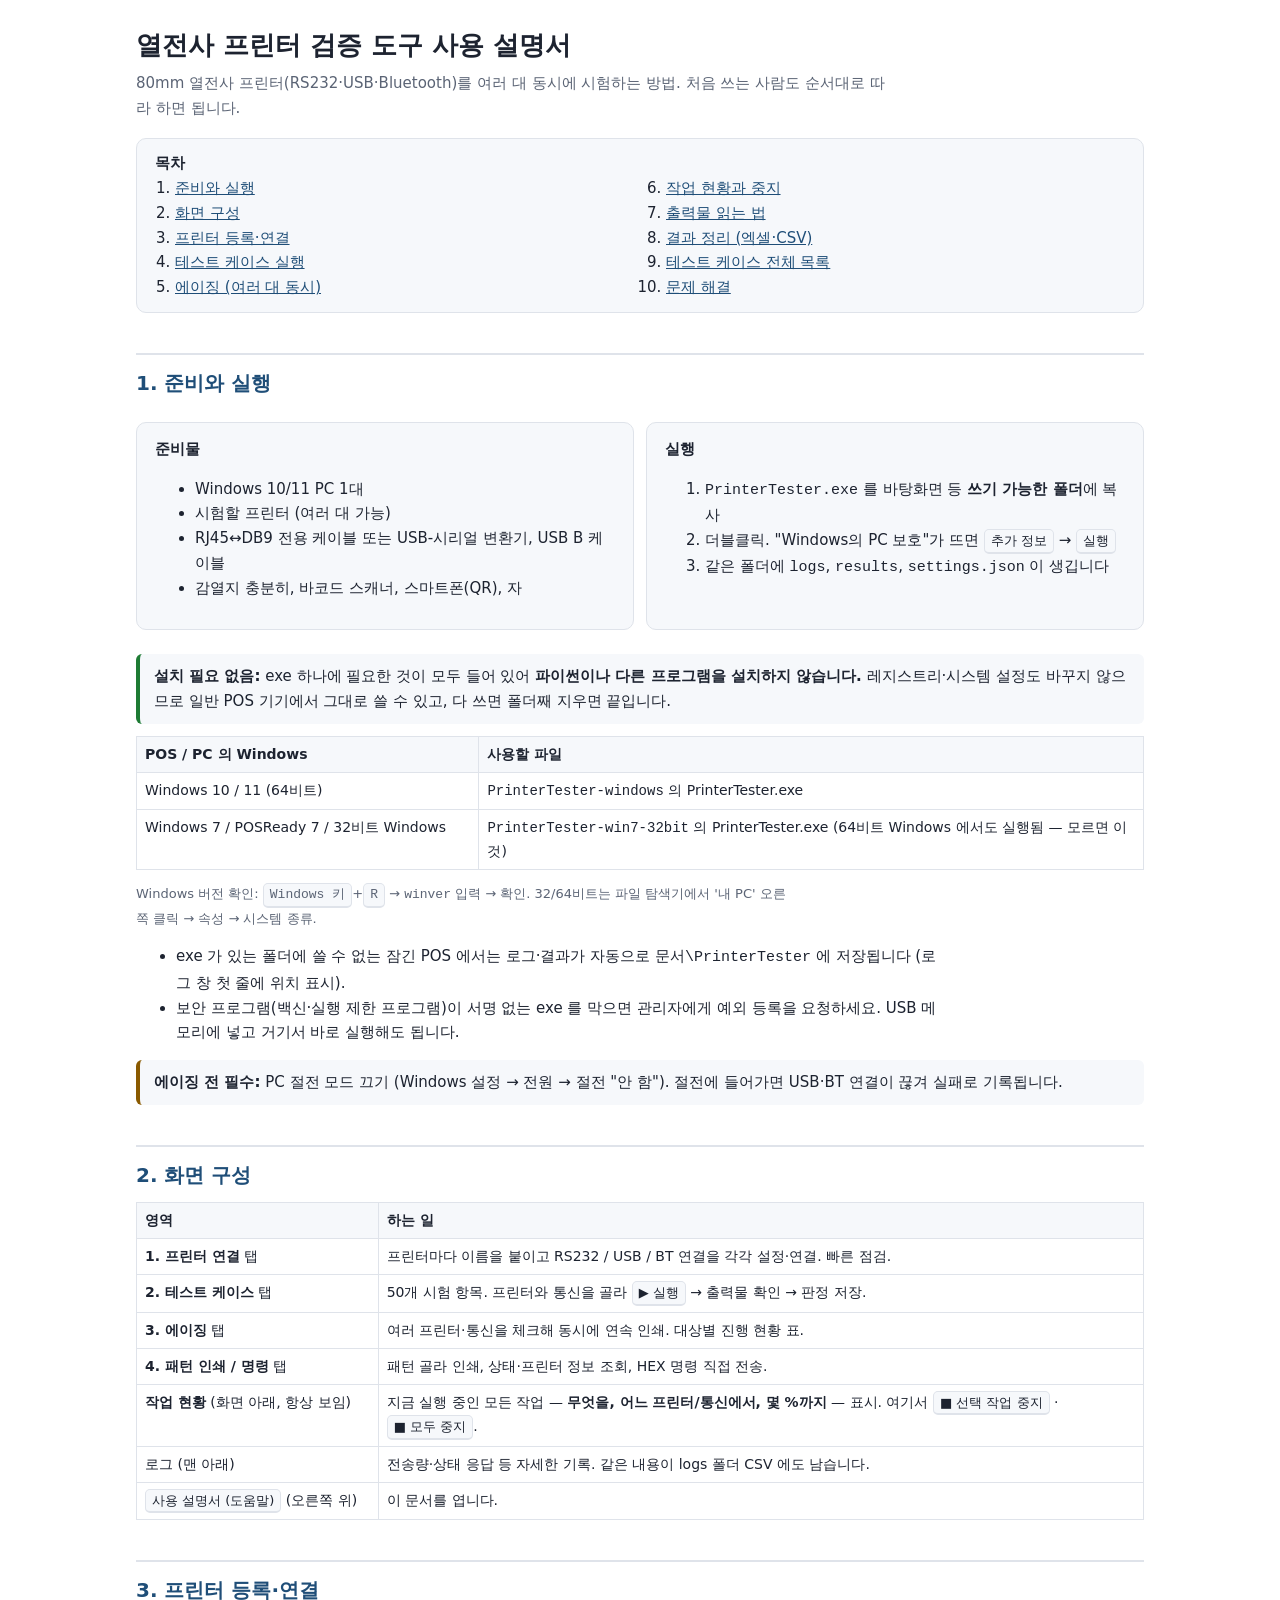
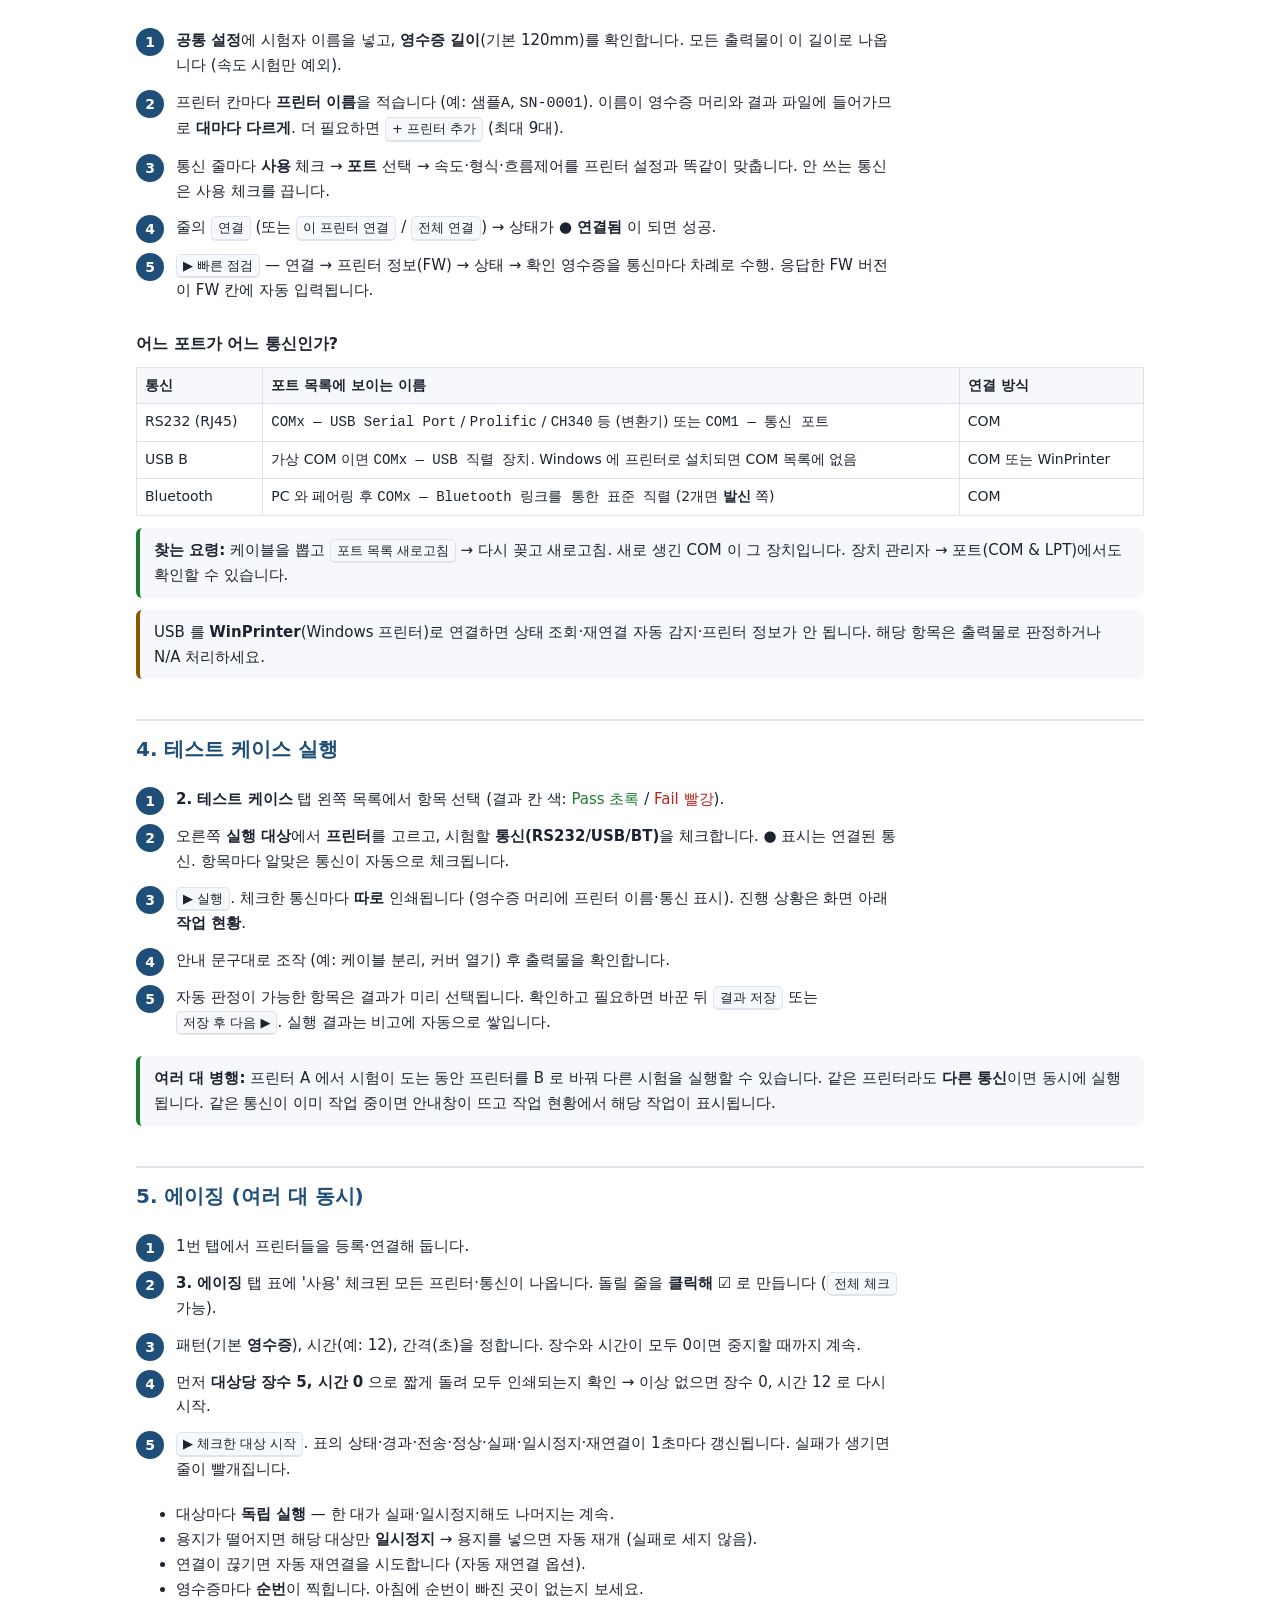
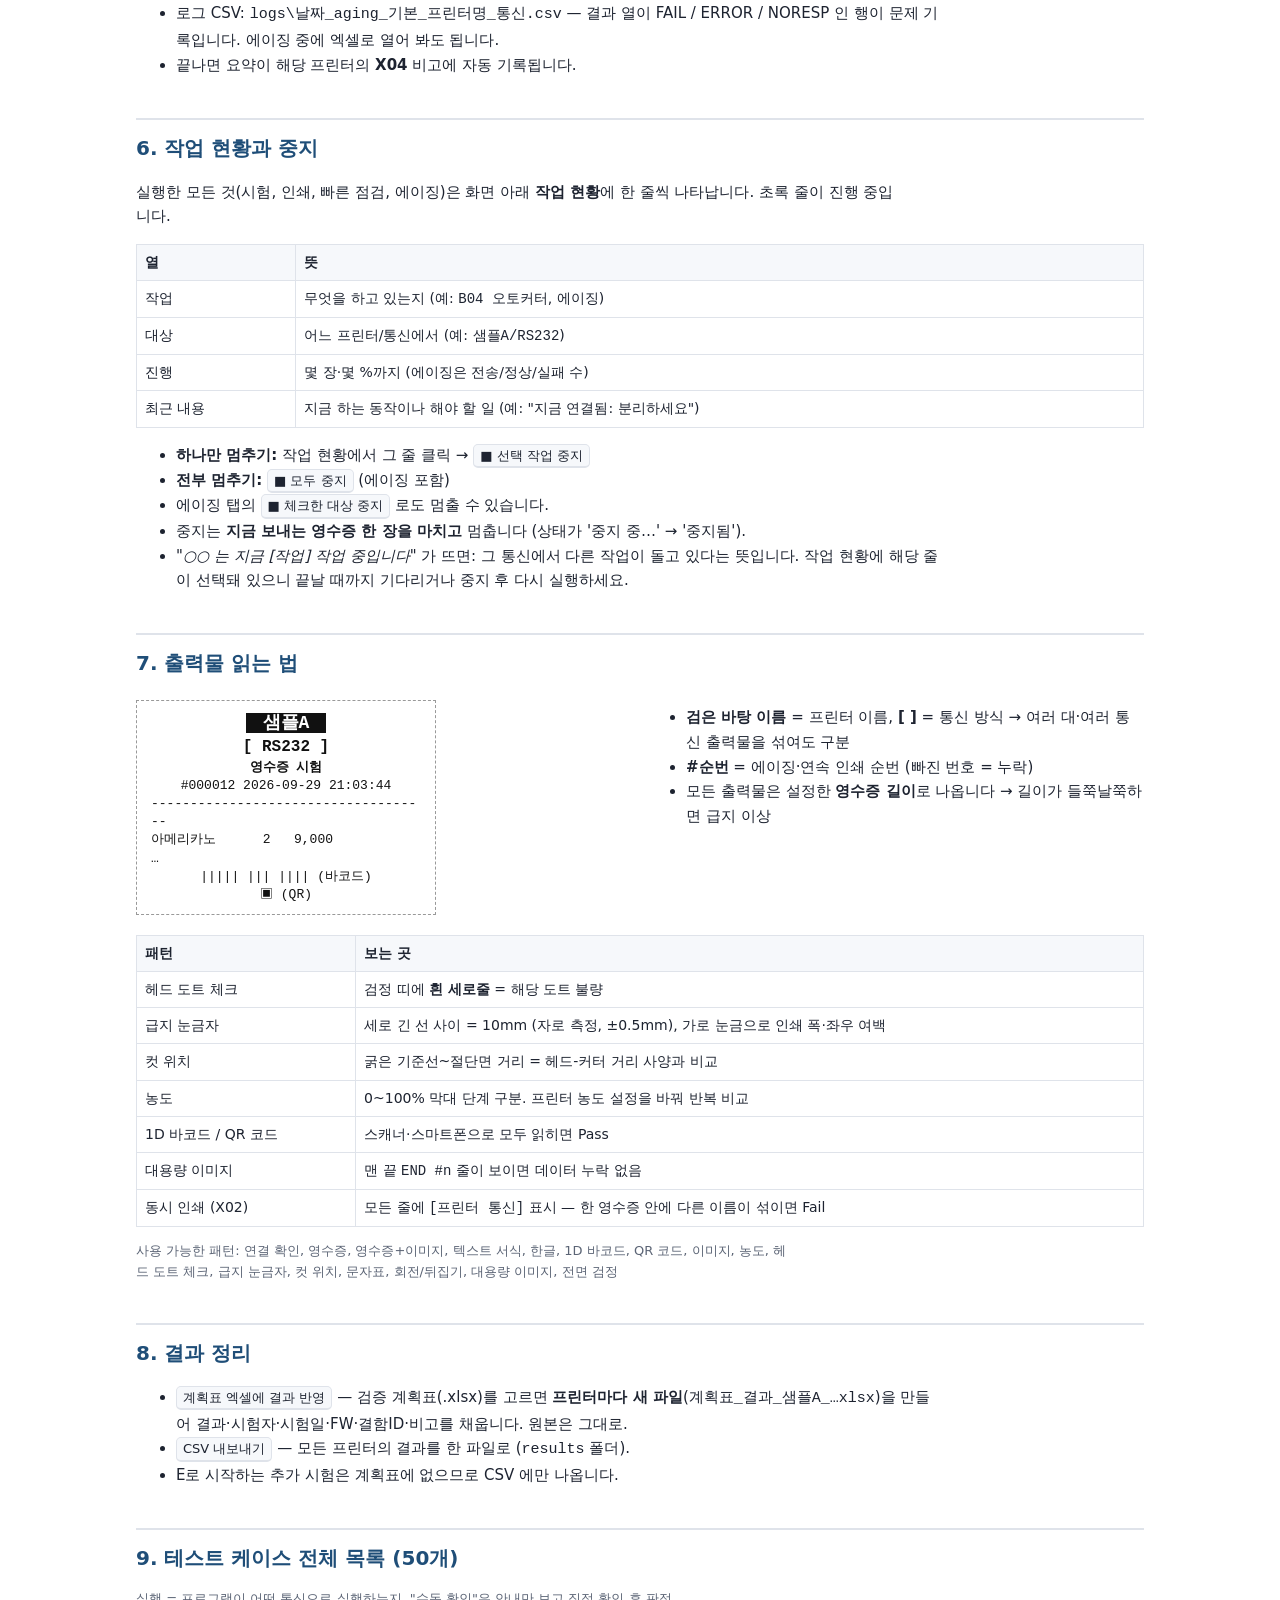
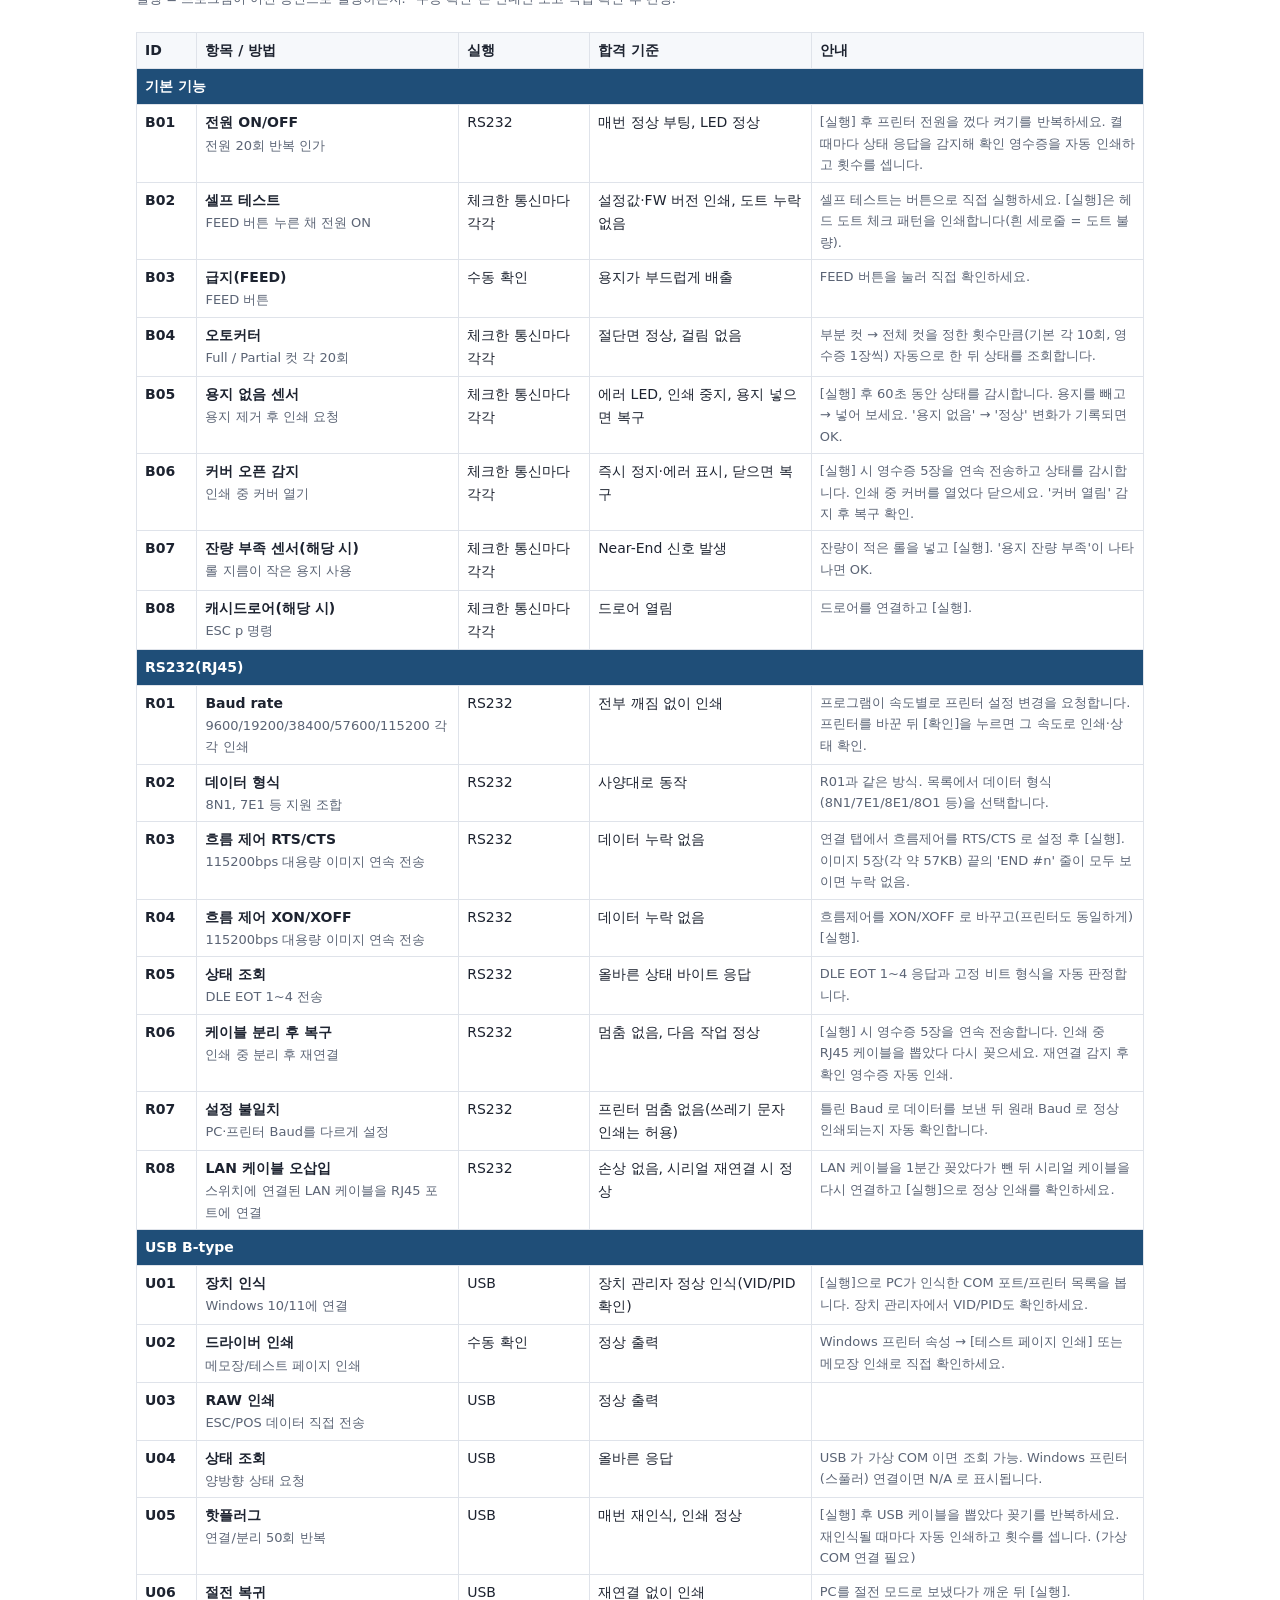
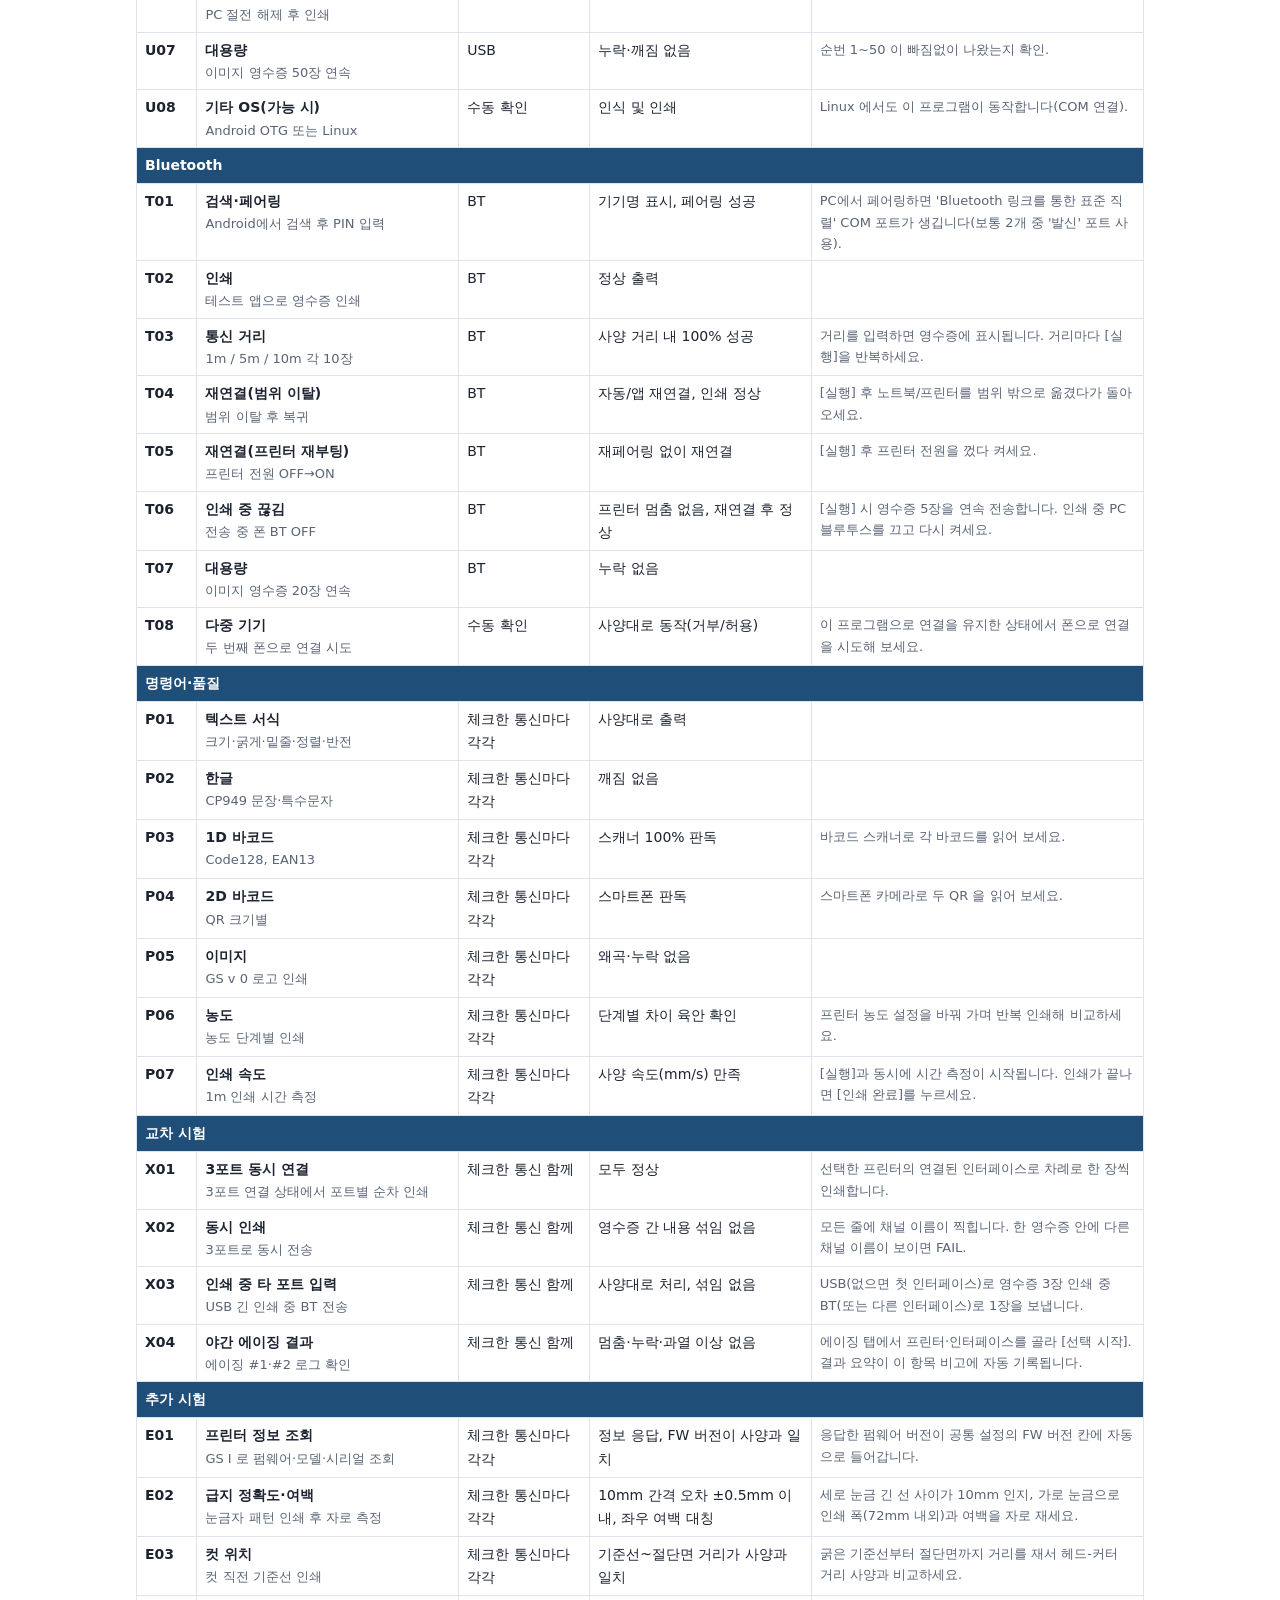
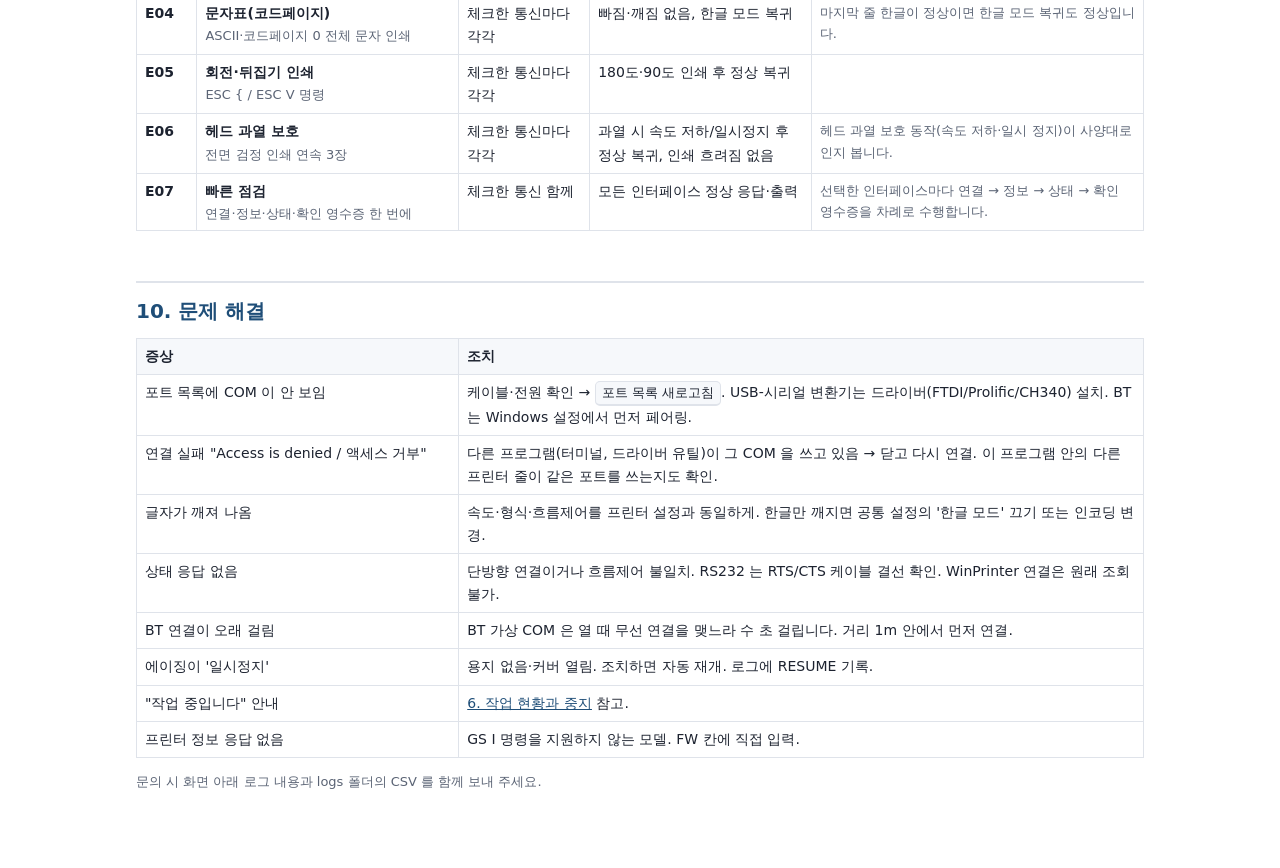
==== printer_test_tool/manual.html @ db0810cb "Build a Windows 7 / 32-bit exe for POS machines - CI now builds two self-contained exes: 64-bit (Pyt" ====
<!doctype html>
<html lang="ko">
<head>
<meta charset="utf-8">
<meta name="viewport" content="width=device-width, initial-scale=1">
<title>열전사 프린터 검증 도구 사용 설명서</title>
<style>
:root{--bg:#fff;--fg:#1d2330;--muted:#5b6475;--line:#dfe3ea;--card:#f6f8fb;--acc:#1f4e78;--ok:#1e7b34;--bad:#b3261e;--warn:#8a5a00;--run:#e2efda}
@media (prefers-color-scheme:dark){:root{--bg:#14171c;--fg:#e6e9ef;--muted:#9aa3b2;--line:#2c323c;--card:#1b1f26;--acc:#8cb8e6;--ok:#7fd49a;--bad:#ff8a80;--warn:#ffcc80;--run:#23392a}}
*{box-sizing:border-box}
body{margin:0;background:var(--bg);color:var(--fg);font:15px/1.65 "Malgun Gothic","Apple SD Gothic Neo",system-ui,sans-serif}
.wrap{max-width:1040px;margin:0 auto;padding:24px 16px 80px}
h1{font-size:26px;margin:0 0 4px}
h2{font-size:20px;margin:40px 0 10px;padding-top:12px;border-top:2px solid var(--line);color:var(--acc)}
h3{font-size:16px;margin:22px 0 6px}
p,li{max-width:80ch}
.lead{color:var(--muted);margin:0 0 18px}
nav{background:var(--card);border:1px solid var(--line);border-radius:10px;padding:12px 18px;margin:18px 0}
nav ol{margin:0;padding-left:20px;columns:2;column-gap:32px}
a{color:var(--acc)}
.card{background:var(--card);border:1px solid var(--line);border-radius:10px;padding:14px 18px;margin:12px 0}
.note{border-left:4px solid var(--warn);background:var(--card);padding:10px 14px;border-radius:6px;margin:12px 0}
.tip{border-left:4px solid var(--ok);background:var(--card);padding:10px 14px;border-radius:6px;margin:12px 0}
ol.steps{counter-reset:s;list-style:none;padding-left:0}
ol.steps>li{counter-increment:s;position:relative;padding:6px 0 6px 40px}
ol.steps>li::before{content:counter(s);position:absolute;left:0;top:6px;width:28px;height:28px;border-radius:50%;background:var(--acc);color:var(--bg);text-align:center;line-height:28px;font-weight:700;font-size:14px}
kbd,.btn{display:inline-block;border:1px solid var(--line);border-bottom-width:2px;border-radius:5px;padding:0 6px;background:var(--card);font-size:13px;white-space:nowrap}
table{border-collapse:collapse;width:100%;margin:10px 0;font-size:14px}
th,td{border:1px solid var(--line);padding:6px 8px;vertical-align:top;text-align:left}
th{background:var(--card)}
tr.cat td{background:var(--acc);color:var(--bg);font-weight:700}
td.id{white-space:nowrap;font-weight:700}
.sub{color:var(--muted);font-size:13px}
.tbl-wrap{overflow-x:auto}
.receipt{font-family:Consolas,monospace;background:#fff;color:#111;border:1px dashed #999;width:300px;padding:10px 14px;margin:10px 0;line-height:1.4;font-size:13px}
.receipt .inv{background:#111;color:#fff;padding:0 6px;font-weight:700;font-size:18px}
.grid{display:grid;grid-template-columns:repeat(auto-fit,minmax(230px,1fr));gap:12px}
@media print{nav{display:none}h2{break-before:page}body{font-size:12px}}
</style>
</head>
<body><div class="wrap">
<h1>열전사 프린터 검증 도구 사용 설명서</h1>
<p class="lead">80mm 열전사 프린터(RS232·USB·Bluetooth)를 여러 대 동시에 시험하는 방법. 처음 쓰는 사람도 순서대로 따라 하면 됩니다.</p>

<nav><b>목차</b><ol>
<li><a href="#s1">준비와 실행</a></li><li><a href="#s2">화면 구성</a></li><li><a href="#s3">프린터 등록·연결</a></li>
<li><a href="#s4">테스트 케이스 실행</a></li><li><a href="#s5">에이징 (여러 대 동시)</a></li><li><a href="#s6">작업 현황과 중지</a></li>
<li><a href="#s7">출력물 읽는 법</a></li><li><a href="#s8">결과 정리 (엑셀·CSV)</a></li><li><a href="#s9">테스트 케이스 전체 목록</a></li>
<li><a href="#s10">문제 해결</a></li></ol></nav>

<h2 id="s1">1. 준비와 실행</h2>
<div class="grid">
<div class="card"><b>준비물</b><ul><li>Windows 10/11 PC 1대</li><li>시험할 프린터 (여러 대 가능)</li><li>RJ45↔DB9 전용 케이블 또는 USB-시리얼 변환기, USB B 케이블</li><li>감열지 충분히, 바코드 스캐너, 스마트폰(QR), 자</li></ul></div>
<div class="card"><b>실행</b><ol><li><code>PrinterTester.exe</code> 를 바탕화면 등 <b>쓰기 가능한 폴더</b>에 복사</li><li>더블클릭. "Windows의 PC 보호"가 뜨면 <span class="btn">추가 정보</span> → <span class="btn">실행</span></li><li>같은 폴더에 <code>logs</code>, <code>results</code>, <code>settings.json</code> 이 생깁니다</li></ol></div>
</div>
<div class="tip"><b>설치 필요 없음:</b> exe 하나에 필요한 것이 모두 들어 있어 <b>파이썬이나 다른 프로그램을 설치하지 않습니다.</b> 레지스트리·시스템 설정도 바꾸지 않으므로 일반 POS 기기에서 그대로 쓸 수 있고, 다 쓰면 폴더째 지우면 끝입니다.</div>
<table><tr><th style="width:34%">POS / PC 의 Windows</th><th>사용할 파일</th></tr>
<tr><td>Windows 10 / 11 (64비트)</td><td><code>PrinterTester-windows</code> 의 PrinterTester.exe</td></tr>
<tr><td>Windows 7 / POSReady 7 / 32비트 Windows</td><td><code>PrinterTester-win7-32bit</code> 의 PrinterTester.exe (64비트 Windows 에서도 실행됨 — 모르면 이것)</td></tr>
</table>
<p class="sub">Windows 버전 확인: <kbd>Windows 키</kbd>+<kbd>R</kbd> → <code>winver</code> 입력 → 확인. 32/64비트는 파일 탐색기에서 '내 PC' 오른쪽 클릭 → 속성 → 시스템 종류.</p>
<ul>
<li>exe 가 있는 폴더에 쓸 수 없는 잠긴 POS 에서는 로그·결과가 자동으로 <code>문서\PrinterTester</code> 에 저장됩니다 (로그 창 첫 줄에 위치 표시).</li>
<li>보안 프로그램(백신·실행 제한 프로그램)이 서명 없는 exe 를 막으면 관리자에게 예외 등록을 요청하세요. USB 메모리에 넣고 거기서 바로 실행해도 됩니다.</li>
</ul>
<div class="note"><b>에이징 전 필수:</b> PC 절전 모드 끄기 (Windows 설정 → 전원 → 절전 "안 함"). 절전에 들어가면 USB·BT 연결이 끊겨 실패로 기록됩니다.</div>

<h2 id="s2">2. 화면 구성</h2>
<table><tr><th style="width:24%">영역</th><th>하는 일</th></tr>
<tr><td><b>1. 프린터 연결</b> 탭</td><td>프린터마다 이름을 붙이고 RS232 / USB / BT 연결을 각각 설정·연결. 빠른 점검.</td></tr>
<tr><td><b>2. 테스트 케이스</b> 탭</td><td>50개 시험 항목. 프린터와 통신을 골라 <span class="btn">▶ 실행</span> → 출력물 확인 → 판정 저장.</td></tr>
<tr><td><b>3. 에이징</b> 탭</td><td>여러 프린터·통신을 체크해 동시에 연속 인쇄. 대상별 진행 현황 표.</td></tr>
<tr><td><b>4. 패턴 인쇄 / 명령</b> 탭</td><td>패턴 골라 인쇄, 상태·프린터 정보 조회, HEX 명령 직접 전송.</td></tr>
<tr><td><b>작업 현황</b> (화면 아래, 항상 보임)</td><td>지금 실행 중인 모든 작업 — <b>무엇을, 어느 프린터/통신에서, 몇 %까지</b> — 표시. 여기서 <span class="btn">■ 선택 작업 중지</span> · <span class="btn">■ 모두 중지</span>.</td></tr>
<tr><td>로그 (맨 아래)</td><td>전송량·상태 응답 등 자세한 기록. 같은 내용이 logs 폴더 CSV 에도 남습니다.</td></tr>
<tr><td><span class="btn">사용 설명서 (도움말)</span> (오른쪽 위)</td><td>이 문서를 엽니다.</td></tr>
</table>

<h2 id="s3">3. 프린터 등록·연결</h2>
<ol class="steps">
<li><b>공통 설정</b>에 시험자 이름을 넣고, <b>영수증 길이</b>(기본 120mm)를 확인합니다. 모든 출력물이 이 길이로 나옵니다 (속도 시험만 예외).</li>
<li>프린터 칸마다 <b>프린터 이름</b>을 적습니다 (예: <code>샘플A</code>, <code>SN-0001</code>). 이름이 영수증 머리와 결과 파일에 들어가므로 <b>대마다 다르게</b>. 더 필요하면 <span class="btn">+ 프린터 추가</span> (최대 9대).</li>
<li>통신 줄마다 <b>사용</b> 체크 → <b>포트</b> 선택 → 속도·형식·흐름제어를 프린터 설정과 똑같이 맞춥니다. 안 쓰는 통신은 사용 체크를 끕니다.</li>
<li>줄의 <span class="btn">연결</span> (또는 <span class="btn">이 프린터 연결</span> / <span class="btn">전체 연결</span>) → 상태가 <b>● 연결됨</b> 이 되면 성공.</li>
<li><span class="btn">▶ 빠른 점검</span> — 연결 → 프린터 정보(FW) → 상태 → 확인 영수증을 통신마다 차례로 수행. 응답한 FW 버전이 FW 칸에 자동 입력됩니다.</li>
</ol>
<h3>어느 포트가 어느 통신인가?</h3>
<table><tr><th>통신</th><th>포트 목록에 보이는 이름</th><th>연결 방식</th></tr>
<tr><td>RS232 (RJ45)</td><td><code>COMx — USB Serial Port</code> / <code>Prolific</code> / <code>CH340</code> 등 (변환기) 또는 <code>COM1 — 통신 포트</code></td><td>COM</td></tr>
<tr><td>USB B</td><td>가상 COM 이면 <code>COMx — USB 직렬 장치</code>. Windows 에 프린터로 설치되면 COM 목록에 없음</td><td>COM 또는 WinPrinter</td></tr>
<tr><td>Bluetooth</td><td>PC 와 페어링 후 <code>COMx — Bluetooth 링크를 통한 표준 직렬</code> (2개면 <b>발신</b> 쪽)</td><td>COM</td></tr>
</table>
<div class="tip"><b>찾는 요령:</b> 케이블을 뽑고 <span class="btn">포트 목록 새로고침</span> → 다시 꽂고 새로고침. 새로 생긴 COM 이 그 장치입니다. 장치 관리자 → 포트(COM &amp; LPT)에서도 확인할 수 있습니다.</div>
<div class="note">USB 를 <b>WinPrinter</b>(Windows 프린터)로 연결하면 상태 조회·재연결 자동 감지·프린터 정보가 안 됩니다. 해당 항목은 출력물로 판정하거나 N/A 처리하세요.</div>

<h2 id="s4">4. 테스트 케이스 실행</h2>
<ol class="steps">
<li><b>2. 테스트 케이스</b> 탭 왼쪽 목록에서 항목 선택 (결과 칸 색: <span style="color:var(--ok)">Pass 초록</span> / <span style="color:var(--bad)">Fail 빨강</span>).</li>
<li>오른쪽 <b>실행 대상</b>에서 <b>프린터</b>를 고르고, 시험할 <b>통신(RS232/USB/BT)</b>을 체크합니다. <b>●</b> 표시는 연결된 통신. 항목마다 알맞은 통신이 자동으로 체크됩니다.</li>
<li><span class="btn">▶ 실행</span>. 체크한 통신마다 <b>따로</b> 인쇄됩니다 (영수증 머리에 프린터 이름·통신 표시). 진행 상황은 화면 아래 <b>작업 현황</b>.</li>
<li>안내 문구대로 조작 (예: 케이블 분리, 커버 열기) 후 출력물을 확인합니다.</li>
<li>자동 판정이 가능한 항목은 결과가 미리 선택됩니다. 확인하고 필요하면 바꾼 뒤 <span class="btn">결과 저장</span> 또는 <span class="btn">저장 후 다음 ▶</span>. 실행 결과는 비고에 자동으로 쌓입니다.</li>
</ol>
<div class="tip"><b>여러 대 병행:</b> 프린터 A 에서 시험이 도는 동안 프린터를 B 로 바꿔 다른 시험을 실행할 수 있습니다. 같은 프린터라도 <b>다른 통신</b>이면 동시에 실행됩니다. 같은 통신이 이미 작업 중이면 안내창이 뜨고 작업 현황에서 해당 작업이 표시됩니다.</div>

<h2 id="s5">5. 에이징 (여러 대 동시)</h2>
<ol class="steps">
<li>1번 탭에서 프린터들을 등록·연결해 둡니다.</li>
<li><b>3. 에이징</b> 탭 표에 '사용' 체크된 모든 프린터·통신이 나옵니다. 돌릴 줄을 <b>클릭해 ☑</b> 로 만듭니다 (<span class="btn">전체 체크</span> 가능).</li>
<li>패턴(기본 <b>영수증</b>), 시간(예: 12), 간격(초)을 정합니다. 장수와 시간이 모두 0이면 중지할 때까지 계속.</li>
<li>먼저 <b>대상당 장수 5, 시간 0</b> 으로 짧게 돌려 모두 인쇄되는지 확인 → 이상 없으면 장수 0, 시간 12 로 다시 시작.</li>
<li><span class="btn">▶ 체크한 대상 시작</span>. 표의 상태·경과·전송·정상·실패·일시정지·재연결이 1초마다 갱신됩니다. 실패가 생기면 줄이 빨개집니다.</li>
</ol>
<ul>
<li>대상마다 <b>독립 실행</b> — 한 대가 실패·일시정지해도 나머지는 계속.</li>
<li>용지가 떨어지면 해당 대상만 <b>일시정지</b> → 용지를 넣으면 자동 재개 (실패로 세지 않음).</li>
<li>연결이 끊기면 자동 재연결을 시도합니다 (자동 재연결 옵션).</li>
<li>영수증마다 <b>순번</b>이 찍힙니다. 아침에 순번이 빠진 곳이 없는지 보세요.</li>
<li>로그 CSV: <code>logs\날짜_aging_기본_프린터명_통신.csv</code> — 결과 열이 FAIL / ERROR / NORESP 인 행이 문제 기록입니다. 에이징 중에 엑셀로 열어 봐도 됩니다.</li>
<li>끝나면 요약이 해당 프린터의 <b>X04</b> 비고에 자동 기록됩니다.</li>
</ul>

<h2 id="s6">6. 작업 현황과 중지</h2>
<p>실행한 모든 것(시험, 인쇄, 빠른 점검, 에이징)은 화면 아래 <b>작업 현황</b>에 한 줄씩 나타납니다. 초록 줄이 진행 중입니다.</p>
<table><tr><th>열</th><th>뜻</th></tr>
<tr><td>작업</td><td>무엇을 하고 있는지 (예: <code>B04 오토커터</code>, <code>에이징</code>)</td></tr>
<tr><td>대상</td><td>어느 프린터/통신에서 (예: <code>샘플A/RS232</code>)</td></tr>
<tr><td>진행</td><td>몇 장·몇 %까지 (에이징은 전송/정상/실패 수)</td></tr>
<tr><td>최근 내용</td><td>지금 하는 동작이나 해야 할 일 (예: "지금 연결됨: 분리하세요")</td></tr>
</table>
<ul>
<li><b>하나만 멈추기:</b> 작업 현황에서 그 줄 클릭 → <span class="btn">■ 선택 작업 중지</span></li>
<li><b>전부 멈추기:</b> <span class="btn">■ 모두 중지</span> (에이징 포함)</li>
<li>에이징 탭의 <span class="btn">■ 체크한 대상 중지</span> 로도 멈출 수 있습니다.</li>
<li>중지는 <b>지금 보내는 영수증 한 장을 마치고</b> 멈춥니다 (상태가 '중지 중…' → '중지됨').</li>
<li>"<i>○○ 는 지금 [작업] 작업 중입니다</i>" 가 뜨면: 그 통신에서 다른 작업이 돌고 있다는 뜻입니다. 작업 현황에 해당 줄이 선택돼 있으니 끝날 때까지 기다리거나 중지 후 다시 실행하세요.</li>
</ul>

<h2 id="s7">7. 출력물 읽는 법</h2>
<div class="grid">
<div><div class="receipt"><div style="text-align:center"><span class="inv">&nbsp;샘플A&nbsp;</span><br><b style="font-size:16px">[ RS232 ]</b><br><b>영수증 시험</b><br>#000012 2026-09-29 21:03:44</div>------------------------------------<br>아메리카노 &nbsp;&nbsp;&nbsp;&nbsp; 2 &nbsp; 9,000<br>…<br><div style="text-align:center">||||| ||| |||| (바코드)<br>▣ (QR)</div></div></div>
<div><ul>
<li><b>검은 바탕 이름</b> = 프린터 이름, <b>[ ]</b> = 통신 방식 → 여러 대·여러 통신 출력물을 섞여도 구분</li>
<li><b>#순번</b> = 에이징·연속 인쇄 순번 (빠진 번호 = 누락)</li>
<li>모든 출력물은 설정한 <b>영수증 길이</b>로 나옵니다 → 길이가 들쭉날쭉하면 급지 이상</li>
</ul></div></div>
<table><tr><th>패턴</th><th>보는 곳</th></tr>
<tr><td>헤드 도트 체크</td><td>검정 띠에 <b>흰 세로줄</b> = 해당 도트 불량</td></tr>
<tr><td>급지 눈금자</td><td>세로 긴 선 사이 = 10mm (자로 측정, ±0.5mm), 가로 눈금으로 인쇄 폭·좌우 여백</td></tr>
<tr><td>컷 위치</td><td>굵은 기준선~절단면 거리 = 헤드-커터 거리 사양과 비교</td></tr>
<tr><td>농도</td><td>0~100% 막대 단계 구분. 프린터 농도 설정을 바꿔 반복 비교</td></tr>
<tr><td>1D 바코드 / QR 코드</td><td>스캐너·스마트폰으로 모두 읽히면 Pass</td></tr>
<tr><td>대용량 이미지</td><td>맨 끝 <code>END #n</code> 줄이 보이면 데이터 누락 없음</td></tr>
<tr><td>동시 인쇄 (X02)</td><td>모든 줄에 <code>[프린터 통신]</code> 표시 — 한 영수증 안에 다른 이름이 섞이면 Fail</td></tr>
</table>
<p class="sub">사용 가능한 패턴: 연결 확인, 영수증, 영수증+이미지, 텍스트 서식, 한글, 1D 바코드, QR 코드, 이미지, 농도, 헤드 도트 체크, 급지 눈금자, 컷 위치, 문자표, 회전/뒤집기, 대용량 이미지, 전면 검정</p>

<h2 id="s8">8. 결과 정리</h2>
<ul>
<li><span class="btn">계획표 엑셀에 결과 반영</span> — 검증 계획표(.xlsx)를 고르면 <b>프린터마다 새 파일</b>(<code>계획표_결과_샘플A_…xlsx</code>)을 만들어 결과·시험자·시험일·FW·결함ID·비고를 채웁니다. 원본은 그대로.</li>
<li><span class="btn">CSV 내보내기</span> — 모든 프린터의 결과를 한 파일로 (<code>results</code> 폴더).</li>
<li>E로 시작하는 추가 시험은 계획표에 없으므로 CSV 에만 나옵니다.</li>
</ul>

<h2 id="s9">9. 테스트 케이스 전체 목록 (50개)</h2>
<p class="sub">실행 = 프로그램이 어떤 통신으로 실행하는지. "수동 확인"은 안내만 보고 직접 확인 후 판정.</p>
<div class="tbl-wrap"><table>
<tr><th style="width:6%">ID</th><th style="width:26%">항목 / 방법</th><th style="width:13%">실행</th><th style="width:22%">합격 기준</th><th>안내</th></tr>
<tr class="cat"><td colspan="5">기본 기능</td></tr>
<tr><td class="id">B01</td><td><b>전원 ON/OFF</b><div class="sub">전원 20회 반복 인가</div></td><td>RS232</td><td>매번 정상 부팅, LED 정상</td><td class="sub">[실행] 후 프린터 전원을 껐다 켜기를 반복하세요. 켤 때마다 상태 응답을 감지해 확인 영수증을 자동 인쇄하고 횟수를 셉니다.</td></tr>
<tr><td class="id">B02</td><td><b>셀프 테스트</b><div class="sub">FEED 버튼 누른 채 전원 ON</div></td><td>체크한 통신마다 각각</td><td>설정값·FW 버전 인쇄, 도트 누락 없음</td><td class="sub">셀프 테스트는 버튼으로 직접 실행하세요. [실행]은 헤드 도트 체크 패턴을 인쇄합니다(흰 세로줄 = 도트 불량).</td></tr>
<tr><td class="id">B03</td><td><b>급지(FEED)</b><div class="sub">FEED 버튼</div></td><td>수동 확인</td><td>용지가 부드럽게 배출</td><td class="sub">FEED 버튼을 눌러 직접 확인하세요.</td></tr>
<tr><td class="id">B04</td><td><b>오토커터</b><div class="sub">Full / Partial 컷 각 20회</div></td><td>체크한 통신마다 각각</td><td>절단면 정상, 걸림 없음</td><td class="sub">부분 컷 → 전체 컷을 정한 횟수만큼(기본 각 10회, 영수증 1장씩) 자동으로 한 뒤 상태를 조회합니다.</td></tr>
<tr><td class="id">B05</td><td><b>용지 없음 센서</b><div class="sub">용지 제거 후 인쇄 요청</div></td><td>체크한 통신마다 각각</td><td>에러 LED, 인쇄 중지, 용지 넣으면 복구</td><td class="sub">[실행] 후 60초 동안 상태를 감시합니다. 용지를 빼고 → 넣어 보세요. &#x27;용지 없음&#x27; → &#x27;정상&#x27; 변화가 기록되면 OK.</td></tr>
<tr><td class="id">B06</td><td><b>커버 오픈 감지</b><div class="sub">인쇄 중 커버 열기</div></td><td>체크한 통신마다 각각</td><td>즉시 정지·에러 표시, 닫으면 복구</td><td class="sub">[실행] 시 영수증 5장을 연속 전송하고 상태를 감시합니다. 인쇄 중 커버를 열었다 닫으세요. &#x27;커버 열림&#x27; 감지 후 복구 확인.</td></tr>
<tr><td class="id">B07</td><td><b>잔량 부족 센서(해당 시)</b><div class="sub">롤 지름이 작은 용지 사용</div></td><td>체크한 통신마다 각각</td><td>Near-End 신호 발생</td><td class="sub">잔량이 적은 롤을 넣고 [실행]. &#x27;용지 잔량 부족&#x27;이 나타나면 OK.</td></tr>
<tr><td class="id">B08</td><td><b>캐시드로어(해당 시)</b><div class="sub">ESC p 명령</div></td><td>체크한 통신마다 각각</td><td>드로어 열림</td><td class="sub">드로어를 연결하고 [실행].</td></tr>
<tr class="cat"><td colspan="5">RS232(RJ45)</td></tr>
<tr><td class="id">R01</td><td><b>Baud rate</b><div class="sub">9600/19200/38400/57600/115200 각각 인쇄</div></td><td>RS232</td><td>전부 깨짐 없이 인쇄</td><td class="sub">프로그램이 속도별로 프린터 설정 변경을 요청합니다. 프린터를 바꾼 뒤 [확인]을 누르면 그 속도로 인쇄·상태 확인.</td></tr>
<tr><td class="id">R02</td><td><b>데이터 형식</b><div class="sub">8N1, 7E1 등 지원 조합</div></td><td>RS232</td><td>사양대로 동작</td><td class="sub">R01과 같은 방식. 목록에서 데이터 형식(8N1/7E1/8E1/8O1 등)을 선택합니다.</td></tr>
<tr><td class="id">R03</td><td><b>흐름 제어 RTS/CTS</b><div class="sub">115200bps 대용량 이미지 연속 전송</div></td><td>RS232</td><td>데이터 누락 없음</td><td class="sub">연결 탭에서 흐름제어를 RTS/CTS 로 설정 후 [실행]. 이미지 5장(각 약 57KB) 끝의 &#x27;END #n&#x27; 줄이 모두 보이면 누락 없음.</td></tr>
<tr><td class="id">R04</td><td><b>흐름 제어 XON/XOFF</b><div class="sub">115200bps 대용량 이미지 연속 전송</div></td><td>RS232</td><td>데이터 누락 없음</td><td class="sub">흐름제어를 XON/XOFF 로 바꾸고(프린터도 동일하게) [실행].</td></tr>
<tr><td class="id">R05</td><td><b>상태 조회</b><div class="sub">DLE EOT 1~4 전송</div></td><td>RS232</td><td>올바른 상태 바이트 응답</td><td class="sub">DLE EOT 1~4 응답과 고정 비트 형식을 자동 판정합니다.</td></tr>
<tr><td class="id">R06</td><td><b>케이블 분리 후 복구</b><div class="sub">인쇄 중 분리 후 재연결</div></td><td>RS232</td><td>멈춤 없음, 다음 작업 정상</td><td class="sub">[실행] 시 영수증 5장을 연속 전송합니다. 인쇄 중 RJ45 케이블을 뽑았다 다시 꽂으세요. 재연결 감지 후 확인 영수증 자동 인쇄.</td></tr>
<tr><td class="id">R07</td><td><b>설정 불일치</b><div class="sub">PC·프린터 Baud를 다르게 설정</div></td><td>RS232</td><td>프린터 멈춤 없음(쓰레기 문자 인쇄는 허용)</td><td class="sub">틀린 Baud 로 데이터를 보낸 뒤 원래 Baud 로 정상 인쇄되는지 자동 확인합니다.</td></tr>
<tr><td class="id">R08</td><td><b>LAN 케이블 오삽입</b><div class="sub">스위치에 연결된 LAN 케이블을 RJ45 포트에 연결</div></td><td>RS232</td><td>손상 없음, 시리얼 재연결 시 정상</td><td class="sub">LAN 케이블을 1분간 꽂았다가 뺀 뒤 시리얼 케이블을 다시 연결하고 [실행]으로 정상 인쇄를 확인하세요.</td></tr>
<tr class="cat"><td colspan="5">USB B-type</td></tr>
<tr><td class="id">U01</td><td><b>장치 인식</b><div class="sub">Windows 10/11에 연결</div></td><td>USB</td><td>장치 관리자 정상 인식(VID/PID 확인)</td><td class="sub">[실행]으로 PC가 인식한 COM 포트/프린터 목록을 봅니다. 장치 관리자에서 VID/PID도 확인하세요.</td></tr>
<tr><td class="id">U02</td><td><b>드라이버 인쇄</b><div class="sub">메모장/테스트 페이지 인쇄</div></td><td>수동 확인</td><td>정상 출력</td><td class="sub">Windows 프린터 속성 → [테스트 페이지 인쇄] 또는 메모장 인쇄로 직접 확인하세요.</td></tr>
<tr><td class="id">U03</td><td><b>RAW 인쇄</b><div class="sub">ESC/POS 데이터 직접 전송</div></td><td>USB</td><td>정상 출력</td><td class="sub"></td></tr>
<tr><td class="id">U04</td><td><b>상태 조회</b><div class="sub">양방향 상태 요청</div></td><td>USB</td><td>올바른 응답</td><td class="sub">USB 가 가상 COM 이면 조회 가능. Windows 프린터(스풀러) 연결이면 N/A 로 표시됩니다.</td></tr>
<tr><td class="id">U05</td><td><b>핫플러그</b><div class="sub">연결/분리 50회 반복</div></td><td>USB</td><td>매번 재인식, 인쇄 정상</td><td class="sub">[실행] 후 USB 케이블을 뽑았다 꽂기를 반복하세요. 재인식될 때마다 자동 인쇄하고 횟수를 셉니다. (가상 COM 연결 필요)</td></tr>
<tr><td class="id">U06</td><td><b>절전 복귀</b><div class="sub">PC 절전 해제 후 인쇄</div></td><td>USB</td><td>재연결 없이 인쇄</td><td class="sub">PC를 절전 모드로 보냈다가 깨운 뒤 [실행].</td></tr>
<tr><td class="id">U07</td><td><b>대용량</b><div class="sub">이미지 영수증 50장 연속</div></td><td>USB</td><td>누락·깨짐 없음</td><td class="sub">순번 1~50 이 빠짐없이 나왔는지 확인.</td></tr>
<tr><td class="id">U08</td><td><b>기타 OS(가능 시)</b><div class="sub">Android OTG 또는 Linux</div></td><td>수동 확인</td><td>인식 및 인쇄</td><td class="sub">Linux 에서도 이 프로그램이 동작합니다(COM 연결).</td></tr>
<tr class="cat"><td colspan="5">Bluetooth</td></tr>
<tr><td class="id">T01</td><td><b>검색·페어링</b><div class="sub">Android에서 검색 후 PIN 입력</div></td><td>BT</td><td>기기명 표시, 페어링 성공</td><td class="sub">PC에서 페어링하면 &#x27;Bluetooth 링크를 통한 표준 직렬&#x27; COM 포트가 생깁니다(보통 2개 중 &#x27;발신&#x27; 포트 사용).</td></tr>
<tr><td class="id">T02</td><td><b>인쇄</b><div class="sub">테스트 앱으로 영수증 인쇄</div></td><td>BT</td><td>정상 출력</td><td class="sub"></td></tr>
<tr><td class="id">T03</td><td><b>통신 거리</b><div class="sub">1m / 5m / 10m 각 10장</div></td><td>BT</td><td>사양 거리 내 100% 성공</td><td class="sub">거리를 입력하면 영수증에 표시됩니다. 거리마다 [실행]을 반복하세요.</td></tr>
<tr><td class="id">T04</td><td><b>재연결(범위 이탈)</b><div class="sub">범위 이탈 후 복귀</div></td><td>BT</td><td>자동/앱 재연결, 인쇄 정상</td><td class="sub">[실행] 후 노트북/프린터를 범위 밖으로 옮겼다가 돌아오세요.</td></tr>
<tr><td class="id">T05</td><td><b>재연결(프린터 재부팅)</b><div class="sub">프린터 전원 OFF→ON</div></td><td>BT</td><td>재페어링 없이 재연결</td><td class="sub">[실행] 후 프린터 전원을 껐다 켜세요.</td></tr>
<tr><td class="id">T06</td><td><b>인쇄 중 끊김</b><div class="sub">전송 중 폰 BT OFF</div></td><td>BT</td><td>프린터 멈춤 없음, 재연결 후 정상</td><td class="sub">[실행] 시 영수증 5장을 연속 전송합니다. 인쇄 중 PC 블루투스를 끄고 다시 켜세요.</td></tr>
<tr><td class="id">T07</td><td><b>대용량</b><div class="sub">이미지 영수증 20장 연속</div></td><td>BT</td><td>누락 없음</td><td class="sub"></td></tr>
<tr><td class="id">T08</td><td><b>다중 기기</b><div class="sub">두 번째 폰으로 연결 시도</div></td><td>수동 확인</td><td>사양대로 동작(거부/허용)</td><td class="sub">이 프로그램으로 연결을 유지한 상태에서 폰으로 연결을 시도해 보세요.</td></tr>
<tr class="cat"><td colspan="5">명령어·품질</td></tr>
<tr><td class="id">P01</td><td><b>텍스트 서식</b><div class="sub">크기·굵게·밑줄·정렬·반전</div></td><td>체크한 통신마다 각각</td><td>사양대로 출력</td><td class="sub"></td></tr>
<tr><td class="id">P02</td><td><b>한글</b><div class="sub">CP949 문장·특수문자</div></td><td>체크한 통신마다 각각</td><td>깨짐 없음</td><td class="sub"></td></tr>
<tr><td class="id">P03</td><td><b>1D 바코드</b><div class="sub">Code128, EAN13</div></td><td>체크한 통신마다 각각</td><td>스캐너 100% 판독</td><td class="sub">바코드 스캐너로 각 바코드를 읽어 보세요.</td></tr>
<tr><td class="id">P04</td><td><b>2D 바코드</b><div class="sub">QR 크기별</div></td><td>체크한 통신마다 각각</td><td>스마트폰 판독</td><td class="sub">스마트폰 카메라로 두 QR 을 읽어 보세요.</td></tr>
<tr><td class="id">P05</td><td><b>이미지</b><div class="sub">GS v 0 로고 인쇄</div></td><td>체크한 통신마다 각각</td><td>왜곡·누락 없음</td><td class="sub"></td></tr>
<tr><td class="id">P06</td><td><b>농도</b><div class="sub">농도 단계별 인쇄</div></td><td>체크한 통신마다 각각</td><td>단계별 차이 육안 확인</td><td class="sub">프린터 농도 설정을 바꿔 가며 반복 인쇄해 비교하세요.</td></tr>
<tr><td class="id">P07</td><td><b>인쇄 속도</b><div class="sub">1m 인쇄 시간 측정</div></td><td>체크한 통신마다 각각</td><td>사양 속도(mm/s) 만족</td><td class="sub">[실행]과 동시에 시간 측정이 시작됩니다. 인쇄가 끝나면 [인쇄 완료]를 누르세요.</td></tr>
<tr class="cat"><td colspan="5">교차 시험</td></tr>
<tr><td class="id">X01</td><td><b>3포트 동시 연결</b><div class="sub">3포트 연결 상태에서 포트별 순차 인쇄</div></td><td>체크한 통신 함께</td><td>모두 정상</td><td class="sub">선택한 프린터의 연결된 인터페이스로 차례로 한 장씩 인쇄합니다.</td></tr>
<tr><td class="id">X02</td><td><b>동시 인쇄</b><div class="sub">3포트로 동시 전송</div></td><td>체크한 통신 함께</td><td>영수증 간 내용 섞임 없음</td><td class="sub">모든 줄에 채널 이름이 찍힙니다. 한 영수증 안에 다른 채널 이름이 보이면 FAIL.</td></tr>
<tr><td class="id">X03</td><td><b>인쇄 중 타 포트 입력</b><div class="sub">USB 긴 인쇄 중 BT 전송</div></td><td>체크한 통신 함께</td><td>사양대로 처리, 섞임 없음</td><td class="sub">USB(없으면 첫 인터페이스)로 영수증 3장 인쇄 중 BT(또는 다른 인터페이스)로 1장을 보냅니다.</td></tr>
<tr><td class="id">X04</td><td><b>야간 에이징 결과</b><div class="sub">에이징 #1·#2 로그 확인</div></td><td>체크한 통신 함께</td><td>멈춤·누락·과열 이상 없음</td><td class="sub">에이징 탭에서 프린터·인터페이스를 골라 [선택 시작]. 결과 요약이 이 항목 비고에 자동 기록됩니다.</td></tr>
<tr class="cat"><td colspan="5">추가 시험</td></tr>
<tr><td class="id">E01</td><td><b>프린터 정보 조회</b><div class="sub">GS I 로 펌웨어·모델·시리얼 조회</div></td><td>체크한 통신마다 각각</td><td>정보 응답, FW 버전이 사양과 일치</td><td class="sub">응답한 펌웨어 버전이 공통 설정의 FW 버전 칸에 자동으로 들어갑니다.</td></tr>
<tr><td class="id">E02</td><td><b>급지 정확도·여백</b><div class="sub">눈금자 패턴 인쇄 후 자로 측정</div></td><td>체크한 통신마다 각각</td><td>10mm 간격 오차 ±0.5mm 이내, 좌우 여백 대칭</td><td class="sub">세로 눈금 긴 선 사이가 10mm 인지, 가로 눈금으로 인쇄 폭(72mm 내외)과 여백을 자로 재세요.</td></tr>
<tr><td class="id">E03</td><td><b>컷 위치</b><div class="sub">컷 직전 기준선 인쇄</div></td><td>체크한 통신마다 각각</td><td>기준선~절단면 거리가 사양과 일치</td><td class="sub">굵은 기준선부터 절단면까지 거리를 재서 헤드-커터 거리 사양과 비교하세요.</td></tr>
<tr><td class="id">E04</td><td><b>문자표(코드페이지)</b><div class="sub">ASCII·코드페이지 0 전체 문자 인쇄</div></td><td>체크한 통신마다 각각</td><td>빠짐·깨짐 없음, 한글 모드 복귀</td><td class="sub">마지막 줄 한글이 정상이면 한글 모드 복귀도 정상입니다.</td></tr>
<tr><td class="id">E05</td><td><b>회전·뒤집기 인쇄</b><div class="sub">ESC { / ESC V 명령</div></td><td>체크한 통신마다 각각</td><td>180도·90도 인쇄 후 정상 복귀</td><td class="sub"></td></tr>
<tr><td class="id">E06</td><td><b>헤드 과열 보호</b><div class="sub">전면 검정 인쇄 연속 3장</div></td><td>체크한 통신마다 각각</td><td>과열 시 속도 저하/일시정지 후 정상 복귀, 인쇄 흐려짐 없음</td><td class="sub">헤드 과열 보호 동작(속도 저하·일시 정지)이 사양대로인지 봅니다.</td></tr>
<tr><td class="id">E07</td><td><b>빠른 점검</b><div class="sub">연결·정보·상태·확인 영수증 한 번에</div></td><td>체크한 통신 함께</td><td>모든 인터페이스 정상 응답·출력</td><td class="sub">선택한 인터페이스마다 연결 → 정보 → 상태 → 확인 영수증을 차례로 수행합니다.</td></tr>
</table></div>

<h2 id="s10">10. 문제 해결</h2>
<table><tr><th style="width:32%">증상</th><th>조치</th></tr>
<tr><td>포트 목록에 COM 이 안 보임</td><td>케이블·전원 확인 → <span class="btn">포트 목록 새로고침</span>. USB-시리얼 변환기는 드라이버(FTDI/Prolific/CH340) 설치. BT 는 Windows 설정에서 먼저 페어링.</td></tr>
<tr><td>연결 실패 "Access is denied / 액세스 거부"</td><td>다른 프로그램(터미널, 드라이버 유틸)이 그 COM 을 쓰고 있음 → 닫고 다시 연결. 이 프로그램 안의 다른 프린터 줄이 같은 포트를 쓰는지도 확인.</td></tr>
<tr><td>글자가 깨져 나옴</td><td>속도·형식·흐름제어를 프린터 설정과 동일하게. 한글만 깨지면 공통 설정의 '한글 모드' 끄기 또는 인코딩 변경.</td></tr>
<tr><td>상태 응답 없음</td><td>단방향 연결이거나 흐름제어 불일치. RS232 는 RTS/CTS 케이블 결선 확인. WinPrinter 연결은 원래 조회 불가.</td></tr>
<tr><td>BT 연결이 오래 걸림</td><td>BT 가상 COM 은 열 때 무선 연결을 맺느라 수 초 걸립니다. 거리 1m 안에서 먼저 연결.</td></tr>
<tr><td>에이징이 '일시정지'</td><td>용지 없음·커버 열림. 조치하면 자동 재개. 로그에 RESUME 기록.</td></tr>
<tr><td>"작업 중입니다" 안내</td><td><a href="#s6">6. 작업 현황과 중지</a> 참고.</td></tr>
<tr><td>프린터 정보 응답 없음</td><td>GS I 명령을 지원하지 않는 모델. FW 칸에 직접 입력.</td></tr>
</table>
<p class="sub">문의 시 화면 아래 로그 내용과 logs 폴더의 CSV 를 함께 보내 주세요.</p>
</div></body></html>
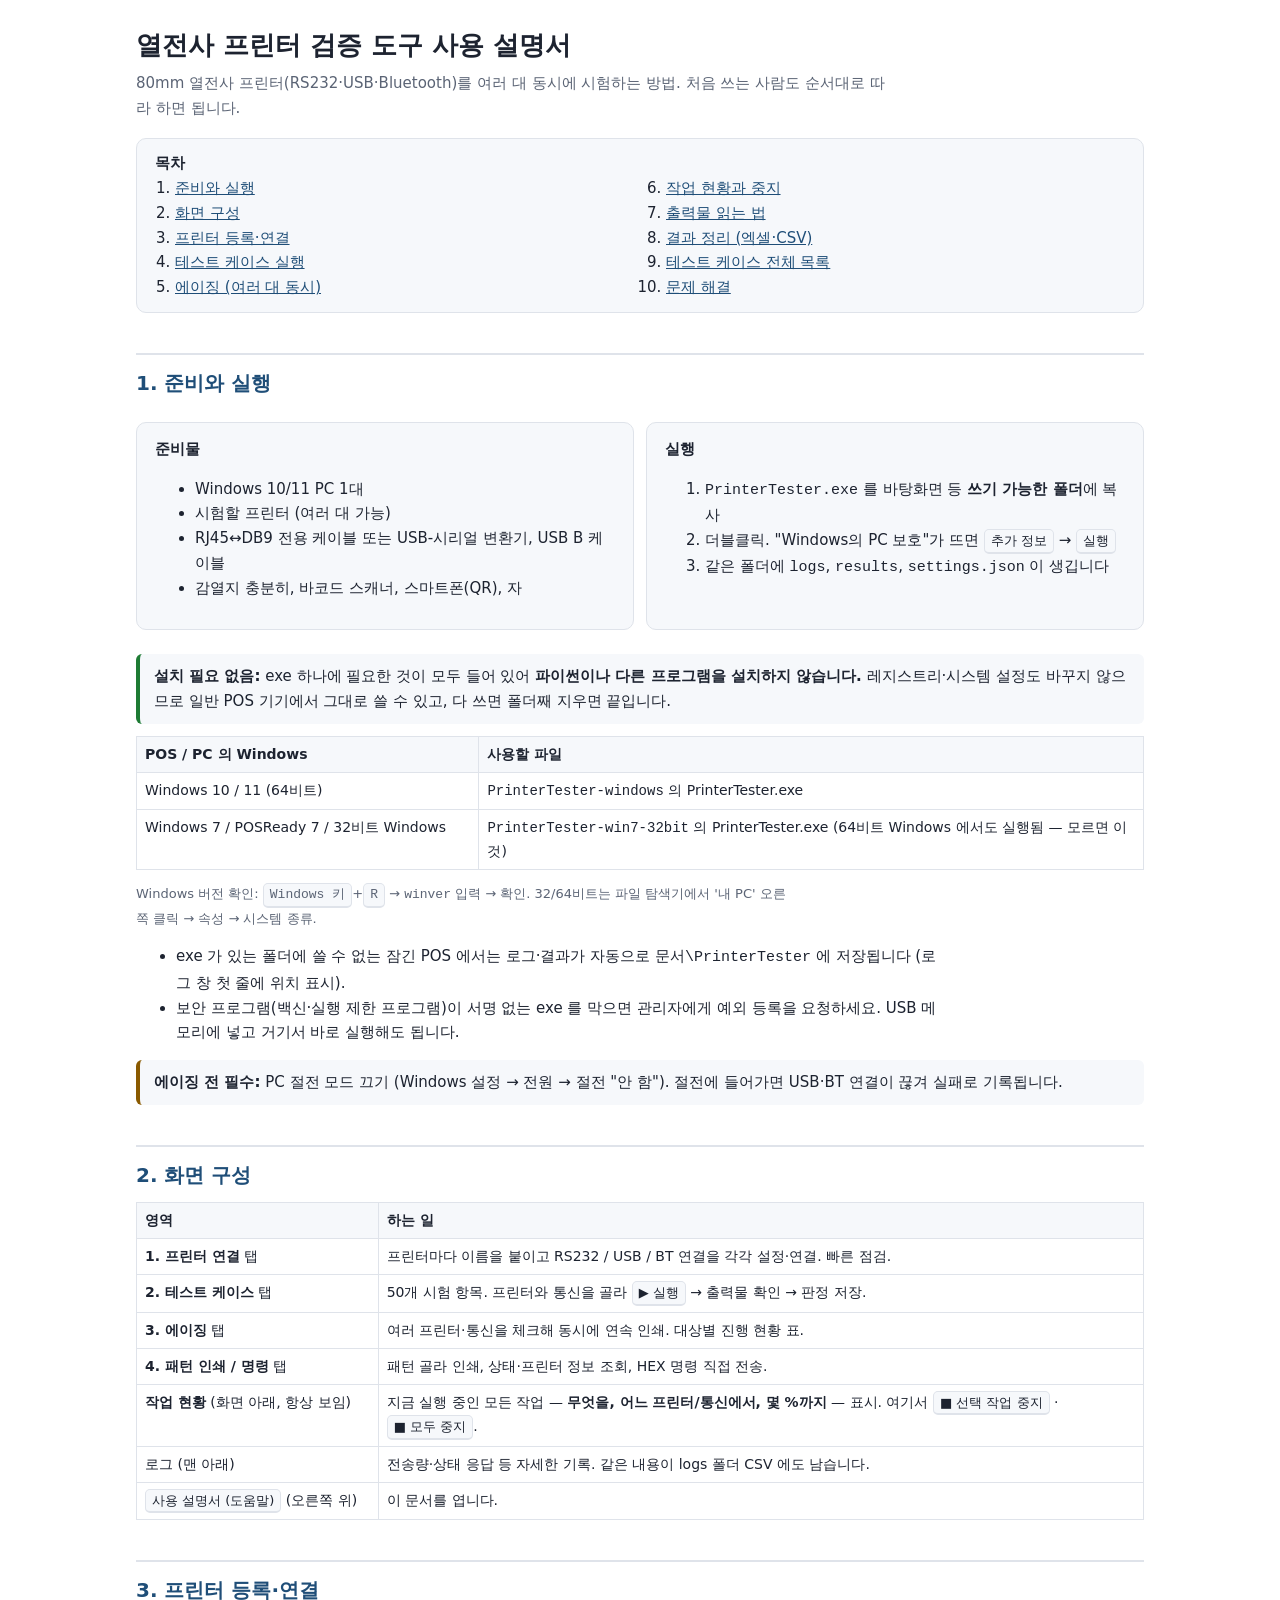
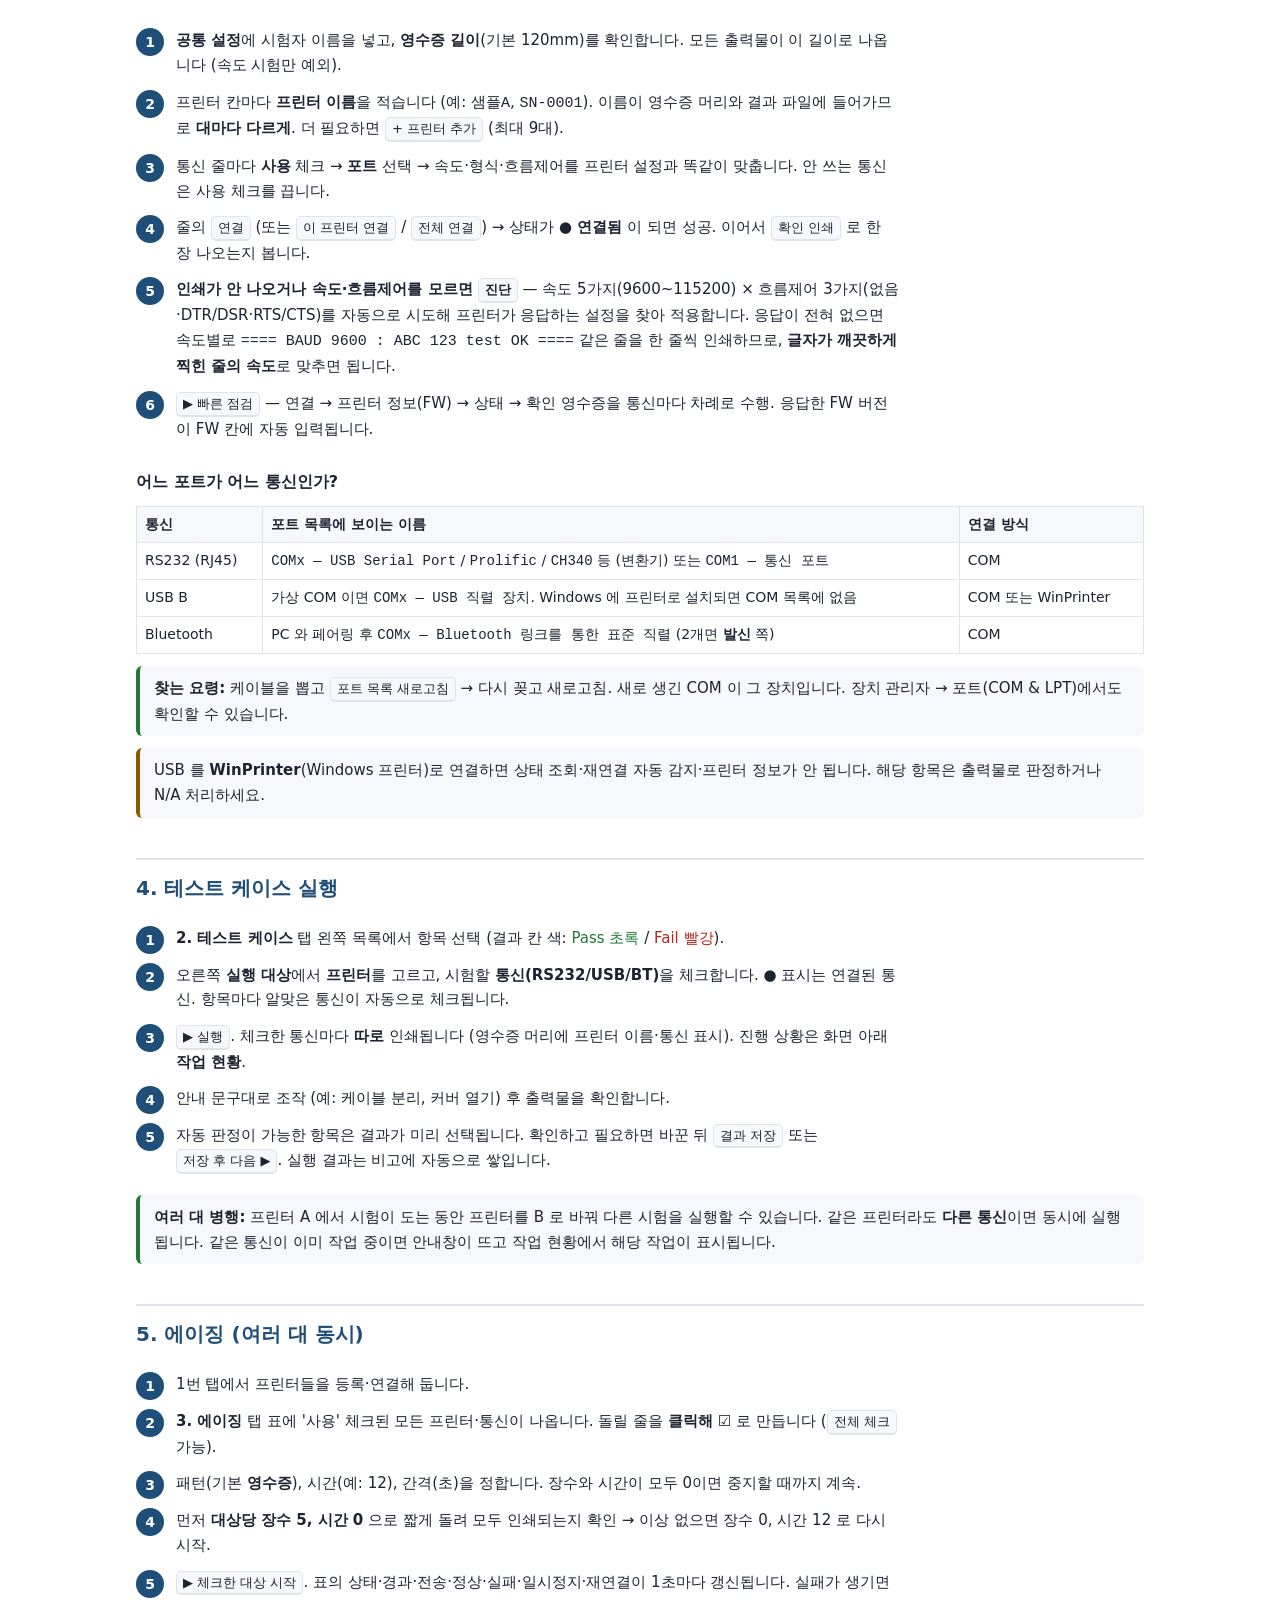
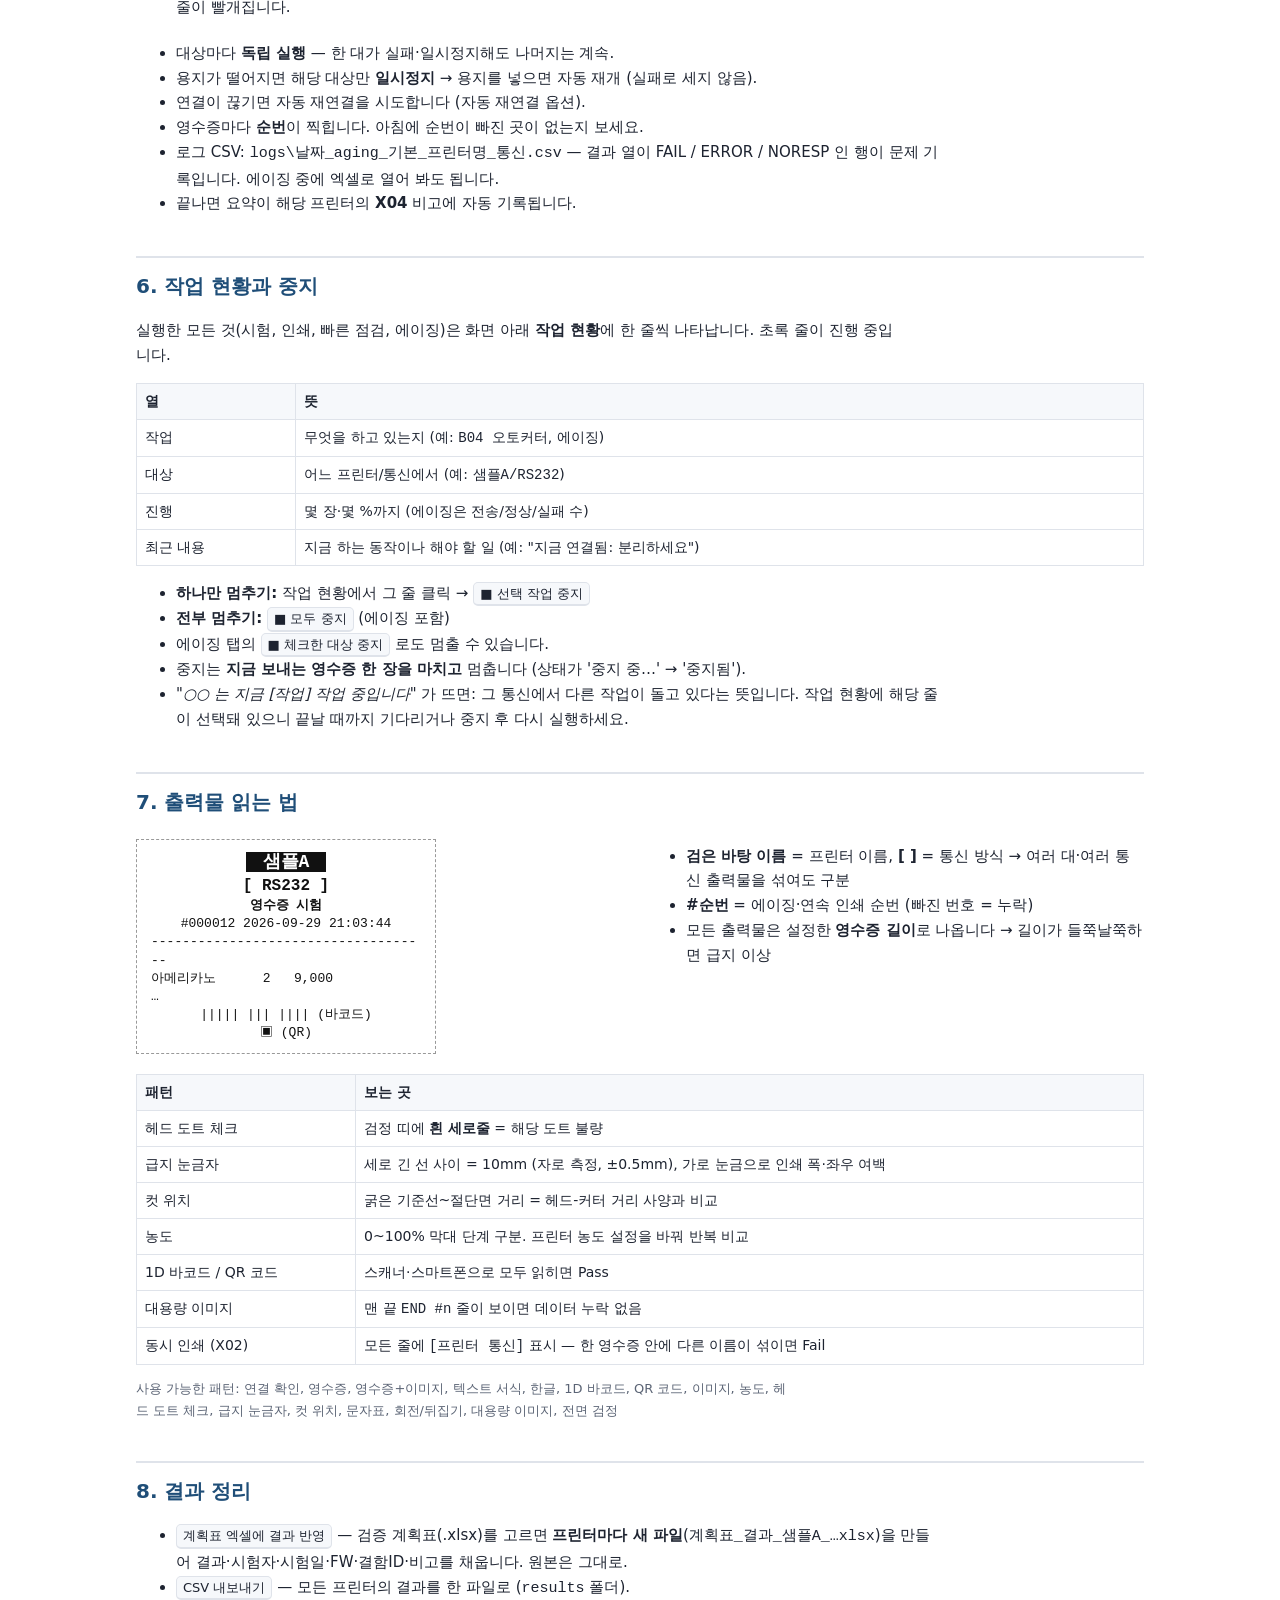
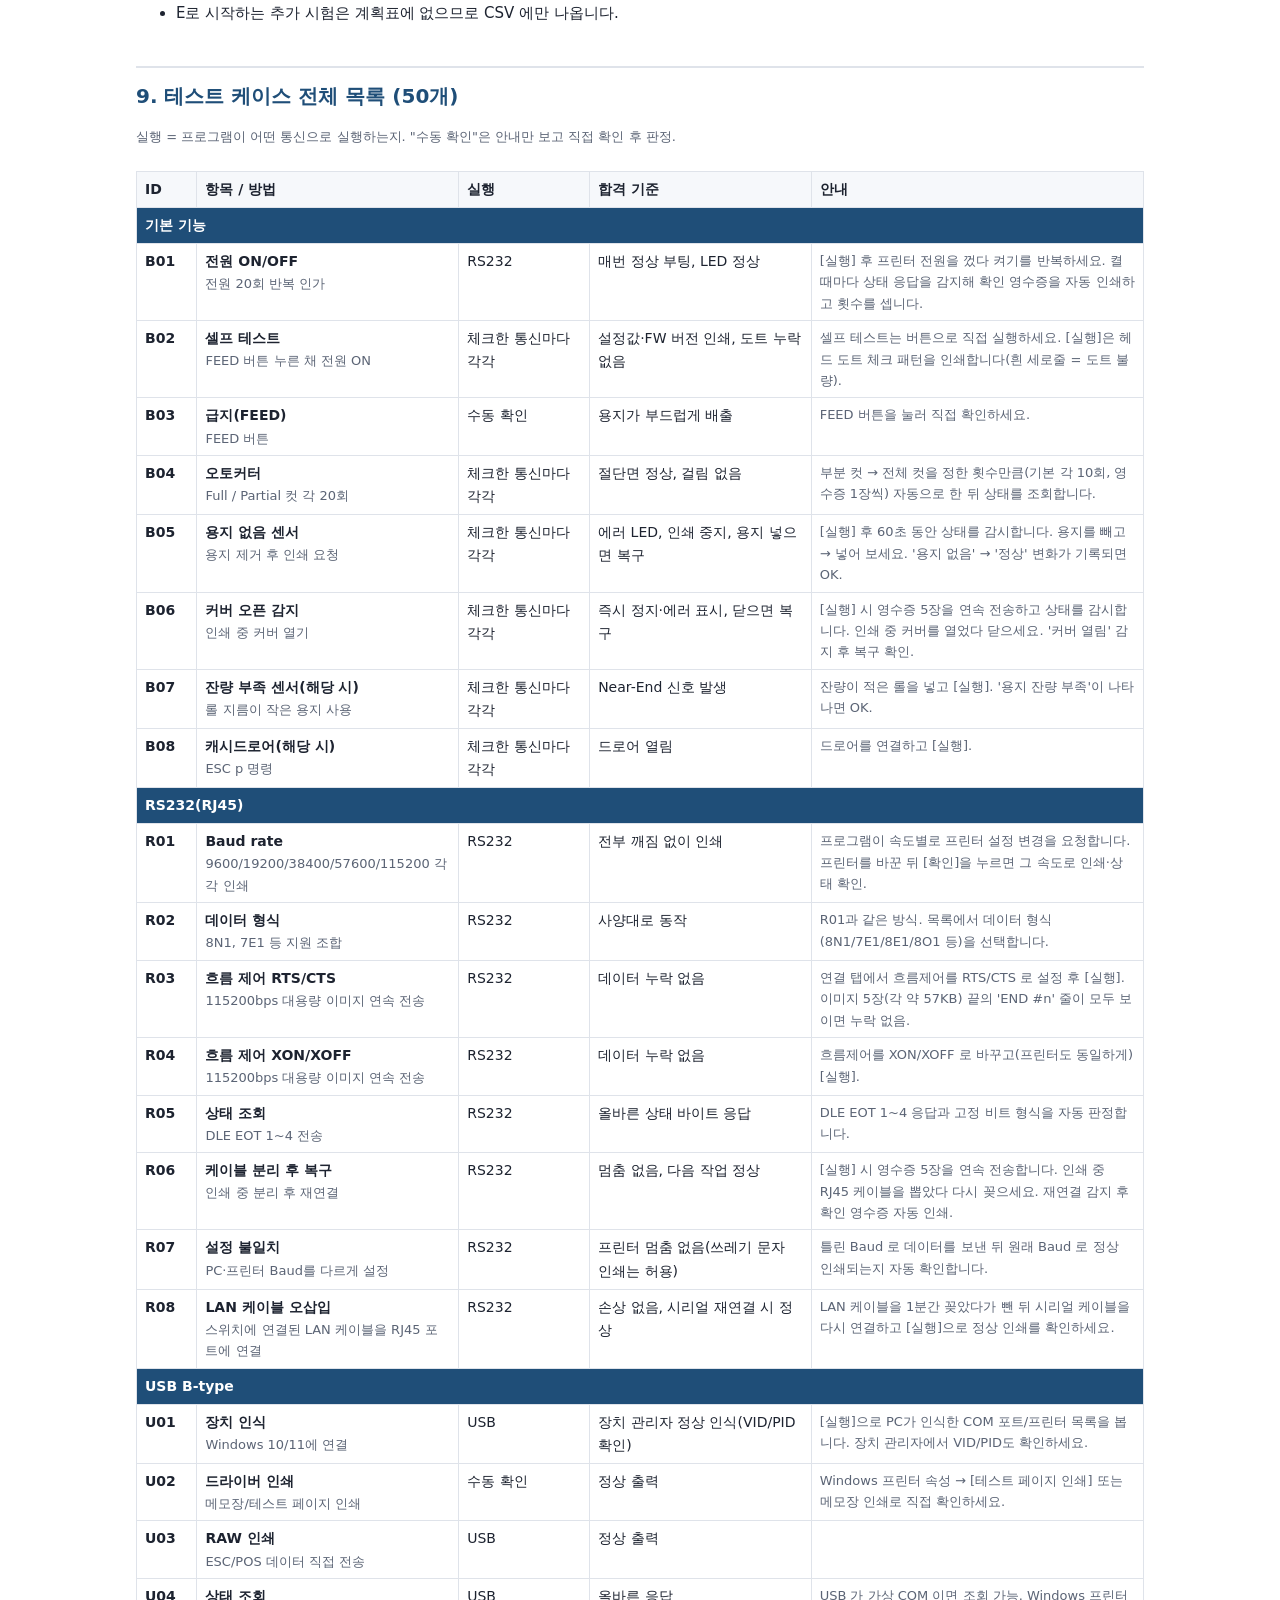
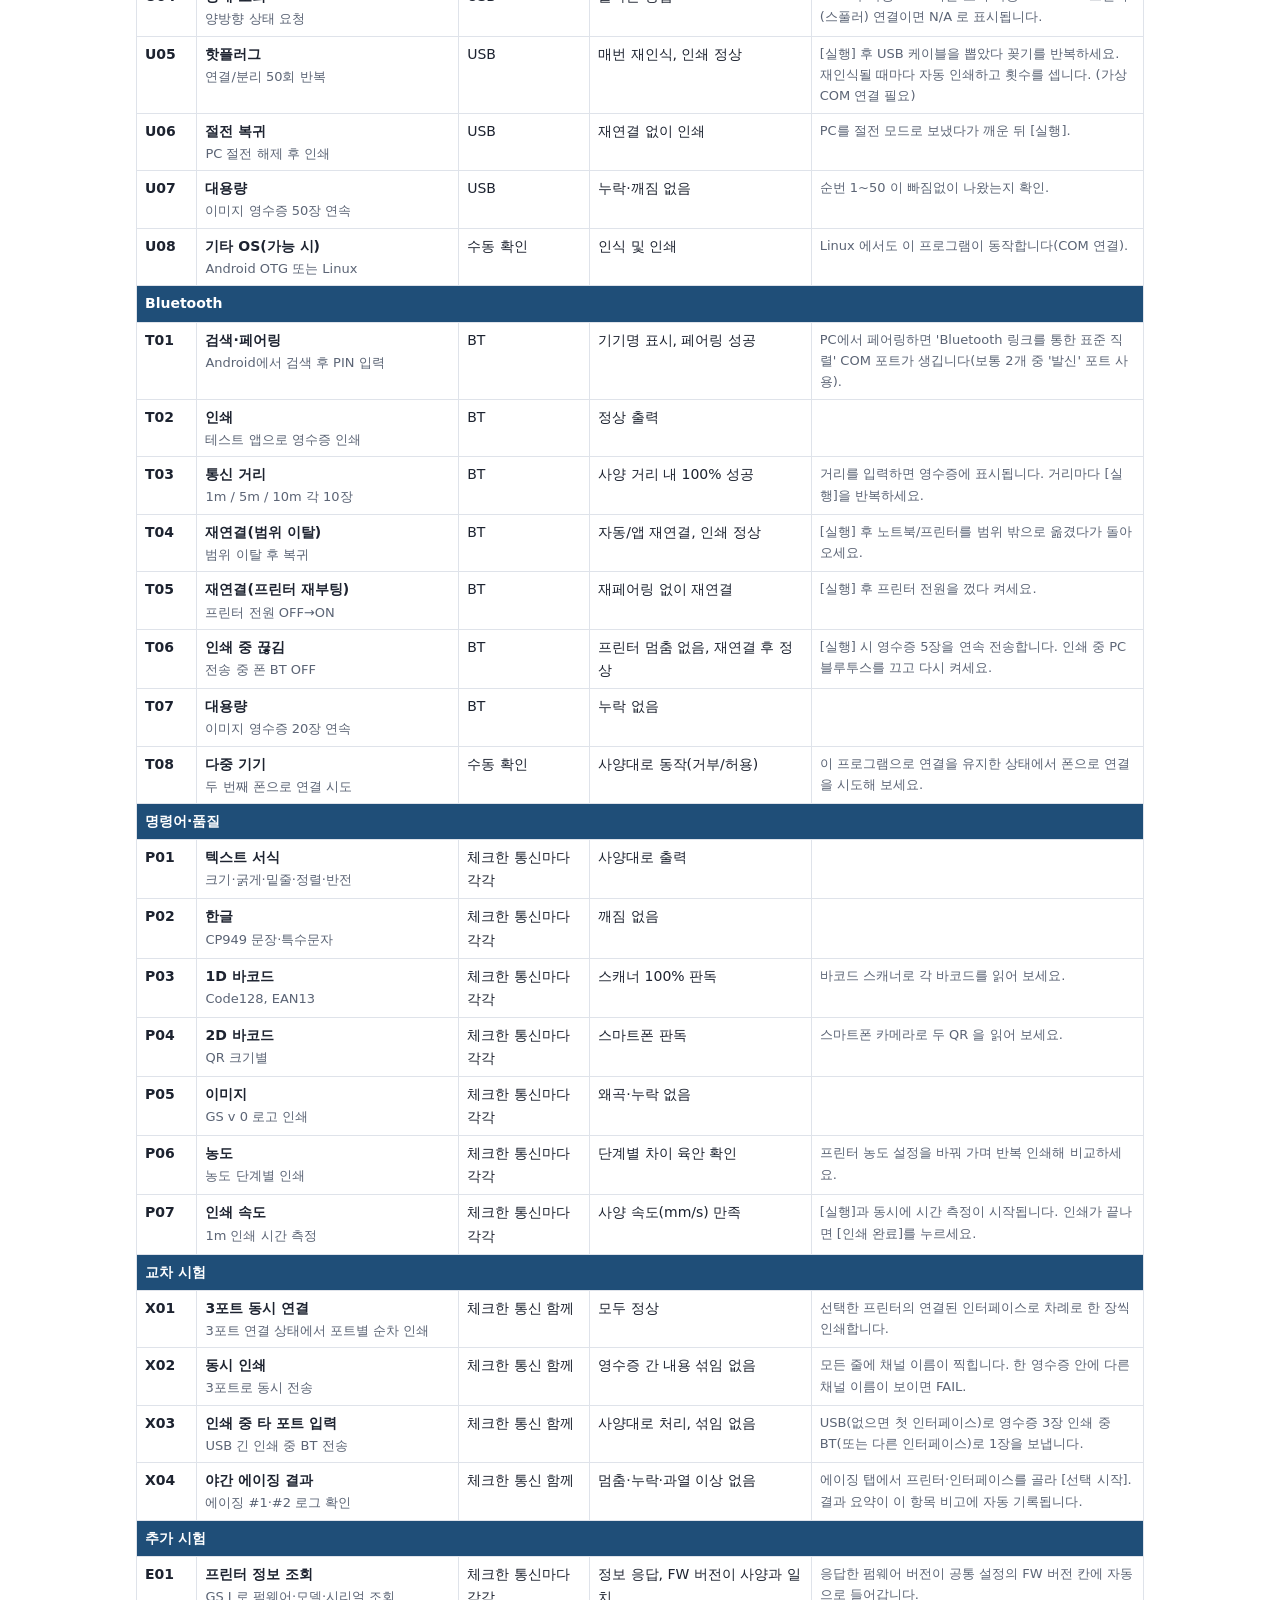
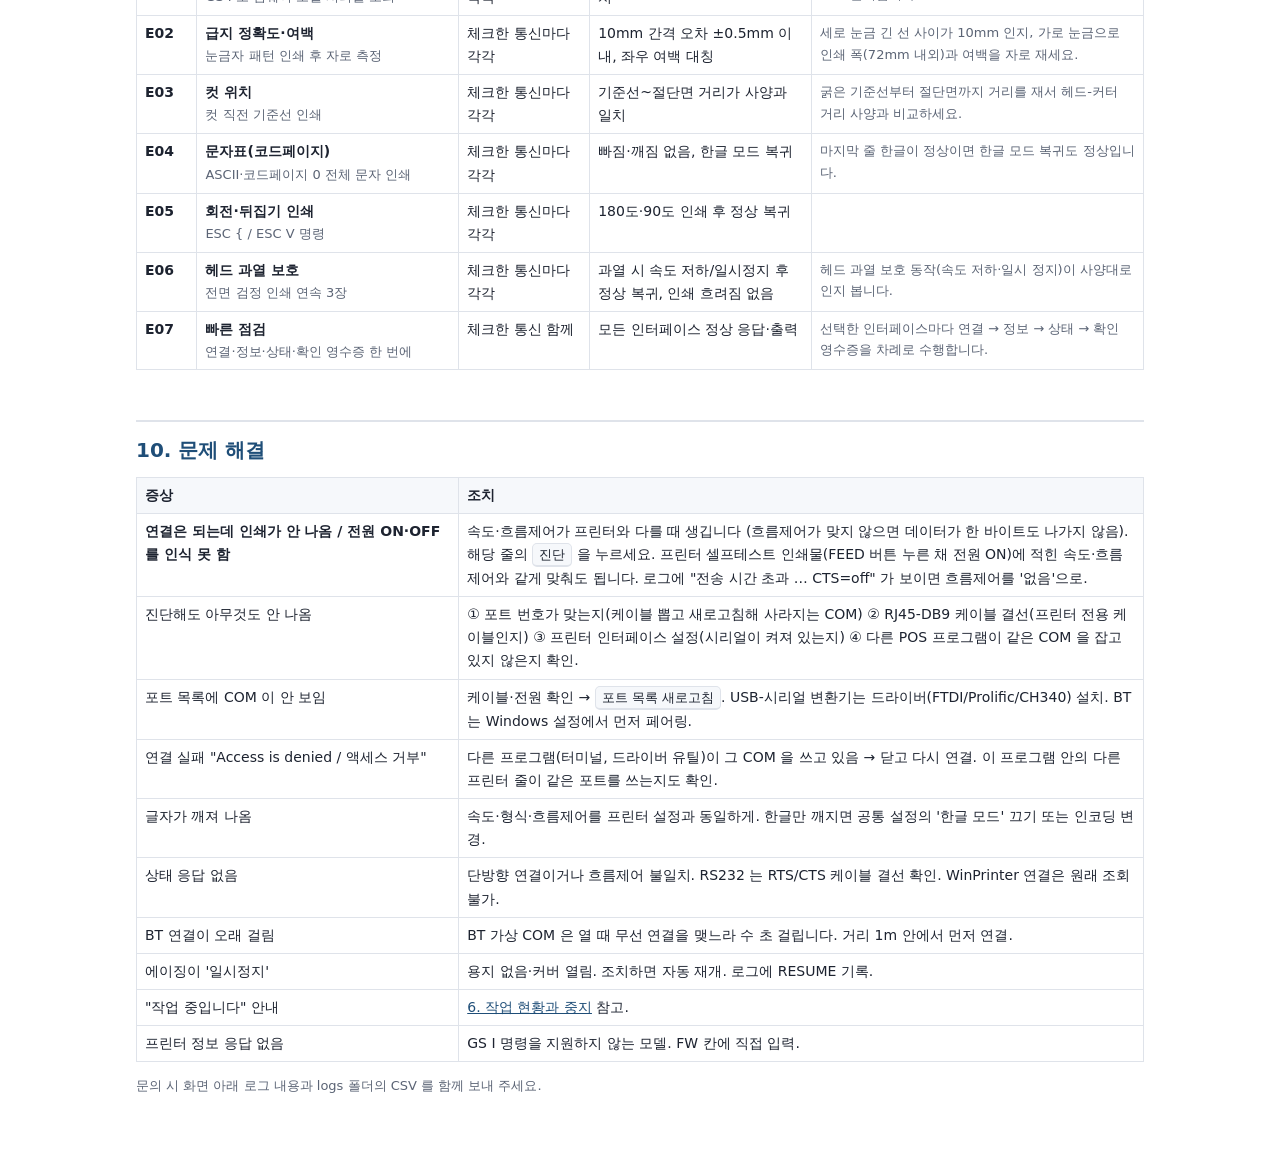
==== commit c1829df7: "Fix RS232 printing nothing: auto-diagnose serial settings On real POS hardware nothing printed and p" ====
--- a/printer_test_tool/manual.html
+++ b/printer_test_tool/manual.html
@@ -81,7 +81,8 @@
 <li><b>공통 설정</b>에 시험자 이름을 넣고, <b>영수증 길이</b>(기본 120mm)를 확인합니다. 모든 출력물이 이 길이로 나옵니다 (속도 시험만 예외).</li>
 <li>프린터 칸마다 <b>프린터 이름</b>을 적습니다 (예: <code>샘플A</code>, <code>SN-0001</code>). 이름이 영수증 머리와 결과 파일에 들어가므로 <b>대마다 다르게</b>. 더 필요하면 <span class="btn">+ 프린터 추가</span> (최대 9대).</li>
 <li>통신 줄마다 <b>사용</b> 체크 → <b>포트</b> 선택 → 속도·형식·흐름제어를 프린터 설정과 똑같이 맞춥니다. 안 쓰는 통신은 사용 체크를 끕니다.</li>
-<li>줄의 <span class="btn">연결</span> (또는 <span class="btn">이 프린터 연결</span> / <span class="btn">전체 연결</span>) → 상태가 <b>● 연결됨</b> 이 되면 성공.</li>
+<li>줄의 <span class="btn">연결</span> (또는 <span class="btn">이 프린터 연결</span> / <span class="btn">전체 연결</span>) → 상태가 <b>● 연결됨</b> 이 되면 성공. 이어서 <span class="btn">확인 인쇄</span> 로 한 장 나오는지 봅니다.</li>
+<li><b>인쇄가 안 나오거나 속도·흐름제어를 모르면 <span class="btn">진단</span></b> — 속도 5가지(9600~115200) × 흐름제어 3가지(없음·DTR/DSR·RTS/CTS)를 자동으로 시도해 프린터가 응답하는 설정을 찾아 적용합니다. 응답이 전혀 없으면 속도별로 <code>==== BAUD 9600 : ABC 123 test OK ====</code> 같은 줄을 한 줄씩 인쇄하므로, <b>글자가 깨끗하게 찍힌 줄의 속도</b>로 맞추면 됩니다.</li>
 <li><span class="btn">▶ 빠른 점검</span> — 연결 → 프린터 정보(FW) → 상태 → 확인 영수증을 통신마다 차례로 수행. 응답한 FW 버전이 FW 칸에 자동 입력됩니다.</li>
 </ol>
 <h3>어느 포트가 어느 통신인가?</h3>
@@ -227,6 +228,8 @@
 
 <h2 id="s10">10. 문제 해결</h2>
 <table><tr><th style="width:32%">증상</th><th>조치</th></tr>
+<tr><td><b>연결은 되는데 인쇄가 안 나옴 / 전원 ON·OFF 를 인식 못 함</b></td><td>속도·흐름제어가 프린터와 다를 때 생깁니다 (흐름제어가 맞지 않으면 데이터가 한 바이트도 나가지 않음). 해당 줄의 <span class="btn">진단</span> 을 누르세요. 프린터 셀프테스트 인쇄물(FEED 버튼 누른 채 전원 ON)에 적힌 속도·흐름제어와 같게 맞춰도 됩니다. 로그에 "전송 시간 초과 … CTS=off" 가 보이면 흐름제어를 '없음'으로.</td></tr>
+<tr><td>진단해도 아무것도 안 나옴</td><td>① 포트 번호가 맞는지(케이블 뽑고 새로고침해 사라지는 COM) ② RJ45-DB9 케이블 결선(프린터 전용 케이블인지) ③ 프린터 인터페이스 설정(시리얼이 켜져 있는지) ④ 다른 POS 프로그램이 같은 COM 을 잡고 있지 않은지 확인.</td></tr>
 <tr><td>포트 목록에 COM 이 안 보임</td><td>케이블·전원 확인 → <span class="btn">포트 목록 새로고침</span>. USB-시리얼 변환기는 드라이버(FTDI/Prolific/CH340) 설치. BT 는 Windows 설정에서 먼저 페어링.</td></tr>
 <tr><td>연결 실패 "Access is denied / 액세스 거부"</td><td>다른 프로그램(터미널, 드라이버 유틸)이 그 COM 을 쓰고 있음 → 닫고 다시 연결. 이 프로그램 안의 다른 프린터 줄이 같은 포트를 쓰는지도 확인.</td></tr>
 <tr><td>글자가 깨져 나옴</td><td>속도·형식·흐름제어를 프린터 설정과 동일하게. 한글만 깨지면 공통 설정의 '한글 모드' 끄기 또는 인코딩 변경.</td></tr>
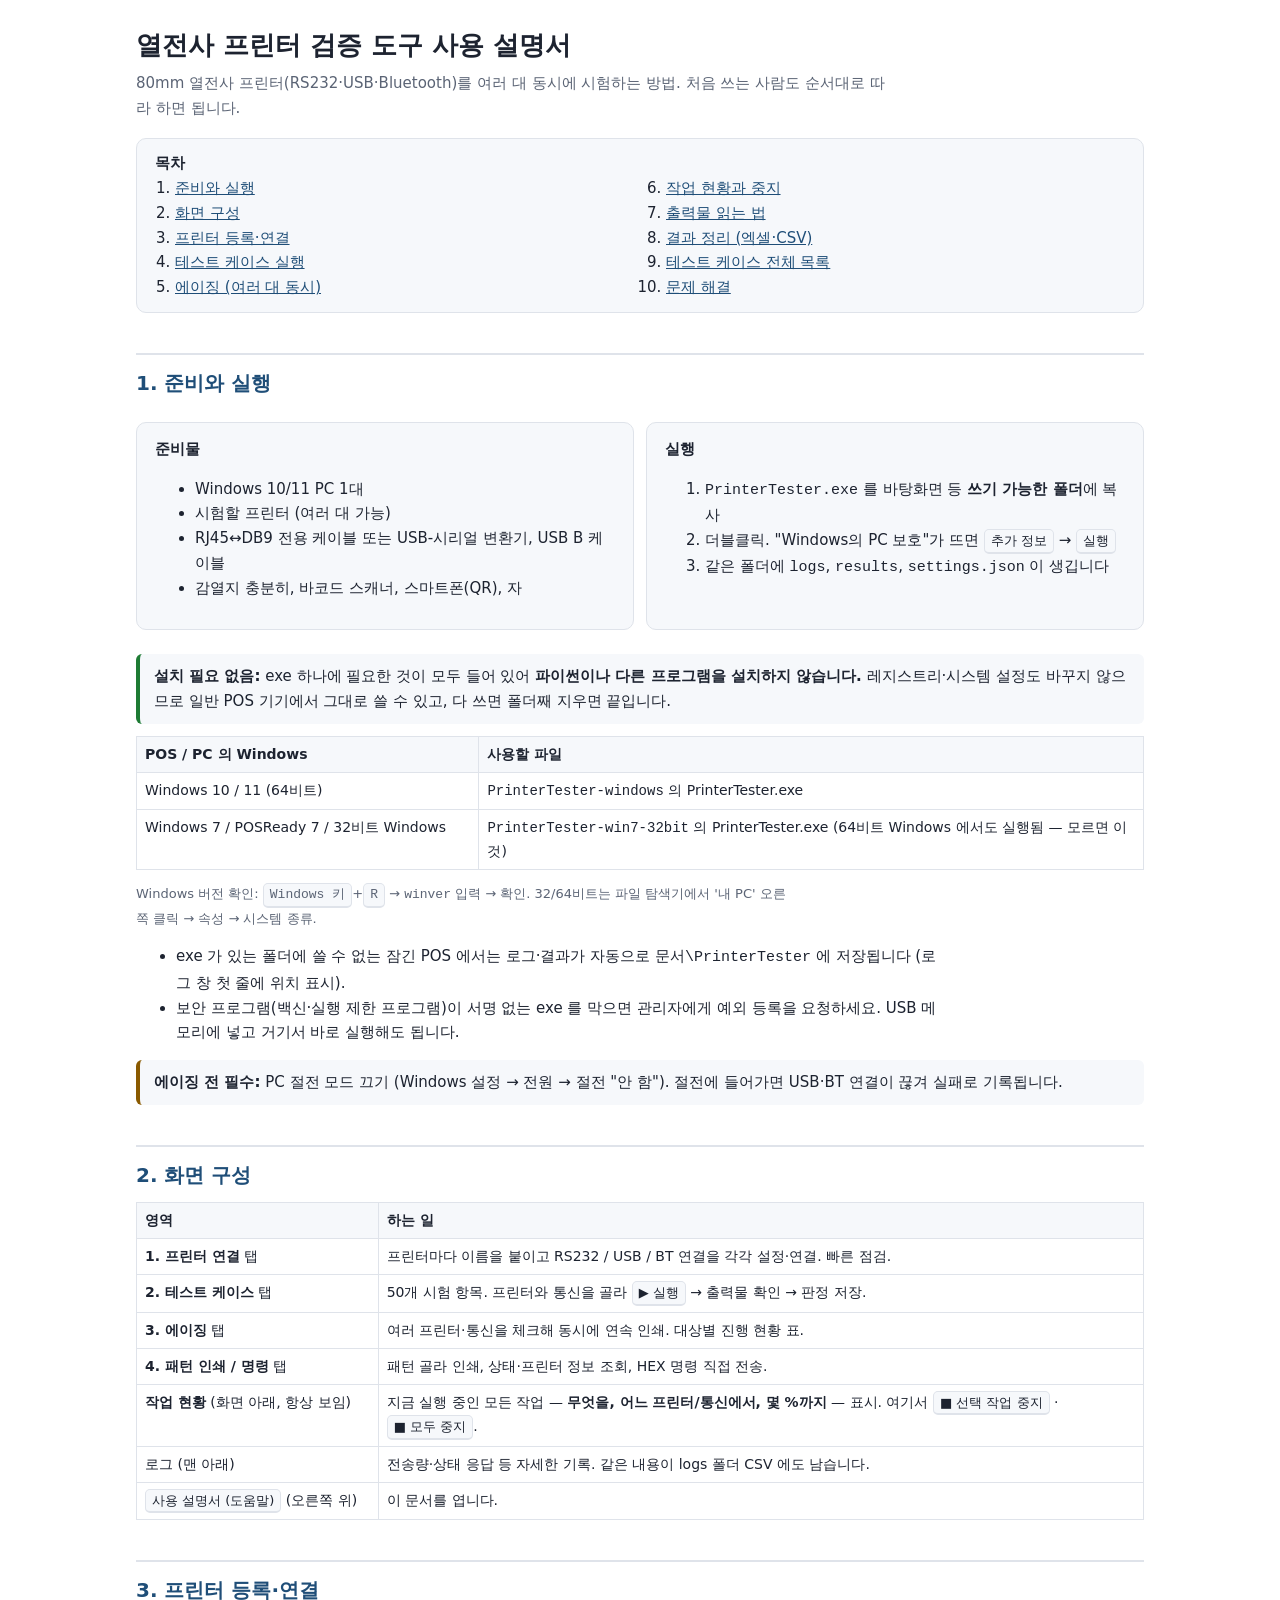
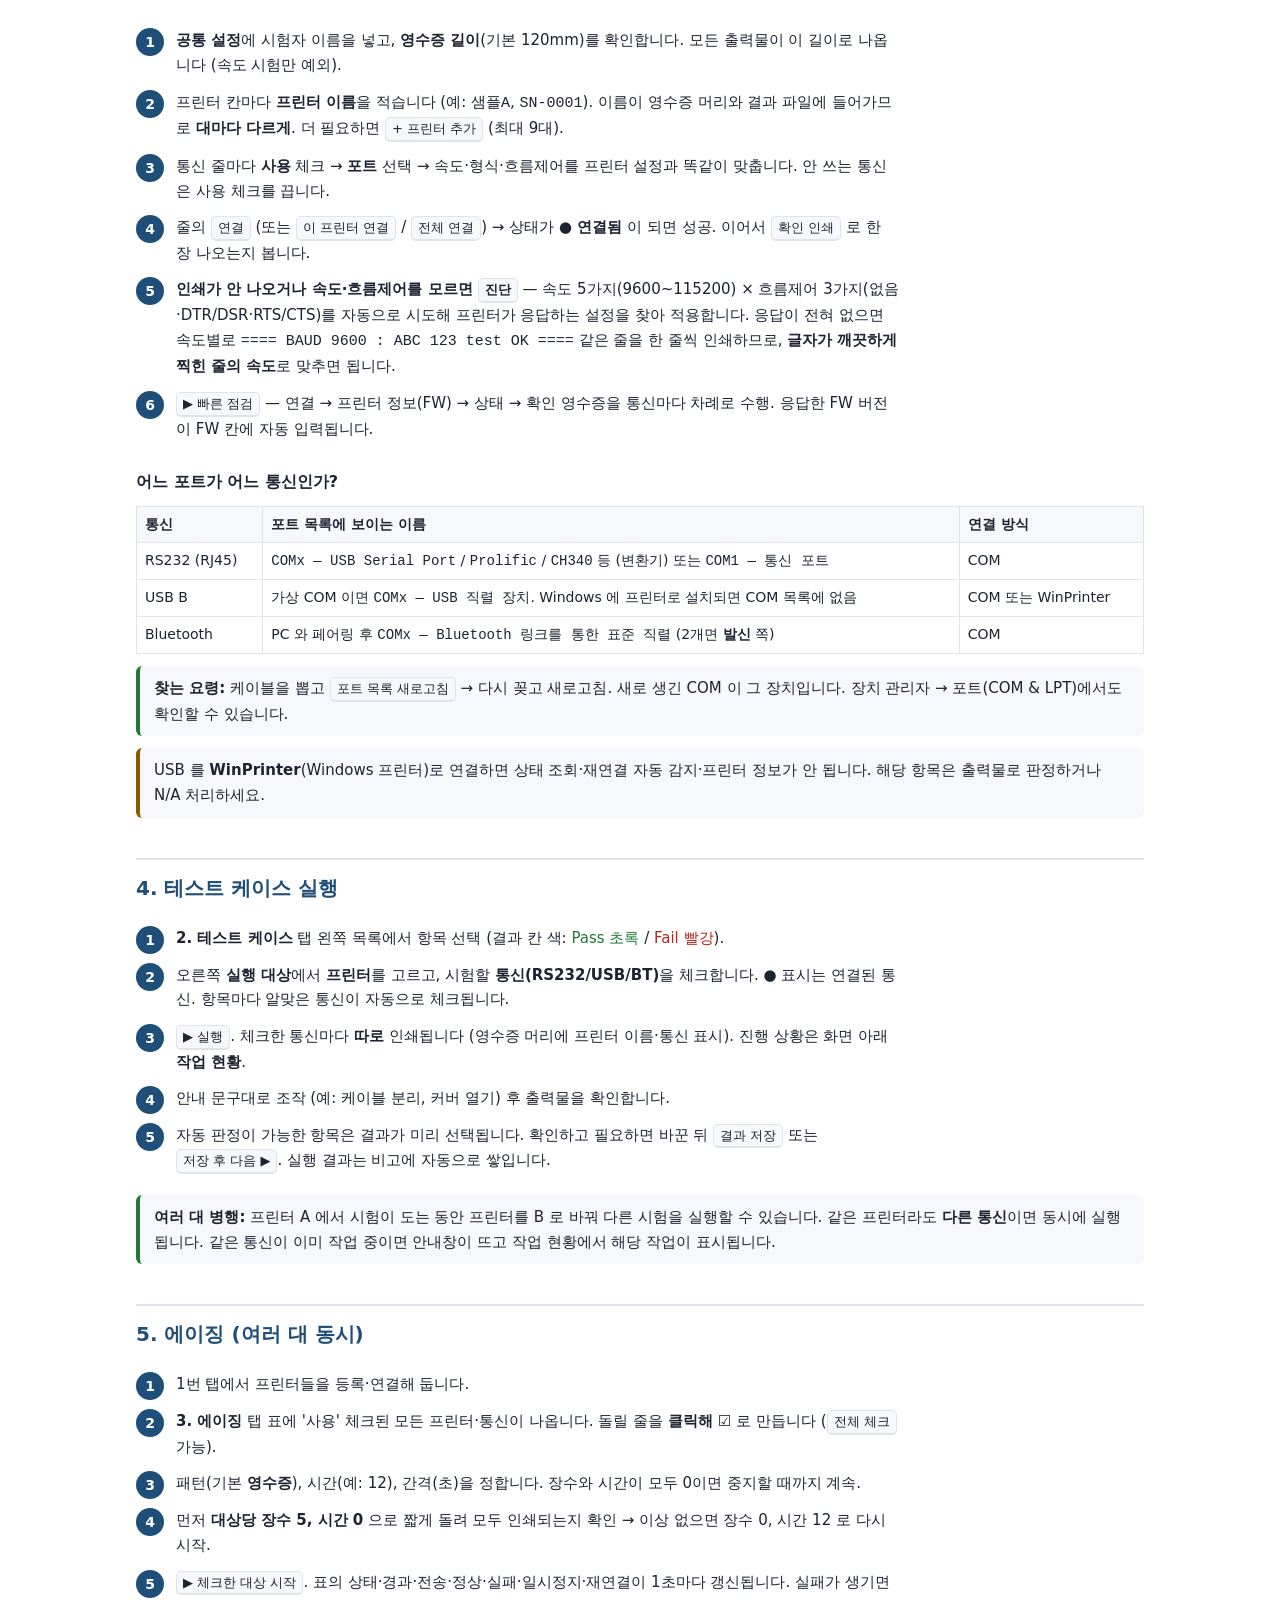
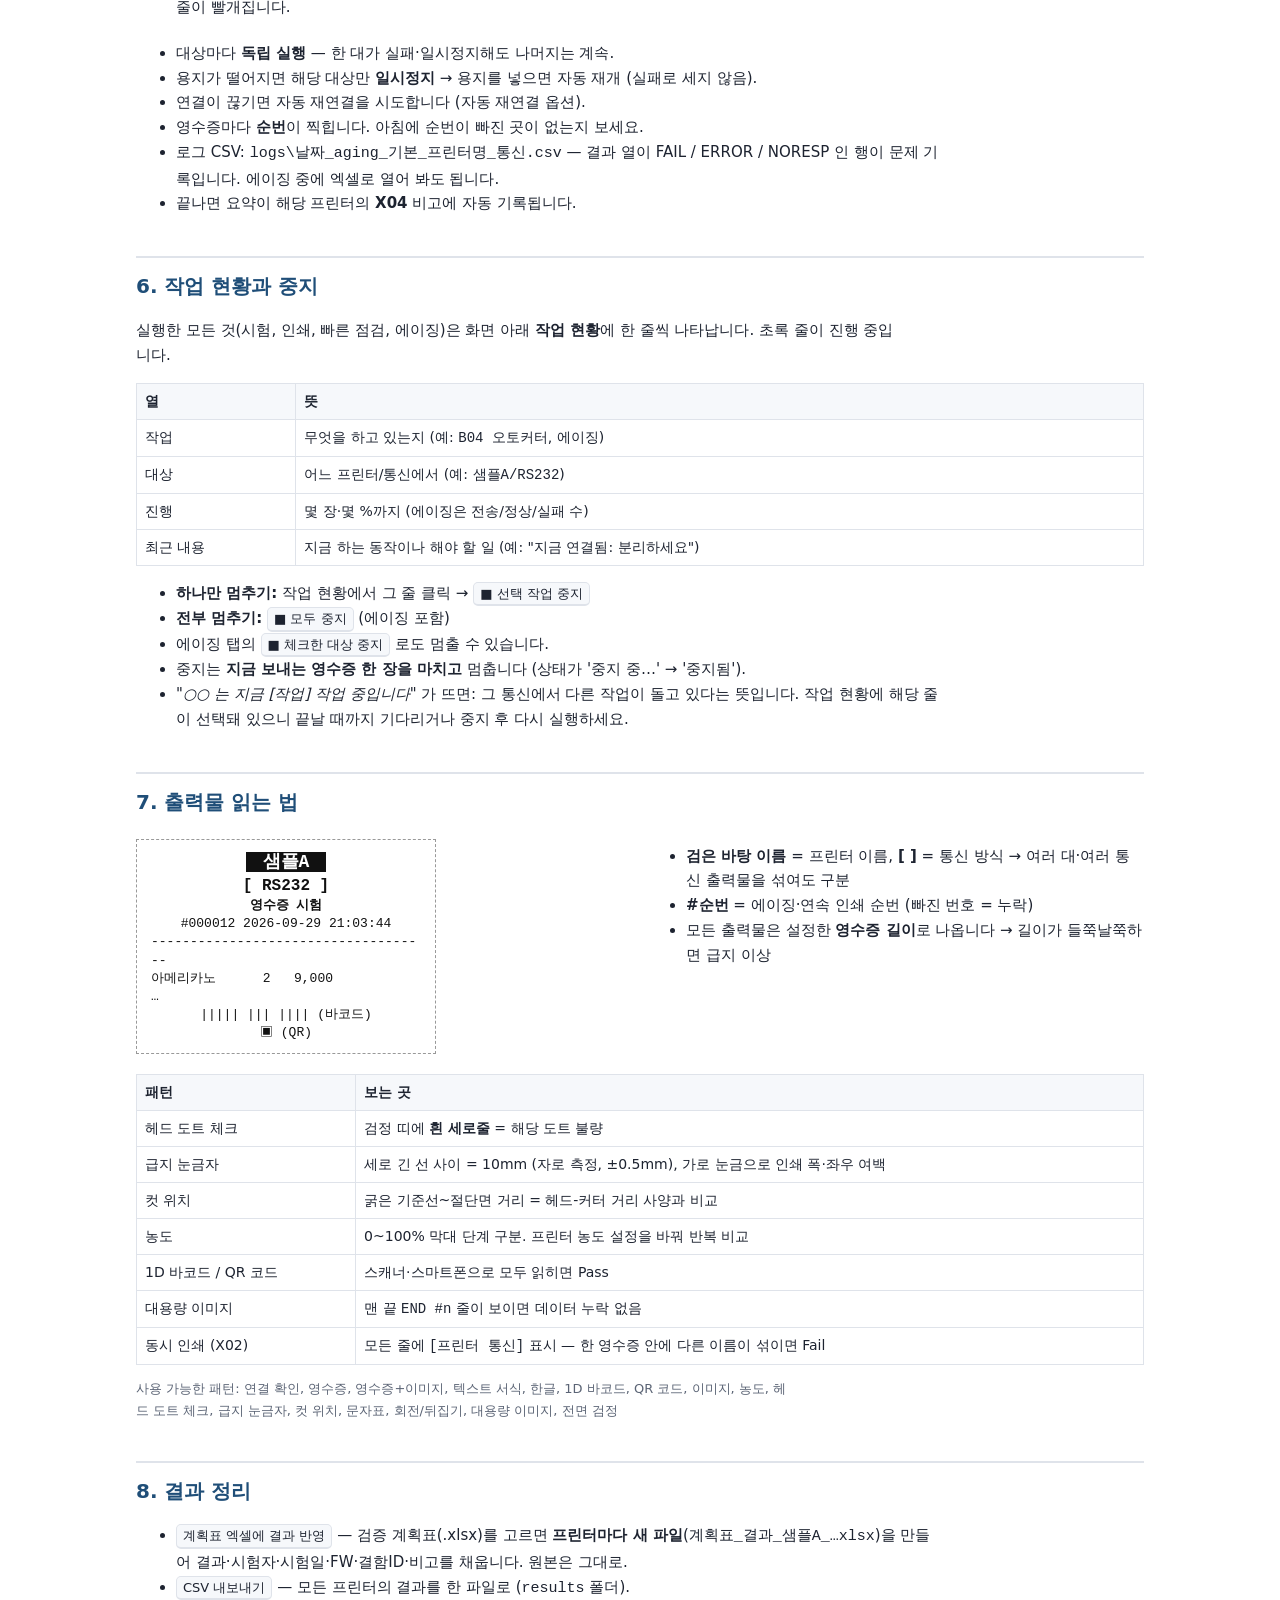
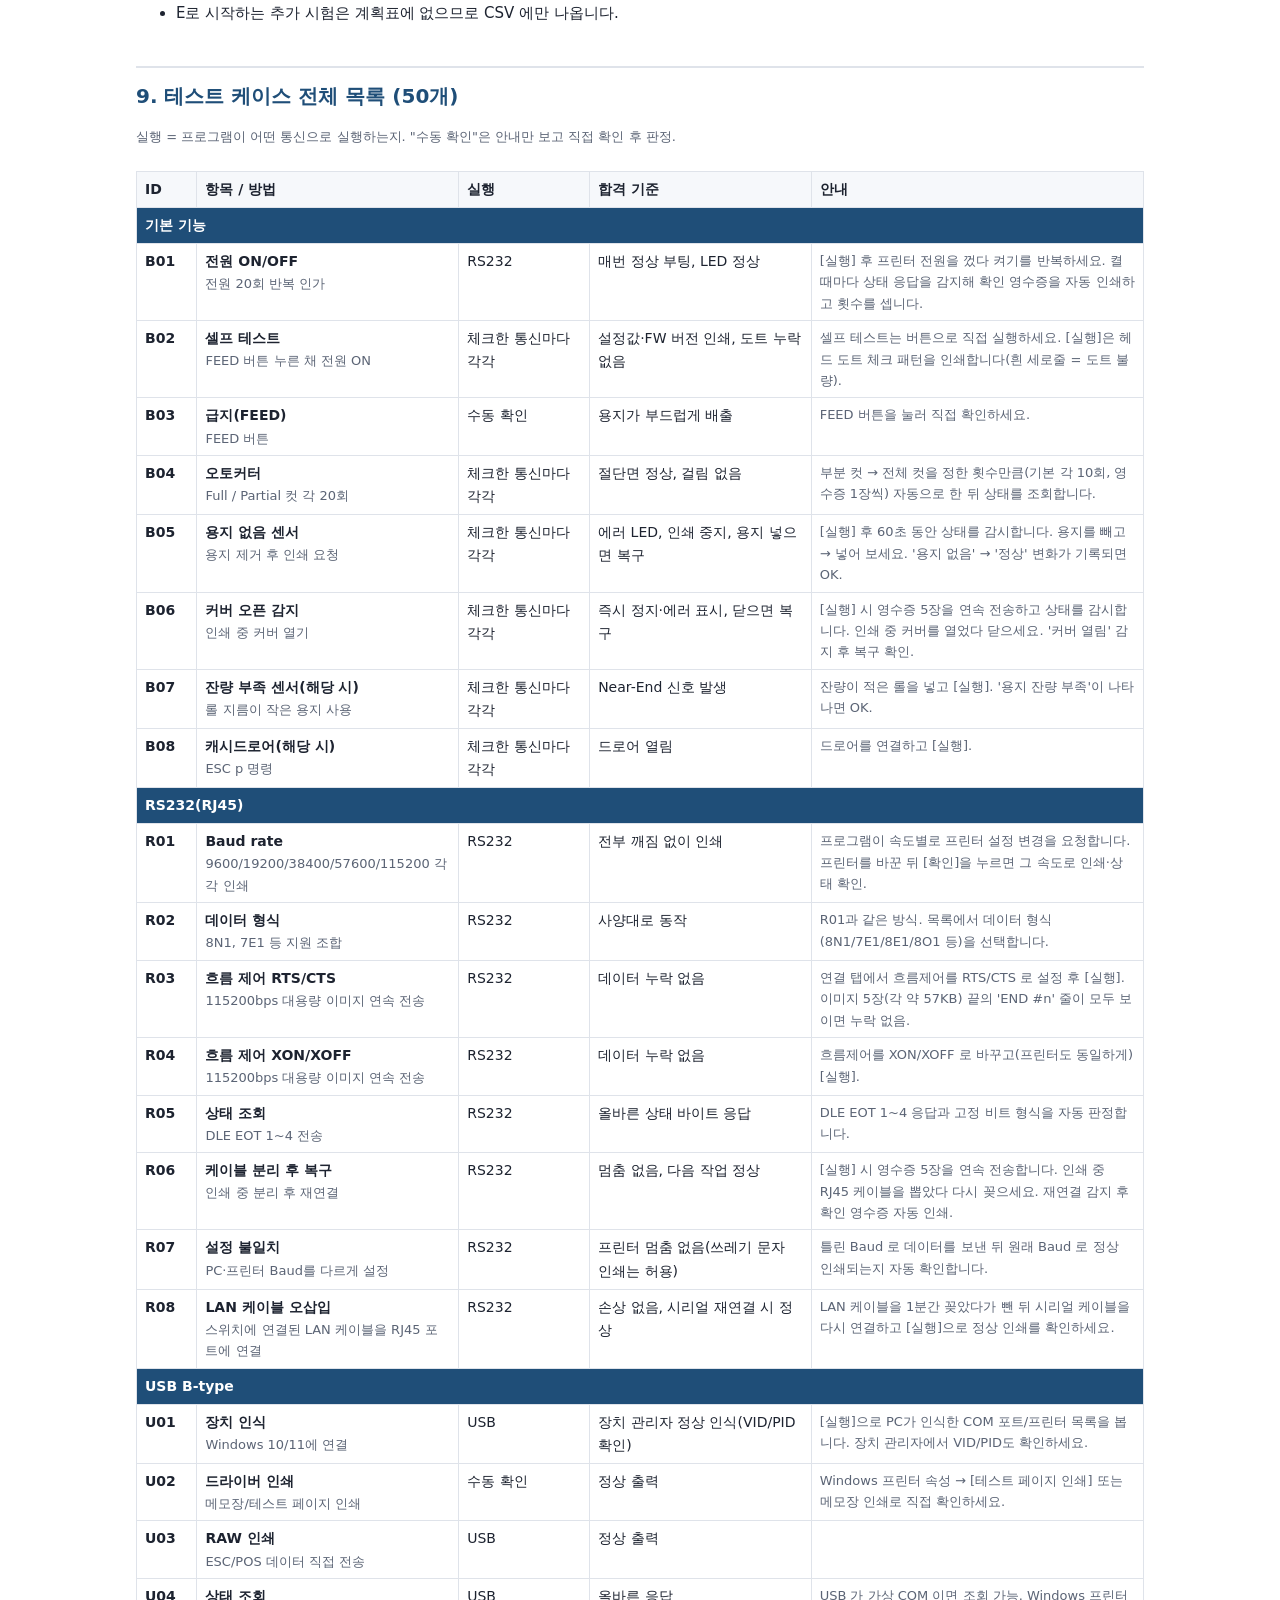
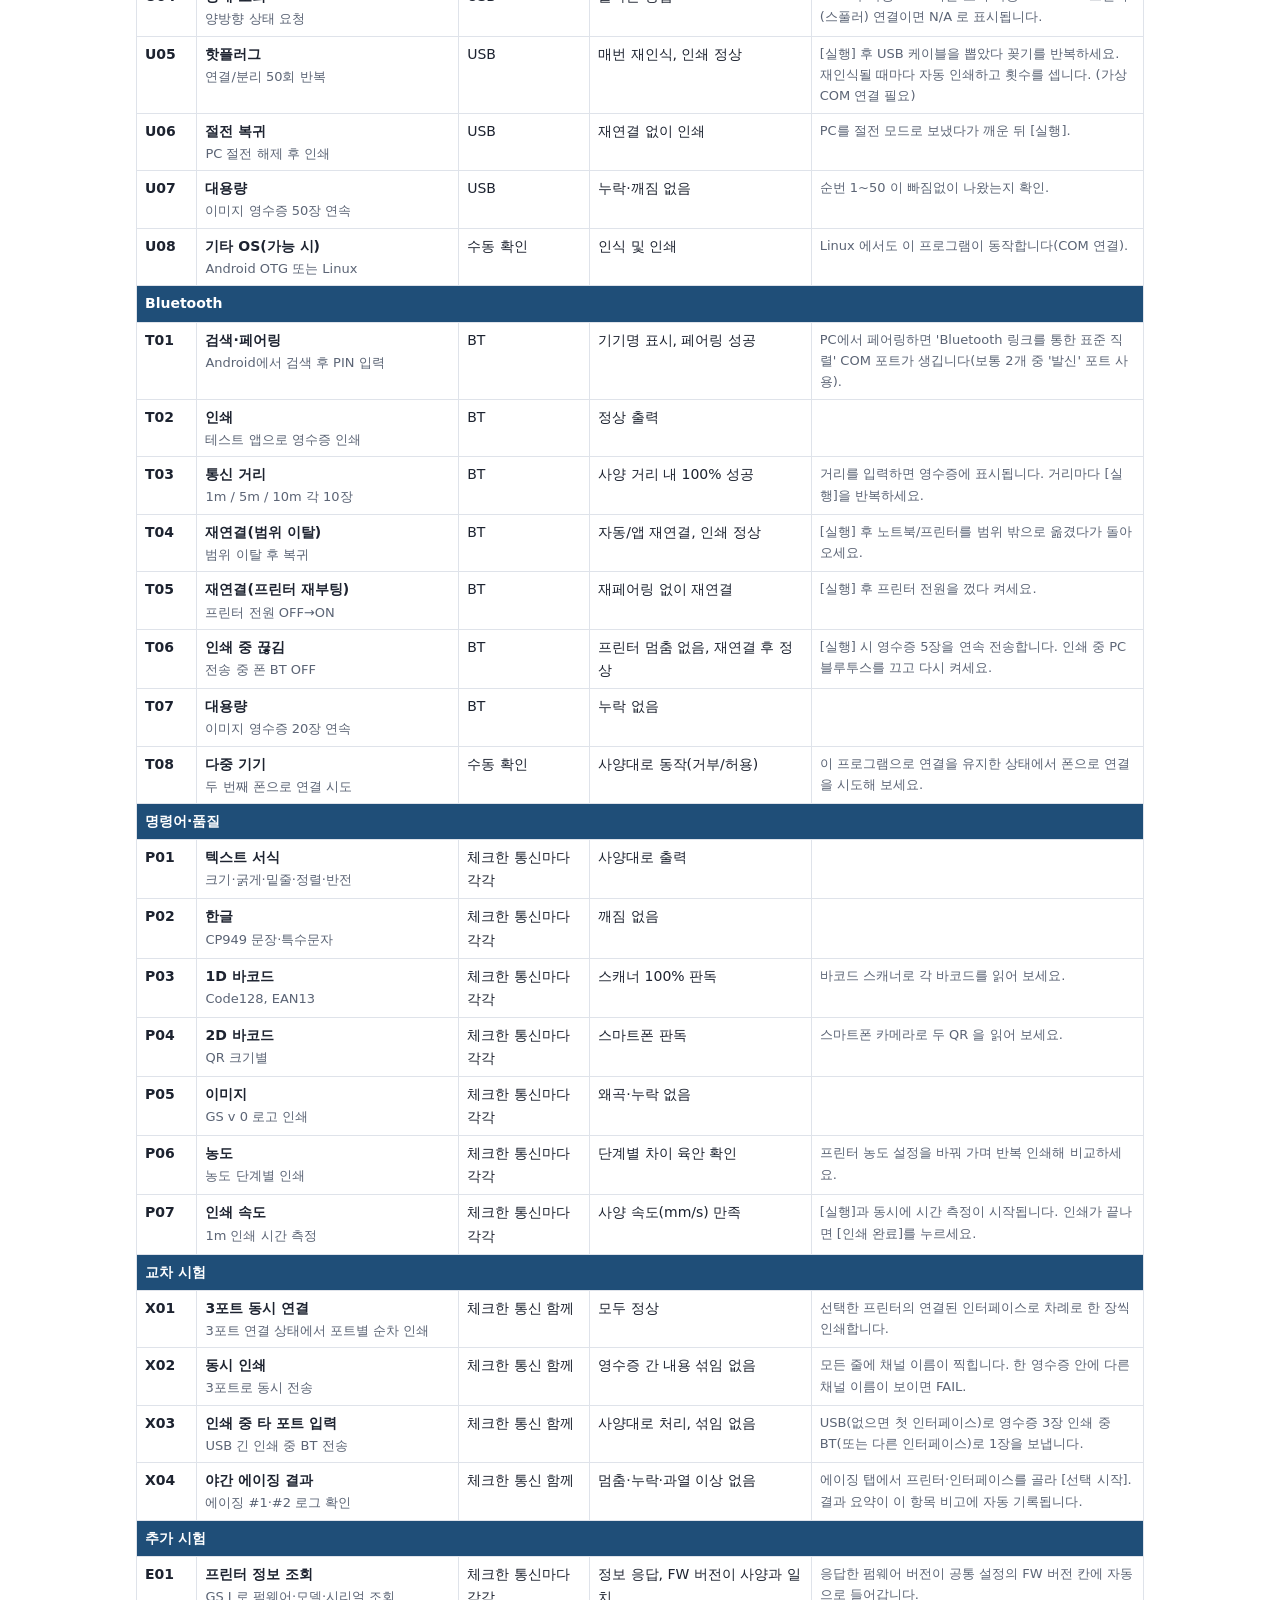
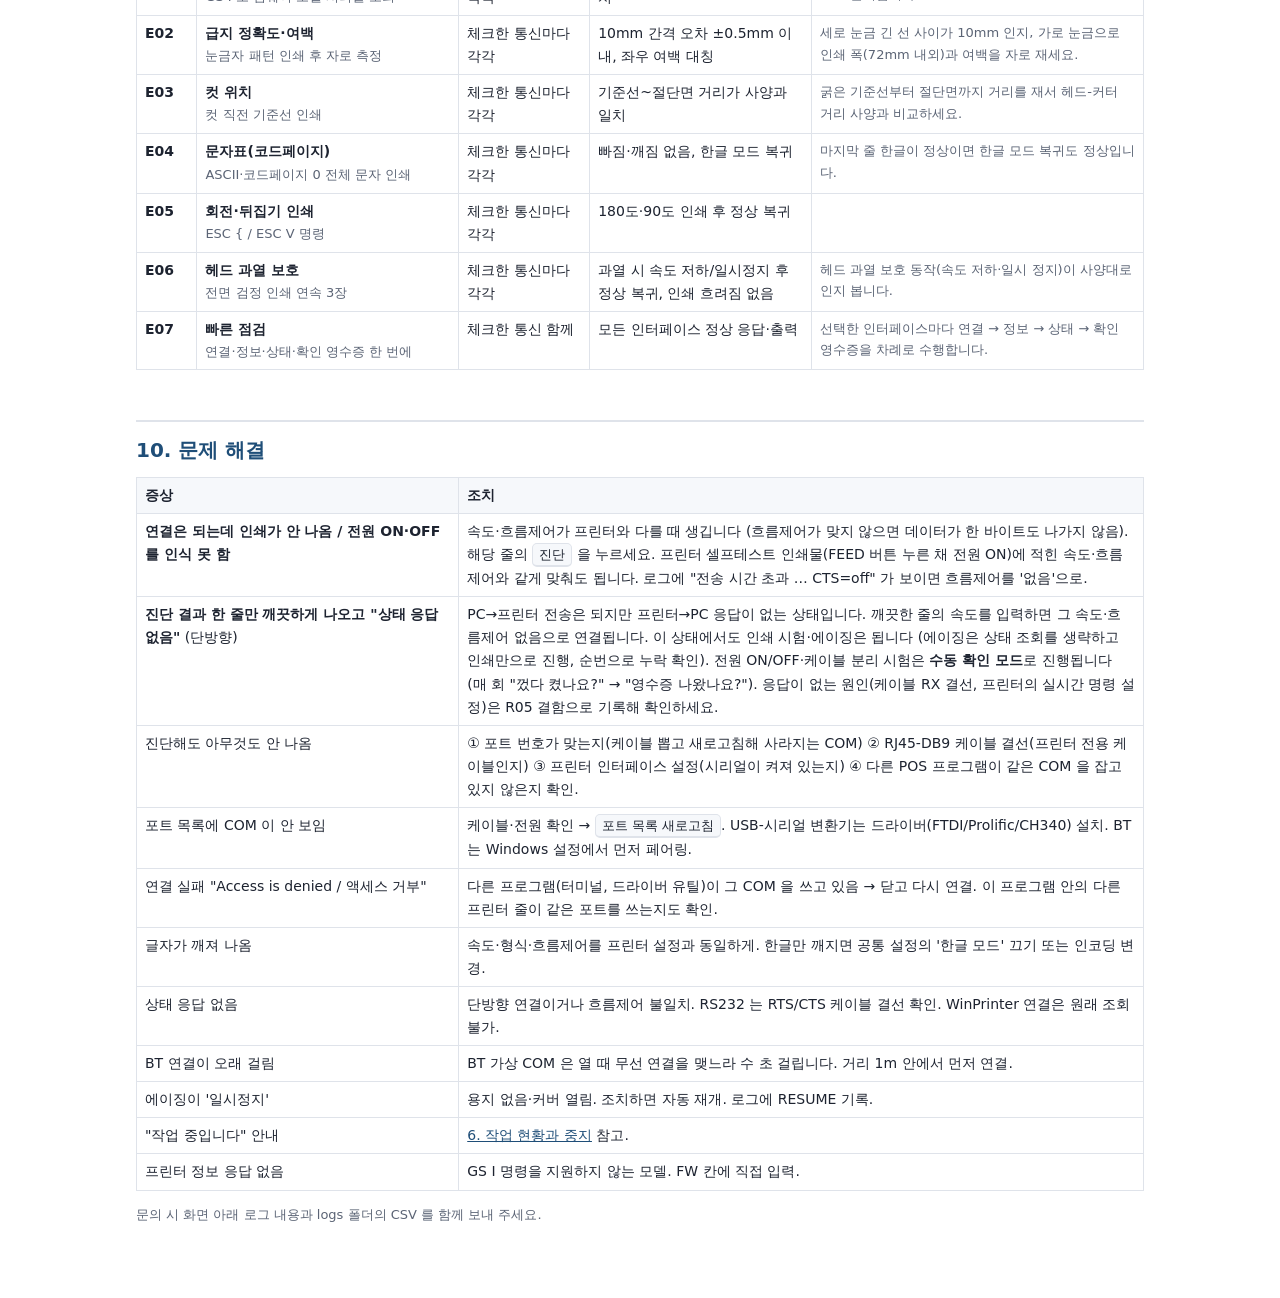
==== commit 7b431ac8: "Support one-way serial links (printer prints but never answers) Field test: the diagnose printout sh" ====
--- a/printer_test_tool/manual.html
+++ b/printer_test_tool/manual.html
@@ -229,6 +229,7 @@
 <h2 id="s10">10. 문제 해결</h2>
 <table><tr><th style="width:32%">증상</th><th>조치</th></tr>
 <tr><td><b>연결은 되는데 인쇄가 안 나옴 / 전원 ON·OFF 를 인식 못 함</b></td><td>속도·흐름제어가 프린터와 다를 때 생깁니다 (흐름제어가 맞지 않으면 데이터가 한 바이트도 나가지 않음). 해당 줄의 <span class="btn">진단</span> 을 누르세요. 프린터 셀프테스트 인쇄물(FEED 버튼 누른 채 전원 ON)에 적힌 속도·흐름제어와 같게 맞춰도 됩니다. 로그에 "전송 시간 초과 … CTS=off" 가 보이면 흐름제어를 '없음'으로.</td></tr>
+<tr><td><b>진단 결과 한 줄만 깨끗하게 나오고 "상태 응답 없음"</b> (단방향)</td><td>PC→프린터 전송은 되지만 프린터→PC 응답이 없는 상태입니다. 깨끗한 줄의 속도를 입력하면 그 속도·흐름제어 없음으로 연결됩니다. 이 상태에서도 인쇄 시험·에이징은 됩니다 (에이징은 상태 조회를 생략하고 인쇄만으로 진행, 순번으로 누락 확인). 전원 ON/OFF·케이블 분리 시험은 <b>수동 확인 모드</b>로 진행됩니다 (매 회 "껐다 켰나요?" → "영수증 나왔나요?"). 응답이 없는 원인(케이블 RX 결선, 프린터의 실시간 명령 설정)은 R05 결함으로 기록해 확인하세요.</td></tr>
 <tr><td>진단해도 아무것도 안 나옴</td><td>① 포트 번호가 맞는지(케이블 뽑고 새로고침해 사라지는 COM) ② RJ45-DB9 케이블 결선(프린터 전용 케이블인지) ③ 프린터 인터페이스 설정(시리얼이 켜져 있는지) ④ 다른 POS 프로그램이 같은 COM 을 잡고 있지 않은지 확인.</td></tr>
 <tr><td>포트 목록에 COM 이 안 보임</td><td>케이블·전원 확인 → <span class="btn">포트 목록 새로고침</span>. USB-시리얼 변환기는 드라이버(FTDI/Prolific/CH340) 설치. BT 는 Windows 설정에서 먼저 페어링.</td></tr>
 <tr><td>연결 실패 "Access is denied / 액세스 거부"</td><td>다른 프로그램(터미널, 드라이버 유틸)이 그 COM 을 쓰고 있음 → 닫고 다시 연결. 이 프로그램 안의 다른 프린터 줄이 같은 포트를 쓰는지도 확인.</td></tr>
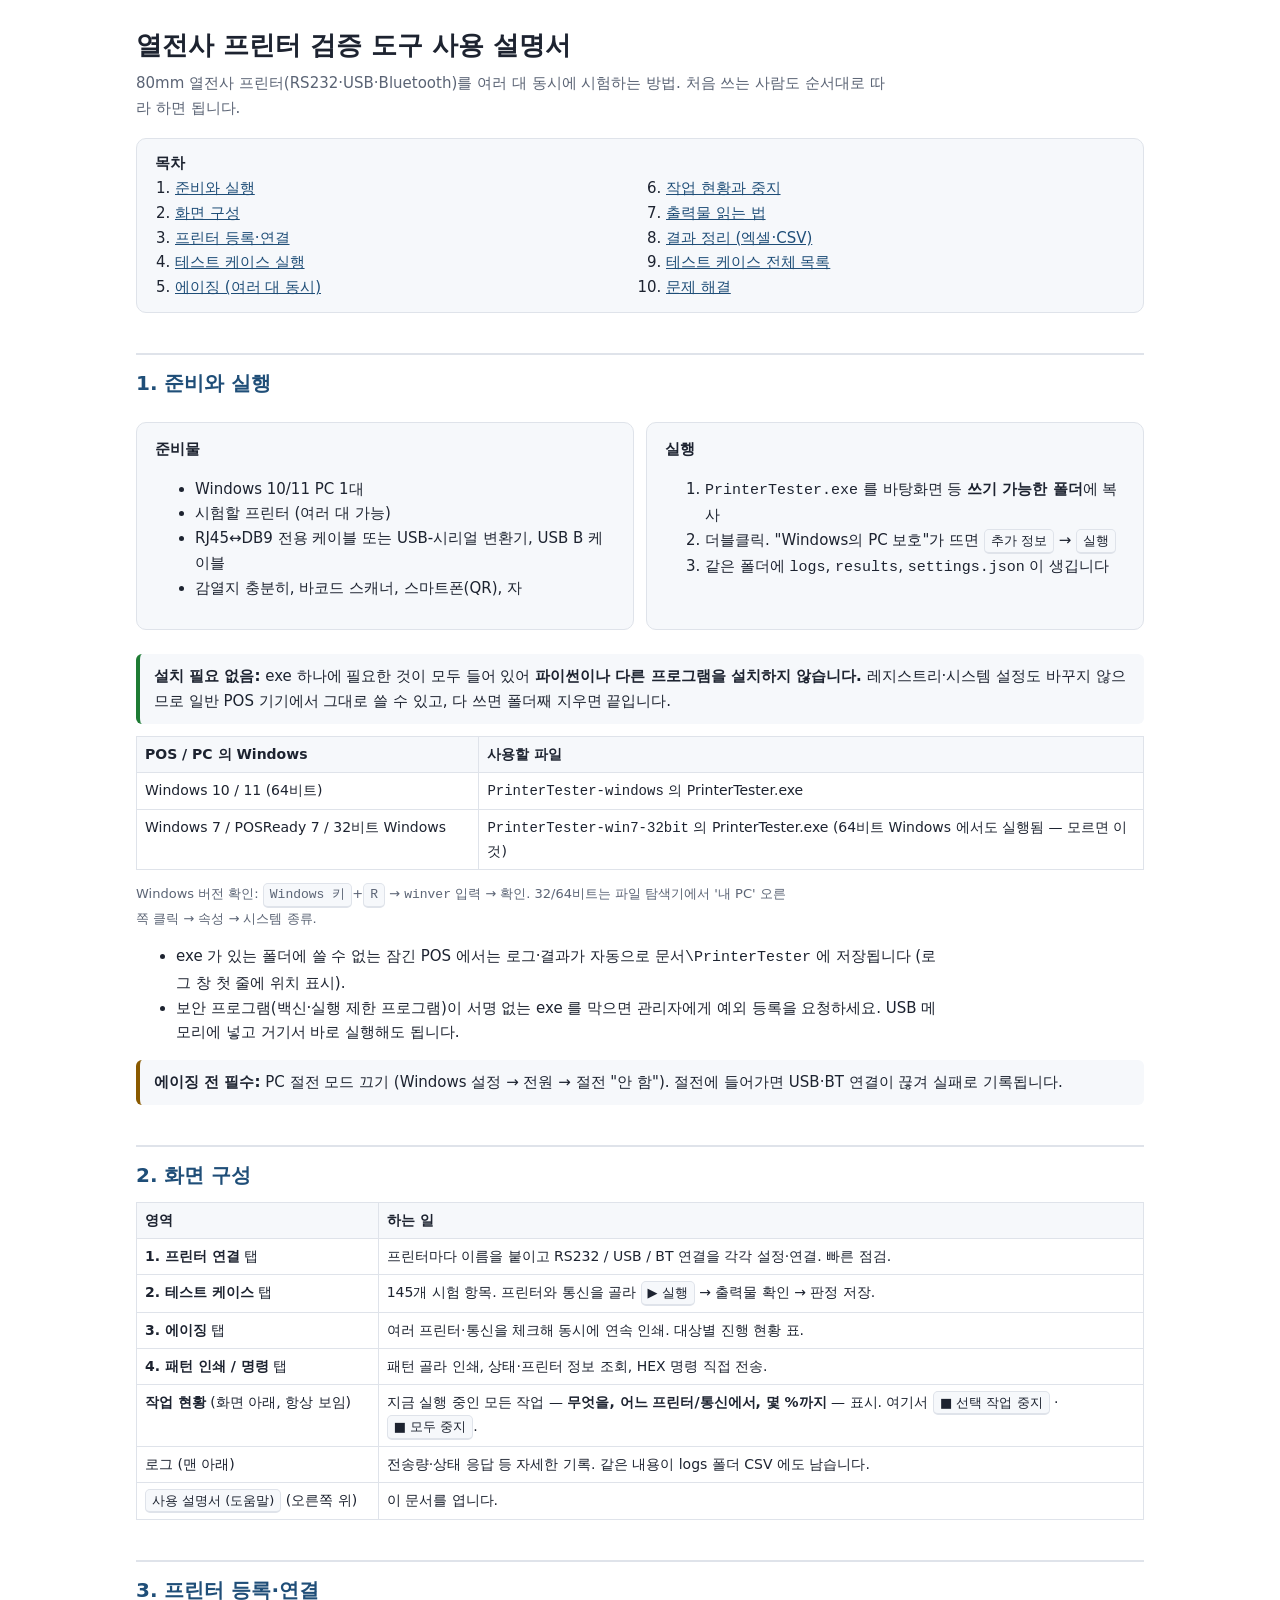
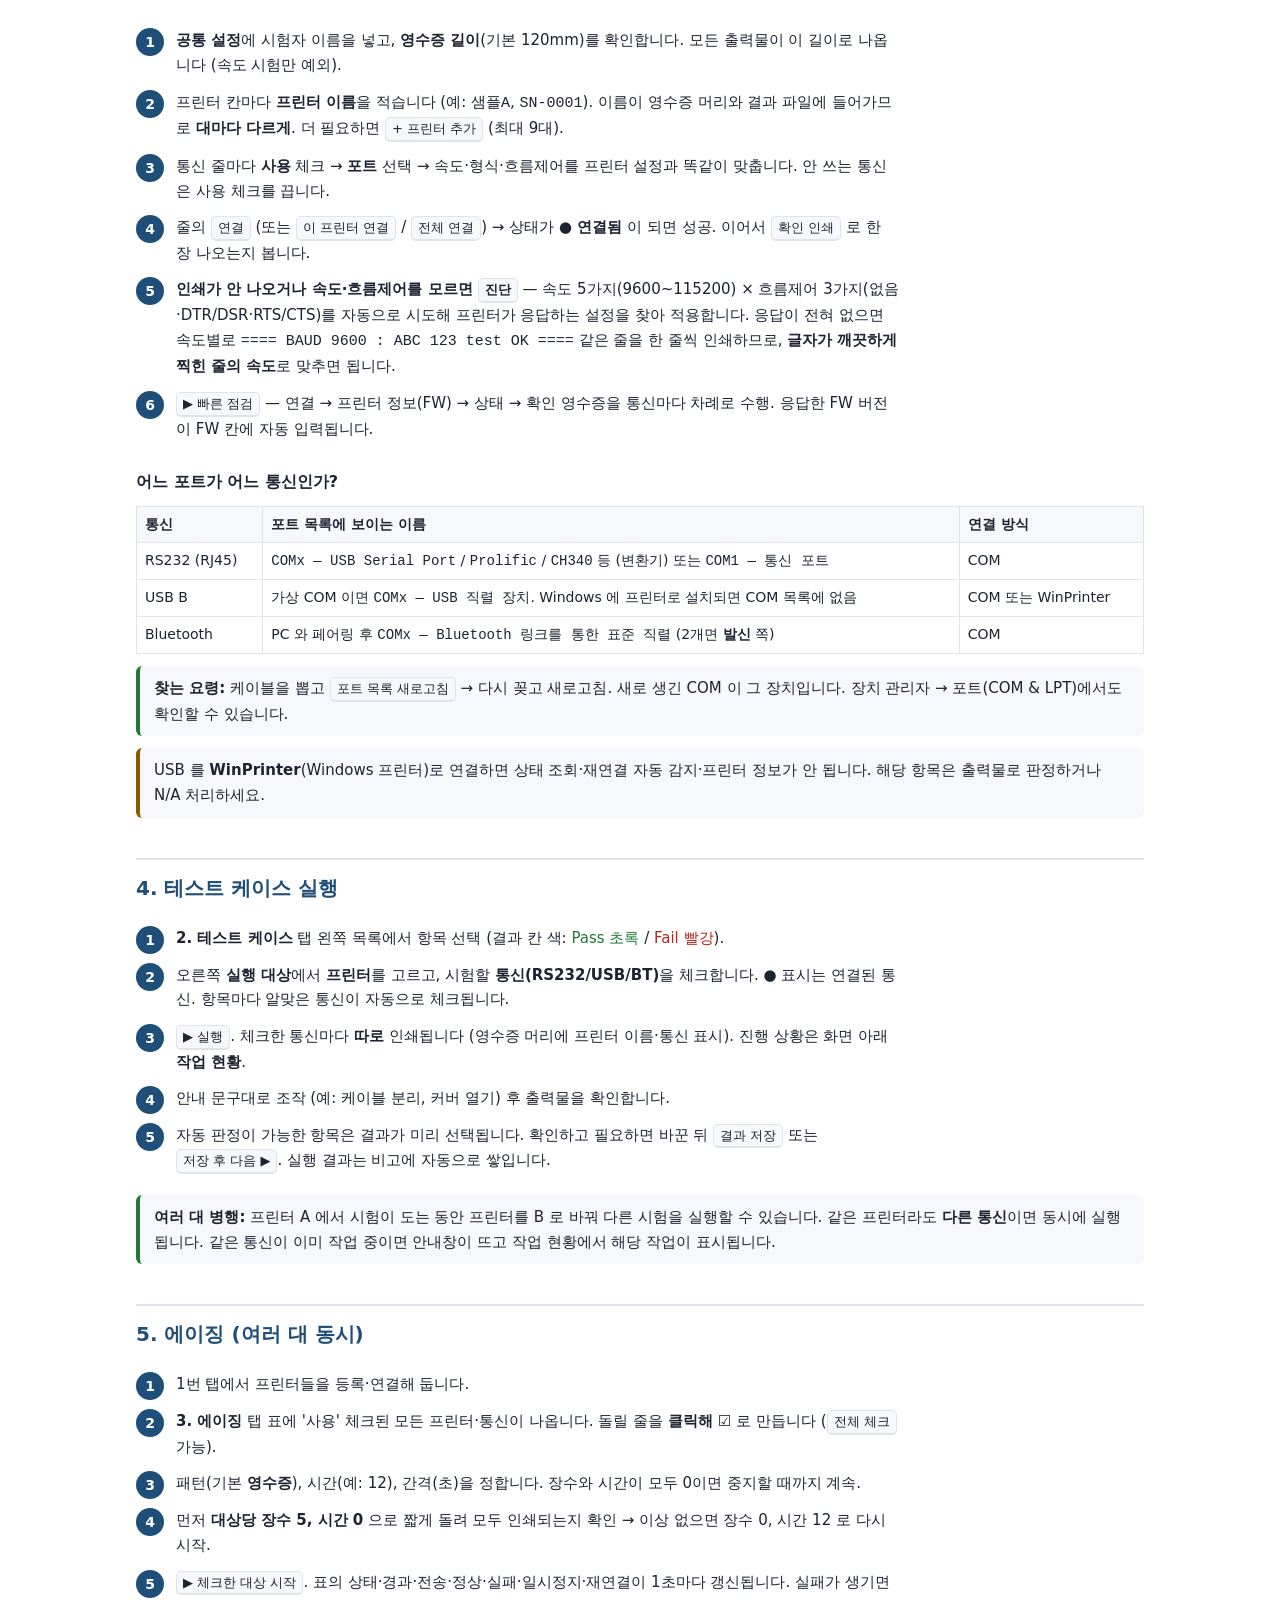
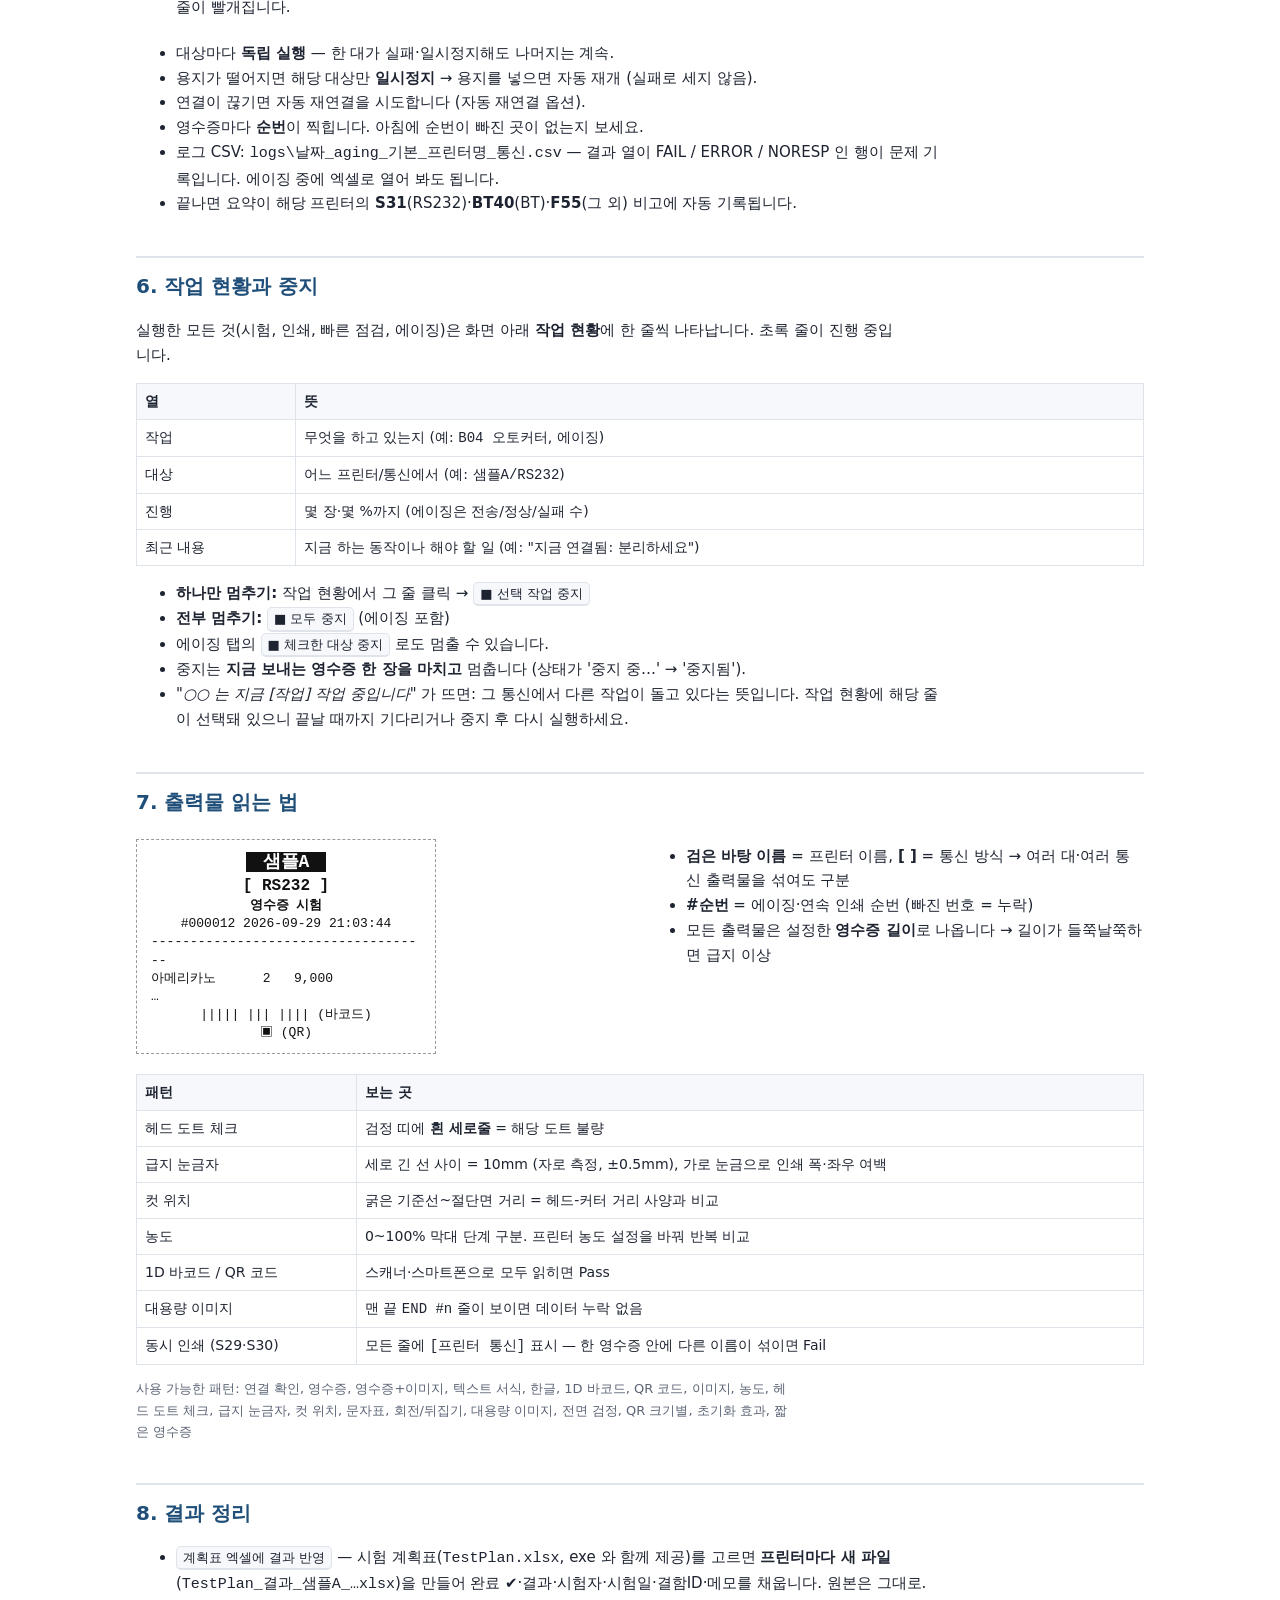
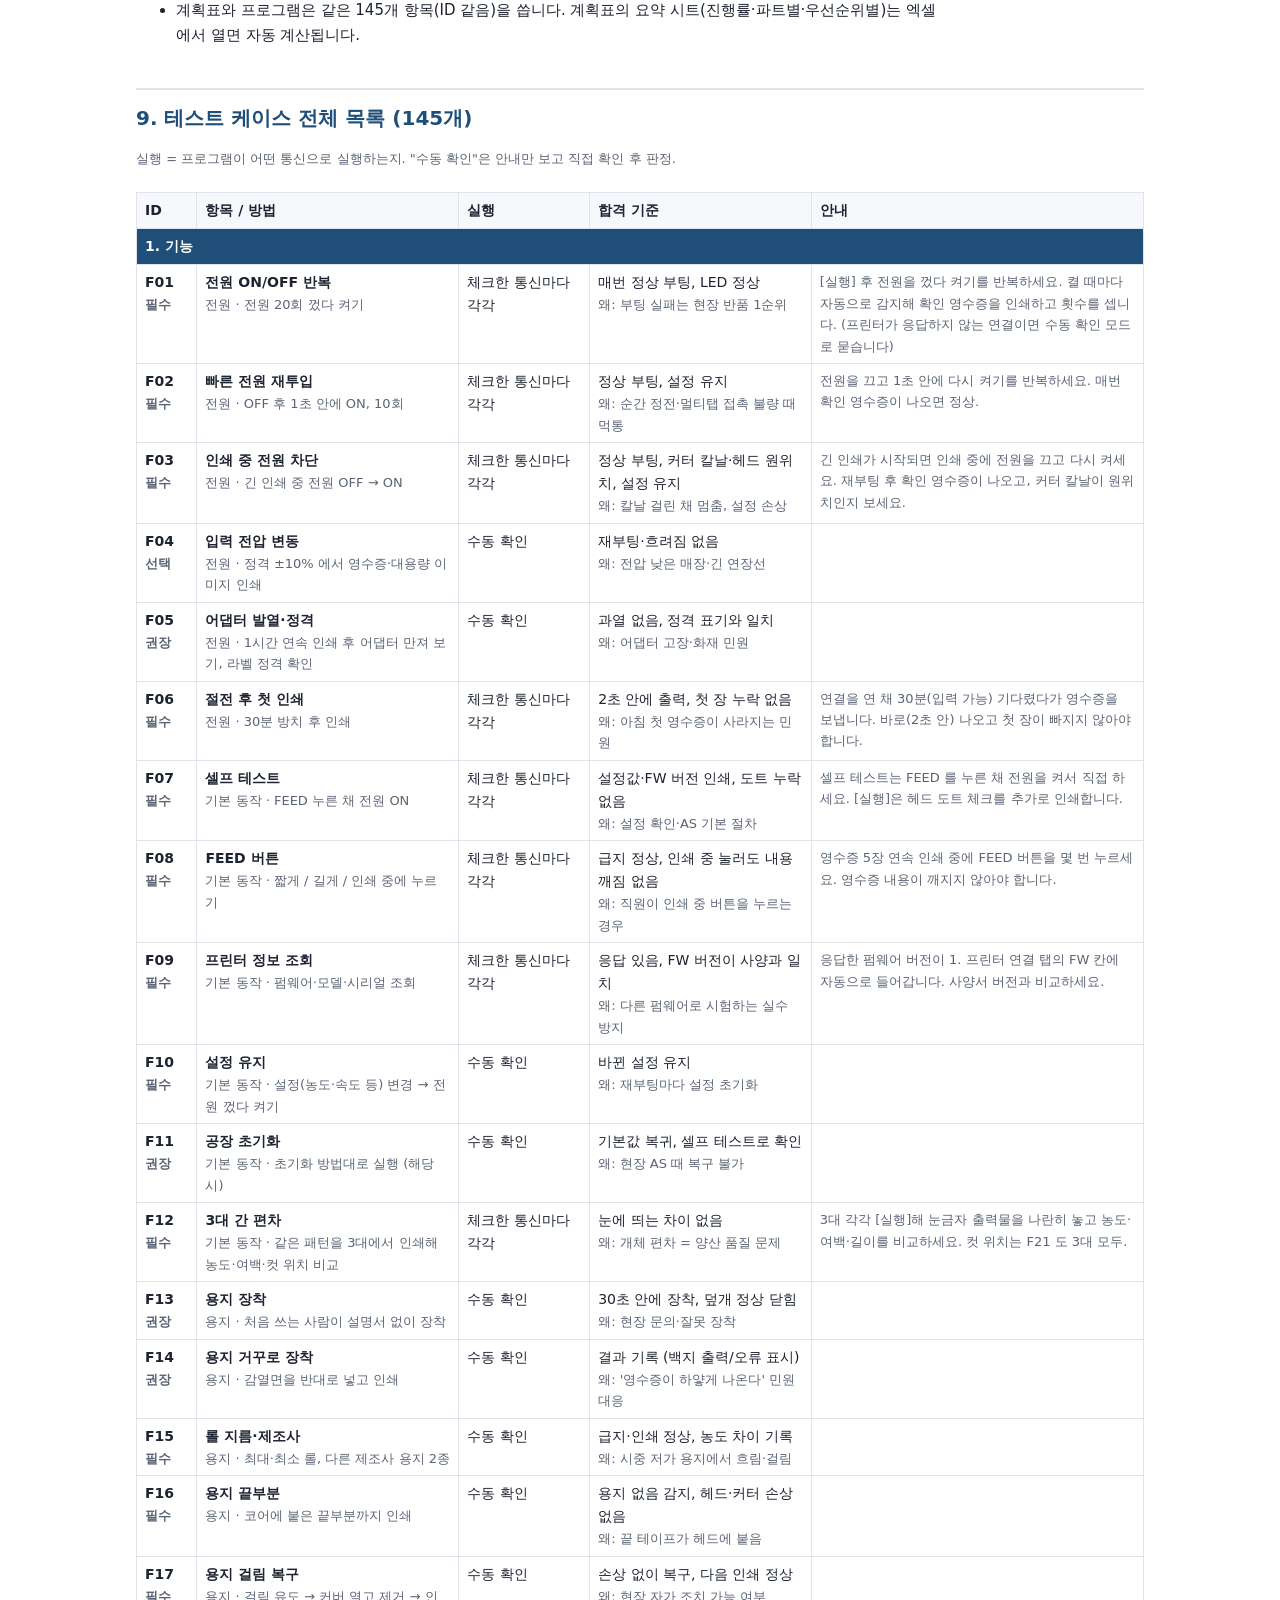
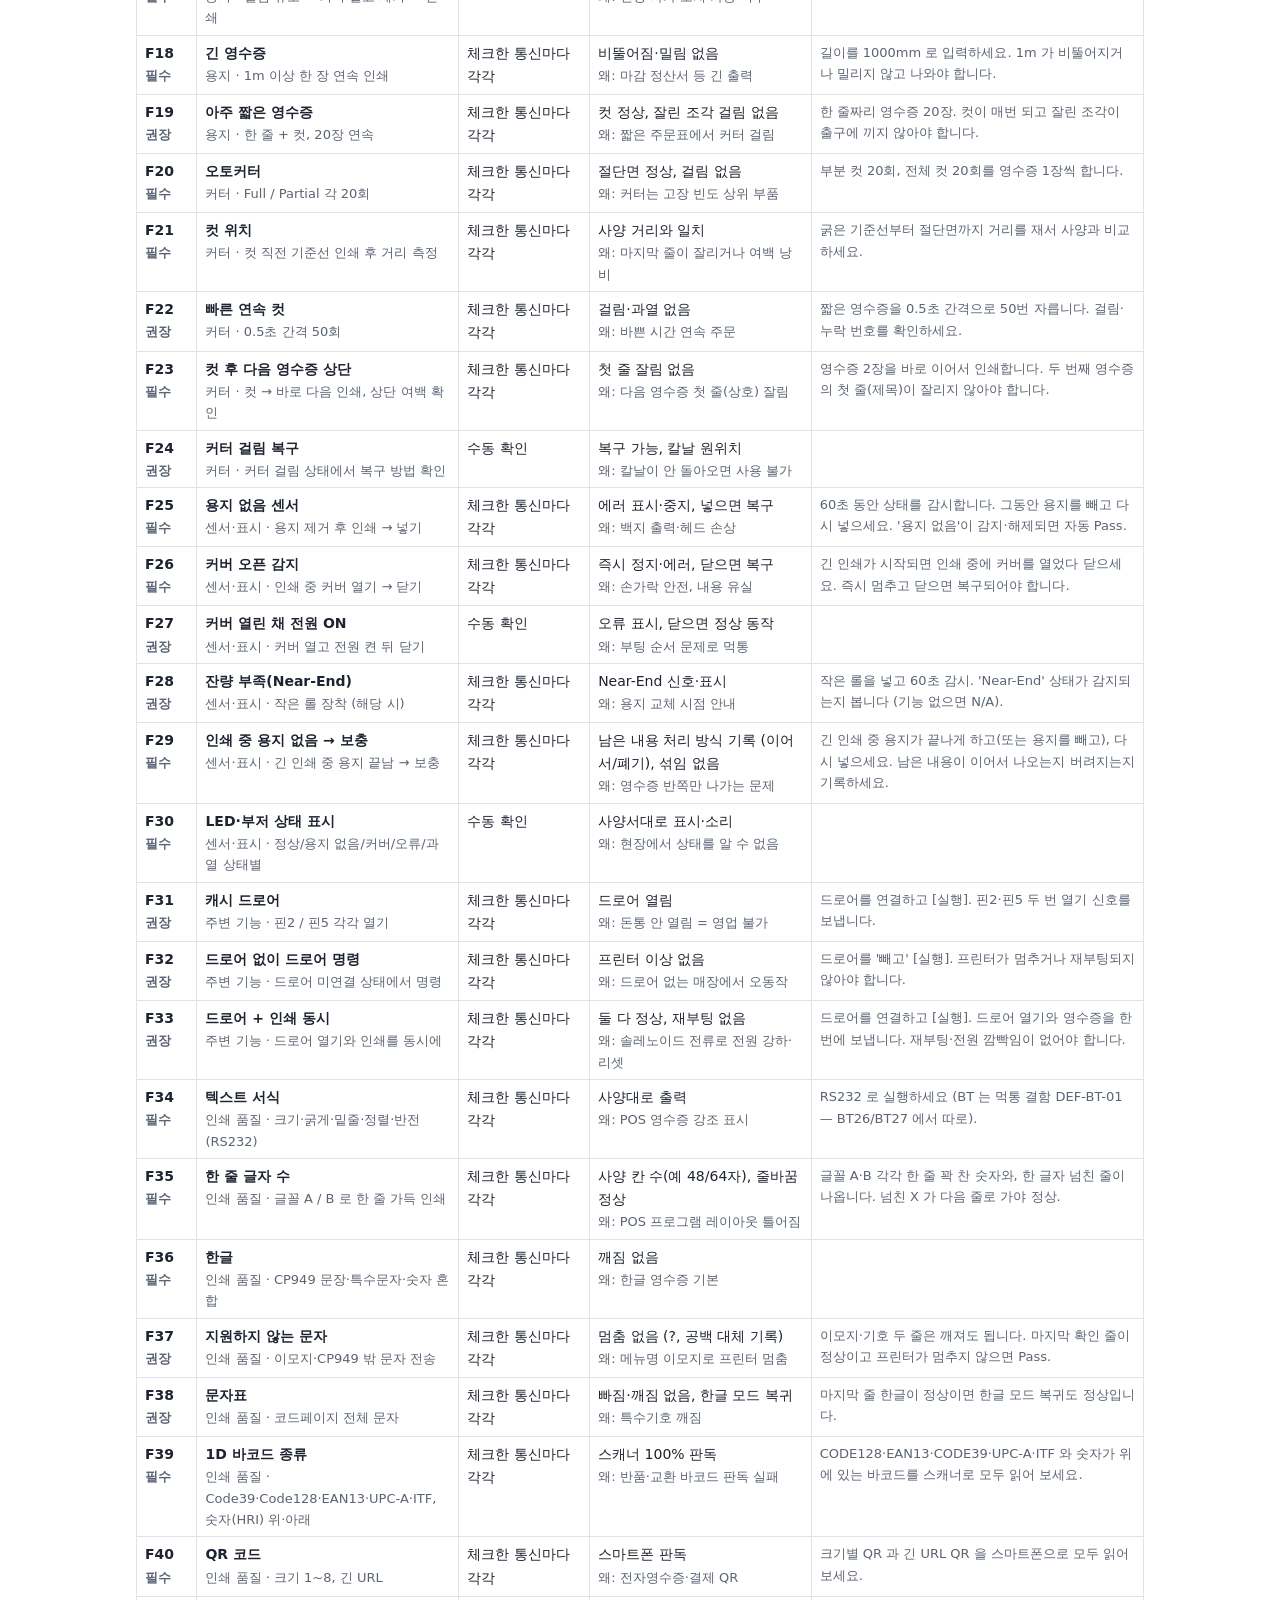
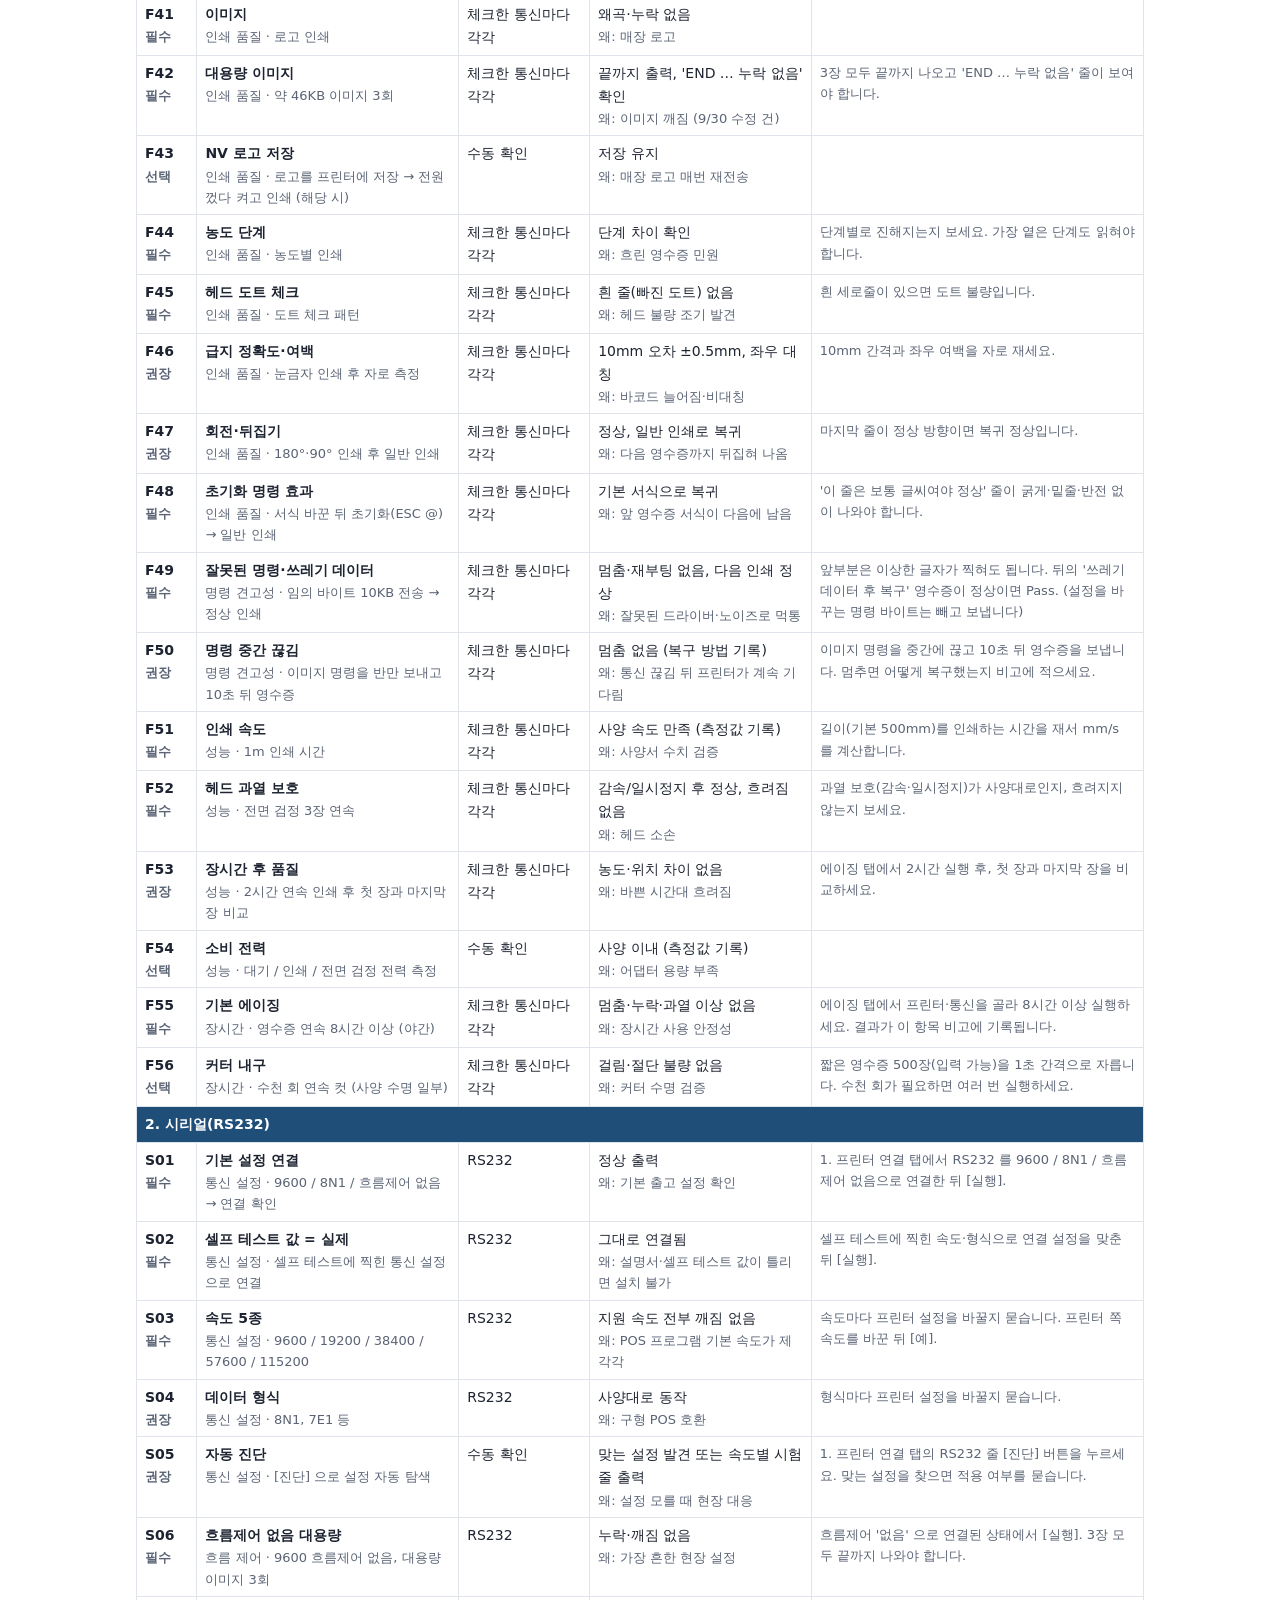
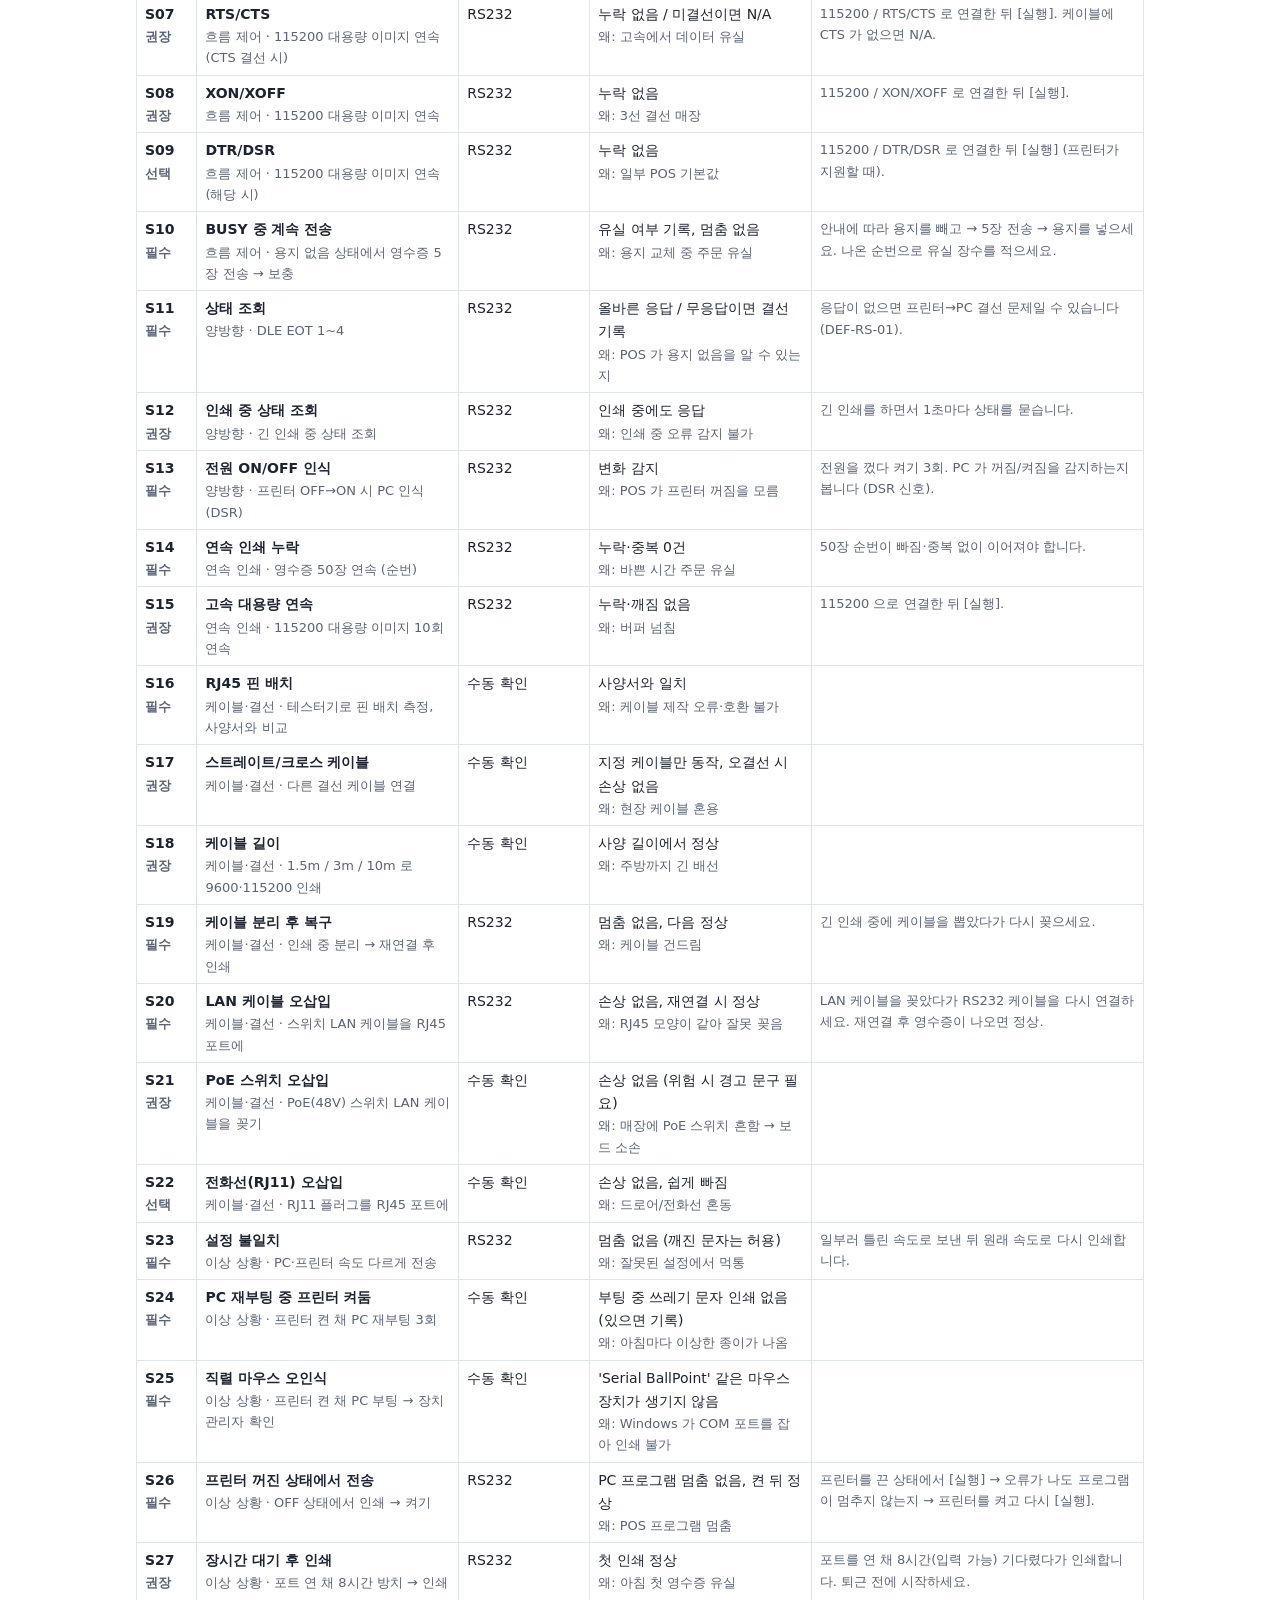
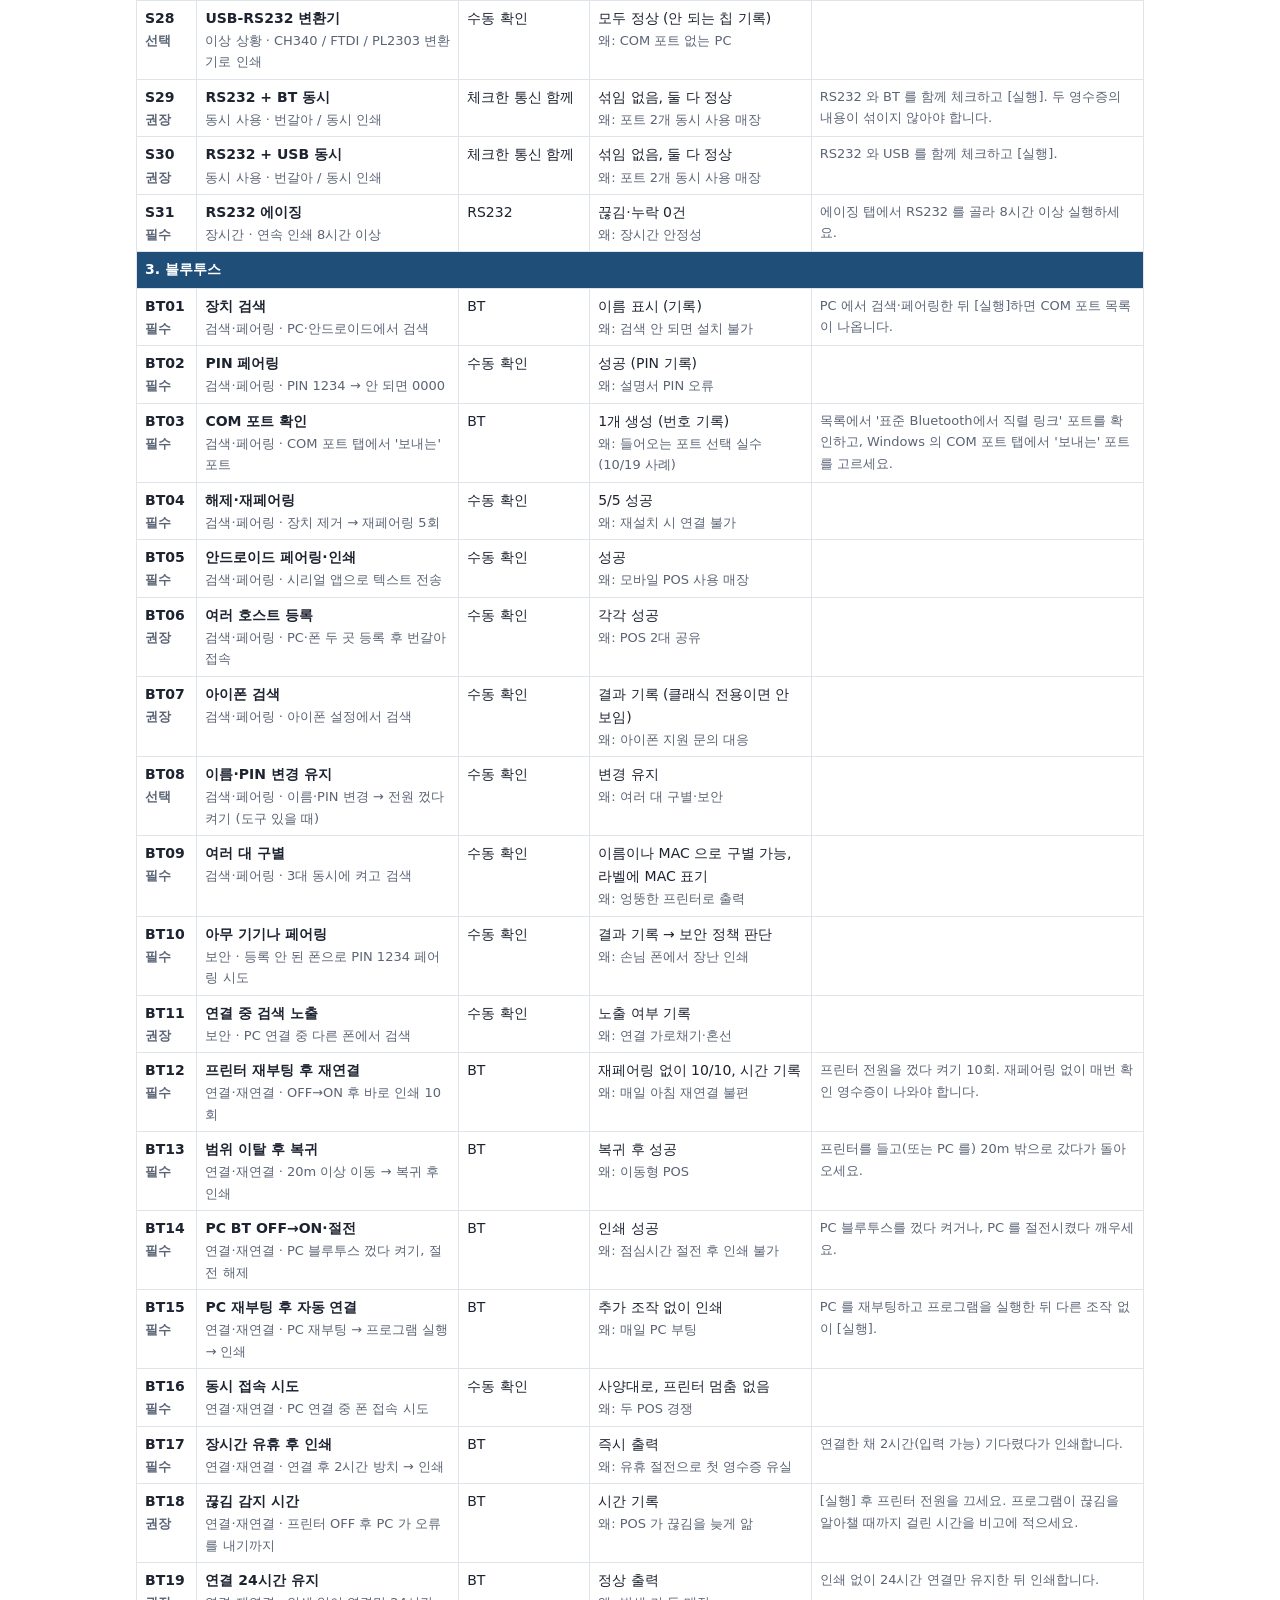
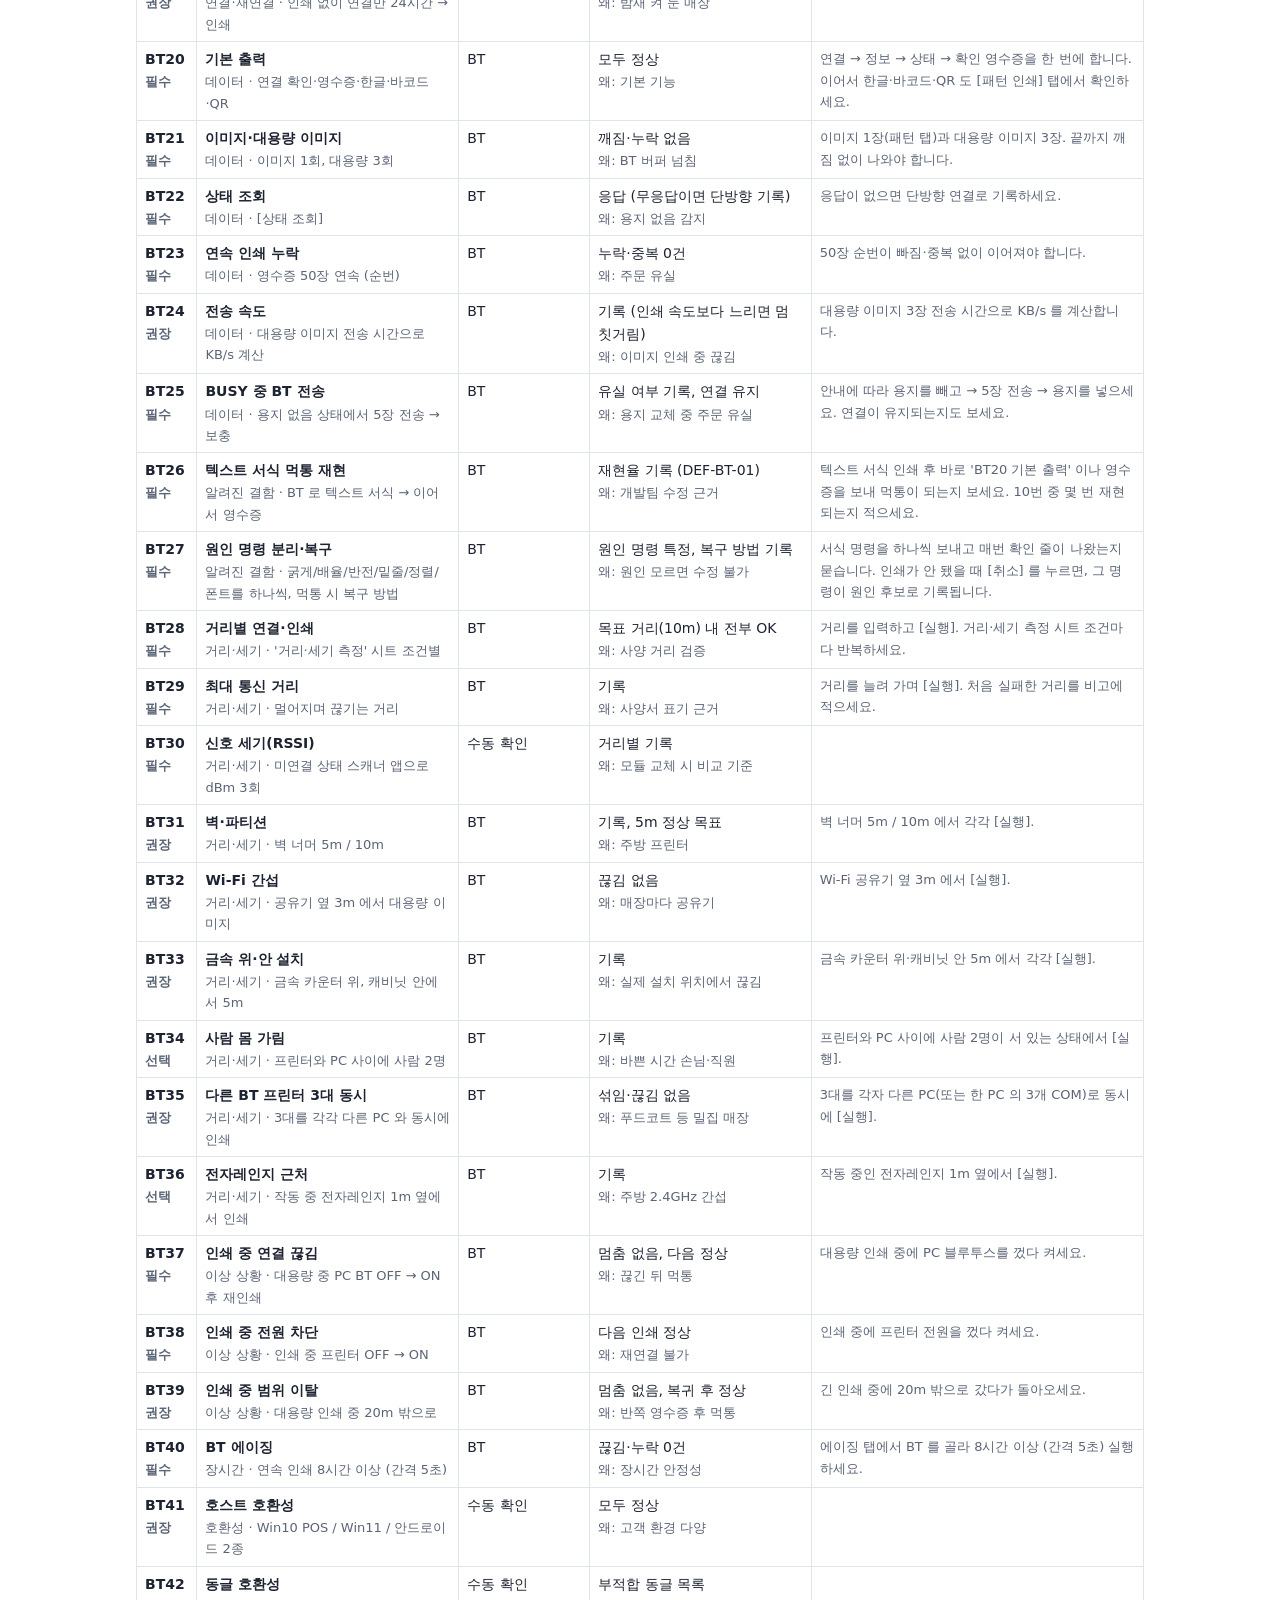
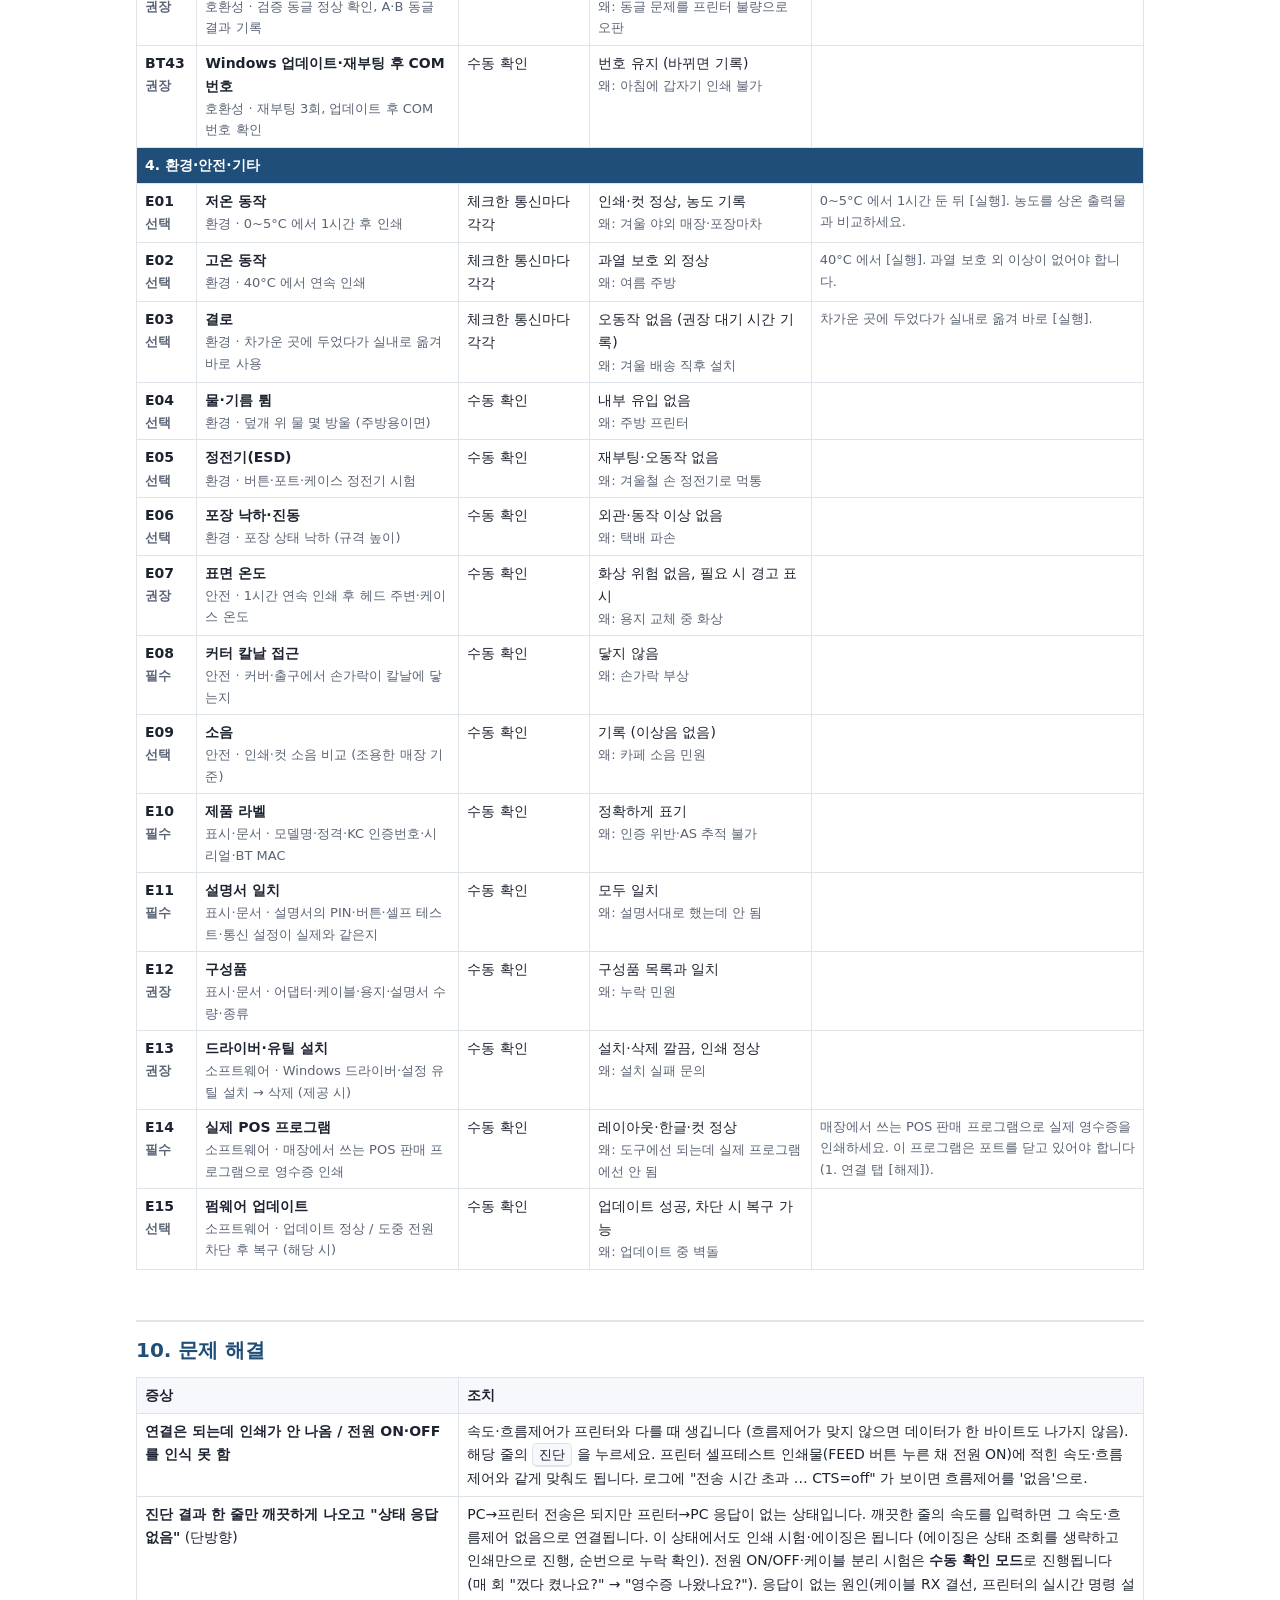
==== commit fdc6d28e: "Make PrinterTester follow the 145-item test plan - testcases.py now holds the full plan (function / " ====
--- a/printer_test_tool/manual.html
+++ b/printer_test_tool/manual.html
@@ -68,7 +68,7 @@
 <h2 id="s2">2. 화면 구성</h2>
 <table><tr><th style="width:24%">영역</th><th>하는 일</th></tr>
 <tr><td><b>1. 프린터 연결</b> 탭</td><td>프린터마다 이름을 붙이고 RS232 / USB / BT 연결을 각각 설정·연결. 빠른 점검.</td></tr>
-<tr><td><b>2. 테스트 케이스</b> 탭</td><td>50개 시험 항목. 프린터와 통신을 골라 <span class="btn">▶ 실행</span> → 출력물 확인 → 판정 저장.</td></tr>
+<tr><td><b>2. 테스트 케이스</b> 탭</td><td>145개 시험 항목. 프린터와 통신을 골라 <span class="btn">▶ 실행</span> → 출력물 확인 → 판정 저장.</td></tr>
 <tr><td><b>3. 에이징</b> 탭</td><td>여러 프린터·통신을 체크해 동시에 연속 인쇄. 대상별 진행 현황 표.</td></tr>
 <tr><td><b>4. 패턴 인쇄 / 명령</b> 탭</td><td>패턴 골라 인쇄, 상태·프린터 정보 조회, HEX 명령 직접 전송.</td></tr>
 <tr><td><b>작업 현황</b> (화면 아래, 항상 보임)</td><td>지금 실행 중인 모든 작업 — <b>무엇을, 어느 프린터/통신에서, 몇 %까지</b> — 표시. 여기서 <span class="btn">■ 선택 작업 중지</span> · <span class="btn">■ 모두 중지</span>.</td></tr>
@@ -118,7 +118,7 @@
 <li>연결이 끊기면 자동 재연결을 시도합니다 (자동 재연결 옵션).</li>
 <li>영수증마다 <b>순번</b>이 찍힙니다. 아침에 순번이 빠진 곳이 없는지 보세요.</li>
 <li>로그 CSV: <code>logs\날짜_aging_기본_프린터명_통신.csv</code> — 결과 열이 FAIL / ERROR / NORESP 인 행이 문제 기록입니다. 에이징 중에 엑셀로 열어 봐도 됩니다.</li>
-<li>끝나면 요약이 해당 프린터의 <b>X04</b> 비고에 자동 기록됩니다.</li>
+<li>끝나면 요약이 해당 프린터의 <b>S31</b>(RS232)·<b>BT40</b>(BT)·<b>F55</b>(그 외) 비고에 자동 기록됩니다.</li>
 </ul>
 
 <h2 id="s6">6. 작업 현황과 중지</h2>
@@ -152,84 +152,177 @@
 <tr><td>농도</td><td>0~100% 막대 단계 구분. 프린터 농도 설정을 바꿔 반복 비교</td></tr>
 <tr><td>1D 바코드 / QR 코드</td><td>스캐너·스마트폰으로 모두 읽히면 Pass</td></tr>
 <tr><td>대용량 이미지</td><td>맨 끝 <code>END #n</code> 줄이 보이면 데이터 누락 없음</td></tr>
-<tr><td>동시 인쇄 (X02)</td><td>모든 줄에 <code>[프린터 통신]</code> 표시 — 한 영수증 안에 다른 이름이 섞이면 Fail</td></tr>
-</table>
-<p class="sub">사용 가능한 패턴: 연결 확인, 영수증, 영수증+이미지, 텍스트 서식, 한글, 1D 바코드, QR 코드, 이미지, 농도, 헤드 도트 체크, 급지 눈금자, 컷 위치, 문자표, 회전/뒤집기, 대용량 이미지, 전면 검정</p>
+<tr><td>동시 인쇄 (S29·S30)</td><td>모든 줄에 <code>[프린터 통신]</code> 표시 — 한 영수증 안에 다른 이름이 섞이면 Fail</td></tr>
+</table>
+<p class="sub">사용 가능한 패턴: 연결 확인, 영수증, 영수증+이미지, 텍스트 서식, 한글, 1D 바코드, QR 코드, 이미지, 농도, 헤드 도트 체크, 급지 눈금자, 컷 위치, 문자표, 회전/뒤집기, 대용량 이미지, 전면 검정, QR 크기별, 초기화 효과, 짧은 영수증</p>
 
 <h2 id="s8">8. 결과 정리</h2>
 <ul>
-<li><span class="btn">계획표 엑셀에 결과 반영</span> — 검증 계획표(.xlsx)를 고르면 <b>프린터마다 새 파일</b>(<code>계획표_결과_샘플A_…xlsx</code>)을 만들어 결과·시험자·시험일·FW·결함ID·비고를 채웁니다. 원본은 그대로.</li>
-<li><span class="btn">CSV 내보내기</span> — 모든 프린터의 결과를 한 파일로 (<code>results</code> 폴더).</li>
-<li>E로 시작하는 추가 시험은 계획표에 없으므로 CSV 에만 나옵니다.</li>
+<li><span class="btn">계획표 엑셀에 결과 반영</span> — 시험 계획표(<code>TestPlan.xlsx</code>, exe 와 함께 제공)를 고르면 <b>프린터마다 새 파일</b>(<code>TestPlan_결과_샘플A_…xlsx</code>)을 만들어 완료 ✔·결과·시험자·시험일·결함ID·메모를 채웁니다. 원본은 그대로.</li>
+<li>계획표와 프로그램은 같은 145개 항목(ID 같음)을 씁니다. 계획표의 요약 시트(진행률·파트별·우선순위별)는 엑셀에서 열면 자동 계산됩니다.</li>
 </ul>
 
-<h2 id="s9">9. 테스트 케이스 전체 목록 (50개)</h2>
+<h2 id="s9">9. 테스트 케이스 전체 목록 (145개)</h2>
 <p class="sub">실행 = 프로그램이 어떤 통신으로 실행하는지. "수동 확인"은 안내만 보고 직접 확인 후 판정.</p>
 <div class="tbl-wrap"><table>
 <tr><th style="width:6%">ID</th><th style="width:26%">항목 / 방법</th><th style="width:13%">실행</th><th style="width:22%">합격 기준</th><th>안내</th></tr>
-<tr class="cat"><td colspan="5">기본 기능</td></tr>
-<tr><td class="id">B01</td><td><b>전원 ON/OFF</b><div class="sub">전원 20회 반복 인가</div></td><td>RS232</td><td>매번 정상 부팅, LED 정상</td><td class="sub">[실행] 후 프린터 전원을 껐다 켜기를 반복하세요. 켤 때마다 상태 응답을 감지해 확인 영수증을 자동 인쇄하고 횟수를 셉니다.</td></tr>
-<tr><td class="id">B02</td><td><b>셀프 테스트</b><div class="sub">FEED 버튼 누른 채 전원 ON</div></td><td>체크한 통신마다 각각</td><td>설정값·FW 버전 인쇄, 도트 누락 없음</td><td class="sub">셀프 테스트는 버튼으로 직접 실행하세요. [실행]은 헤드 도트 체크 패턴을 인쇄합니다(흰 세로줄 = 도트 불량).</td></tr>
-<tr><td class="id">B03</td><td><b>급지(FEED)</b><div class="sub">FEED 버튼</div></td><td>수동 확인</td><td>용지가 부드럽게 배출</td><td class="sub">FEED 버튼을 눌러 직접 확인하세요.</td></tr>
-<tr><td class="id">B04</td><td><b>오토커터</b><div class="sub">Full / Partial 컷 각 20회</div></td><td>체크한 통신마다 각각</td><td>절단면 정상, 걸림 없음</td><td class="sub">부분 컷 → 전체 컷을 정한 횟수만큼(기본 각 10회, 영수증 1장씩) 자동으로 한 뒤 상태를 조회합니다.</td></tr>
-<tr><td class="id">B05</td><td><b>용지 없음 센서</b><div class="sub">용지 제거 후 인쇄 요청</div></td><td>체크한 통신마다 각각</td><td>에러 LED, 인쇄 중지, 용지 넣으면 복구</td><td class="sub">[실행] 후 60초 동안 상태를 감시합니다. 용지를 빼고 → 넣어 보세요. &#x27;용지 없음&#x27; → &#x27;정상&#x27; 변화가 기록되면 OK.</td></tr>
-<tr><td class="id">B06</td><td><b>커버 오픈 감지</b><div class="sub">인쇄 중 커버 열기</div></td><td>체크한 통신마다 각각</td><td>즉시 정지·에러 표시, 닫으면 복구</td><td class="sub">[실행] 시 영수증 5장을 연속 전송하고 상태를 감시합니다. 인쇄 중 커버를 열었다 닫으세요. &#x27;커버 열림&#x27; 감지 후 복구 확인.</td></tr>
-<tr><td class="id">B07</td><td><b>잔량 부족 센서(해당 시)</b><div class="sub">롤 지름이 작은 용지 사용</div></td><td>체크한 통신마다 각각</td><td>Near-End 신호 발생</td><td class="sub">잔량이 적은 롤을 넣고 [실행]. &#x27;용지 잔량 부족&#x27;이 나타나면 OK.</td></tr>
-<tr><td class="id">B08</td><td><b>캐시드로어(해당 시)</b><div class="sub">ESC p 명령</div></td><td>체크한 통신마다 각각</td><td>드로어 열림</td><td class="sub">드로어를 연결하고 [실행].</td></tr>
-<tr class="cat"><td colspan="5">RS232(RJ45)</td></tr>
-<tr><td class="id">R01</td><td><b>Baud rate</b><div class="sub">9600/19200/38400/57600/115200 각각 인쇄</div></td><td>RS232</td><td>전부 깨짐 없이 인쇄</td><td class="sub">프로그램이 속도별로 프린터 설정 변경을 요청합니다. 프린터를 바꾼 뒤 [확인]을 누르면 그 속도로 인쇄·상태 확인.</td></tr>
-<tr><td class="id">R02</td><td><b>데이터 형식</b><div class="sub">8N1, 7E1 등 지원 조합</div></td><td>RS232</td><td>사양대로 동작</td><td class="sub">R01과 같은 방식. 목록에서 데이터 형식(8N1/7E1/8E1/8O1 등)을 선택합니다.</td></tr>
-<tr><td class="id">R03</td><td><b>흐름 제어 RTS/CTS</b><div class="sub">115200bps 대용량 이미지 연속 전송</div></td><td>RS232</td><td>데이터 누락 없음</td><td class="sub">연결 탭에서 흐름제어를 RTS/CTS 로 설정 후 [실행]. 이미지 5장(각 약 57KB) 끝의 &#x27;END #n&#x27; 줄이 모두 보이면 누락 없음.</td></tr>
-<tr><td class="id">R04</td><td><b>흐름 제어 XON/XOFF</b><div class="sub">115200bps 대용량 이미지 연속 전송</div></td><td>RS232</td><td>데이터 누락 없음</td><td class="sub">흐름제어를 XON/XOFF 로 바꾸고(프린터도 동일하게) [실행].</td></tr>
-<tr><td class="id">R05</td><td><b>상태 조회</b><div class="sub">DLE EOT 1~4 전송</div></td><td>RS232</td><td>올바른 상태 바이트 응답</td><td class="sub">DLE EOT 1~4 응답과 고정 비트 형식을 자동 판정합니다.</td></tr>
-<tr><td class="id">R06</td><td><b>케이블 분리 후 복구</b><div class="sub">인쇄 중 분리 후 재연결</div></td><td>RS232</td><td>멈춤 없음, 다음 작업 정상</td><td class="sub">[실행] 시 영수증 5장을 연속 전송합니다. 인쇄 중 RJ45 케이블을 뽑았다 다시 꽂으세요. 재연결 감지 후 확인 영수증 자동 인쇄.</td></tr>
-<tr><td class="id">R07</td><td><b>설정 불일치</b><div class="sub">PC·프린터 Baud를 다르게 설정</div></td><td>RS232</td><td>프린터 멈춤 없음(쓰레기 문자 인쇄는 허용)</td><td class="sub">틀린 Baud 로 데이터를 보낸 뒤 원래 Baud 로 정상 인쇄되는지 자동 확인합니다.</td></tr>
-<tr><td class="id">R08</td><td><b>LAN 케이블 오삽입</b><div class="sub">스위치에 연결된 LAN 케이블을 RJ45 포트에 연결</div></td><td>RS232</td><td>손상 없음, 시리얼 재연결 시 정상</td><td class="sub">LAN 케이블을 1분간 꽂았다가 뺀 뒤 시리얼 케이블을 다시 연결하고 [실행]으로 정상 인쇄를 확인하세요.</td></tr>
-<tr class="cat"><td colspan="5">USB B-type</td></tr>
-<tr><td class="id">U01</td><td><b>장치 인식</b><div class="sub">Windows 10/11에 연결</div></td><td>USB</td><td>장치 관리자 정상 인식(VID/PID 확인)</td><td class="sub">[실행]으로 PC가 인식한 COM 포트/프린터 목록을 봅니다. 장치 관리자에서 VID/PID도 확인하세요.</td></tr>
-<tr><td class="id">U02</td><td><b>드라이버 인쇄</b><div class="sub">메모장/테스트 페이지 인쇄</div></td><td>수동 확인</td><td>정상 출력</td><td class="sub">Windows 프린터 속성 → [테스트 페이지 인쇄] 또는 메모장 인쇄로 직접 확인하세요.</td></tr>
-<tr><td class="id">U03</td><td><b>RAW 인쇄</b><div class="sub">ESC/POS 데이터 직접 전송</div></td><td>USB</td><td>정상 출력</td><td class="sub"></td></tr>
-<tr><td class="id">U04</td><td><b>상태 조회</b><div class="sub">양방향 상태 요청</div></td><td>USB</td><td>올바른 응답</td><td class="sub">USB 가 가상 COM 이면 조회 가능. Windows 프린터(스풀러) 연결이면 N/A 로 표시됩니다.</td></tr>
-<tr><td class="id">U05</td><td><b>핫플러그</b><div class="sub">연결/분리 50회 반복</div></td><td>USB</td><td>매번 재인식, 인쇄 정상</td><td class="sub">[실행] 후 USB 케이블을 뽑았다 꽂기를 반복하세요. 재인식될 때마다 자동 인쇄하고 횟수를 셉니다. (가상 COM 연결 필요)</td></tr>
-<tr><td class="id">U06</td><td><b>절전 복귀</b><div class="sub">PC 절전 해제 후 인쇄</div></td><td>USB</td><td>재연결 없이 인쇄</td><td class="sub">PC를 절전 모드로 보냈다가 깨운 뒤 [실행].</td></tr>
-<tr><td class="id">U07</td><td><b>대용량</b><div class="sub">이미지 영수증 50장 연속</div></td><td>USB</td><td>누락·깨짐 없음</td><td class="sub">순번 1~50 이 빠짐없이 나왔는지 확인.</td></tr>
-<tr><td class="id">U08</td><td><b>기타 OS(가능 시)</b><div class="sub">Android OTG 또는 Linux</div></td><td>수동 확인</td><td>인식 및 인쇄</td><td class="sub">Linux 에서도 이 프로그램이 동작합니다(COM 연결).</td></tr>
-<tr class="cat"><td colspan="5">Bluetooth</td></tr>
-<tr><td class="id">T01</td><td><b>검색·페어링</b><div class="sub">Android에서 검색 후 PIN 입력</div></td><td>BT</td><td>기기명 표시, 페어링 성공</td><td class="sub">PC에서 페어링하면 &#x27;Bluetooth 링크를 통한 표준 직렬&#x27; COM 포트가 생깁니다(보통 2개 중 &#x27;발신&#x27; 포트 사용).</td></tr>
-<tr><td class="id">T02</td><td><b>인쇄</b><div class="sub">테스트 앱으로 영수증 인쇄</div></td><td>BT</td><td>정상 출력</td><td class="sub"></td></tr>
-<tr><td class="id">T03</td><td><b>통신 거리</b><div class="sub">1m / 5m / 10m 각 10장</div></td><td>BT</td><td>사양 거리 내 100% 성공</td><td class="sub">거리를 입력하면 영수증에 표시됩니다. 거리마다 [실행]을 반복하세요.</td></tr>
-<tr><td class="id">T04</td><td><b>재연결(범위 이탈)</b><div class="sub">범위 이탈 후 복귀</div></td><td>BT</td><td>자동/앱 재연결, 인쇄 정상</td><td class="sub">[실행] 후 노트북/프린터를 범위 밖으로 옮겼다가 돌아오세요.</td></tr>
-<tr><td class="id">T05</td><td><b>재연결(프린터 재부팅)</b><div class="sub">프린터 전원 OFF→ON</div></td><td>BT</td><td>재페어링 없이 재연결</td><td class="sub">[실행] 후 프린터 전원을 껐다 켜세요.</td></tr>
-<tr><td class="id">T06</td><td><b>인쇄 중 끊김</b><div class="sub">전송 중 폰 BT OFF</div></td><td>BT</td><td>프린터 멈춤 없음, 재연결 후 정상</td><td class="sub">[실행] 시 영수증 5장을 연속 전송합니다. 인쇄 중 PC 블루투스를 끄고 다시 켜세요.</td></tr>
-<tr><td class="id">T07</td><td><b>대용량</b><div class="sub">이미지 영수증 20장 연속</div></td><td>BT</td><td>누락 없음</td><td class="sub"></td></tr>
-<tr><td class="id">T08</td><td><b>다중 기기</b><div class="sub">두 번째 폰으로 연결 시도</div></td><td>수동 확인</td><td>사양대로 동작(거부/허용)</td><td class="sub">이 프로그램으로 연결을 유지한 상태에서 폰으로 연결을 시도해 보세요.</td></tr>
-<tr class="cat"><td colspan="5">명령어·품질</td></tr>
-<tr><td class="id">P01</td><td><b>텍스트 서식</b><div class="sub">크기·굵게·밑줄·정렬·반전</div></td><td>체크한 통신마다 각각</td><td>사양대로 출력</td><td class="sub"></td></tr>
-<tr><td class="id">P02</td><td><b>한글</b><div class="sub">CP949 문장·특수문자</div></td><td>체크한 통신마다 각각</td><td>깨짐 없음</td><td class="sub"></td></tr>
-<tr><td class="id">P03</td><td><b>1D 바코드</b><div class="sub">Code128, EAN13</div></td><td>체크한 통신마다 각각</td><td>스캐너 100% 판독</td><td class="sub">바코드 스캐너로 각 바코드를 읽어 보세요.</td></tr>
-<tr><td class="id">P04</td><td><b>2D 바코드</b><div class="sub">QR 크기별</div></td><td>체크한 통신마다 각각</td><td>스마트폰 판독</td><td class="sub">스마트폰 카메라로 두 QR 을 읽어 보세요.</td></tr>
-<tr><td class="id">P05</td><td><b>이미지</b><div class="sub">GS v 0 로고 인쇄</div></td><td>체크한 통신마다 각각</td><td>왜곡·누락 없음</td><td class="sub"></td></tr>
-<tr><td class="id">P06</td><td><b>농도</b><div class="sub">농도 단계별 인쇄</div></td><td>체크한 통신마다 각각</td><td>단계별 차이 육안 확인</td><td class="sub">프린터 농도 설정을 바꿔 가며 반복 인쇄해 비교하세요.</td></tr>
-<tr><td class="id">P07</td><td><b>인쇄 속도</b><div class="sub">1m 인쇄 시간 측정</div></td><td>체크한 통신마다 각각</td><td>사양 속도(mm/s) 만족</td><td class="sub">[실행]과 동시에 시간 측정이 시작됩니다. 인쇄가 끝나면 [인쇄 완료]를 누르세요.</td></tr>
-<tr class="cat"><td colspan="5">교차 시험</td></tr>
-<tr><td class="id">X01</td><td><b>3포트 동시 연결</b><div class="sub">3포트 연결 상태에서 포트별 순차 인쇄</div></td><td>체크한 통신 함께</td><td>모두 정상</td><td class="sub">선택한 프린터의 연결된 인터페이스로 차례로 한 장씩 인쇄합니다.</td></tr>
-<tr><td class="id">X02</td><td><b>동시 인쇄</b><div class="sub">3포트로 동시 전송</div></td><td>체크한 통신 함께</td><td>영수증 간 내용 섞임 없음</td><td class="sub">모든 줄에 채널 이름이 찍힙니다. 한 영수증 안에 다른 채널 이름이 보이면 FAIL.</td></tr>
-<tr><td class="id">X03</td><td><b>인쇄 중 타 포트 입력</b><div class="sub">USB 긴 인쇄 중 BT 전송</div></td><td>체크한 통신 함께</td><td>사양대로 처리, 섞임 없음</td><td class="sub">USB(없으면 첫 인터페이스)로 영수증 3장 인쇄 중 BT(또는 다른 인터페이스)로 1장을 보냅니다.</td></tr>
-<tr><td class="id">X04</td><td><b>야간 에이징 결과</b><div class="sub">에이징 #1·#2 로그 확인</div></td><td>체크한 통신 함께</td><td>멈춤·누락·과열 이상 없음</td><td class="sub">에이징 탭에서 프린터·인터페이스를 골라 [선택 시작]. 결과 요약이 이 항목 비고에 자동 기록됩니다.</td></tr>
-<tr class="cat"><td colspan="5">추가 시험</td></tr>
-<tr><td class="id">E01</td><td><b>프린터 정보 조회</b><div class="sub">GS I 로 펌웨어·모델·시리얼 조회</div></td><td>체크한 통신마다 각각</td><td>정보 응답, FW 버전이 사양과 일치</td><td class="sub">응답한 펌웨어 버전이 공통 설정의 FW 버전 칸에 자동으로 들어갑니다.</td></tr>
-<tr><td class="id">E02</td><td><b>급지 정확도·여백</b><div class="sub">눈금자 패턴 인쇄 후 자로 측정</div></td><td>체크한 통신마다 각각</td><td>10mm 간격 오차 ±0.5mm 이내, 좌우 여백 대칭</td><td class="sub">세로 눈금 긴 선 사이가 10mm 인지, 가로 눈금으로 인쇄 폭(72mm 내외)과 여백을 자로 재세요.</td></tr>
-<tr><td class="id">E03</td><td><b>컷 위치</b><div class="sub">컷 직전 기준선 인쇄</div></td><td>체크한 통신마다 각각</td><td>기준선~절단면 거리가 사양과 일치</td><td class="sub">굵은 기준선부터 절단면까지 거리를 재서 헤드-커터 거리 사양과 비교하세요.</td></tr>
-<tr><td class="id">E04</td><td><b>문자표(코드페이지)</b><div class="sub">ASCII·코드페이지 0 전체 문자 인쇄</div></td><td>체크한 통신마다 각각</td><td>빠짐·깨짐 없음, 한글 모드 복귀</td><td class="sub">마지막 줄 한글이 정상이면 한글 모드 복귀도 정상입니다.</td></tr>
-<tr><td class="id">E05</td><td><b>회전·뒤집기 인쇄</b><div class="sub">ESC { / ESC V 명령</div></td><td>체크한 통신마다 각각</td><td>180도·90도 인쇄 후 정상 복귀</td><td class="sub"></td></tr>
-<tr><td class="id">E06</td><td><b>헤드 과열 보호</b><div class="sub">전면 검정 인쇄 연속 3장</div></td><td>체크한 통신마다 각각</td><td>과열 시 속도 저하/일시정지 후 정상 복귀, 인쇄 흐려짐 없음</td><td class="sub">헤드 과열 보호 동작(속도 저하·일시 정지)이 사양대로인지 봅니다.</td></tr>
-<tr><td class="id">E07</td><td><b>빠른 점검</b><div class="sub">연결·정보·상태·확인 영수증 한 번에</div></td><td>체크한 통신 함께</td><td>모든 인터페이스 정상 응답·출력</td><td class="sub">선택한 인터페이스마다 연결 → 정보 → 상태 → 확인 영수증을 차례로 수행합니다.</td></tr>
+<tr class="cat"><td colspan="5">1. 기능</td></tr>
+<tr><td class="id">F01<div class="sub">필수</div></td><td><b>전원 ON/OFF 반복</b><div class="sub">전원 · 전원 20회 껐다 켜기</div></td><td>체크한 통신마다 각각</td><td>매번 정상 부팅, LED 정상<div class="sub">왜: 부팅 실패는 현장 반품 1순위</div></td><td class="sub">[실행] 후 전원을 껐다 켜기를 반복하세요. 켤 때마다 자동으로 감지해 확인 영수증을 인쇄하고 횟수를 셉니다. (프린터가 응답하지 않는 연결이면 수동 확인 모드로 묻습니다)</td></tr>
+<tr><td class="id">F02<div class="sub">필수</div></td><td><b>빠른 전원 재투입</b><div class="sub">전원 · OFF 후 1초 안에 ON, 10회</div></td><td>체크한 통신마다 각각</td><td>정상 부팅, 설정 유지<div class="sub">왜: 순간 정전·멀티탭 접촉 불량 때 먹통</div></td><td class="sub">전원을 끄고 1초 안에 다시 켜기를 반복하세요. 매번 확인 영수증이 나오면 정상.</td></tr>
+<tr><td class="id">F03<div class="sub">필수</div></td><td><b>인쇄 중 전원 차단</b><div class="sub">전원 · 긴 인쇄 중 전원 OFF → ON</div></td><td>체크한 통신마다 각각</td><td>정상 부팅, 커터 칼날·헤드 원위치, 설정 유지<div class="sub">왜: 칼날 걸린 채 멈춤, 설정 손상</div></td><td class="sub">긴 인쇄가 시작되면 인쇄 중에 전원을 끄고 다시 켜세요. 재부팅 후 확인 영수증이 나오고, 커터 칼날이 원위치인지 보세요.</td></tr>
+<tr><td class="id">F04<div class="sub">선택</div></td><td><b>입력 전압 변동</b><div class="sub">전원 · 정격 ±10% 에서 영수증·대용량 이미지 인쇄</div></td><td>수동 확인</td><td>재부팅·흐려짐 없음<div class="sub">왜: 전압 낮은 매장·긴 연장선</div></td><td class="sub"></td></tr>
+<tr><td class="id">F05<div class="sub">권장</div></td><td><b>어댑터 발열·정격</b><div class="sub">전원 · 1시간 연속 인쇄 후 어댑터 만져 보기, 라벨 정격 확인</div></td><td>수동 확인</td><td>과열 없음, 정격 표기와 일치<div class="sub">왜: 어댑터 고장·화재 민원</div></td><td class="sub"></td></tr>
+<tr><td class="id">F06<div class="sub">필수</div></td><td><b>절전 후 첫 인쇄</b><div class="sub">전원 · 30분 방치 후 인쇄</div></td><td>체크한 통신마다 각각</td><td>2초 안에 출력, 첫 장 누락 없음<div class="sub">왜: 아침 첫 영수증이 사라지는 민원</div></td><td class="sub">연결을 연 채 30분(입력 가능) 기다렸다가 영수증을 보냅니다. 바로(2초 안) 나오고 첫 장이 빠지지 않아야 합니다.</td></tr>
+<tr><td class="id">F07<div class="sub">필수</div></td><td><b>셀프 테스트</b><div class="sub">기본 동작 · FEED 누른 채 전원 ON</div></td><td>체크한 통신마다 각각</td><td>설정값·FW 버전 인쇄, 도트 누락 없음<div class="sub">왜: 설정 확인·AS 기본 절차</div></td><td class="sub">셀프 테스트는 FEED 를 누른 채 전원을 켜서 직접 하세요. [실행]은 헤드 도트 체크를 추가로 인쇄합니다.</td></tr>
+<tr><td class="id">F08<div class="sub">필수</div></td><td><b>FEED 버튼</b><div class="sub">기본 동작 · 짧게 / 길게 / 인쇄 중에 누르기</div></td><td>체크한 통신마다 각각</td><td>급지 정상, 인쇄 중 눌러도 내용 깨짐 없음<div class="sub">왜: 직원이 인쇄 중 버튼을 누르는 경우</div></td><td class="sub">영수증 5장 연속 인쇄 중에 FEED 버튼을 몇 번 누르세요. 영수증 내용이 깨지지 않아야 합니다.</td></tr>
+<tr><td class="id">F09<div class="sub">필수</div></td><td><b>프린터 정보 조회</b><div class="sub">기본 동작 · 펌웨어·모델·시리얼 조회</div></td><td>체크한 통신마다 각각</td><td>응답 있음, FW 버전이 사양과 일치<div class="sub">왜: 다른 펌웨어로 시험하는 실수 방지</div></td><td class="sub">응답한 펌웨어 버전이 1. 프린터 연결 탭의 FW 칸에 자동으로 들어갑니다. 사양서 버전과 비교하세요.</td></tr>
+<tr><td class="id">F10<div class="sub">필수</div></td><td><b>설정 유지</b><div class="sub">기본 동작 · 설정(농도·속도 등) 변경 → 전원 껐다 켜기</div></td><td>수동 확인</td><td>바뀐 설정 유지<div class="sub">왜: 재부팅마다 설정 초기화</div></td><td class="sub"></td></tr>
+<tr><td class="id">F11<div class="sub">권장</div></td><td><b>공장 초기화</b><div class="sub">기본 동작 · 초기화 방법대로 실행 (해당 시)</div></td><td>수동 확인</td><td>기본값 복귀, 셀프 테스트로 확인<div class="sub">왜: 현장 AS 때 복구 불가</div></td><td class="sub"></td></tr>
+<tr><td class="id">F12<div class="sub">필수</div></td><td><b>3대 간 편차</b><div class="sub">기본 동작 · 같은 패턴을 3대에서 인쇄해 농도·여백·컷 위치 비교</div></td><td>체크한 통신마다 각각</td><td>눈에 띄는 차이 없음<div class="sub">왜: 개체 편차 = 양산 품질 문제</div></td><td class="sub">3대 각각 [실행]해 눈금자 출력물을 나란히 놓고 농도·여백·길이를 비교하세요. 컷 위치는 F21 도 3대 모두.</td></tr>
+<tr><td class="id">F13<div class="sub">권장</div></td><td><b>용지 장착</b><div class="sub">용지 · 처음 쓰는 사람이 설명서 없이 장착</div></td><td>수동 확인</td><td>30초 안에 장착, 덮개 정상 닫힘<div class="sub">왜: 현장 문의·잘못 장착</div></td><td class="sub"></td></tr>
+<tr><td class="id">F14<div class="sub">권장</div></td><td><b>용지 거꾸로 장착</b><div class="sub">용지 · 감열면을 반대로 넣고 인쇄</div></td><td>수동 확인</td><td>결과 기록 (백지 출력/오류 표시)<div class="sub">왜: &#x27;영수증이 하얗게 나온다&#x27; 민원 대응</div></td><td class="sub"></td></tr>
+<tr><td class="id">F15<div class="sub">필수</div></td><td><b>롤 지름·제조사</b><div class="sub">용지 · 최대·최소 롤, 다른 제조사 용지 2종</div></td><td>수동 확인</td><td>급지·인쇄 정상, 농도 차이 기록<div class="sub">왜: 시중 저가 용지에서 흐림·걸림</div></td><td class="sub"></td></tr>
+<tr><td class="id">F16<div class="sub">필수</div></td><td><b>용지 끝부분</b><div class="sub">용지 · 코어에 붙은 끝부분까지 인쇄</div></td><td>수동 확인</td><td>용지 없음 감지, 헤드·커터 손상 없음<div class="sub">왜: 끝 테이프가 헤드에 붙음</div></td><td class="sub"></td></tr>
+<tr><td class="id">F17<div class="sub">필수</div></td><td><b>용지 걸림 복구</b><div class="sub">용지 · 걸림 유도 → 커버 열고 제거 → 인쇄</div></td><td>수동 확인</td><td>손상 없이 복구, 다음 인쇄 정상<div class="sub">왜: 현장 자가 조치 가능 여부</div></td><td class="sub"></td></tr>
+<tr><td class="id">F18<div class="sub">필수</div></td><td><b>긴 영수증</b><div class="sub">용지 · 1m 이상 한 장 연속 인쇄</div></td><td>체크한 통신마다 각각</td><td>비뚤어짐·밀림 없음<div class="sub">왜: 마감 정산서 등 긴 출력</div></td><td class="sub">길이를 1000mm 로 입력하세요. 1m 가 비뚤어지거나 밀리지 않고 나와야 합니다.</td></tr>
+<tr><td class="id">F19<div class="sub">권장</div></td><td><b>아주 짧은 영수증</b><div class="sub">용지 · 한 줄 + 컷, 20장 연속</div></td><td>체크한 통신마다 각각</td><td>컷 정상, 잘린 조각 걸림 없음<div class="sub">왜: 짧은 주문표에서 커터 걸림</div></td><td class="sub">한 줄짜리 영수증 20장. 컷이 매번 되고 잘린 조각이 출구에 끼지 않아야 합니다.</td></tr>
+<tr><td class="id">F20<div class="sub">필수</div></td><td><b>오토커터</b><div class="sub">커터 · Full / Partial 각 20회</div></td><td>체크한 통신마다 각각</td><td>절단면 정상, 걸림 없음<div class="sub">왜: 커터는 고장 빈도 상위 부품</div></td><td class="sub">부분 컷 20회, 전체 컷 20회를 영수증 1장씩 합니다.</td></tr>
+<tr><td class="id">F21<div class="sub">필수</div></td><td><b>컷 위치</b><div class="sub">커터 · 컷 직전 기준선 인쇄 후 거리 측정</div></td><td>체크한 통신마다 각각</td><td>사양 거리와 일치<div class="sub">왜: 마지막 줄이 잘리거나 여백 낭비</div></td><td class="sub">굵은 기준선부터 절단면까지 거리를 재서 사양과 비교하세요.</td></tr>
+<tr><td class="id">F22<div class="sub">권장</div></td><td><b>빠른 연속 컷</b><div class="sub">커터 · 0.5초 간격 50회</div></td><td>체크한 통신마다 각각</td><td>걸림·과열 없음<div class="sub">왜: 바쁜 시간 연속 주문</div></td><td class="sub">짧은 영수증을 0.5초 간격으로 50번 자릅니다. 걸림·누락 번호를 확인하세요.</td></tr>
+<tr><td class="id">F23<div class="sub">필수</div></td><td><b>컷 후 다음 영수증 상단</b><div class="sub">커터 · 컷 → 바로 다음 인쇄, 상단 여백 확인</div></td><td>체크한 통신마다 각각</td><td>첫 줄 잘림 없음<div class="sub">왜: 다음 영수증 첫 줄(상호) 잘림</div></td><td class="sub">영수증 2장을 바로 이어서 인쇄합니다. 두 번째 영수증의 첫 줄(제목)이 잘리지 않아야 합니다.</td></tr>
+<tr><td class="id">F24<div class="sub">권장</div></td><td><b>커터 걸림 복구</b><div class="sub">커터 · 커터 걸림 상태에서 복구 방법 확인</div></td><td>수동 확인</td><td>복구 가능, 칼날 원위치<div class="sub">왜: 칼날이 안 돌아오면 사용 불가</div></td><td class="sub"></td></tr>
+<tr><td class="id">F25<div class="sub">필수</div></td><td><b>용지 없음 센서</b><div class="sub">센서·표시 · 용지 제거 후 인쇄 → 넣기</div></td><td>체크한 통신마다 각각</td><td>에러 표시·중지, 넣으면 복구<div class="sub">왜: 백지 출력·헤드 손상</div></td><td class="sub">60초 동안 상태를 감시합니다. 그동안 용지를 빼고 다시 넣으세요. &#x27;용지 없음&#x27;이 감지·해제되면 자동 Pass.</td></tr>
+<tr><td class="id">F26<div class="sub">필수</div></td><td><b>커버 오픈 감지</b><div class="sub">센서·표시 · 인쇄 중 커버 열기 → 닫기</div></td><td>체크한 통신마다 각각</td><td>즉시 정지·에러, 닫으면 복구<div class="sub">왜: 손가락 안전, 내용 유실</div></td><td class="sub">긴 인쇄가 시작되면 인쇄 중에 커버를 열었다 닫으세요. 즉시 멈추고 닫으면 복구되어야 합니다.</td></tr>
+<tr><td class="id">F27<div class="sub">권장</div></td><td><b>커버 열린 채 전원 ON</b><div class="sub">센서·표시 · 커버 열고 전원 켠 뒤 닫기</div></td><td>수동 확인</td><td>오류 표시, 닫으면 정상 동작<div class="sub">왜: 부팅 순서 문제로 먹통</div></td><td class="sub"></td></tr>
+<tr><td class="id">F28<div class="sub">권장</div></td><td><b>잔량 부족(Near-End)</b><div class="sub">센서·표시 · 작은 롤 장착 (해당 시)</div></td><td>체크한 통신마다 각각</td><td>Near-End 신호·표시<div class="sub">왜: 용지 교체 시점 안내</div></td><td class="sub">작은 롤을 넣고 60초 감시. &#x27;Near-End&#x27; 상태가 감지되는지 봅니다 (기능 없으면 N/A).</td></tr>
+<tr><td class="id">F29<div class="sub">필수</div></td><td><b>인쇄 중 용지 없음 → 보충</b><div class="sub">센서·표시 · 긴 인쇄 중 용지 끝남 → 보충</div></td><td>체크한 통신마다 각각</td><td>남은 내용 처리 방식 기록 (이어서/폐기), 섞임 없음<div class="sub">왜: 영수증 반쪽만 나가는 문제</div></td><td class="sub">긴 인쇄 중 용지가 끝나게 하고(또는 용지를 빼고), 다시 넣으세요. 남은 내용이 이어서 나오는지 버려지는지 기록하세요.</td></tr>
+<tr><td class="id">F30<div class="sub">필수</div></td><td><b>LED·부저 상태 표시</b><div class="sub">센서·표시 · 정상/용지 없음/커버/오류/과열 상태별</div></td><td>수동 확인</td><td>사양서대로 표시·소리<div class="sub">왜: 현장에서 상태를 알 수 없음</div></td><td class="sub"></td></tr>
+<tr><td class="id">F31<div class="sub">권장</div></td><td><b>캐시 드로어</b><div class="sub">주변 기능 · 핀2 / 핀5 각각 열기</div></td><td>체크한 통신마다 각각</td><td>드로어 열림<div class="sub">왜: 돈통 안 열림 = 영업 불가</div></td><td class="sub">드로어를 연결하고 [실행]. 핀2·핀5 두 번 열기 신호를 보냅니다.</td></tr>
+<tr><td class="id">F32<div class="sub">권장</div></td><td><b>드로어 없이 드로어 명령</b><div class="sub">주변 기능 · 드로어 미연결 상태에서 명령</div></td><td>체크한 통신마다 각각</td><td>프린터 이상 없음<div class="sub">왜: 드로어 없는 매장에서 오동작</div></td><td class="sub">드로어를 &#x27;빼고&#x27; [실행]. 프린터가 멈추거나 재부팅되지 않아야 합니다.</td></tr>
+<tr><td class="id">F33<div class="sub">권장</div></td><td><b>드로어 + 인쇄 동시</b><div class="sub">주변 기능 · 드로어 열기와 인쇄를 동시에</div></td><td>체크한 통신마다 각각</td><td>둘 다 정상, 재부팅 없음<div class="sub">왜: 솔레노이드 전류로 전원 강하·리셋</div></td><td class="sub">드로어를 연결하고 [실행]. 드로어 열기와 영수증을 한 번에 보냅니다. 재부팅·전원 깜빡임이 없어야 합니다.</td></tr>
+<tr><td class="id">F34<div class="sub">필수</div></td><td><b>텍스트 서식</b><div class="sub">인쇄 품질 · 크기·굵게·밑줄·정렬·반전 (RS232)</div></td><td>체크한 통신마다 각각</td><td>사양대로 출력<div class="sub">왜: POS 영수증 강조 표시</div></td><td class="sub">RS232 로 실행하세요 (BT 는 먹통 결함 DEF-BT-01 — BT26/BT27 에서 따로).</td></tr>
+<tr><td class="id">F35<div class="sub">필수</div></td><td><b>한 줄 글자 수</b><div class="sub">인쇄 품질 · 글꼴 A / B 로 한 줄 가득 인쇄</div></td><td>체크한 통신마다 각각</td><td>사양 칸 수(예 48/64자), 줄바꿈 정상<div class="sub">왜: POS 프로그램 레이아웃 틀어짐</div></td><td class="sub">글꼴 A·B 각각 한 줄 꽉 찬 숫자와, 한 글자 넘친 줄이 나옵니다. 넘친 X 가 다음 줄로 가야 정상.</td></tr>
+<tr><td class="id">F36<div class="sub">필수</div></td><td><b>한글</b><div class="sub">인쇄 품질 · CP949 문장·특수문자·숫자 혼합</div></td><td>체크한 통신마다 각각</td><td>깨짐 없음<div class="sub">왜: 한글 영수증 기본</div></td><td class="sub"></td></tr>
+<tr><td class="id">F37<div class="sub">권장</div></td><td><b>지원하지 않는 문자</b><div class="sub">인쇄 품질 · 이모지·CP949 밖 문자 전송</div></td><td>체크한 통신마다 각각</td><td>멈춤 없음 (?, 공백 대체 기록)<div class="sub">왜: 메뉴명 이모지로 프린터 멈춤</div></td><td class="sub">이모지·기호 두 줄은 깨져도 됩니다. 마지막 확인 줄이 정상이고 프린터가 멈추지 않으면 Pass.</td></tr>
+<tr><td class="id">F38<div class="sub">권장</div></td><td><b>문자표</b><div class="sub">인쇄 품질 · 코드페이지 전체 문자</div></td><td>체크한 통신마다 각각</td><td>빠짐·깨짐 없음, 한글 모드 복귀<div class="sub">왜: 특수기호 깨짐</div></td><td class="sub">마지막 줄 한글이 정상이면 한글 모드 복귀도 정상입니다.</td></tr>
+<tr><td class="id">F39<div class="sub">필수</div></td><td><b>1D 바코드 종류</b><div class="sub">인쇄 품질 · Code39·Code128·EAN13·UPC-A·ITF, 숫자(HRI) 위·아래</div></td><td>체크한 통신마다 각각</td><td>스캐너 100% 판독<div class="sub">왜: 반품·교환 바코드 판독 실패</div></td><td class="sub">CODE128·EAN13·CODE39·UPC-A·ITF 와 숫자가 위에 있는 바코드를 스캐너로 모두 읽어 보세요.</td></tr>
+<tr><td class="id">F40<div class="sub">필수</div></td><td><b>QR 코드</b><div class="sub">인쇄 품질 · 크기 1~8, 긴 URL</div></td><td>체크한 통신마다 각각</td><td>스마트폰 판독<div class="sub">왜: 전자영수증·결제 QR</div></td><td class="sub">크기별 QR 과 긴 URL QR 을 스마트폰으로 모두 읽어 보세요.</td></tr>
+<tr><td class="id">F41<div class="sub">필수</div></td><td><b>이미지</b><div class="sub">인쇄 품질 · 로고 인쇄</div></td><td>체크한 통신마다 각각</td><td>왜곡·누락 없음<div class="sub">왜: 매장 로고</div></td><td class="sub"></td></tr>
+<tr><td class="id">F42<div class="sub">필수</div></td><td><b>대용량 이미지</b><div class="sub">인쇄 품질 · 약 46KB 이미지 3회</div></td><td>체크한 통신마다 각각</td><td>끝까지 출력, &#x27;END … 누락 없음&#x27; 확인<div class="sub">왜: 이미지 깨짐 (9/30 수정 건)</div></td><td class="sub">3장 모두 끝까지 나오고 &#x27;END … 누락 없음&#x27; 줄이 보여야 합니다.</td></tr>
+<tr><td class="id">F43<div class="sub">선택</div></td><td><b>NV 로고 저장</b><div class="sub">인쇄 품질 · 로고를 프린터에 저장 → 전원 껐다 켜고 인쇄 (해당 시)</div></td><td>수동 확인</td><td>저장 유지<div class="sub">왜: 매장 로고 매번 재전송</div></td><td class="sub"></td></tr>
+<tr><td class="id">F44<div class="sub">필수</div></td><td><b>농도 단계</b><div class="sub">인쇄 품질 · 농도별 인쇄</div></td><td>체크한 통신마다 각각</td><td>단계 차이 확인<div class="sub">왜: 흐린 영수증 민원</div></td><td class="sub">단계별로 진해지는지 보세요. 가장 옅은 단계도 읽혀야 합니다.</td></tr>
+<tr><td class="id">F45<div class="sub">필수</div></td><td><b>헤드 도트 체크</b><div class="sub">인쇄 품질 · 도트 체크 패턴</div></td><td>체크한 통신마다 각각</td><td>흰 줄(빠진 도트) 없음<div class="sub">왜: 헤드 불량 조기 발견</div></td><td class="sub">흰 세로줄이 있으면 도트 불량입니다.</td></tr>
+<tr><td class="id">F46<div class="sub">권장</div></td><td><b>급지 정확도·여백</b><div class="sub">인쇄 품질 · 눈금자 인쇄 후 자로 측정</div></td><td>체크한 통신마다 각각</td><td>10mm 오차 ±0.5mm, 좌우 대칭<div class="sub">왜: 바코드 늘어짐·비대칭</div></td><td class="sub">10mm 간격과 좌우 여백을 자로 재세요.</td></tr>
+<tr><td class="id">F47<div class="sub">권장</div></td><td><b>회전·뒤집기</b><div class="sub">인쇄 품질 · 180°·90° 인쇄 후 일반 인쇄</div></td><td>체크한 통신마다 각각</td><td>정상, 일반 인쇄로 복귀<div class="sub">왜: 다음 영수증까지 뒤집혀 나옴</div></td><td class="sub">마지막 줄이 정상 방향이면 복귀 정상입니다.</td></tr>
+<tr><td class="id">F48<div class="sub">필수</div></td><td><b>초기화 명령 효과</b><div class="sub">인쇄 품질 · 서식 바꾼 뒤 초기화(ESC @) → 일반 인쇄</div></td><td>체크한 통신마다 각각</td><td>기본 서식으로 복귀<div class="sub">왜: 앞 영수증 서식이 다음에 남음</div></td><td class="sub">&#x27;이 줄은 보통 글씨여야 정상&#x27; 줄이 굵게·밑줄·반전 없이 나와야 합니다.</td></tr>
+<tr><td class="id">F49<div class="sub">필수</div></td><td><b>잘못된 명령·쓰레기 데이터</b><div class="sub">명령 견고성 · 임의 바이트 10KB 전송 → 정상 인쇄</div></td><td>체크한 통신마다 각각</td><td>멈춤·재부팅 없음, 다음 인쇄 정상<div class="sub">왜: 잘못된 드라이버·노이즈로 먹통</div></td><td class="sub">앞부분은 이상한 글자가 찍혀도 됩니다. 뒤의 &#x27;쓰레기 데이터 후 복구&#x27; 영수증이 정상이면 Pass. (설정을 바꾸는 명령 바이트는 빼고 보냅니다)</td></tr>
+<tr><td class="id">F50<div class="sub">권장</div></td><td><b>명령 중간 끊김</b><div class="sub">명령 견고성 · 이미지 명령을 반만 보내고 10초 뒤 영수증</div></td><td>체크한 통신마다 각각</td><td>멈춤 없음 (복구 방법 기록)<div class="sub">왜: 통신 끊김 뒤 프린터가 계속 기다림</div></td><td class="sub">이미지 명령을 중간에 끊고 10초 뒤 영수증을 보냅니다. 멈추면 어떻게 복구했는지 비고에 적으세요.</td></tr>
+<tr><td class="id">F51<div class="sub">필수</div></td><td><b>인쇄 속도</b><div class="sub">성능 · 1m 인쇄 시간</div></td><td>체크한 통신마다 각각</td><td>사양 속도 만족 (측정값 기록)<div class="sub">왜: 사양서 수치 검증</div></td><td class="sub">길이(기본 500mm)를 인쇄하는 시간을 재서 mm/s 를 계산합니다.</td></tr>
+<tr><td class="id">F52<div class="sub">필수</div></td><td><b>헤드 과열 보호</b><div class="sub">성능 · 전면 검정 3장 연속</div></td><td>체크한 통신마다 각각</td><td>감속/일시정지 후 정상, 흐려짐 없음<div class="sub">왜: 헤드 소손</div></td><td class="sub">과열 보호(감속·일시정지)가 사양대로인지, 흐려지지 않는지 보세요.</td></tr>
+<tr><td class="id">F53<div class="sub">권장</div></td><td><b>장시간 후 품질</b><div class="sub">성능 · 2시간 연속 인쇄 후 첫 장과 마지막 장 비교</div></td><td>체크한 통신마다 각각</td><td>농도·위치 차이 없음<div class="sub">왜: 바쁜 시간대 흐려짐</div></td><td class="sub">에이징 탭에서 2시간 실행 후, 첫 장과 마지막 장을 비교하세요.</td></tr>
+<tr><td class="id">F54<div class="sub">선택</div></td><td><b>소비 전력</b><div class="sub">성능 · 대기 / 인쇄 / 전면 검정 전력 측정</div></td><td>수동 확인</td><td>사양 이내 (측정값 기록)<div class="sub">왜: 어댑터 용량 부족</div></td><td class="sub"></td></tr>
+<tr><td class="id">F55<div class="sub">필수</div></td><td><b>기본 에이징</b><div class="sub">장시간 · 영수증 연속 8시간 이상 (야간)</div></td><td>체크한 통신마다 각각</td><td>멈춤·누락·과열 이상 없음<div class="sub">왜: 장시간 사용 안정성</div></td><td class="sub">에이징 탭에서 프린터·통신을 골라 8시간 이상 실행하세요. 결과가 이 항목 비고에 기록됩니다.</td></tr>
+<tr><td class="id">F56<div class="sub">선택</div></td><td><b>커터 내구</b><div class="sub">장시간 · 수천 회 연속 컷 (사양 수명 일부)</div></td><td>체크한 통신마다 각각</td><td>걸림·절단 불량 없음<div class="sub">왜: 커터 수명 검증</div></td><td class="sub">짧은 영수증 500장(입력 가능)을 1초 간격으로 자릅니다. 수천 회가 필요하면 여러 번 실행하세요.</td></tr>
+<tr class="cat"><td colspan="5">2. 시리얼(RS232)</td></tr>
+<tr><td class="id">S01<div class="sub">필수</div></td><td><b>기본 설정 연결</b><div class="sub">통신 설정 · 9600 / 8N1 / 흐름제어 없음 → 연결 확인</div></td><td>RS232</td><td>정상 출력<div class="sub">왜: 기본 출고 설정 확인</div></td><td class="sub">1. 프린터 연결 탭에서 RS232 를 9600 / 8N1 / 흐름제어 없음으로 연결한 뒤 [실행].</td></tr>
+<tr><td class="id">S02<div class="sub">필수</div></td><td><b>셀프 테스트 값 = 실제</b><div class="sub">통신 설정 · 셀프 테스트에 찍힌 통신 설정으로 연결</div></td><td>RS232</td><td>그대로 연결됨<div class="sub">왜: 설명서·셀프 테스트 값이 틀리면 설치 불가</div></td><td class="sub">셀프 테스트에 찍힌 속도·형식으로 연결 설정을 맞춘 뒤 [실행].</td></tr>
+<tr><td class="id">S03<div class="sub">필수</div></td><td><b>속도 5종</b><div class="sub">통신 설정 · 9600 / 19200 / 38400 / 57600 / 115200</div></td><td>RS232</td><td>지원 속도 전부 깨짐 없음<div class="sub">왜: POS 프로그램 기본 속도가 제각각</div></td><td class="sub">속도마다 프린터 설정을 바꿀지 묻습니다. 프린터 쪽 속도를 바꾼 뒤 [예].</td></tr>
+<tr><td class="id">S04<div class="sub">권장</div></td><td><b>데이터 형식</b><div class="sub">통신 설정 · 8N1, 7E1 등</div></td><td>RS232</td><td>사양대로 동작<div class="sub">왜: 구형 POS 호환</div></td><td class="sub">형식마다 프린터 설정을 바꿀지 묻습니다.</td></tr>
+<tr><td class="id">S05<div class="sub">권장</div></td><td><b>자동 진단</b><div class="sub">통신 설정 · [진단] 으로 설정 자동 탐색</div></td><td>수동 확인</td><td>맞는 설정 발견 또는 속도별 시험 줄 출력<div class="sub">왜: 설정 모를 때 현장 대응</div></td><td class="sub">1. 프린터 연결 탭의 RS232 줄 [진단] 버튼을 누르세요. 맞는 설정을 찾으면 적용 여부를 묻습니다.</td></tr>
+<tr><td class="id">S06<div class="sub">필수</div></td><td><b>흐름제어 없음 대용량</b><div class="sub">흐름 제어 · 9600 흐름제어 없음, 대용량 이미지 3회</div></td><td>RS232</td><td>누락·깨짐 없음<div class="sub">왜: 가장 흔한 현장 설정</div></td><td class="sub">흐름제어 &#x27;없음&#x27; 으로 연결된 상태에서 [실행]. 3장 모두 끝까지 나와야 합니다.</td></tr>
+<tr><td class="id">S07<div class="sub">권장</div></td><td><b>RTS/CTS</b><div class="sub">흐름 제어 · 115200 대용량 이미지 연속 (CTS 결선 시)</div></td><td>RS232</td><td>누락 없음 / 미결선이면 N/A<div class="sub">왜: 고속에서 데이터 유실</div></td><td class="sub">115200 / RTS/CTS 로 연결한 뒤 [실행]. 케이블에 CTS 가 없으면 N/A.</td></tr>
+<tr><td class="id">S08<div class="sub">권장</div></td><td><b>XON/XOFF</b><div class="sub">흐름 제어 · 115200 대용량 이미지 연속</div></td><td>RS232</td><td>누락 없음<div class="sub">왜: 3선 결선 매장</div></td><td class="sub">115200 / XON/XOFF 로 연결한 뒤 [실행].</td></tr>
+<tr><td class="id">S09<div class="sub">선택</div></td><td><b>DTR/DSR</b><div class="sub">흐름 제어 · 115200 대용량 이미지 연속 (해당 시)</div></td><td>RS232</td><td>누락 없음<div class="sub">왜: 일부 POS 기본값</div></td><td class="sub">115200 / DTR/DSR 로 연결한 뒤 [실행] (프린터가 지원할 때).</td></tr>
+<tr><td class="id">S10<div class="sub">필수</div></td><td><b>BUSY 중 계속 전송</b><div class="sub">흐름 제어 · 용지 없음 상태에서 영수증 5장 전송 → 보충</div></td><td>RS232</td><td>유실 여부 기록, 멈춤 없음<div class="sub">왜: 용지 교체 중 주문 유실</div></td><td class="sub">안내에 따라 용지를 빼고 → 5장 전송 → 용지를 넣으세요. 나온 순번으로 유실 장수를 적으세요.</td></tr>
+<tr><td class="id">S11<div class="sub">필수</div></td><td><b>상태 조회</b><div class="sub">양방향 · DLE EOT 1~4</div></td><td>RS232</td><td>올바른 응답 / 무응답이면 결선 기록<div class="sub">왜: POS 가 용지 없음을 알 수 있는지</div></td><td class="sub">응답이 없으면 프린터→PC 결선 문제일 수 있습니다 (DEF-RS-01).</td></tr>
+<tr><td class="id">S12<div class="sub">권장</div></td><td><b>인쇄 중 상태 조회</b><div class="sub">양방향 · 긴 인쇄 중 상태 조회</div></td><td>RS232</td><td>인쇄 중에도 응답<div class="sub">왜: 인쇄 중 오류 감지 불가</div></td><td class="sub">긴 인쇄를 하면서 1초마다 상태를 묻습니다.</td></tr>
+<tr><td class="id">S13<div class="sub">필수</div></td><td><b>전원 ON/OFF 인식</b><div class="sub">양방향 · 프린터 OFF→ON 시 PC 인식 (DSR)</div></td><td>RS232</td><td>변화 감지<div class="sub">왜: POS 가 프린터 꺼짐을 모름</div></td><td class="sub">전원을 껐다 켜기 3회. PC 가 꺼짐/켜짐을 감지하는지 봅니다 (DSR 신호).</td></tr>
+<tr><td class="id">S14<div class="sub">필수</div></td><td><b>연속 인쇄 누락</b><div class="sub">연속 인쇄 · 영수증 50장 연속 (순번)</div></td><td>RS232</td><td>누락·중복 0건<div class="sub">왜: 바쁜 시간 주문 유실</div></td><td class="sub">50장 순번이 빠짐·중복 없이 이어져야 합니다.</td></tr>
+<tr><td class="id">S15<div class="sub">권장</div></td><td><b>고속 대용량 연속</b><div class="sub">연속 인쇄 · 115200 대용량 이미지 10회 연속</div></td><td>RS232</td><td>누락·깨짐 없음<div class="sub">왜: 버퍼 넘침</div></td><td class="sub">115200 으로 연결한 뒤 [실행].</td></tr>
+<tr><td class="id">S16<div class="sub">필수</div></td><td><b>RJ45 핀 배치</b><div class="sub">케이블·결선 · 테스터기로 핀 배치 측정, 사양서와 비교</div></td><td>수동 확인</td><td>사양서와 일치<div class="sub">왜: 케이블 제작 오류·호환 불가</div></td><td class="sub"></td></tr>
+<tr><td class="id">S17<div class="sub">권장</div></td><td><b>스트레이트/크로스 케이블</b><div class="sub">케이블·결선 · 다른 결선 케이블 연결</div></td><td>수동 확인</td><td>지정 케이블만 동작, 오결선 시 손상 없음<div class="sub">왜: 현장 케이블 혼용</div></td><td class="sub"></td></tr>
+<tr><td class="id">S18<div class="sub">권장</div></td><td><b>케이블 길이</b><div class="sub">케이블·결선 · 1.5m / 3m / 10m 로 9600·115200 인쇄</div></td><td>수동 확인</td><td>사양 길이에서 정상<div class="sub">왜: 주방까지 긴 배선</div></td><td class="sub"></td></tr>
+<tr><td class="id">S19<div class="sub">필수</div></td><td><b>케이블 분리 후 복구</b><div class="sub">케이블·결선 · 인쇄 중 분리 → 재연결 후 인쇄</div></td><td>RS232</td><td>멈춤 없음, 다음 정상<div class="sub">왜: 케이블 건드림</div></td><td class="sub">긴 인쇄 중에 케이블을 뽑았다가 다시 꽂으세요.</td></tr>
+<tr><td class="id">S20<div class="sub">필수</div></td><td><b>LAN 케이블 오삽입</b><div class="sub">케이블·결선 · 스위치 LAN 케이블을 RJ45 포트에</div></td><td>RS232</td><td>손상 없음, 재연결 시 정상<div class="sub">왜: RJ45 모양이 같아 잘못 꽂음</div></td><td class="sub">LAN 케이블을 꽂았다가 RS232 케이블을 다시 연결하세요. 재연결 후 영수증이 나오면 정상.</td></tr>
+<tr><td class="id">S21<div class="sub">권장</div></td><td><b>PoE 스위치 오삽입</b><div class="sub">케이블·결선 · PoE(48V) 스위치 LAN 케이블을 꽂기</div></td><td>수동 확인</td><td>손상 없음 (위험 시 경고 문구 필요)<div class="sub">왜: 매장에 PoE 스위치 흔함 → 보드 소손</div></td><td class="sub"></td></tr>
+<tr><td class="id">S22<div class="sub">선택</div></td><td><b>전화선(RJ11) 오삽입</b><div class="sub">케이블·결선 · RJ11 플러그를 RJ45 포트에</div></td><td>수동 확인</td><td>손상 없음, 쉽게 빠짐<div class="sub">왜: 드로어/전화선 혼동</div></td><td class="sub"></td></tr>
+<tr><td class="id">S23<div class="sub">필수</div></td><td><b>설정 불일치</b><div class="sub">이상 상황 · PC·프린터 속도 다르게 전송</div></td><td>RS232</td><td>멈춤 없음 (깨진 문자는 허용)<div class="sub">왜: 잘못된 설정에서 먹통</div></td><td class="sub">일부러 틀린 속도로 보낸 뒤 원래 속도로 다시 인쇄합니다.</td></tr>
+<tr><td class="id">S24<div class="sub">필수</div></td><td><b>PC 재부팅 중 프린터 켜둠</b><div class="sub">이상 상황 · 프린터 켠 채 PC 재부팅 3회</div></td><td>수동 확인</td><td>부팅 중 쓰레기 문자 인쇄 없음 (있으면 기록)<div class="sub">왜: 아침마다 이상한 종이가 나옴</div></td><td class="sub"></td></tr>
+<tr><td class="id">S25<div class="sub">필수</div></td><td><b>직렬 마우스 오인식</b><div class="sub">이상 상황 · 프린터 켠 채 PC 부팅 → 장치 관리자 확인</div></td><td>수동 확인</td><td>&#x27;Serial BallPoint&#x27; 같은 마우스 장치가 생기지 않음<div class="sub">왜: Windows 가 COM 포트를 잡아 인쇄 불가</div></td><td class="sub"></td></tr>
+<tr><td class="id">S26<div class="sub">필수</div></td><td><b>프린터 꺼진 상태에서 전송</b><div class="sub">이상 상황 · OFF 상태에서 인쇄 → 켜기</div></td><td>RS232</td><td>PC 프로그램 멈춤 없음, 켠 뒤 정상<div class="sub">왜: POS 프로그램 멈춤</div></td><td class="sub">프린터를 끈 상태에서 [실행] → 오류가 나도 프로그램이 멈추지 않는지 → 프린터를 켜고 다시 [실행].</td></tr>
+<tr><td class="id">S27<div class="sub">권장</div></td><td><b>장시간 대기 후 인쇄</b><div class="sub">이상 상황 · 포트 연 채 8시간 방치 → 인쇄</div></td><td>RS232</td><td>첫 인쇄 정상<div class="sub">왜: 아침 첫 영수증 유실</div></td><td class="sub">포트를 연 채 8시간(입력 가능) 기다렸다가 인쇄합니다. 퇴근 전에 시작하세요.</td></tr>
+<tr><td class="id">S28<div class="sub">선택</div></td><td><b>USB-RS232 변환기</b><div class="sub">이상 상황 · CH340 / FTDI / PL2303 변환기로 인쇄</div></td><td>수동 확인</td><td>모두 정상 (안 되는 칩 기록)<div class="sub">왜: COM 포트 없는 PC</div></td><td class="sub"></td></tr>
+<tr><td class="id">S29<div class="sub">권장</div></td><td><b>RS232 + BT 동시</b><div class="sub">동시 사용 · 번갈아 / 동시 인쇄</div></td><td>체크한 통신 함께</td><td>섞임 없음, 둘 다 정상<div class="sub">왜: 포트 2개 동시 사용 매장</div></td><td class="sub">RS232 와 BT 를 함께 체크하고 [실행]. 두 영수증의 내용이 섞이지 않아야 합니다.</td></tr>
+<tr><td class="id">S30<div class="sub">권장</div></td><td><b>RS232 + USB 동시</b><div class="sub">동시 사용 · 번갈아 / 동시 인쇄</div></td><td>체크한 통신 함께</td><td>섞임 없음, 둘 다 정상<div class="sub">왜: 포트 2개 동시 사용 매장</div></td><td class="sub">RS232 와 USB 를 함께 체크하고 [실행].</td></tr>
+<tr><td class="id">S31<div class="sub">필수</div></td><td><b>RS232 에이징</b><div class="sub">장시간 · 연속 인쇄 8시간 이상</div></td><td>RS232</td><td>끊김·누락 0건<div class="sub">왜: 장시간 안정성</div></td><td class="sub">에이징 탭에서 RS232 를 골라 8시간 이상 실행하세요.</td></tr>
+<tr class="cat"><td colspan="5">3. 블루투스</td></tr>
+<tr><td class="id">BT01<div class="sub">필수</div></td><td><b>장치 검색</b><div class="sub">검색·페어링 · PC·안드로이드에서 검색</div></td><td>BT</td><td>이름 표시 (기록)<div class="sub">왜: 검색 안 되면 설치 불가</div></td><td class="sub">PC 에서 검색·페어링한 뒤 [실행]하면 COM 포트 목록이 나옵니다.</td></tr>
+<tr><td class="id">BT02<div class="sub">필수</div></td><td><b>PIN 페어링</b><div class="sub">검색·페어링 · PIN 1234 → 안 되면 0000</div></td><td>수동 확인</td><td>성공 (PIN 기록)<div class="sub">왜: 설명서 PIN 오류</div></td><td class="sub"></td></tr>
+<tr><td class="id">BT03<div class="sub">필수</div></td><td><b>COM 포트 확인</b><div class="sub">검색·페어링 · COM 포트 탭에서 &#x27;보내는&#x27; 포트</div></td><td>BT</td><td>1개 생성 (번호 기록)<div class="sub">왜: 들어오는 포트 선택 실수 (10/19 사례)</div></td><td class="sub">목록에서 &#x27;표준 Bluetooth에서 직렬 링크&#x27; 포트를 확인하고, Windows 의 COM 포트 탭에서 &#x27;보내는&#x27; 포트를 고르세요.</td></tr>
+<tr><td class="id">BT04<div class="sub">필수</div></td><td><b>해제·재페어링</b><div class="sub">검색·페어링 · 장치 제거 → 재페어링 5회</div></td><td>수동 확인</td><td>5/5 성공<div class="sub">왜: 재설치 시 연결 불가</div></td><td class="sub"></td></tr>
+<tr><td class="id">BT05<div class="sub">필수</div></td><td><b>안드로이드 페어링·인쇄</b><div class="sub">검색·페어링 · 시리얼 앱으로 텍스트 전송</div></td><td>수동 확인</td><td>성공<div class="sub">왜: 모바일 POS 사용 매장</div></td><td class="sub"></td></tr>
+<tr><td class="id">BT06<div class="sub">권장</div></td><td><b>여러 호스트 등록</b><div class="sub">검색·페어링 · PC·폰 두 곳 등록 후 번갈아 접속</div></td><td>수동 확인</td><td>각각 성공<div class="sub">왜: POS 2대 공유</div></td><td class="sub"></td></tr>
+<tr><td class="id">BT07<div class="sub">권장</div></td><td><b>아이폰 검색</b><div class="sub">검색·페어링 · 아이폰 설정에서 검색</div></td><td>수동 확인</td><td>결과 기록 (클래식 전용이면 안 보임)<div class="sub">왜: 아이폰 지원 문의 대응</div></td><td class="sub"></td></tr>
+<tr><td class="id">BT08<div class="sub">선택</div></td><td><b>이름·PIN 변경 유지</b><div class="sub">검색·페어링 · 이름·PIN 변경 → 전원 껐다 켜기 (도구 있을 때)</div></td><td>수동 확인</td><td>변경 유지<div class="sub">왜: 여러 대 구별·보안</div></td><td class="sub"></td></tr>
+<tr><td class="id">BT09<div class="sub">필수</div></td><td><b>여러 대 구별</b><div class="sub">검색·페어링 · 3대 동시에 켜고 검색</div></td><td>수동 확인</td><td>이름이나 MAC 으로 구별 가능, 라벨에 MAC 표기<div class="sub">왜: 엉뚱한 프린터로 출력</div></td><td class="sub"></td></tr>
+<tr><td class="id">BT10<div class="sub">필수</div></td><td><b>아무 기기나 페어링</b><div class="sub">보안 · 등록 안 된 폰으로 PIN 1234 페어링 시도</div></td><td>수동 확인</td><td>결과 기록 → 보안 정책 판단<div class="sub">왜: 손님 폰에서 장난 인쇄</div></td><td class="sub"></td></tr>
+<tr><td class="id">BT11<div class="sub">권장</div></td><td><b>연결 중 검색 노출</b><div class="sub">보안 · PC 연결 중 다른 폰에서 검색</div></td><td>수동 확인</td><td>노출 여부 기록<div class="sub">왜: 연결 가로채기·혼선</div></td><td class="sub"></td></tr>
+<tr><td class="id">BT12<div class="sub">필수</div></td><td><b>프린터 재부팅 후 재연결</b><div class="sub">연결·재연결 · OFF→ON 후 바로 인쇄 10회</div></td><td>BT</td><td>재페어링 없이 10/10, 시간 기록<div class="sub">왜: 매일 아침 재연결 불편</div></td><td class="sub">프린터 전원을 껐다 켜기 10회. 재페어링 없이 매번 확인 영수증이 나와야 합니다.</td></tr>
+<tr><td class="id">BT13<div class="sub">필수</div></td><td><b>범위 이탈 후 복귀</b><div class="sub">연결·재연결 · 20m 이상 이동 → 복귀 후 인쇄</div></td><td>BT</td><td>복귀 후 성공<div class="sub">왜: 이동형 POS</div></td><td class="sub">프린터를 들고(또는 PC 를) 20m 밖으로 갔다가 돌아오세요.</td></tr>
+<tr><td class="id">BT14<div class="sub">필수</div></td><td><b>PC BT OFF→ON·절전</b><div class="sub">연결·재연결 · PC 블루투스 껐다 켜기, 절전 해제</div></td><td>BT</td><td>인쇄 성공<div class="sub">왜: 점심시간 절전 후 인쇄 불가</div></td><td class="sub">PC 블루투스를 껐다 켜거나, PC 를 절전시켰다 깨우세요.</td></tr>
+<tr><td class="id">BT15<div class="sub">필수</div></td><td><b>PC 재부팅 후 자동 연결</b><div class="sub">연결·재연결 · PC 재부팅 → 프로그램 실행 → 인쇄</div></td><td>BT</td><td>추가 조작 없이 인쇄<div class="sub">왜: 매일 PC 부팅</div></td><td class="sub">PC 를 재부팅하고 프로그램을 실행한 뒤 다른 조작 없이 [실행].</td></tr>
+<tr><td class="id">BT16<div class="sub">필수</div></td><td><b>동시 접속 시도</b><div class="sub">연결·재연결 · PC 연결 중 폰 접속 시도</div></td><td>수동 확인</td><td>사양대로, 프린터 멈춤 없음<div class="sub">왜: 두 POS 경쟁</div></td><td class="sub"></td></tr>
+<tr><td class="id">BT17<div class="sub">필수</div></td><td><b>장시간 유휴 후 인쇄</b><div class="sub">연결·재연결 · 연결 후 2시간 방치 → 인쇄</div></td><td>BT</td><td>즉시 출력<div class="sub">왜: 유휴 절전으로 첫 영수증 유실</div></td><td class="sub">연결한 채 2시간(입력 가능) 기다렸다가 인쇄합니다.</td></tr>
+<tr><td class="id">BT18<div class="sub">권장</div></td><td><b>끊김 감지 시간</b><div class="sub">연결·재연결 · 프린터 OFF 후 PC 가 오류를 내기까지</div></td><td>BT</td><td>시간 기록<div class="sub">왜: POS 가 끊김을 늦게 앎</div></td><td class="sub">[실행] 후 프린터 전원을 끄세요. 프로그램이 끊김을 알아챌 때까지 걸린 시간을 비고에 적으세요.</td></tr>
+<tr><td class="id">BT19<div class="sub">권장</div></td><td><b>연결 24시간 유지</b><div class="sub">연결·재연결 · 인쇄 없이 연결만 24시간 → 인쇄</div></td><td>BT</td><td>정상 출력<div class="sub">왜: 밤새 켜 둔 매장</div></td><td class="sub">인쇄 없이 24시간 연결만 유지한 뒤 인쇄합니다.</td></tr>
+<tr><td class="id">BT20<div class="sub">필수</div></td><td><b>기본 출력</b><div class="sub">데이터 · 연결 확인·영수증·한글·바코드·QR</div></td><td>BT</td><td>모두 정상<div class="sub">왜: 기본 기능</div></td><td class="sub">연결 → 정보 → 상태 → 확인 영수증을 한 번에 합니다. 이어서 한글·바코드·QR 도 [패턴 인쇄] 탭에서 확인하세요.</td></tr>
+<tr><td class="id">BT21<div class="sub">필수</div></td><td><b>이미지·대용량 이미지</b><div class="sub">데이터 · 이미지 1회, 대용량 3회</div></td><td>BT</td><td>깨짐·누락 없음<div class="sub">왜: BT 버퍼 넘침</div></td><td class="sub">이미지 1장(패턴 탭)과 대용량 이미지 3장. 끝까지 깨짐 없이 나와야 합니다.</td></tr>
+<tr><td class="id">BT22<div class="sub">필수</div></td><td><b>상태 조회</b><div class="sub">데이터 · [상태 조회]</div></td><td>BT</td><td>응답 (무응답이면 단방향 기록)<div class="sub">왜: 용지 없음 감지</div></td><td class="sub">응답이 없으면 단방향 연결로 기록하세요.</td></tr>
+<tr><td class="id">BT23<div class="sub">필수</div></td><td><b>연속 인쇄 누락</b><div class="sub">데이터 · 영수증 50장 연속 (순번)</div></td><td>BT</td><td>누락·중복 0건<div class="sub">왜: 주문 유실</div></td><td class="sub">50장 순번이 빠짐·중복 없이 이어져야 합니다.</td></tr>
+<tr><td class="id">BT24<div class="sub">권장</div></td><td><b>전송 속도</b><div class="sub">데이터 · 대용량 이미지 전송 시간으로 KB/s 계산</div></td><td>BT</td><td>기록 (인쇄 속도보다 느리면 멈칫거림)<div class="sub">왜: 이미지 인쇄 중 끊김</div></td><td class="sub">대용량 이미지 3장 전송 시간으로 KB/s 를 계산합니다.</td></tr>
+<tr><td class="id">BT25<div class="sub">필수</div></td><td><b>BUSY 중 BT 전송</b><div class="sub">데이터 · 용지 없음 상태에서 5장 전송 → 보충</div></td><td>BT</td><td>유실 여부 기록, 연결 유지<div class="sub">왜: 용지 교체 중 주문 유실</div></td><td class="sub">안내에 따라 용지를 빼고 → 5장 전송 → 용지를 넣으세요. 연결이 유지되는지도 보세요.</td></tr>
+<tr><td class="id">BT26<div class="sub">필수</div></td><td><b>텍스트 서식 먹통 재현</b><div class="sub">알려진 결함 · BT 로 텍스트 서식 → 이어서 영수증</div></td><td>BT</td><td>재현율 기록 (DEF-BT-01)<div class="sub">왜: 개발팀 수정 근거</div></td><td class="sub">텍스트 서식 인쇄 후 바로 &#x27;BT20 기본 출력&#x27; 이나 영수증을 보내 먹통이 되는지 보세요. 10번 중 몇 번 재현되는지 적으세요.</td></tr>
+<tr><td class="id">BT27<div class="sub">필수</div></td><td><b>원인 명령 분리·복구</b><div class="sub">알려진 결함 · 굵게/배율/반전/밑줄/정렬/폰트를 하나씩, 먹통 시 복구 방법</div></td><td>BT</td><td>원인 명령 특정, 복구 방법 기록<div class="sub">왜: 원인 모르면 수정 불가</div></td><td class="sub">서식 명령을 하나씩 보내고 매번 확인 줄이 나왔는지 묻습니다. 인쇄가 안 됐을 때 [취소] 를 누르면, 그 명령이 원인 후보로 기록됩니다.</td></tr>
+<tr><td class="id">BT28<div class="sub">필수</div></td><td><b>거리별 연결·인쇄</b><div class="sub">거리·세기 · &#x27;거리·세기 측정&#x27; 시트 조건별</div></td><td>BT</td><td>목표 거리(10m) 내 전부 OK<div class="sub">왜: 사양 거리 검증</div></td><td class="sub">거리를 입력하고 [실행]. 거리·세기 측정 시트 조건마다 반복하세요.</td></tr>
+<tr><td class="id">BT29<div class="sub">필수</div></td><td><b>최대 통신 거리</b><div class="sub">거리·세기 · 멀어지며 끊기는 거리</div></td><td>BT</td><td>기록<div class="sub">왜: 사양서 표기 근거</div></td><td class="sub">거리를 늘려 가며 [실행]. 처음 실패한 거리를 비고에 적으세요.</td></tr>
+<tr><td class="id">BT30<div class="sub">필수</div></td><td><b>신호 세기(RSSI)</b><div class="sub">거리·세기 · 미연결 상태 스캐너 앱으로 dBm 3회</div></td><td>수동 확인</td><td>거리별 기록<div class="sub">왜: 모듈 교체 시 비교 기준</div></td><td class="sub"></td></tr>
+<tr><td class="id">BT31<div class="sub">권장</div></td><td><b>벽·파티션</b><div class="sub">거리·세기 · 벽 너머 5m / 10m</div></td><td>BT</td><td>기록, 5m 정상 목표<div class="sub">왜: 주방 프린터</div></td><td class="sub">벽 너머 5m / 10m 에서 각각 [실행].</td></tr>
+<tr><td class="id">BT32<div class="sub">권장</div></td><td><b>Wi-Fi 간섭</b><div class="sub">거리·세기 · 공유기 옆 3m 에서 대용량 이미지</div></td><td>BT</td><td>끊김 없음<div class="sub">왜: 매장마다 공유기</div></td><td class="sub">Wi-Fi 공유기 옆 3m 에서 [실행].</td></tr>
+<tr><td class="id">BT33<div class="sub">권장</div></td><td><b>금속 위·안 설치</b><div class="sub">거리·세기 · 금속 카운터 위, 캐비닛 안에서 5m</div></td><td>BT</td><td>기록<div class="sub">왜: 실제 설치 위치에서 끊김</div></td><td class="sub">금속 카운터 위·캐비닛 안 5m 에서 각각 [실행].</td></tr>
+<tr><td class="id">BT34<div class="sub">선택</div></td><td><b>사람 몸 가림</b><div class="sub">거리·세기 · 프린터와 PC 사이에 사람 2명</div></td><td>BT</td><td>기록<div class="sub">왜: 바쁜 시간 손님·직원</div></td><td class="sub">프린터와 PC 사이에 사람 2명이 서 있는 상태에서 [실행].</td></tr>
+<tr><td class="id">BT35<div class="sub">권장</div></td><td><b>다른 BT 프린터 3대 동시</b><div class="sub">거리·세기 · 3대를 각각 다른 PC 와 동시에 인쇄</div></td><td>BT</td><td>섞임·끊김 없음<div class="sub">왜: 푸드코트 등 밀집 매장</div></td><td class="sub">3대를 각자 다른 PC(또는 한 PC 의 3개 COM)로 동시에 [실행].</td></tr>
+<tr><td class="id">BT36<div class="sub">선택</div></td><td><b>전자레인지 근처</b><div class="sub">거리·세기 · 작동 중 전자레인지 1m 옆에서 인쇄</div></td><td>BT</td><td>기록<div class="sub">왜: 주방 2.4GHz 간섭</div></td><td class="sub">작동 중인 전자레인지 1m 옆에서 [실행].</td></tr>
+<tr><td class="id">BT37<div class="sub">필수</div></td><td><b>인쇄 중 연결 끊김</b><div class="sub">이상 상황 · 대용량 중 PC BT OFF → ON 후 재인쇄</div></td><td>BT</td><td>멈춤 없음, 다음 정상<div class="sub">왜: 끊긴 뒤 먹통</div></td><td class="sub">대용량 인쇄 중에 PC 블루투스를 껐다 켜세요.</td></tr>
+<tr><td class="id">BT38<div class="sub">필수</div></td><td><b>인쇄 중 전원 차단</b><div class="sub">이상 상황 · 인쇄 중 프린터 OFF → ON</div></td><td>BT</td><td>다음 인쇄 정상<div class="sub">왜: 재연결 불가</div></td><td class="sub">인쇄 중에 프린터 전원을 껐다 켜세요.</td></tr>
+<tr><td class="id">BT39<div class="sub">권장</div></td><td><b>인쇄 중 범위 이탈</b><div class="sub">이상 상황 · 대용량 인쇄 중 20m 밖으로</div></td><td>BT</td><td>멈춤 없음, 복귀 후 정상<div class="sub">왜: 반쪽 영수증 후 먹통</div></td><td class="sub">긴 인쇄 중에 20m 밖으로 갔다가 돌아오세요.</td></tr>
+<tr><td class="id">BT40<div class="sub">필수</div></td><td><b>BT 에이징</b><div class="sub">장시간 · 연속 인쇄 8시간 이상 (간격 5초)</div></td><td>BT</td><td>끊김·누락 0건<div class="sub">왜: 장시간 안정성</div></td><td class="sub">에이징 탭에서 BT 를 골라 8시간 이상 (간격 5초) 실행하세요.</td></tr>
+<tr><td class="id">BT41<div class="sub">권장</div></td><td><b>호스트 호환성</b><div class="sub">호환성 · Win10 POS / Win11 / 안드로이드 2종</div></td><td>수동 확인</td><td>모두 정상<div class="sub">왜: 고객 환경 다양</div></td><td class="sub"></td></tr>
+<tr><td class="id">BT42<div class="sub">권장</div></td><td><b>동글 호환성</b><div class="sub">호환성 · 검증 동글 정상 확인, A·B 동글 결과 기록</div></td><td>수동 확인</td><td>부적합 동글 목록<div class="sub">왜: 동글 문제를 프린터 불량으로 오판</div></td><td class="sub"></td></tr>
+<tr><td class="id">BT43<div class="sub">권장</div></td><td><b>Windows 업데이트·재부팅 후 COM 번호</b><div class="sub">호환성 · 재부팅 3회, 업데이트 후 COM 번호 확인</div></td><td>수동 확인</td><td>번호 유지 (바뀌면 기록)<div class="sub">왜: 아침에 갑자기 인쇄 불가</div></td><td class="sub"></td></tr>
+<tr class="cat"><td colspan="5">4. 환경·안전·기타</td></tr>
+<tr><td class="id">E01<div class="sub">선택</div></td><td><b>저온 동작</b><div class="sub">환경 · 0~5°C 에서 1시간 후 인쇄</div></td><td>체크한 통신마다 각각</td><td>인쇄·컷 정상, 농도 기록<div class="sub">왜: 겨울 야외 매장·포장마차</div></td><td class="sub">0~5°C 에서 1시간 둔 뒤 [실행]. 농도를 상온 출력물과 비교하세요.</td></tr>
+<tr><td class="id">E02<div class="sub">선택</div></td><td><b>고온 동작</b><div class="sub">환경 · 40°C 에서 연속 인쇄</div></td><td>체크한 통신마다 각각</td><td>과열 보호 외 정상<div class="sub">왜: 여름 주방</div></td><td class="sub">40°C 에서 [실행]. 과열 보호 외 이상이 없어야 합니다.</td></tr>
+<tr><td class="id">E03<div class="sub">선택</div></td><td><b>결로</b><div class="sub">환경 · 차가운 곳에 두었다가 실내로 옮겨 바로 사용</div></td><td>체크한 통신마다 각각</td><td>오동작 없음 (권장 대기 시간 기록)<div class="sub">왜: 겨울 배송 직후 설치</div></td><td class="sub">차가운 곳에 두었다가 실내로 옮겨 바로 [실행].</td></tr>
+<tr><td class="id">E04<div class="sub">선택</div></td><td><b>물·기름 튐</b><div class="sub">환경 · 덮개 위 물 몇 방울 (주방용이면)</div></td><td>수동 확인</td><td>내부 유입 없음<div class="sub">왜: 주방 프린터</div></td><td class="sub"></td></tr>
+<tr><td class="id">E05<div class="sub">선택</div></td><td><b>정전기(ESD)</b><div class="sub">환경 · 버튼·포트·케이스 정전기 시험</div></td><td>수동 확인</td><td>재부팅·오동작 없음<div class="sub">왜: 겨울철 손 정전기로 먹통</div></td><td class="sub"></td></tr>
+<tr><td class="id">E06<div class="sub">선택</div></td><td><b>포장 낙하·진동</b><div class="sub">환경 · 포장 상태 낙하 (규격 높이)</div></td><td>수동 확인</td><td>외관·동작 이상 없음<div class="sub">왜: 택배 파손</div></td><td class="sub"></td></tr>
+<tr><td class="id">E07<div class="sub">권장</div></td><td><b>표면 온도</b><div class="sub">안전 · 1시간 연속 인쇄 후 헤드 주변·케이스 온도</div></td><td>수동 확인</td><td>화상 위험 없음, 필요 시 경고 표시<div class="sub">왜: 용지 교체 중 화상</div></td><td class="sub"></td></tr>
+<tr><td class="id">E08<div class="sub">필수</div></td><td><b>커터 칼날 접근</b><div class="sub">안전 · 커버·출구에서 손가락이 칼날에 닿는지</div></td><td>수동 확인</td><td>닿지 않음<div class="sub">왜: 손가락 부상</div></td><td class="sub"></td></tr>
+<tr><td class="id">E09<div class="sub">선택</div></td><td><b>소음</b><div class="sub">안전 · 인쇄·컷 소음 비교 (조용한 매장 기준)</div></td><td>수동 확인</td><td>기록 (이상음 없음)<div class="sub">왜: 카페 소음 민원</div></td><td class="sub"></td></tr>
+<tr><td class="id">E10<div class="sub">필수</div></td><td><b>제품 라벨</b><div class="sub">표시·문서 · 모델명·정격·KC 인증번호·시리얼·BT MAC</div></td><td>수동 확인</td><td>정확하게 표기<div class="sub">왜: 인증 위반·AS 추적 불가</div></td><td class="sub"></td></tr>
+<tr><td class="id">E11<div class="sub">필수</div></td><td><b>설명서 일치</b><div class="sub">표시·문서 · 설명서의 PIN·버튼·셀프 테스트·통신 설정이 실제와 같은지</div></td><td>수동 확인</td><td>모두 일치<div class="sub">왜: 설명서대로 했는데 안 됨</div></td><td class="sub"></td></tr>
+<tr><td class="id">E12<div class="sub">권장</div></td><td><b>구성품</b><div class="sub">표시·문서 · 어댑터·케이블·용지·설명서 수량·종류</div></td><td>수동 확인</td><td>구성품 목록과 일치<div class="sub">왜: 누락 민원</div></td><td class="sub"></td></tr>
+<tr><td class="id">E13<div class="sub">권장</div></td><td><b>드라이버·유틸 설치</b><div class="sub">소프트웨어 · Windows 드라이버·설정 유틸 설치 → 삭제 (제공 시)</div></td><td>수동 확인</td><td>설치·삭제 깔끔, 인쇄 정상<div class="sub">왜: 설치 실패 문의</div></td><td class="sub"></td></tr>
+<tr><td class="id">E14<div class="sub">필수</div></td><td><b>실제 POS 프로그램</b><div class="sub">소프트웨어 · 매장에서 쓰는 POS 판매 프로그램으로 영수증 인쇄</div></td><td>수동 확인</td><td>레이아웃·한글·컷 정상<div class="sub">왜: 도구에선 되는데 실제 프로그램에선 안 됨</div></td><td class="sub">매장에서 쓰는 POS 판매 프로그램으로 실제 영수증을 인쇄하세요. 이 프로그램은 포트를 닫고 있어야 합니다 (1. 연결 탭 [해제]).</td></tr>
+<tr><td class="id">E15<div class="sub">선택</div></td><td><b>펌웨어 업데이트</b><div class="sub">소프트웨어 · 업데이트 정상 / 도중 전원 차단 후 복구 (해당 시)</div></td><td>수동 확인</td><td>업데이트 성공, 차단 시 복구 가능<div class="sub">왜: 업데이트 중 벽돌</div></td><td class="sub"></td></tr>
 </table></div>
 
 <h2 id="s10">10. 문제 해결</h2>
 <table><tr><th style="width:32%">증상</th><th>조치</th></tr>
-<tr><td><b>연결은 되는데 인쇄가 안 나옴 / 전원 ON·OFF 를 인식 못 함</b></td><td>속도·흐름제어가 프린터와 다를 때 생깁니다 (흐름제어가 맞지 않으면 데이터가 한 바이트도 나가지 않음). 해당 줄의 <span class="btn">진단</span> 을 누르세요. 프린터 셀프테스트 인쇄물(FEED 버튼 누른 채 전원 ON)에 적힌 속도·흐름제어와 같게 맞춰도 됩니다. 로그에 "전송 시간 초과 … CTS=off" 가 보이면 흐름제어를 '없음'으로.</td></tr>
-<tr><td><b>진단 결과 한 줄만 깨끗하게 나오고 "상태 응답 없음"</b> (단방향)</td><td>PC→프린터 전송은 되지만 프린터→PC 응답이 없는 상태입니다. 깨끗한 줄의 속도를 입력하면 그 속도·흐름제어 없음으로 연결됩니다. 이 상태에서도 인쇄 시험·에이징은 됩니다 (에이징은 상태 조회를 생략하고 인쇄만으로 진행, 순번으로 누락 확인). 전원 ON/OFF·케이블 분리 시험은 <b>수동 확인 모드</b>로 진행됩니다 (매 회 "껐다 켰나요?" → "영수증 나왔나요?"). 응답이 없는 원인(케이블 RX 결선, 프린터의 실시간 명령 설정)은 R05 결함으로 기록해 확인하세요.</td></tr>
+<tr><td><b>연결은 되는데 인쇄가 안 나옴 / 전원 ON·OFF 를 인식 못 함</b></td>
+<td>속도·흐름제어가 프린터와 다를 때 생깁니다 (흐름제어가 맞지 않으면 데이터가 한 바이트도 나가지 않음). 해당 줄의 <span class="btn">진단</span> 을 누르세요. 프린터 셀프테스트 인쇄물(FEED 버튼 누른 채 전원 ON)에 적힌 속도·흐름제어와 같게 맞춰도 됩니다. 로그에 "전송 시간 초과 … CTS=off" 가 보이면 흐름제어를 '없음'으로.</td></tr>
+<tr><td><b>진단 결과 한 줄만 깨끗하게 나오고 "상태 응답 없음"</b> (단방향)</td>
+<td>PC→프린터 전송은 되지만 프린터→PC 응답이 없는 상태입니다. 깨끗한 줄의 속도를 입력하면 그 속도·흐름제어 없음으로 연결됩니다. 이 상태에서도 인쇄 시험·에이징은 됩니다 (에이징은 상태 조회를 생략하고 인쇄만으로 진행, 순번으로 누락 확인). 전원 ON/OFF·케이블 분리 시험은 <b>수동 확인 모드</b>로 진행됩니다 (매 회 "껐다 켰나요?" → "영수증 나왔나요?"). 응답이 없는 원인(케이블 RX 결선, 프린터의 실시간 명령 설정)은 S11 결함(DEF-RS-01)으로 기록해 확인하세요.</td></tr>
 <tr><td>진단해도 아무것도 안 나옴</td><td>① 포트 번호가 맞는지(케이블 뽑고 새로고침해 사라지는 COM) ② RJ45-DB9 케이블 결선(프린터 전용 케이블인지) ③ 프린터 인터페이스 설정(시리얼이 켜져 있는지) ④ 다른 POS 프로그램이 같은 COM 을 잡고 있지 않은지 확인.</td></tr>
 <tr><td>포트 목록에 COM 이 안 보임</td><td>케이블·전원 확인 → <span class="btn">포트 목록 새로고침</span>. USB-시리얼 변환기는 드라이버(FTDI/Prolific/CH340) 설치. BT 는 Windows 설정에서 먼저 페어링.</td></tr>
 <tr><td>연결 실패 "Access is denied / 액세스 거부"</td><td>다른 프로그램(터미널, 드라이버 유틸)이 그 COM 을 쓰고 있음 → 닫고 다시 연결. 이 프로그램 안의 다른 프린터 줄이 같은 포트를 쓰는지도 확인.</td></tr>
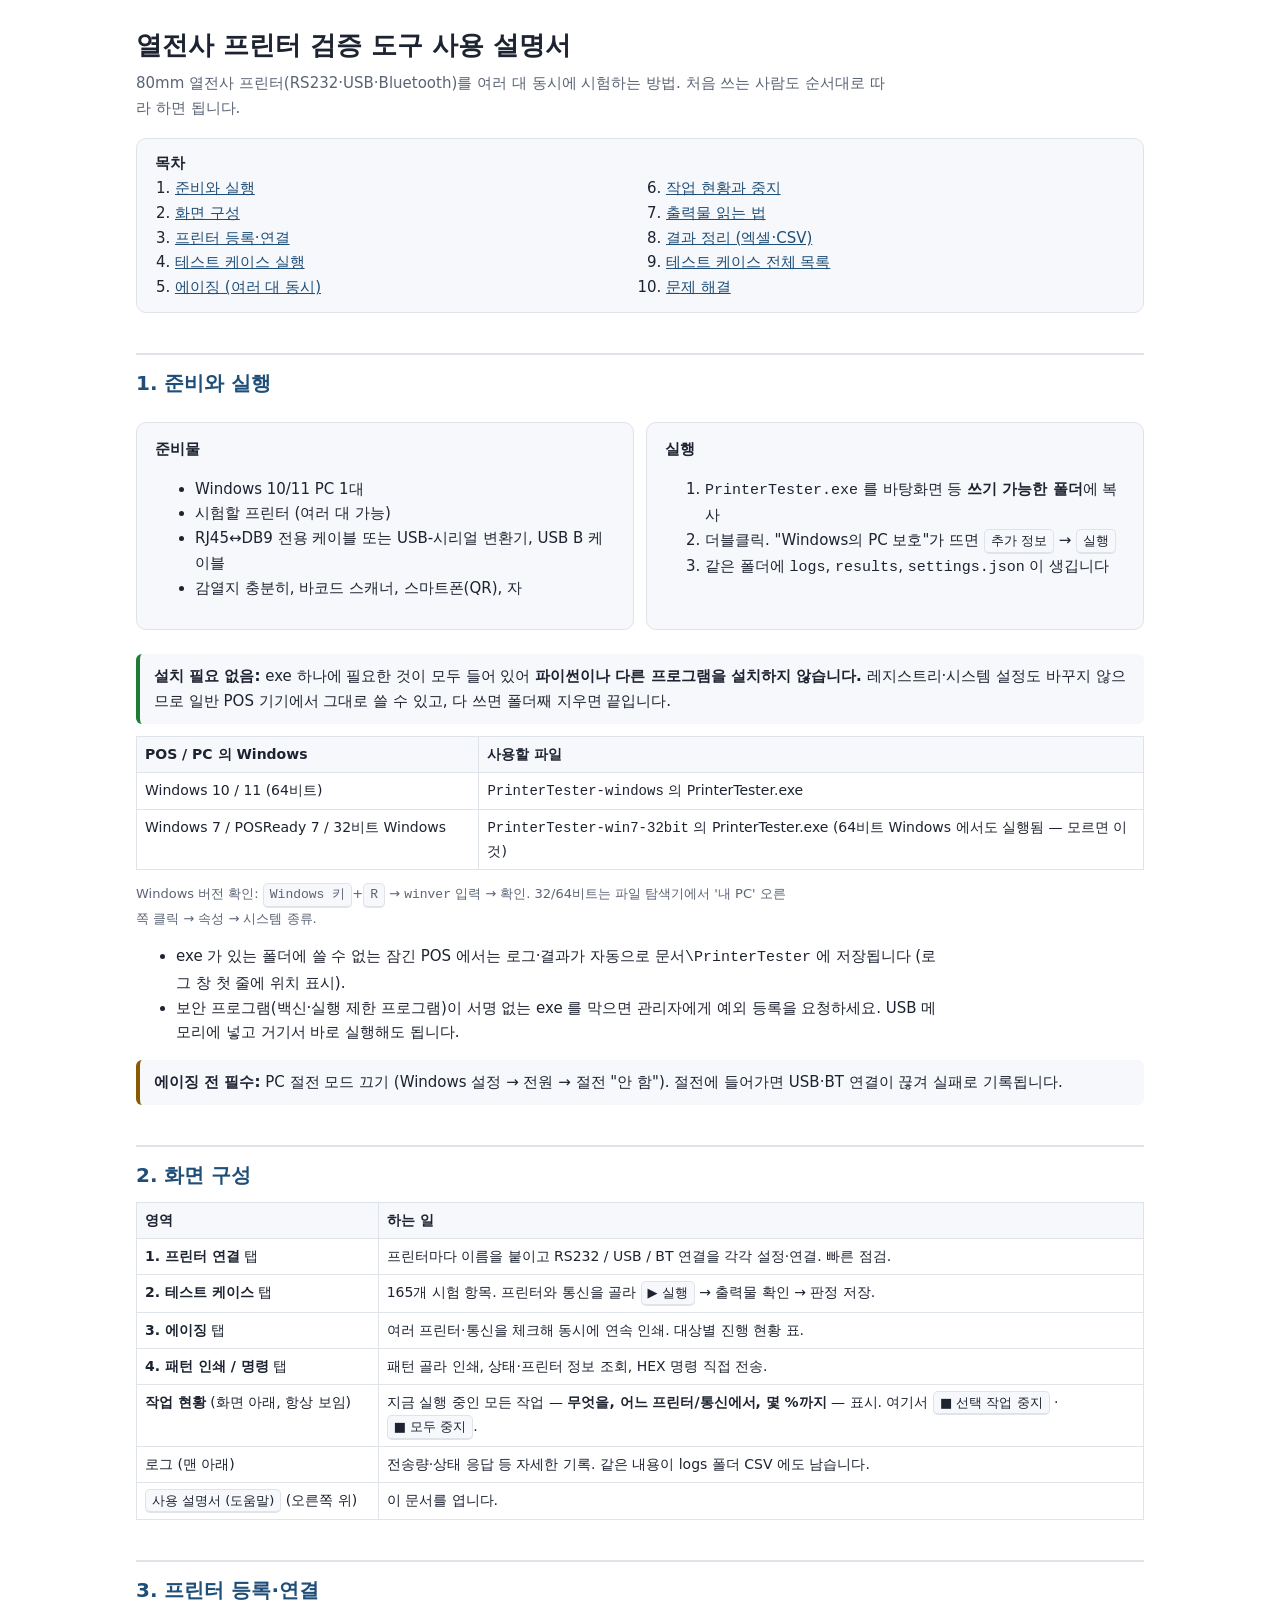
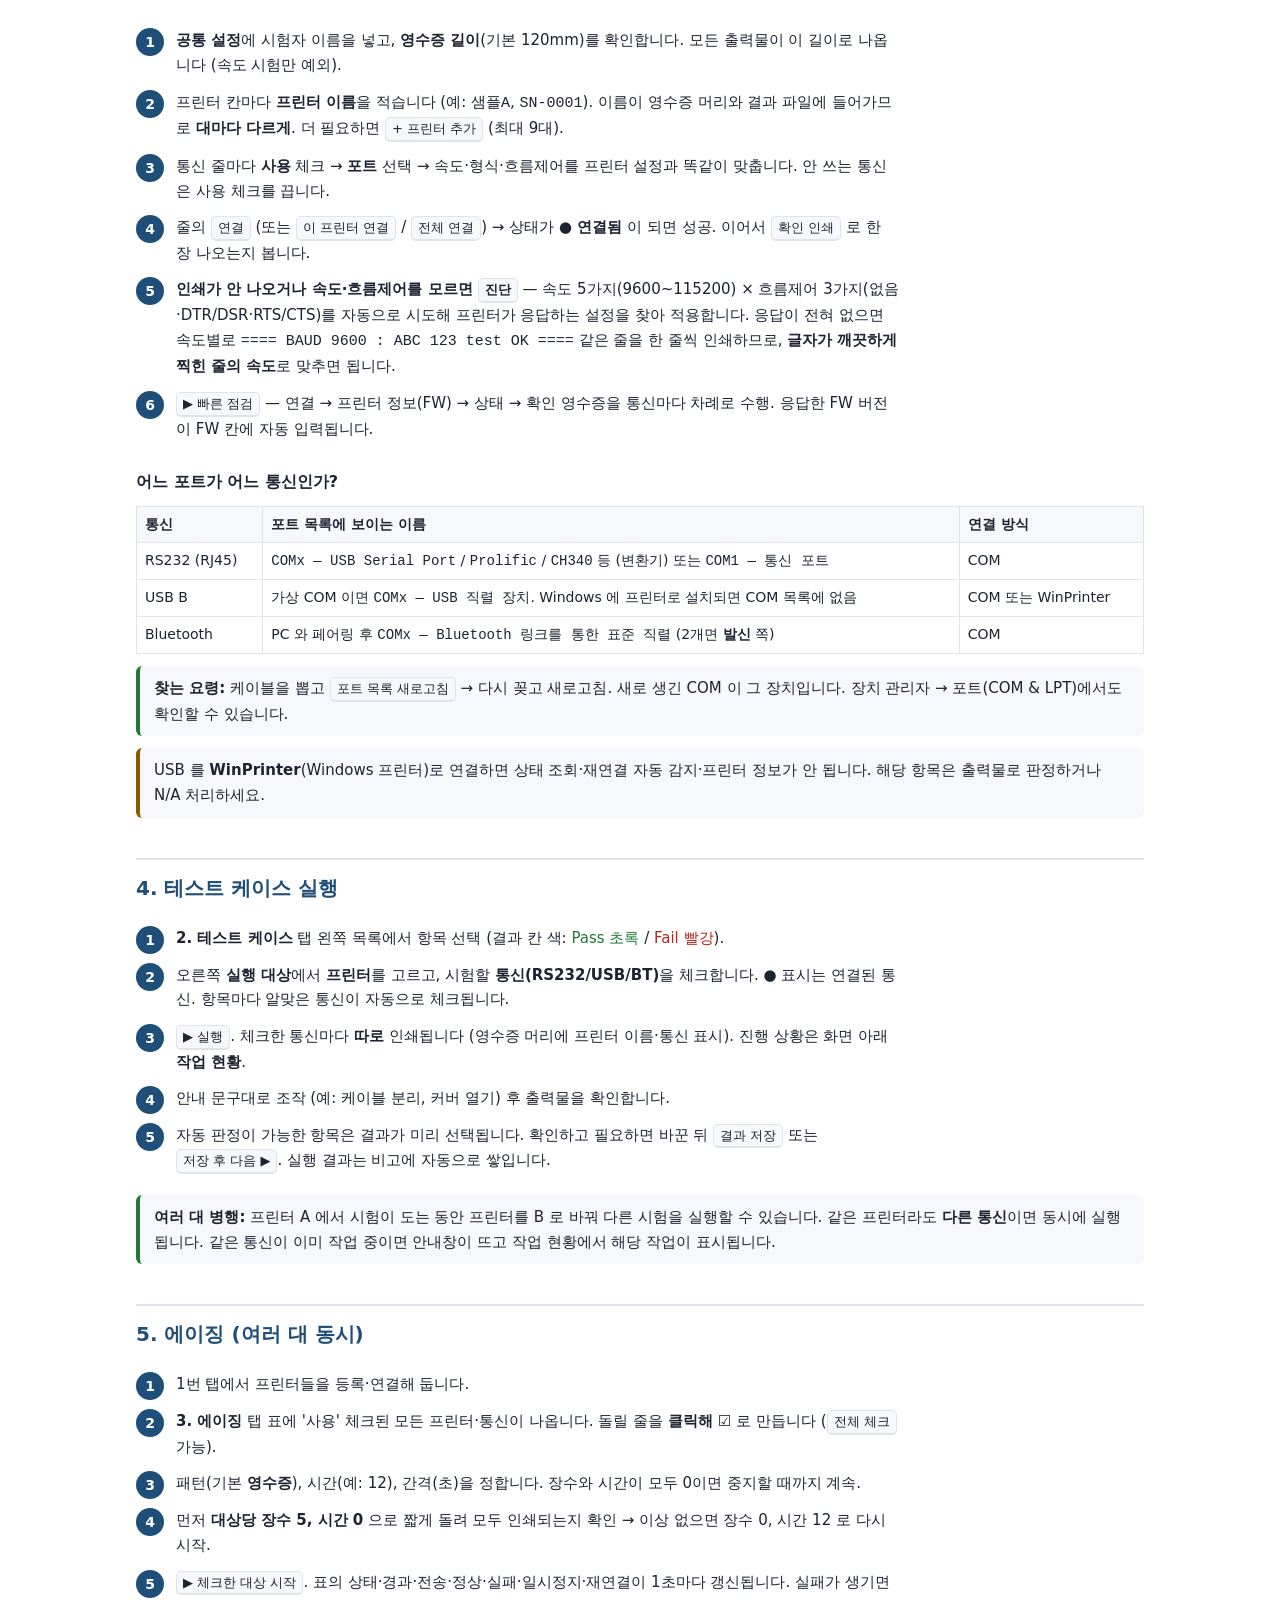
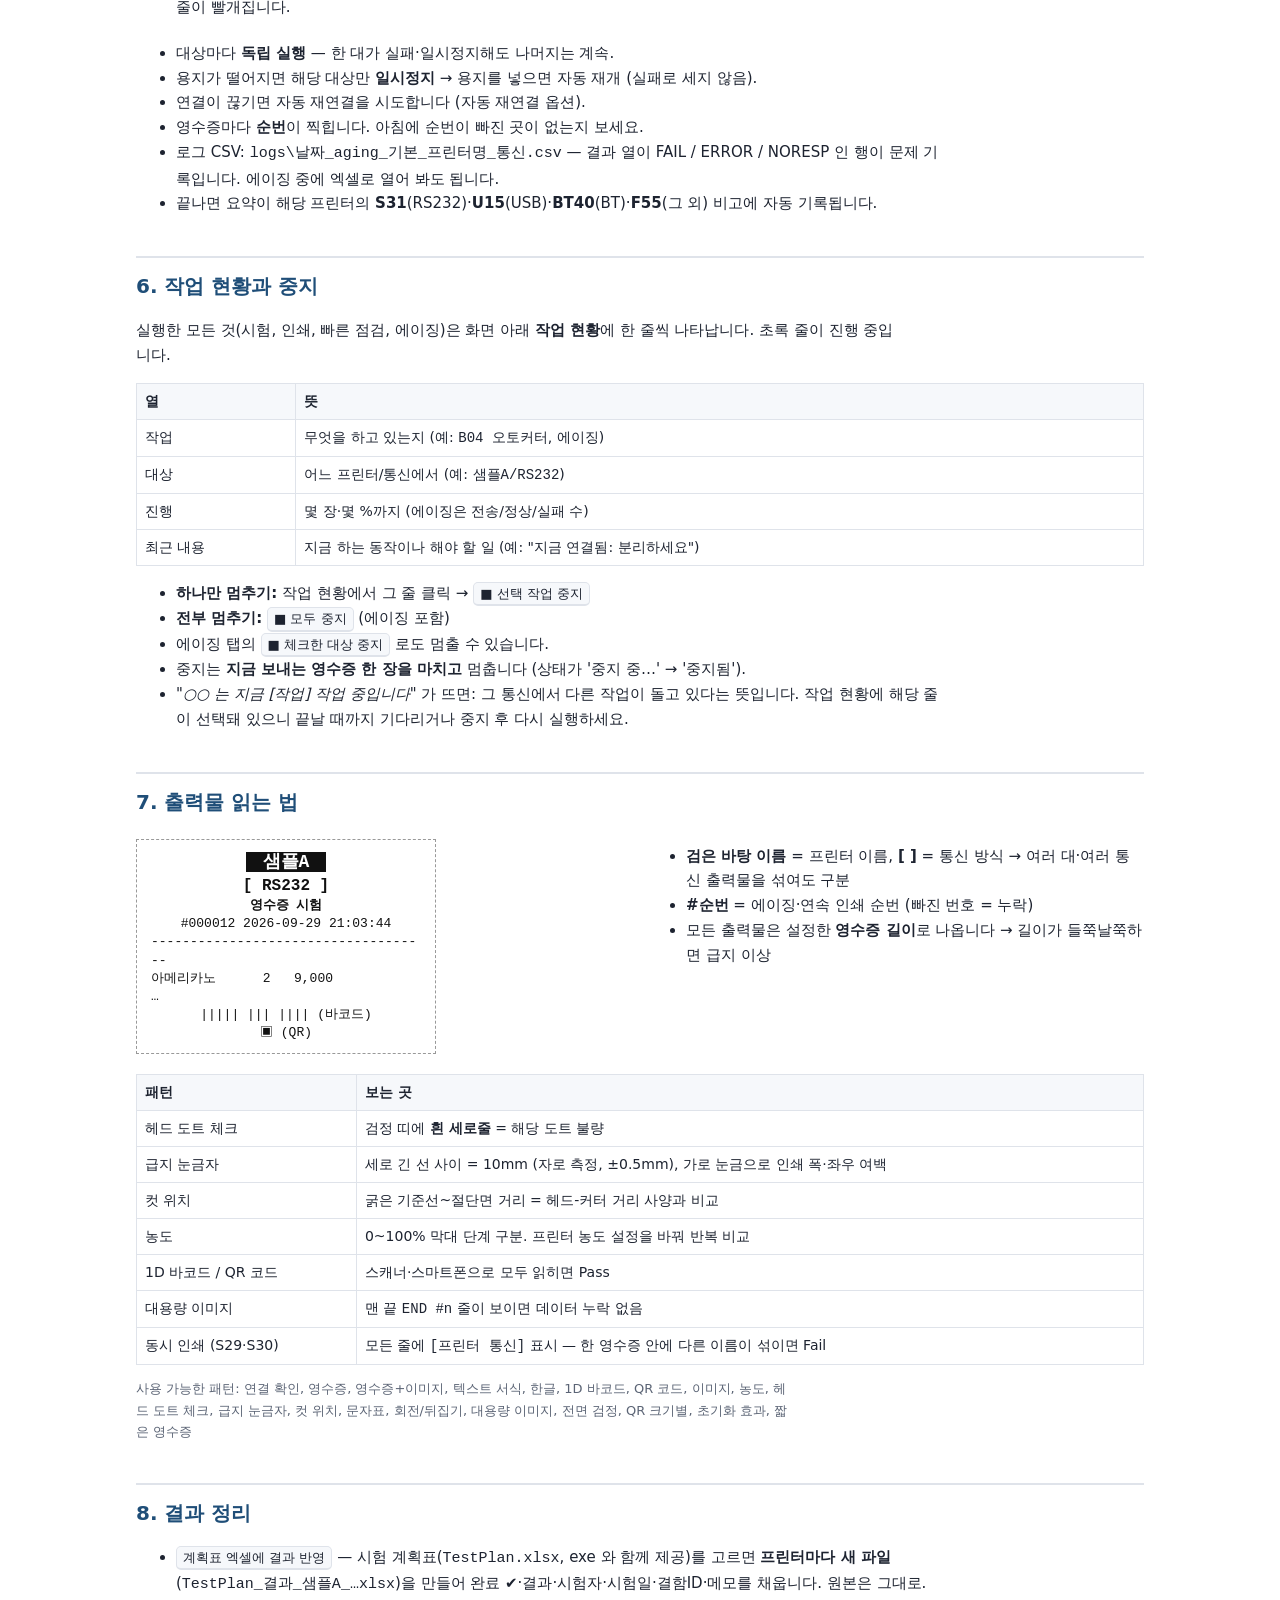
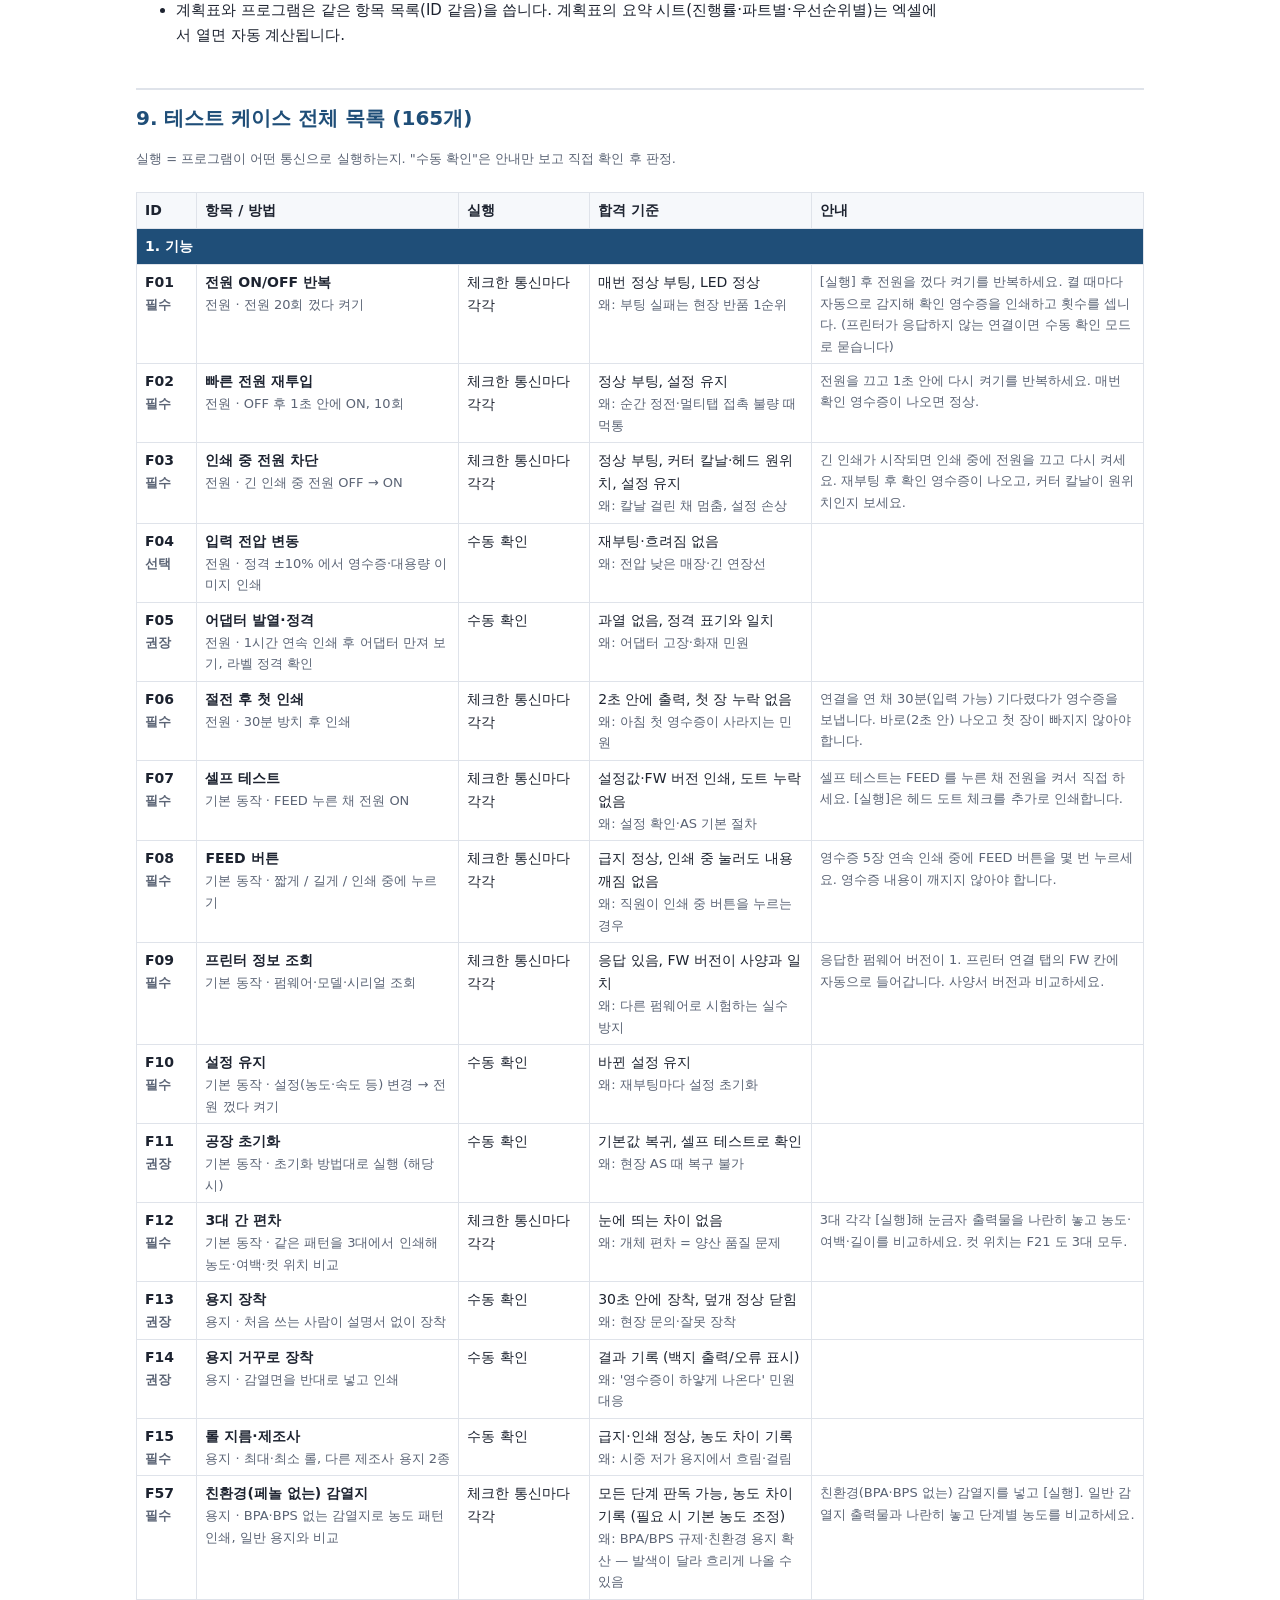
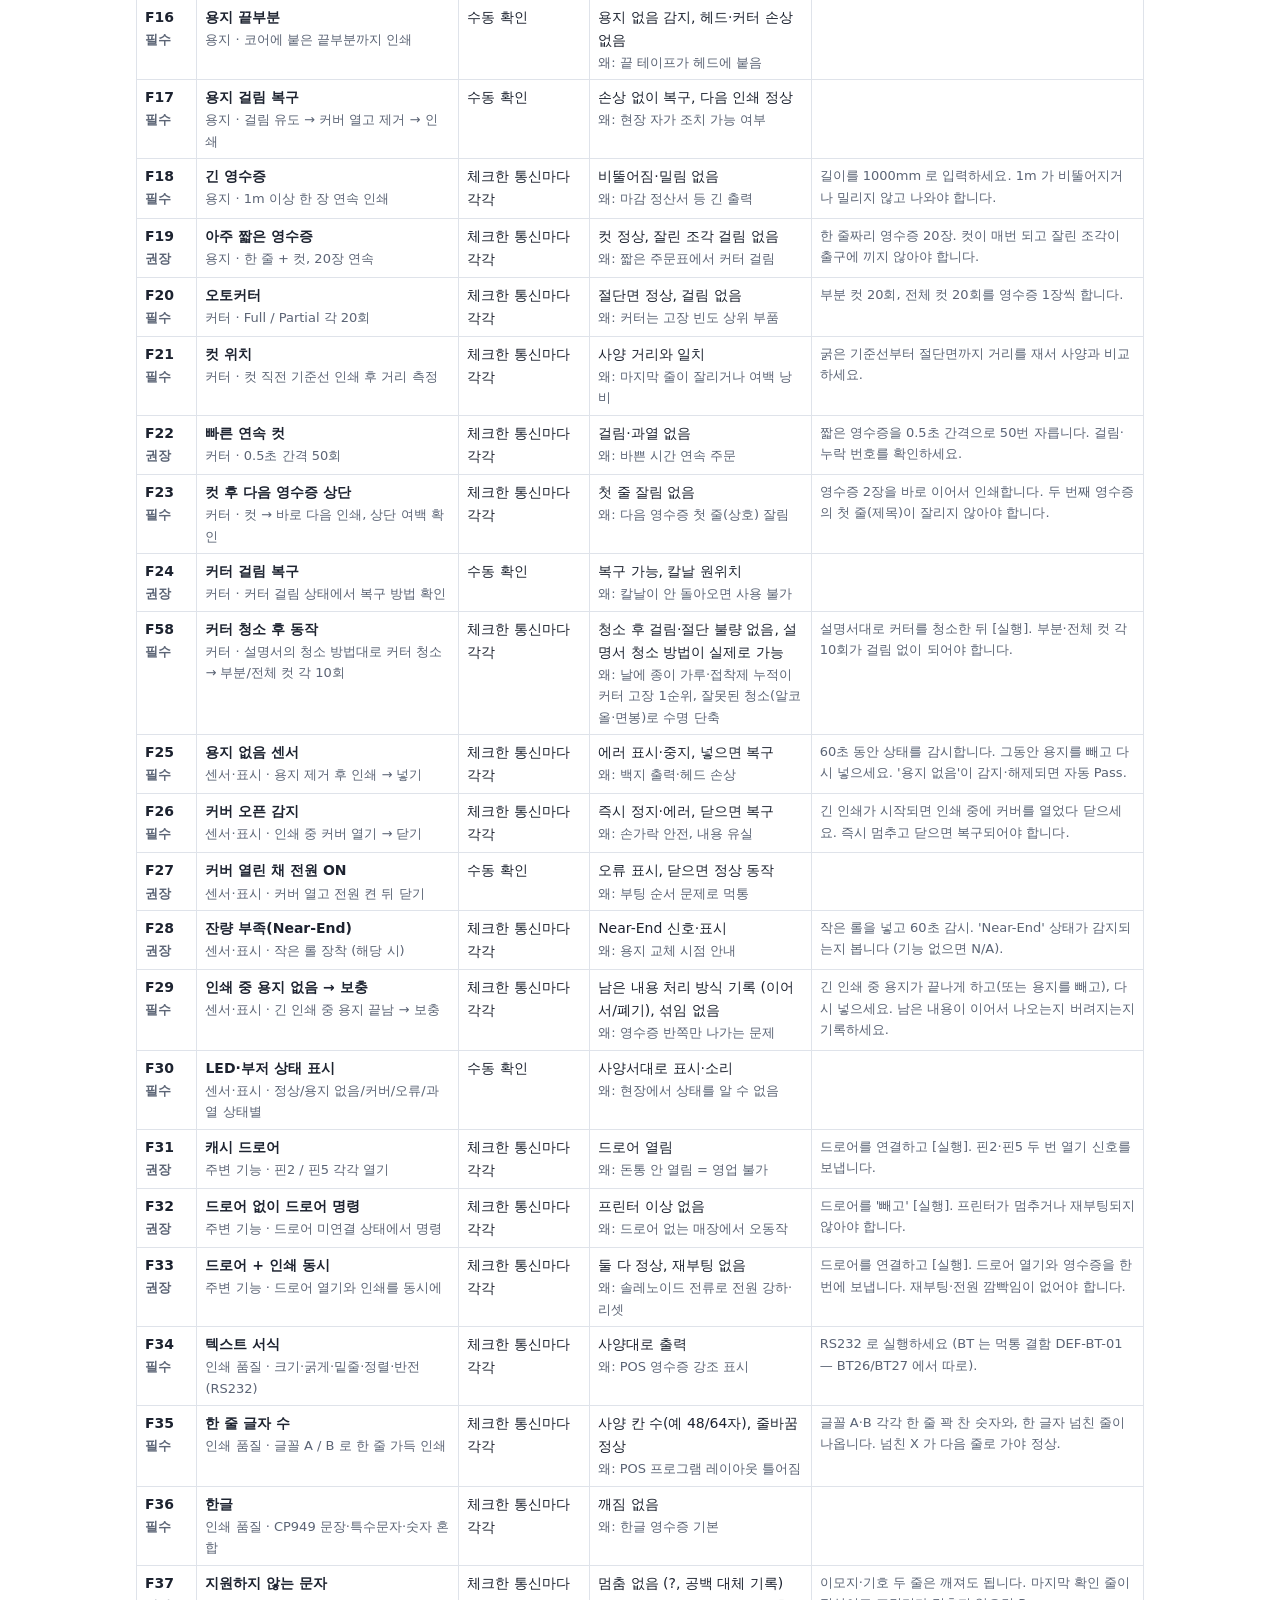
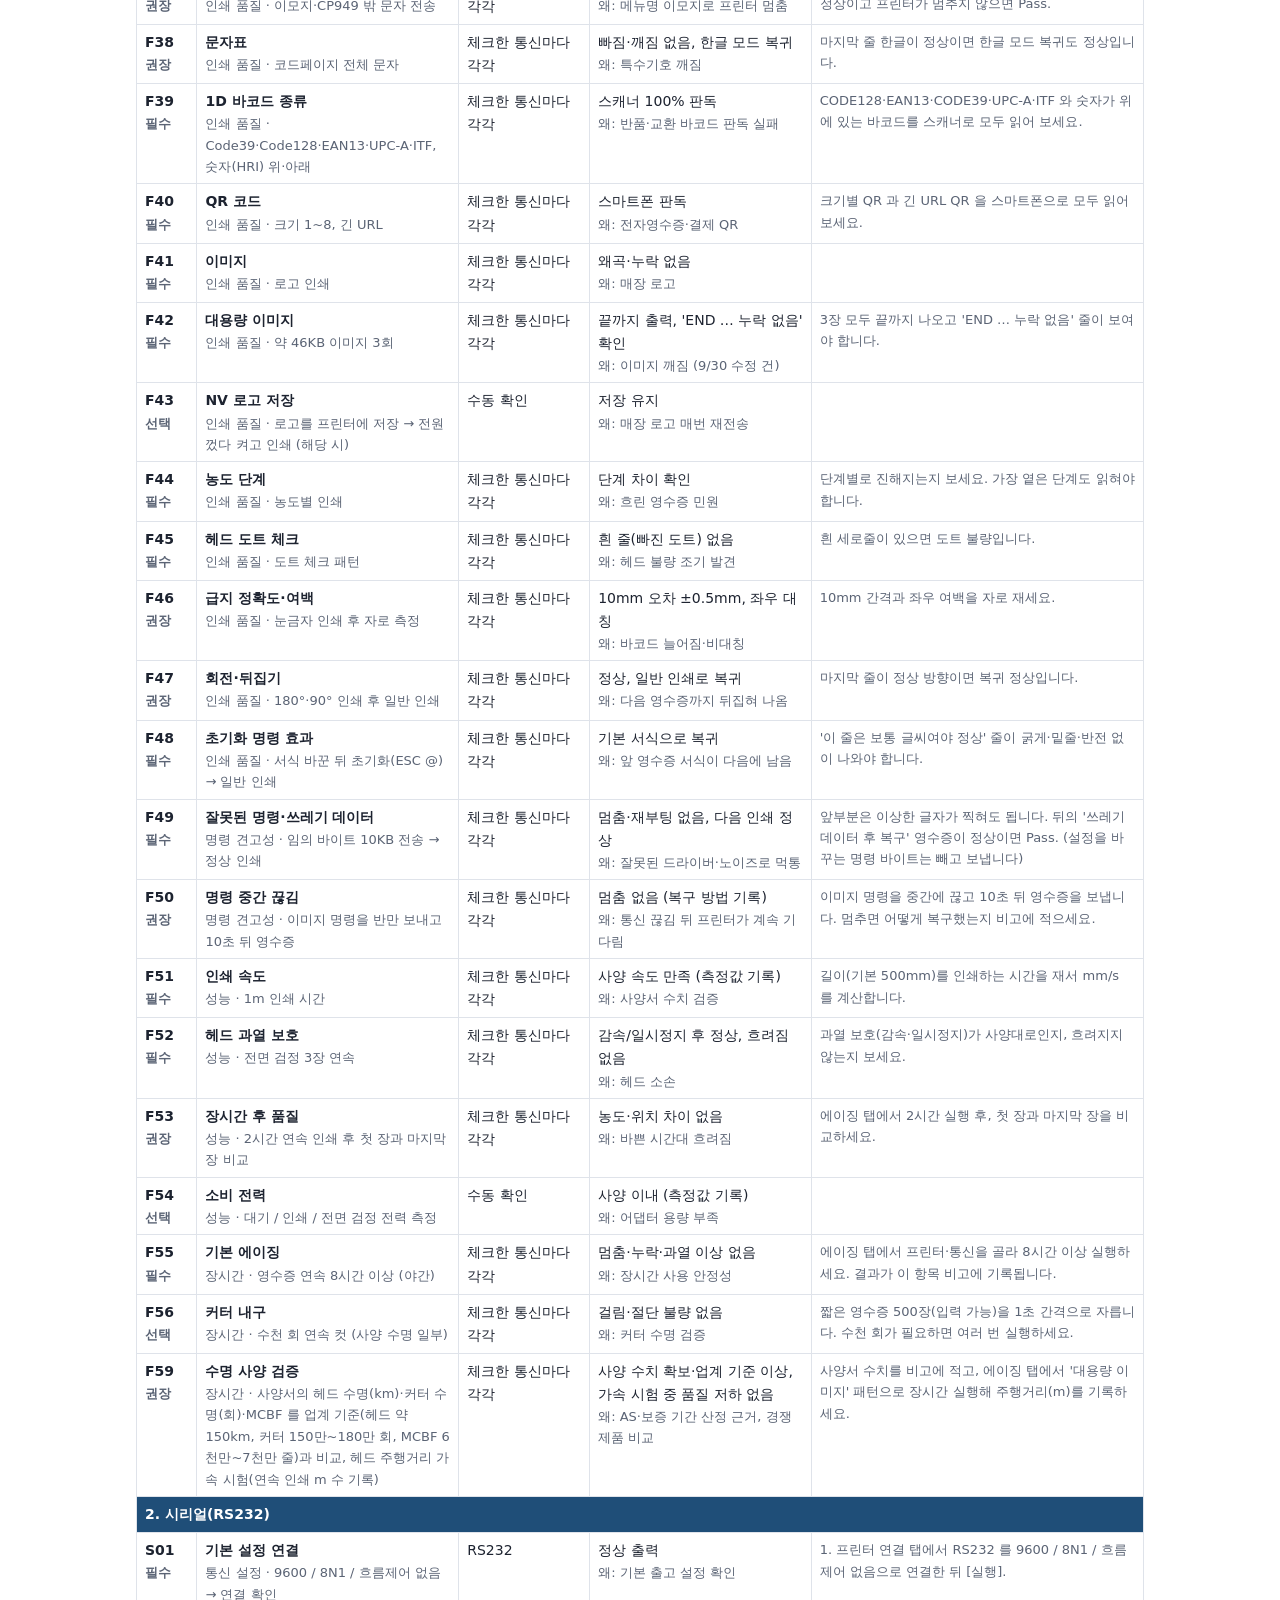
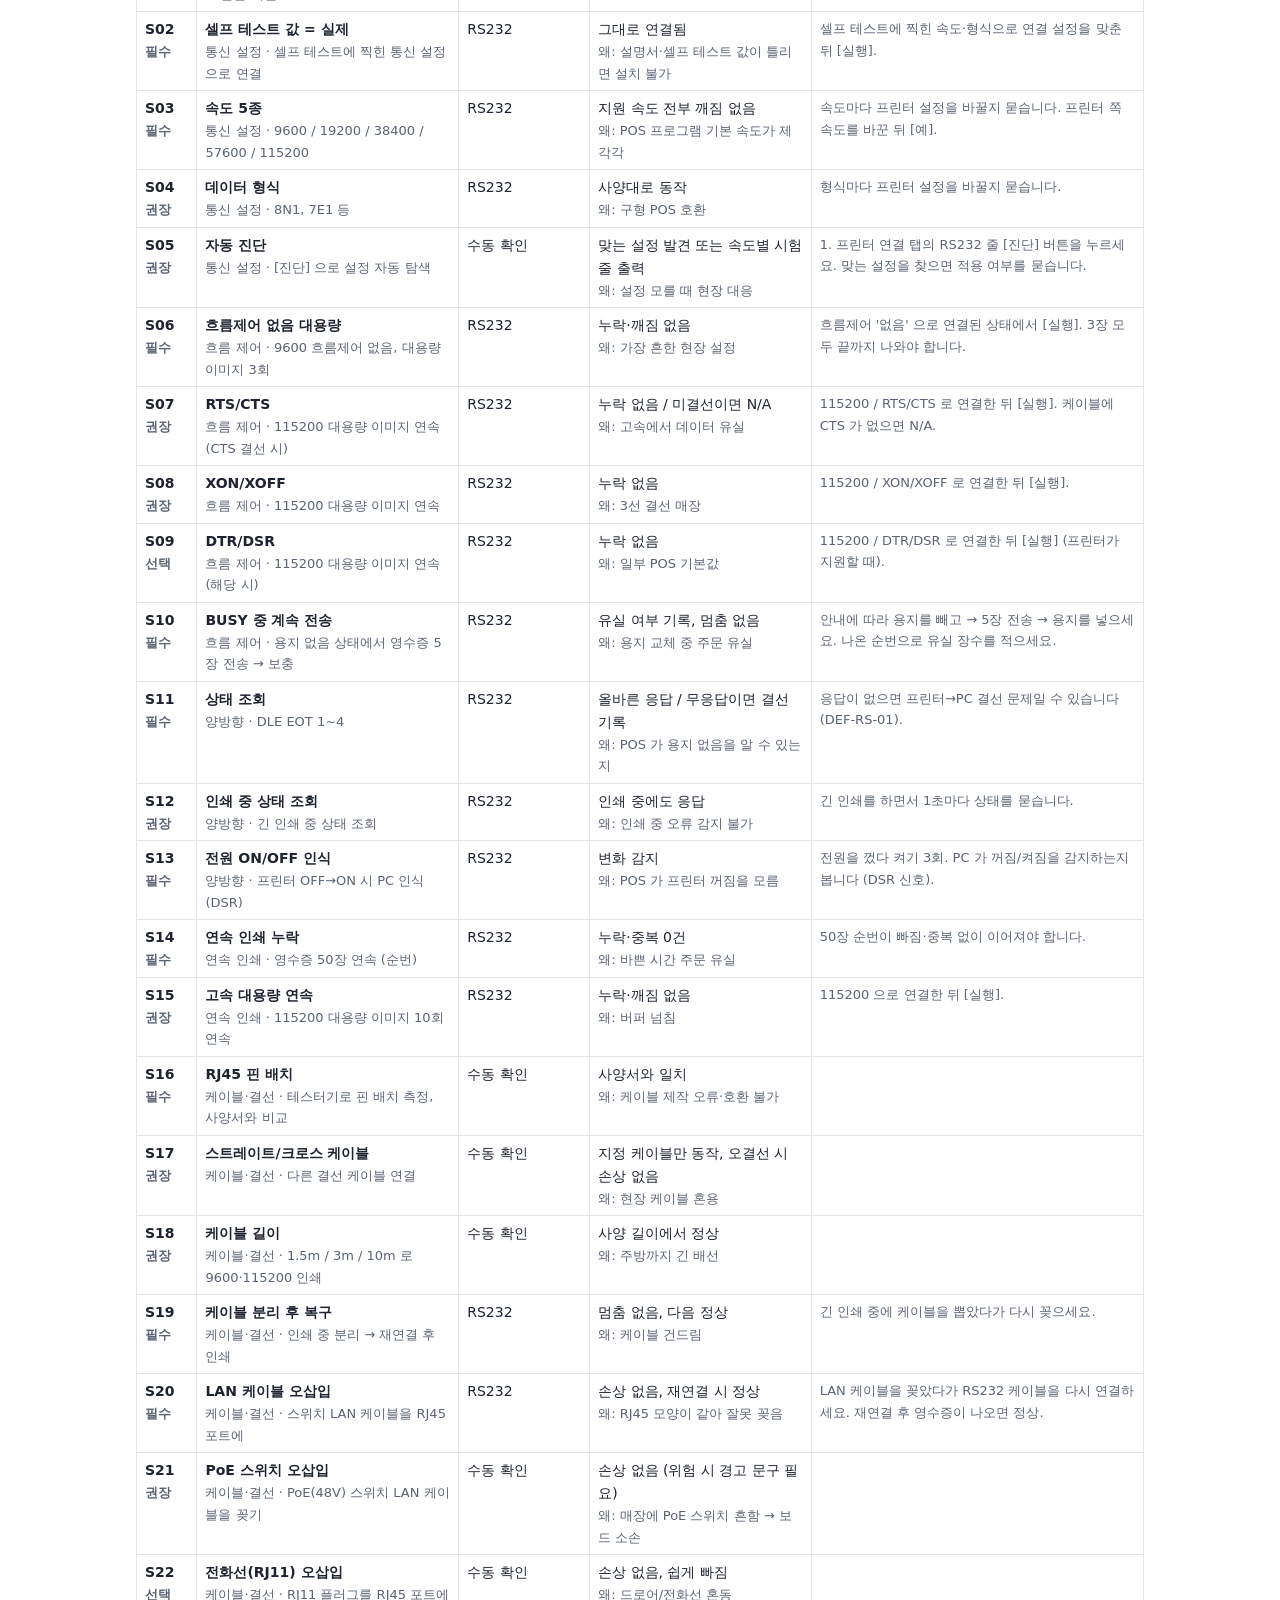
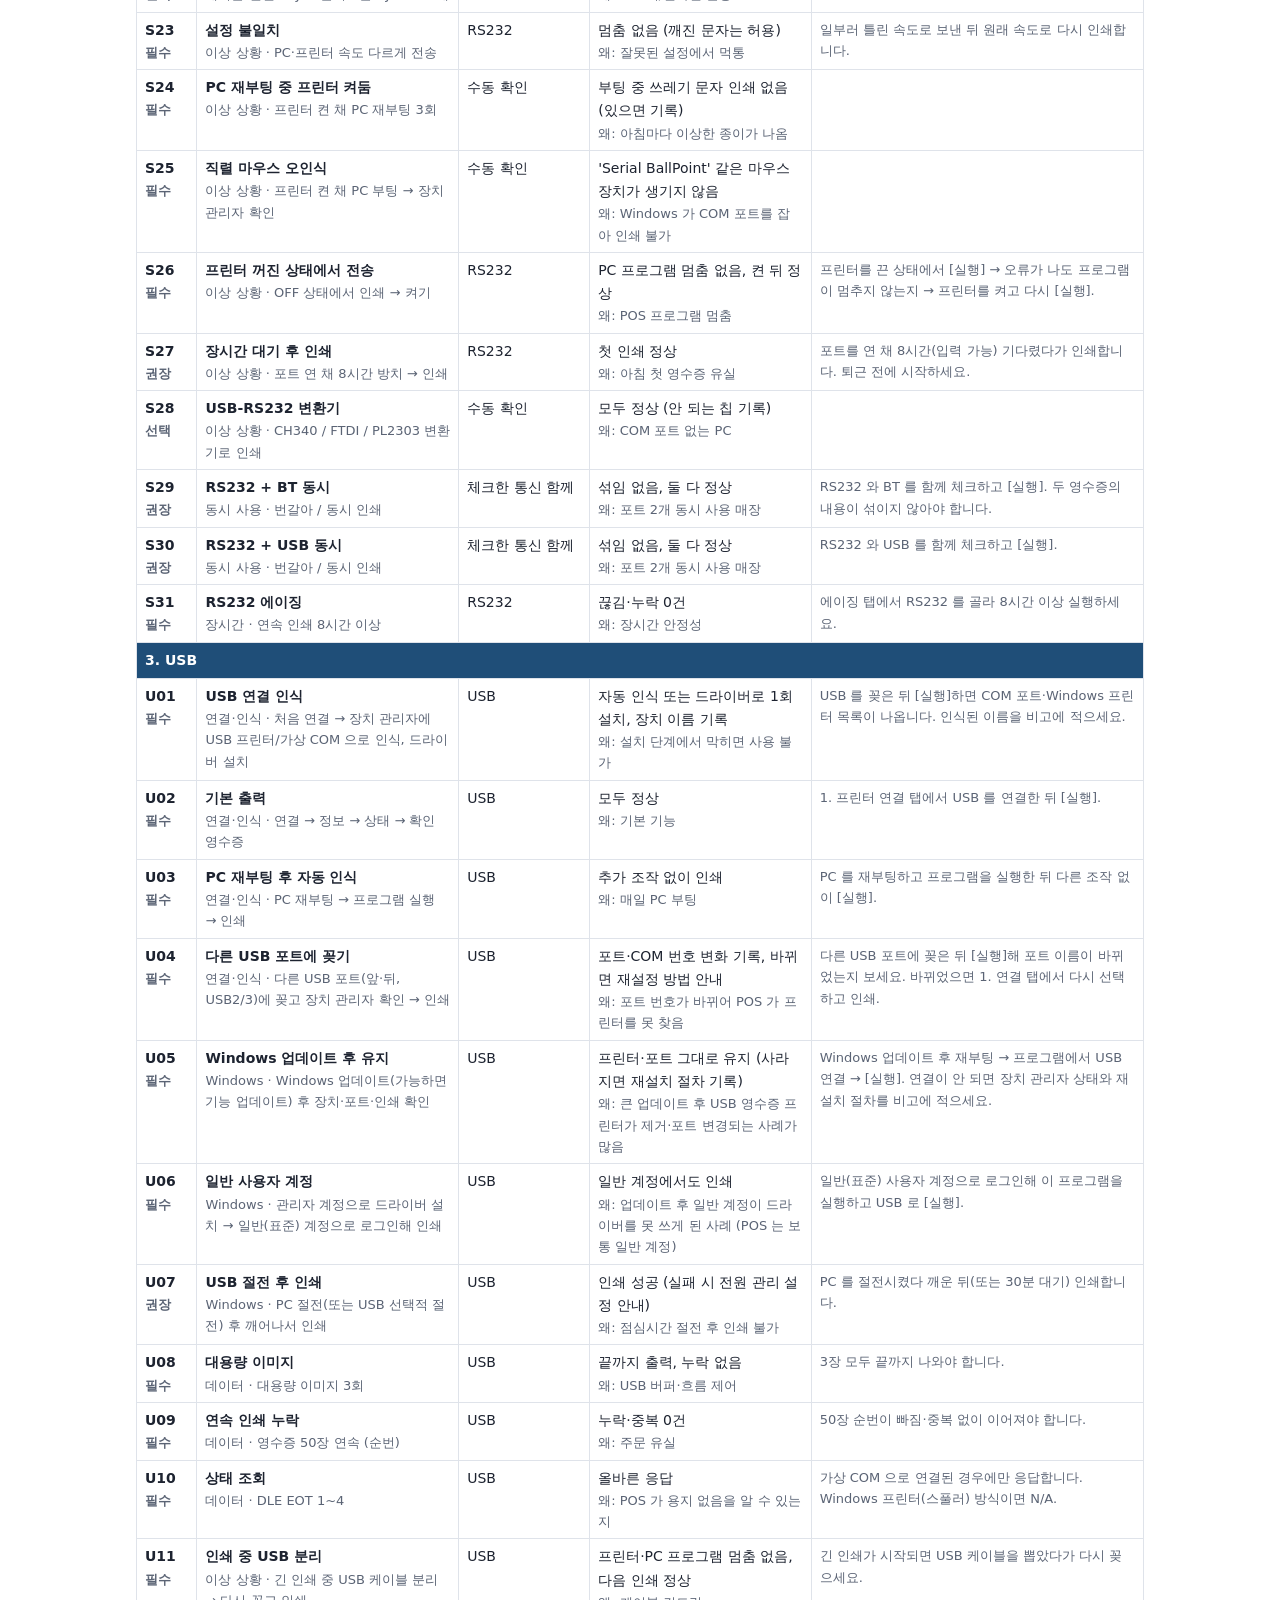
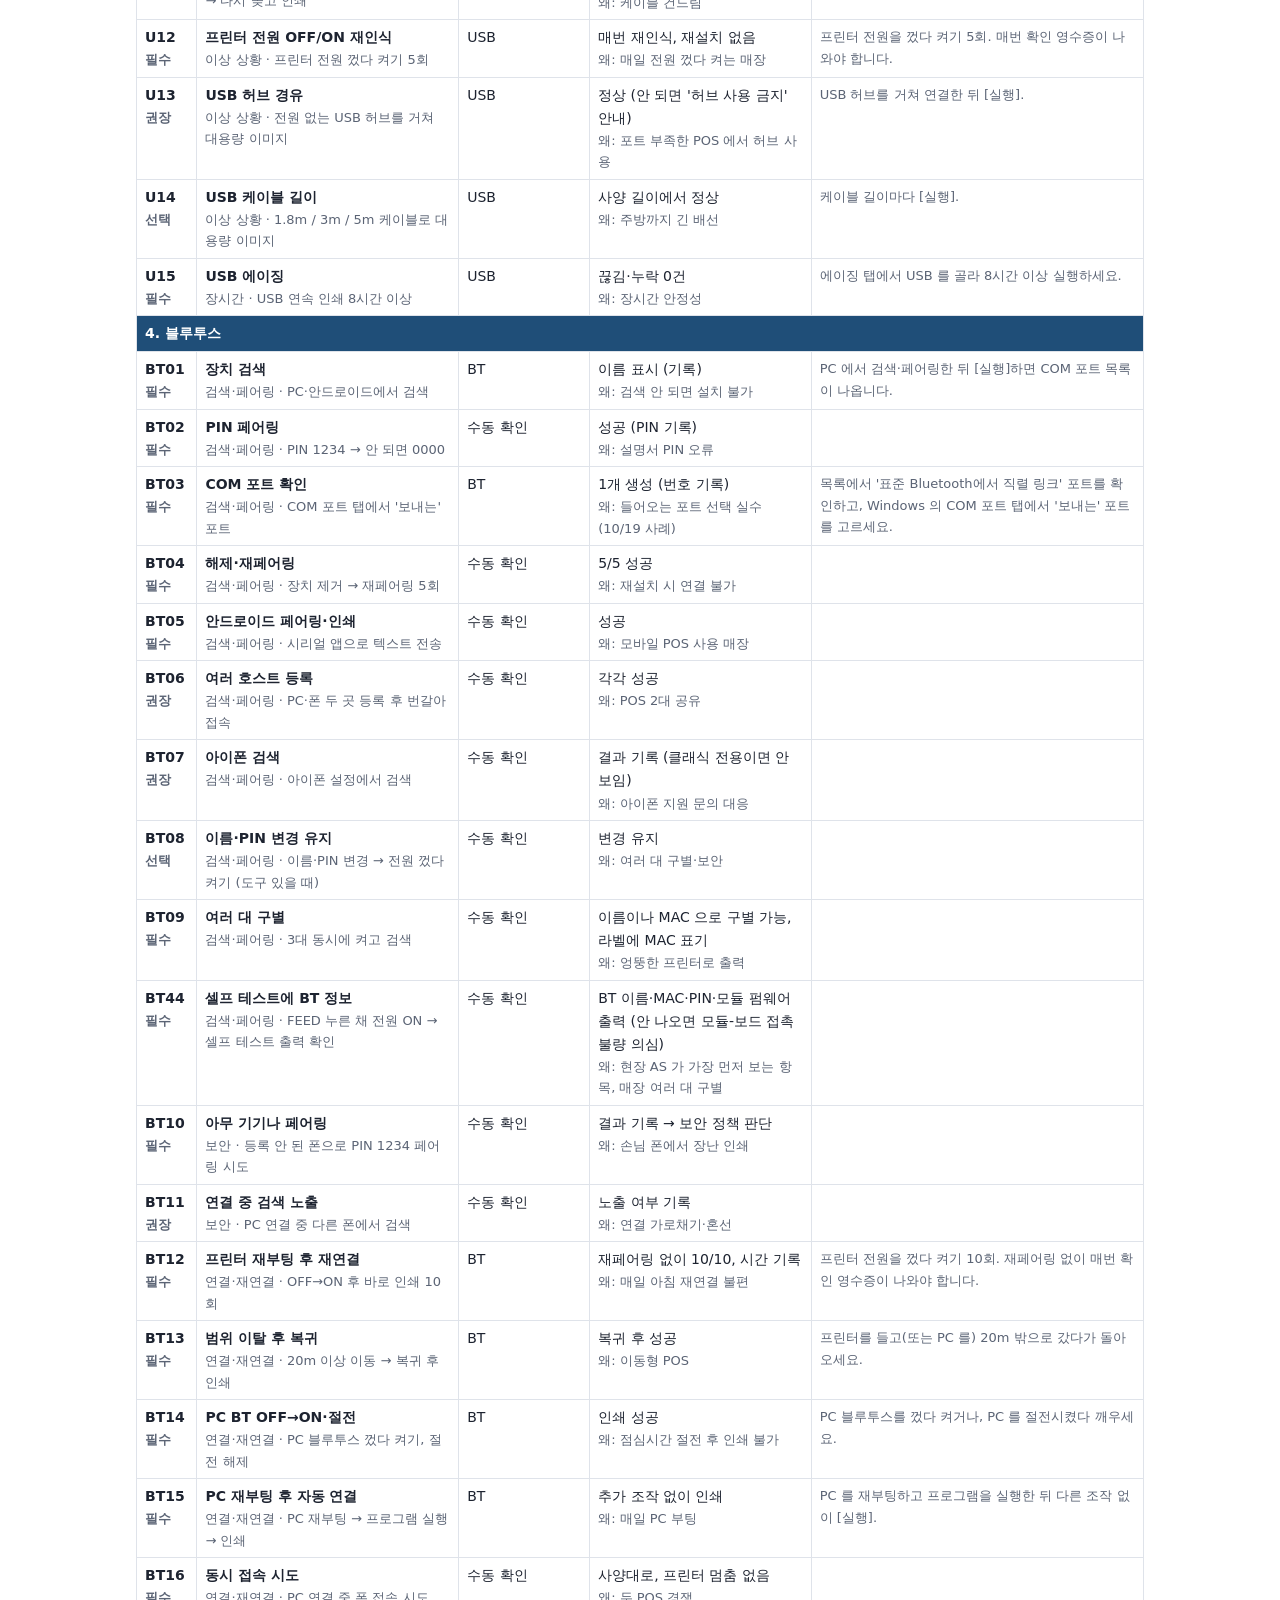
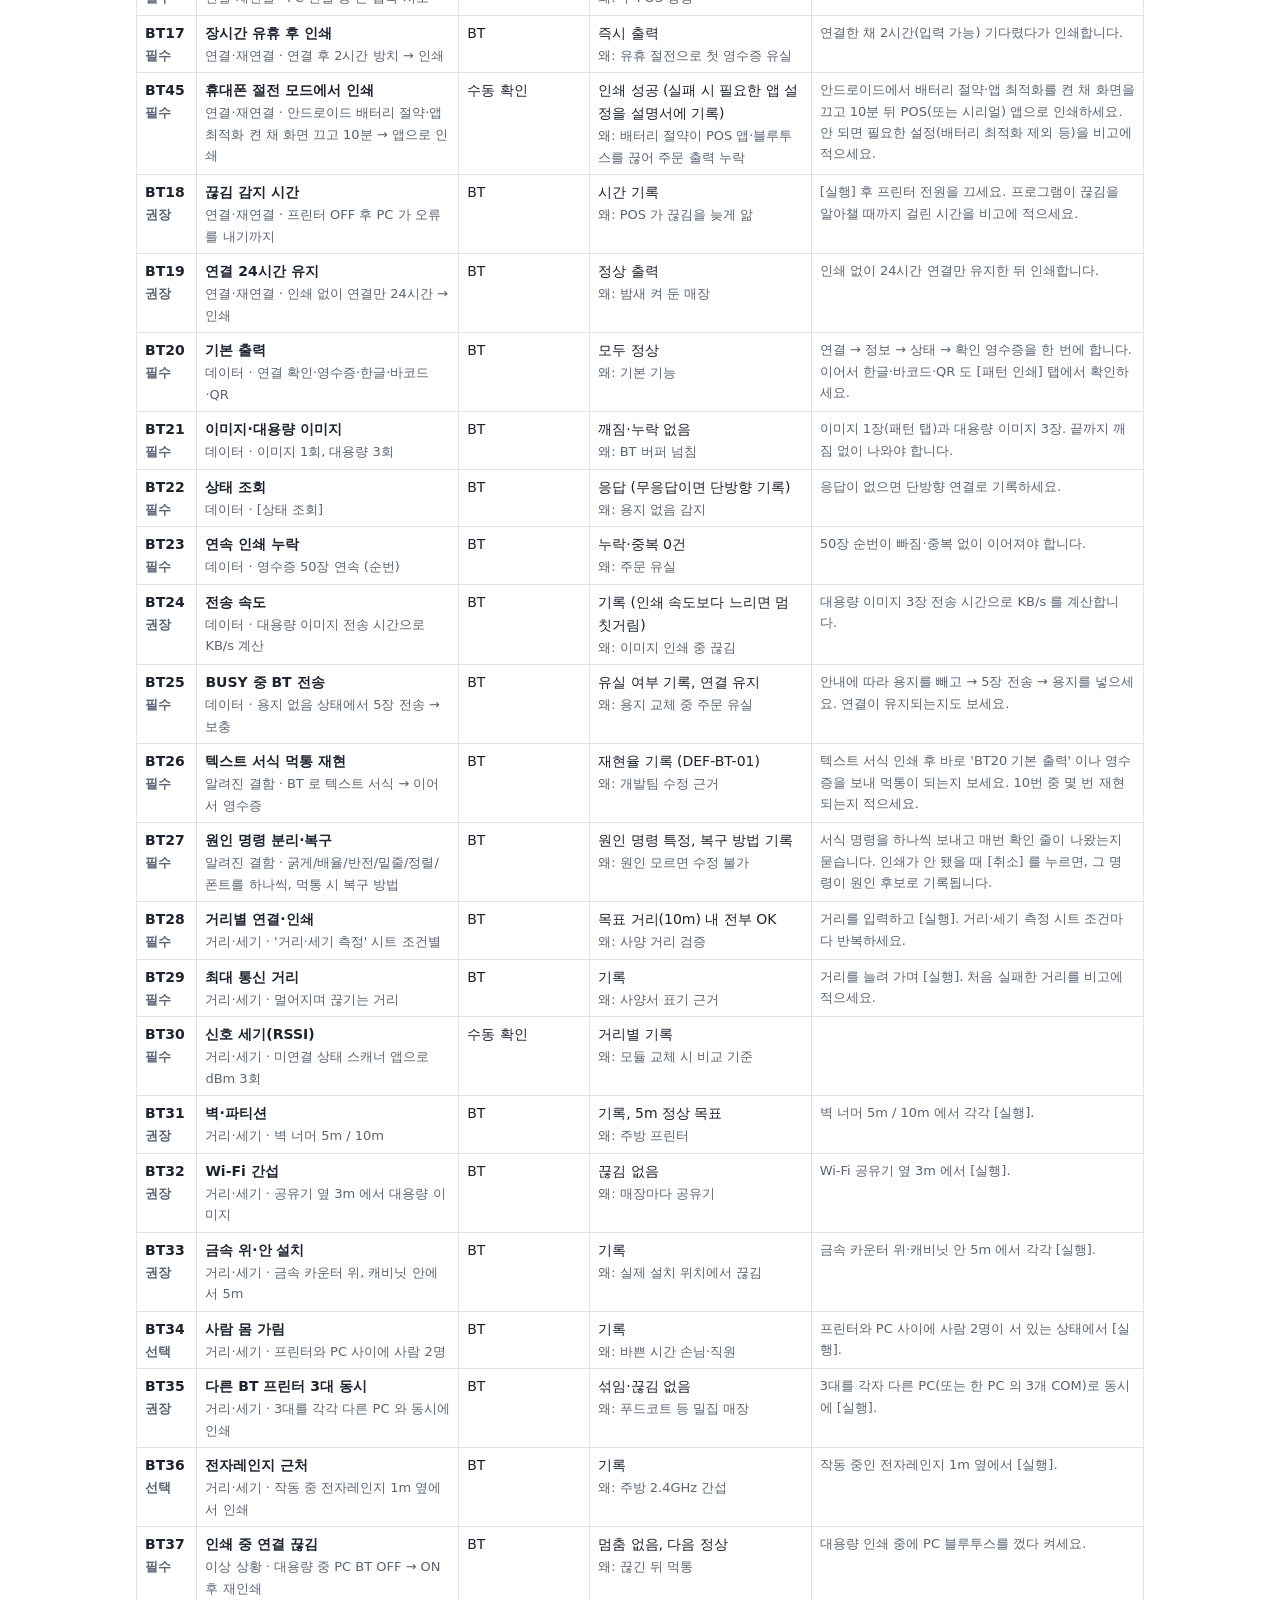
==== commit 20e1c9a6: "Add USB part and five survey-driven items to the test plan (165 items) From the user-pain / field-re" ====
--- a/printer_test_tool/manual.html
+++ b/printer_test_tool/manual.html
@@ -68,7 +68,7 @@
 <h2 id="s2">2. 화면 구성</h2>
 <table><tr><th style="width:24%">영역</th><th>하는 일</th></tr>
 <tr><td><b>1. 프린터 연결</b> 탭</td><td>프린터마다 이름을 붙이고 RS232 / USB / BT 연결을 각각 설정·연결. 빠른 점검.</td></tr>
-<tr><td><b>2. 테스트 케이스</b> 탭</td><td>145개 시험 항목. 프린터와 통신을 골라 <span class="btn">▶ 실행</span> → 출력물 확인 → 판정 저장.</td></tr>
+<tr><td><b>2. 테스트 케이스</b> 탭</td><td>165개 시험 항목. 프린터와 통신을 골라 <span class="btn">▶ 실행</span> → 출력물 확인 → 판정 저장.</td></tr>
 <tr><td><b>3. 에이징</b> 탭</td><td>여러 프린터·통신을 체크해 동시에 연속 인쇄. 대상별 진행 현황 표.</td></tr>
 <tr><td><b>4. 패턴 인쇄 / 명령</b> 탭</td><td>패턴 골라 인쇄, 상태·프린터 정보 조회, HEX 명령 직접 전송.</td></tr>
 <tr><td><b>작업 현황</b> (화면 아래, 항상 보임)</td><td>지금 실행 중인 모든 작업 — <b>무엇을, 어느 프린터/통신에서, 몇 %까지</b> — 표시. 여기서 <span class="btn">■ 선택 작업 중지</span> · <span class="btn">■ 모두 중지</span>.</td></tr>
@@ -118,7 +118,7 @@
 <li>연결이 끊기면 자동 재연결을 시도합니다 (자동 재연결 옵션).</li>
 <li>영수증마다 <b>순번</b>이 찍힙니다. 아침에 순번이 빠진 곳이 없는지 보세요.</li>
 <li>로그 CSV: <code>logs\날짜_aging_기본_프린터명_통신.csv</code> — 결과 열이 FAIL / ERROR / NORESP 인 행이 문제 기록입니다. 에이징 중에 엑셀로 열어 봐도 됩니다.</li>
-<li>끝나면 요약이 해당 프린터의 <b>S31</b>(RS232)·<b>BT40</b>(BT)·<b>F55</b>(그 외) 비고에 자동 기록됩니다.</li>
+<li>끝나면 요약이 해당 프린터의 <b>S31</b>(RS232)·<b>U15</b>(USB)·<b>BT40</b>(BT)·<b>F55</b>(그 외) 비고에 자동 기록됩니다.</li>
 </ul>
 
 <h2 id="s6">6. 작업 현황과 중지</h2>
@@ -159,10 +159,10 @@
 <h2 id="s8">8. 결과 정리</h2>
 <ul>
 <li><span class="btn">계획표 엑셀에 결과 반영</span> — 시험 계획표(<code>TestPlan.xlsx</code>, exe 와 함께 제공)를 고르면 <b>프린터마다 새 파일</b>(<code>TestPlan_결과_샘플A_…xlsx</code>)을 만들어 완료 ✔·결과·시험자·시험일·결함ID·메모를 채웁니다. 원본은 그대로.</li>
-<li>계획표와 프로그램은 같은 145개 항목(ID 같음)을 씁니다. 계획표의 요약 시트(진행률·파트별·우선순위별)는 엑셀에서 열면 자동 계산됩니다.</li>
+<li>계획표와 프로그램은 같은 항목 목록(ID 같음)을 씁니다. 계획표의 요약 시트(진행률·파트별·우선순위별)는 엑셀에서 열면 자동 계산됩니다.</li>
 </ul>
 
-<h2 id="s9">9. 테스트 케이스 전체 목록 (145개)</h2>
+<h2 id="s9">9. 테스트 케이스 전체 목록 (165개)</h2>
 <p class="sub">실행 = 프로그램이 어떤 통신으로 실행하는지. "수동 확인"은 안내만 보고 직접 확인 후 판정.</p>
 <div class="tbl-wrap"><table>
 <tr><th style="width:6%">ID</th><th style="width:26%">항목 / 방법</th><th style="width:13%">실행</th><th style="width:22%">합격 기준</th><th>안내</th></tr>
@@ -182,6 +182,7 @@
 <tr><td class="id">F13<div class="sub">권장</div></td><td><b>용지 장착</b><div class="sub">용지 · 처음 쓰는 사람이 설명서 없이 장착</div></td><td>수동 확인</td><td>30초 안에 장착, 덮개 정상 닫힘<div class="sub">왜: 현장 문의·잘못 장착</div></td><td class="sub"></td></tr>
 <tr><td class="id">F14<div class="sub">권장</div></td><td><b>용지 거꾸로 장착</b><div class="sub">용지 · 감열면을 반대로 넣고 인쇄</div></td><td>수동 확인</td><td>결과 기록 (백지 출력/오류 표시)<div class="sub">왜: &#x27;영수증이 하얗게 나온다&#x27; 민원 대응</div></td><td class="sub"></td></tr>
 <tr><td class="id">F15<div class="sub">필수</div></td><td><b>롤 지름·제조사</b><div class="sub">용지 · 최대·최소 롤, 다른 제조사 용지 2종</div></td><td>수동 확인</td><td>급지·인쇄 정상, 농도 차이 기록<div class="sub">왜: 시중 저가 용지에서 흐림·걸림</div></td><td class="sub"></td></tr>
+<tr><td class="id">F57<div class="sub">필수</div></td><td><b>친환경(페놀 없는) 감열지</b><div class="sub">용지 · BPA·BPS 없는 감열지로 농도 패턴 인쇄, 일반 용지와 비교</div></td><td>체크한 통신마다 각각</td><td>모든 단계 판독 가능, 농도 차이 기록 (필요 시 기본 농도 조정)<div class="sub">왜: BPA/BPS 규제·친환경 용지 확산 — 발색이 달라 흐리게 나올 수 있음</div></td><td class="sub">친환경(BPA·BPS 없는) 감열지를 넣고 [실행]. 일반 감열지 출력물과 나란히 놓고 단계별 농도를 비교하세요.</td></tr>
 <tr><td class="id">F16<div class="sub">필수</div></td><td><b>용지 끝부분</b><div class="sub">용지 · 코어에 붙은 끝부분까지 인쇄</div></td><td>수동 확인</td><td>용지 없음 감지, 헤드·커터 손상 없음<div class="sub">왜: 끝 테이프가 헤드에 붙음</div></td><td class="sub"></td></tr>
 <tr><td class="id">F17<div class="sub">필수</div></td><td><b>용지 걸림 복구</b><div class="sub">용지 · 걸림 유도 → 커버 열고 제거 → 인쇄</div></td><td>수동 확인</td><td>손상 없이 복구, 다음 인쇄 정상<div class="sub">왜: 현장 자가 조치 가능 여부</div></td><td class="sub"></td></tr>
 <tr><td class="id">F18<div class="sub">필수</div></td><td><b>긴 영수증</b><div class="sub">용지 · 1m 이상 한 장 연속 인쇄</div></td><td>체크한 통신마다 각각</td><td>비뚤어짐·밀림 없음<div class="sub">왜: 마감 정산서 등 긴 출력</div></td><td class="sub">길이를 1000mm 로 입력하세요. 1m 가 비뚤어지거나 밀리지 않고 나와야 합니다.</td></tr>
@@ -191,6 +192,7 @@
 <tr><td class="id">F22<div class="sub">권장</div></td><td><b>빠른 연속 컷</b><div class="sub">커터 · 0.5초 간격 50회</div></td><td>체크한 통신마다 각각</td><td>걸림·과열 없음<div class="sub">왜: 바쁜 시간 연속 주문</div></td><td class="sub">짧은 영수증을 0.5초 간격으로 50번 자릅니다. 걸림·누락 번호를 확인하세요.</td></tr>
 <tr><td class="id">F23<div class="sub">필수</div></td><td><b>컷 후 다음 영수증 상단</b><div class="sub">커터 · 컷 → 바로 다음 인쇄, 상단 여백 확인</div></td><td>체크한 통신마다 각각</td><td>첫 줄 잘림 없음<div class="sub">왜: 다음 영수증 첫 줄(상호) 잘림</div></td><td class="sub">영수증 2장을 바로 이어서 인쇄합니다. 두 번째 영수증의 첫 줄(제목)이 잘리지 않아야 합니다.</td></tr>
 <tr><td class="id">F24<div class="sub">권장</div></td><td><b>커터 걸림 복구</b><div class="sub">커터 · 커터 걸림 상태에서 복구 방법 확인</div></td><td>수동 확인</td><td>복구 가능, 칼날 원위치<div class="sub">왜: 칼날이 안 돌아오면 사용 불가</div></td><td class="sub"></td></tr>
+<tr><td class="id">F58<div class="sub">필수</div></td><td><b>커터 청소 후 동작</b><div class="sub">커터 · 설명서의 청소 방법대로 커터 청소 → 부분/전체 컷 각 10회</div></td><td>체크한 통신마다 각각</td><td>청소 후 걸림·절단 불량 없음, 설명서 청소 방법이 실제로 가능<div class="sub">왜: 날에 종이 가루·접착제 누적이 커터 고장 1순위, 잘못된 청소(알코올·면봉)로 수명 단축</div></td><td class="sub">설명서대로 커터를 청소한 뒤 [실행]. 부분·전체 컷 각 10회가 걸림 없이 되어야 합니다.</td></tr>
 <tr><td class="id">F25<div class="sub">필수</div></td><td><b>용지 없음 센서</b><div class="sub">센서·표시 · 용지 제거 후 인쇄 → 넣기</div></td><td>체크한 통신마다 각각</td><td>에러 표시·중지, 넣으면 복구<div class="sub">왜: 백지 출력·헤드 손상</div></td><td class="sub">60초 동안 상태를 감시합니다. 그동안 용지를 빼고 다시 넣으세요. &#x27;용지 없음&#x27;이 감지·해제되면 자동 Pass.</td></tr>
 <tr><td class="id">F26<div class="sub">필수</div></td><td><b>커버 오픈 감지</b><div class="sub">센서·표시 · 인쇄 중 커버 열기 → 닫기</div></td><td>체크한 통신마다 각각</td><td>즉시 정지·에러, 닫으면 복구<div class="sub">왜: 손가락 안전, 내용 유실</div></td><td class="sub">긴 인쇄가 시작되면 인쇄 중에 커버를 열었다 닫으세요. 즉시 멈추고 닫으면 복구되어야 합니다.</td></tr>
 <tr><td class="id">F27<div class="sub">권장</div></td><td><b>커버 열린 채 전원 ON</b><div class="sub">센서·표시 · 커버 열고 전원 켠 뒤 닫기</div></td><td>수동 확인</td><td>오류 표시, 닫으면 정상 동작<div class="sub">왜: 부팅 순서 문제로 먹통</div></td><td class="sub"></td></tr>
@@ -223,6 +225,7 @@
 <tr><td class="id">F54<div class="sub">선택</div></td><td><b>소비 전력</b><div class="sub">성능 · 대기 / 인쇄 / 전면 검정 전력 측정</div></td><td>수동 확인</td><td>사양 이내 (측정값 기록)<div class="sub">왜: 어댑터 용량 부족</div></td><td class="sub"></td></tr>
 <tr><td class="id">F55<div class="sub">필수</div></td><td><b>기본 에이징</b><div class="sub">장시간 · 영수증 연속 8시간 이상 (야간)</div></td><td>체크한 통신마다 각각</td><td>멈춤·누락·과열 이상 없음<div class="sub">왜: 장시간 사용 안정성</div></td><td class="sub">에이징 탭에서 프린터·통신을 골라 8시간 이상 실행하세요. 결과가 이 항목 비고에 기록됩니다.</td></tr>
 <tr><td class="id">F56<div class="sub">선택</div></td><td><b>커터 내구</b><div class="sub">장시간 · 수천 회 연속 컷 (사양 수명 일부)</div></td><td>체크한 통신마다 각각</td><td>걸림·절단 불량 없음<div class="sub">왜: 커터 수명 검증</div></td><td class="sub">짧은 영수증 500장(입력 가능)을 1초 간격으로 자릅니다. 수천 회가 필요하면 여러 번 실행하세요.</td></tr>
+<tr><td class="id">F59<div class="sub">권장</div></td><td><b>수명 사양 검증</b><div class="sub">장시간 · 사양서의 헤드 수명(km)·커터 수명(회)·MCBF 를 업계 기준(헤드 약 150km, 커터 150만~180만 회, MCBF 6천만~7천만 줄)과 비교, 헤드 주행거리 가속 시험(연속 인쇄 m 수 기록)</div></td><td>체크한 통신마다 각각</td><td>사양 수치 확보·업계 기준 이상, 가속 시험 중 품질 저하 없음<div class="sub">왜: AS·보증 기간 산정 근거, 경쟁 제품 비교</div></td><td class="sub">사양서 수치를 비고에 적고, 에이징 탭에서 &#x27;대용량 이미지&#x27; 패턴으로 장시간 실행해 주행거리(m)를 기록하세요.</td></tr>
 <tr class="cat"><td colspan="5">2. 시리얼(RS232)</td></tr>
 <tr><td class="id">S01<div class="sub">필수</div></td><td><b>기본 설정 연결</b><div class="sub">통신 설정 · 9600 / 8N1 / 흐름제어 없음 → 연결 확인</div></td><td>RS232</td><td>정상 출력<div class="sub">왜: 기본 출고 설정 확인</div></td><td class="sub">1. 프린터 연결 탭에서 RS232 를 9600 / 8N1 / 흐름제어 없음으로 연결한 뒤 [실행].</td></tr>
 <tr><td class="id">S02<div class="sub">필수</div></td><td><b>셀프 테스트 값 = 실제</b><div class="sub">통신 설정 · 셀프 테스트에 찍힌 통신 설정으로 연결</div></td><td>RS232</td><td>그대로 연결됨<div class="sub">왜: 설명서·셀프 테스트 값이 틀리면 설치 불가</div></td><td class="sub">셀프 테스트에 찍힌 속도·형식으로 연결 설정을 맞춘 뒤 [실행].</td></tr>
@@ -255,7 +258,23 @@
 <tr><td class="id">S29<div class="sub">권장</div></td><td><b>RS232 + BT 동시</b><div class="sub">동시 사용 · 번갈아 / 동시 인쇄</div></td><td>체크한 통신 함께</td><td>섞임 없음, 둘 다 정상<div class="sub">왜: 포트 2개 동시 사용 매장</div></td><td class="sub">RS232 와 BT 를 함께 체크하고 [실행]. 두 영수증의 내용이 섞이지 않아야 합니다.</td></tr>
 <tr><td class="id">S30<div class="sub">권장</div></td><td><b>RS232 + USB 동시</b><div class="sub">동시 사용 · 번갈아 / 동시 인쇄</div></td><td>체크한 통신 함께</td><td>섞임 없음, 둘 다 정상<div class="sub">왜: 포트 2개 동시 사용 매장</div></td><td class="sub">RS232 와 USB 를 함께 체크하고 [실행].</td></tr>
 <tr><td class="id">S31<div class="sub">필수</div></td><td><b>RS232 에이징</b><div class="sub">장시간 · 연속 인쇄 8시간 이상</div></td><td>RS232</td><td>끊김·누락 0건<div class="sub">왜: 장시간 안정성</div></td><td class="sub">에이징 탭에서 RS232 를 골라 8시간 이상 실행하세요.</td></tr>
-<tr class="cat"><td colspan="5">3. 블루투스</td></tr>
+<tr class="cat"><td colspan="5">3. USB</td></tr>
+<tr><td class="id">U01<div class="sub">필수</div></td><td><b>USB 연결 인식</b><div class="sub">연결·인식 · 처음 연결 → 장치 관리자에 USB 프린터/가상 COM 으로 인식, 드라이버 설치</div></td><td>USB</td><td>자동 인식 또는 드라이버로 1회 설치, 장치 이름 기록<div class="sub">왜: 설치 단계에서 막히면 사용 불가</div></td><td class="sub">USB 를 꽂은 뒤 [실행]하면 COM 포트·Windows 프린터 목록이 나옵니다. 인식된 이름을 비고에 적으세요.</td></tr>
+<tr><td class="id">U02<div class="sub">필수</div></td><td><b>기본 출력</b><div class="sub">연결·인식 · 연결 → 정보 → 상태 → 확인 영수증</div></td><td>USB</td><td>모두 정상<div class="sub">왜: 기본 기능</div></td><td class="sub">1. 프린터 연결 탭에서 USB 를 연결한 뒤 [실행].</td></tr>
+<tr><td class="id">U03<div class="sub">필수</div></td><td><b>PC 재부팅 후 자동 인식</b><div class="sub">연결·인식 · PC 재부팅 → 프로그램 실행 → 인쇄</div></td><td>USB</td><td>추가 조작 없이 인쇄<div class="sub">왜: 매일 PC 부팅</div></td><td class="sub">PC 를 재부팅하고 프로그램을 실행한 뒤 다른 조작 없이 [실행].</td></tr>
+<tr><td class="id">U04<div class="sub">필수</div></td><td><b>다른 USB 포트에 꽂기</b><div class="sub">연결·인식 · 다른 USB 포트(앞·뒤, USB2/3)에 꽂고 장치 관리자 확인 → 인쇄</div></td><td>USB</td><td>포트·COM 번호 변화 기록, 바뀌면 재설정 방법 안내<div class="sub">왜: 포트 번호가 바뀌어 POS 가 프린터를 못 찾음</div></td><td class="sub">다른 USB 포트에 꽂은 뒤 [실행]해 포트 이름이 바뀌었는지 보세요. 바뀌었으면 1. 연결 탭에서 다시 선택하고 인쇄.</td></tr>
+<tr><td class="id">U05<div class="sub">필수</div></td><td><b>Windows 업데이트 후 유지</b><div class="sub">Windows · Windows 업데이트(가능하면 기능 업데이트) 후 장치·포트·인쇄 확인</div></td><td>USB</td><td>프린터·포트 그대로 유지 (사라지면 재설치 절차 기록)<div class="sub">왜: 큰 업데이트 후 USB 영수증 프린터가 제거·포트 변경되는 사례가 많음</div></td><td class="sub">Windows 업데이트 후 재부팅 → 프로그램에서 USB 연결 → [실행]. 연결이 안 되면 장치 관리자 상태와 재설치 절차를 비고에 적으세요.</td></tr>
+<tr><td class="id">U06<div class="sub">필수</div></td><td><b>일반 사용자 계정</b><div class="sub">Windows · 관리자 계정으로 드라이버 설치 → 일반(표준) 계정으로 로그인해 인쇄</div></td><td>USB</td><td>일반 계정에서도 인쇄<div class="sub">왜: 업데이트 후 일반 계정이 드라이버를 못 쓰게 된 사례 (POS 는 보통 일반 계정)</div></td><td class="sub">일반(표준) 사용자 계정으로 로그인해 이 프로그램을 실행하고 USB 로 [실행].</td></tr>
+<tr><td class="id">U07<div class="sub">권장</div></td><td><b>USB 절전 후 인쇄</b><div class="sub">Windows · PC 절전(또는 USB 선택적 절전) 후 깨어나서 인쇄</div></td><td>USB</td><td>인쇄 성공 (실패 시 전원 관리 설정 안내)<div class="sub">왜: 점심시간 절전 후 인쇄 불가</div></td><td class="sub">PC 를 절전시켰다 깨운 뒤(또는 30분 대기) 인쇄합니다.</td></tr>
+<tr><td class="id">U08<div class="sub">필수</div></td><td><b>대용량 이미지</b><div class="sub">데이터 · 대용량 이미지 3회</div></td><td>USB</td><td>끝까지 출력, 누락 없음<div class="sub">왜: USB 버퍼·흐름 제어</div></td><td class="sub">3장 모두 끝까지 나와야 합니다.</td></tr>
+<tr><td class="id">U09<div class="sub">필수</div></td><td><b>연속 인쇄 누락</b><div class="sub">데이터 · 영수증 50장 연속 (순번)</div></td><td>USB</td><td>누락·중복 0건<div class="sub">왜: 주문 유실</div></td><td class="sub">50장 순번이 빠짐·중복 없이 이어져야 합니다.</td></tr>
+<tr><td class="id">U10<div class="sub">필수</div></td><td><b>상태 조회</b><div class="sub">데이터 · DLE EOT 1~4</div></td><td>USB</td><td>올바른 응답<div class="sub">왜: POS 가 용지 없음을 알 수 있는지</div></td><td class="sub">가상 COM 으로 연결된 경우에만 응답합니다. Windows 프린터(스풀러) 방식이면 N/A.</td></tr>
+<tr><td class="id">U11<div class="sub">필수</div></td><td><b>인쇄 중 USB 분리</b><div class="sub">이상 상황 · 긴 인쇄 중 USB 케이블 분리 → 다시 꽂고 인쇄</div></td><td>USB</td><td>프린터·PC 프로그램 멈춤 없음, 다음 인쇄 정상<div class="sub">왜: 케이블 건드림</div></td><td class="sub">긴 인쇄가 시작되면 USB 케이블을 뽑았다가 다시 꽂으세요.</td></tr>
+<tr><td class="id">U12<div class="sub">필수</div></td><td><b>프린터 전원 OFF/ON 재인식</b><div class="sub">이상 상황 · 프린터 전원 껐다 켜기 5회</div></td><td>USB</td><td>매번 재인식, 재설치 없음<div class="sub">왜: 매일 전원 껐다 켜는 매장</div></td><td class="sub">프린터 전원을 껐다 켜기 5회. 매번 확인 영수증이 나와야 합니다.</td></tr>
+<tr><td class="id">U13<div class="sub">권장</div></td><td><b>USB 허브 경유</b><div class="sub">이상 상황 · 전원 없는 USB 허브를 거쳐 대용량 이미지</div></td><td>USB</td><td>정상 (안 되면 &#x27;허브 사용 금지&#x27; 안내)<div class="sub">왜: 포트 부족한 POS 에서 허브 사용</div></td><td class="sub">USB 허브를 거쳐 연결한 뒤 [실행].</td></tr>
+<tr><td class="id">U14<div class="sub">선택</div></td><td><b>USB 케이블 길이</b><div class="sub">이상 상황 · 1.8m / 3m / 5m 케이블로 대용량 이미지</div></td><td>USB</td><td>사양 길이에서 정상<div class="sub">왜: 주방까지 긴 배선</div></td><td class="sub">케이블 길이마다 [실행].</td></tr>
+<tr><td class="id">U15<div class="sub">필수</div></td><td><b>USB 에이징</b><div class="sub">장시간 · USB 연속 인쇄 8시간 이상</div></td><td>USB</td><td>끊김·누락 0건<div class="sub">왜: 장시간 안정성</div></td><td class="sub">에이징 탭에서 USB 를 골라 8시간 이상 실행하세요.</td></tr>
+<tr class="cat"><td colspan="5">4. 블루투스</td></tr>
 <tr><td class="id">BT01<div class="sub">필수</div></td><td><b>장치 검색</b><div class="sub">검색·페어링 · PC·안드로이드에서 검색</div></td><td>BT</td><td>이름 표시 (기록)<div class="sub">왜: 검색 안 되면 설치 불가</div></td><td class="sub">PC 에서 검색·페어링한 뒤 [실행]하면 COM 포트 목록이 나옵니다.</td></tr>
 <tr><td class="id">BT02<div class="sub">필수</div></td><td><b>PIN 페어링</b><div class="sub">검색·페어링 · PIN 1234 → 안 되면 0000</div></td><td>수동 확인</td><td>성공 (PIN 기록)<div class="sub">왜: 설명서 PIN 오류</div></td><td class="sub"></td></tr>
 <tr><td class="id">BT03<div class="sub">필수</div></td><td><b>COM 포트 확인</b><div class="sub">검색·페어링 · COM 포트 탭에서 &#x27;보내는&#x27; 포트</div></td><td>BT</td><td>1개 생성 (번호 기록)<div class="sub">왜: 들어오는 포트 선택 실수 (10/19 사례)</div></td><td class="sub">목록에서 &#x27;표준 Bluetooth에서 직렬 링크&#x27; 포트를 확인하고, Windows 의 COM 포트 탭에서 &#x27;보내는&#x27; 포트를 고르세요.</td></tr>
@@ -265,6 +284,7 @@
 <tr><td class="id">BT07<div class="sub">권장</div></td><td><b>아이폰 검색</b><div class="sub">검색·페어링 · 아이폰 설정에서 검색</div></td><td>수동 확인</td><td>결과 기록 (클래식 전용이면 안 보임)<div class="sub">왜: 아이폰 지원 문의 대응</div></td><td class="sub"></td></tr>
 <tr><td class="id">BT08<div class="sub">선택</div></td><td><b>이름·PIN 변경 유지</b><div class="sub">검색·페어링 · 이름·PIN 변경 → 전원 껐다 켜기 (도구 있을 때)</div></td><td>수동 확인</td><td>변경 유지<div class="sub">왜: 여러 대 구별·보안</div></td><td class="sub"></td></tr>
 <tr><td class="id">BT09<div class="sub">필수</div></td><td><b>여러 대 구별</b><div class="sub">검색·페어링 · 3대 동시에 켜고 검색</div></td><td>수동 확인</td><td>이름이나 MAC 으로 구별 가능, 라벨에 MAC 표기<div class="sub">왜: 엉뚱한 프린터로 출력</div></td><td class="sub"></td></tr>
+<tr><td class="id">BT44<div class="sub">필수</div></td><td><b>셀프 테스트에 BT 정보</b><div class="sub">검색·페어링 · FEED 누른 채 전원 ON → 셀프 테스트 출력 확인</div></td><td>수동 확인</td><td>BT 이름·MAC·PIN·모듈 펌웨어 출력 (안 나오면 모듈-보드 접촉 불량 의심)<div class="sub">왜: 현장 AS 가 가장 먼저 보는 항목, 매장 여러 대 구별</div></td><td class="sub"></td></tr>
 <tr><td class="id">BT10<div class="sub">필수</div></td><td><b>아무 기기나 페어링</b><div class="sub">보안 · 등록 안 된 폰으로 PIN 1234 페어링 시도</div></td><td>수동 확인</td><td>결과 기록 → 보안 정책 판단<div class="sub">왜: 손님 폰에서 장난 인쇄</div></td><td class="sub"></td></tr>
 <tr><td class="id">BT11<div class="sub">권장</div></td><td><b>연결 중 검색 노출</b><div class="sub">보안 · PC 연결 중 다른 폰에서 검색</div></td><td>수동 확인</td><td>노출 여부 기록<div class="sub">왜: 연결 가로채기·혼선</div></td><td class="sub"></td></tr>
 <tr><td class="id">BT12<div class="sub">필수</div></td><td><b>프린터 재부팅 후 재연결</b><div class="sub">연결·재연결 · OFF→ON 후 바로 인쇄 10회</div></td><td>BT</td><td>재페어링 없이 10/10, 시간 기록<div class="sub">왜: 매일 아침 재연결 불편</div></td><td class="sub">프린터 전원을 껐다 켜기 10회. 재페어링 없이 매번 확인 영수증이 나와야 합니다.</td></tr>
@@ -273,6 +293,7 @@
 <tr><td class="id">BT15<div class="sub">필수</div></td><td><b>PC 재부팅 후 자동 연결</b><div class="sub">연결·재연결 · PC 재부팅 → 프로그램 실행 → 인쇄</div></td><td>BT</td><td>추가 조작 없이 인쇄<div class="sub">왜: 매일 PC 부팅</div></td><td class="sub">PC 를 재부팅하고 프로그램을 실행한 뒤 다른 조작 없이 [실행].</td></tr>
 <tr><td class="id">BT16<div class="sub">필수</div></td><td><b>동시 접속 시도</b><div class="sub">연결·재연결 · PC 연결 중 폰 접속 시도</div></td><td>수동 확인</td><td>사양대로, 프린터 멈춤 없음<div class="sub">왜: 두 POS 경쟁</div></td><td class="sub"></td></tr>
 <tr><td class="id">BT17<div class="sub">필수</div></td><td><b>장시간 유휴 후 인쇄</b><div class="sub">연결·재연결 · 연결 후 2시간 방치 → 인쇄</div></td><td>BT</td><td>즉시 출력<div class="sub">왜: 유휴 절전으로 첫 영수증 유실</div></td><td class="sub">연결한 채 2시간(입력 가능) 기다렸다가 인쇄합니다.</td></tr>
+<tr><td class="id">BT45<div class="sub">필수</div></td><td><b>휴대폰 절전 모드에서 인쇄</b><div class="sub">연결·재연결 · 안드로이드 배터리 절약·앱 최적화 켠 채 화면 끄고 10분 → 앱으로 인쇄</div></td><td>수동 확인</td><td>인쇄 성공 (실패 시 필요한 앱 설정을 설명서에 기록)<div class="sub">왜: 배터리 절약이 POS 앱·블루투스를 끊어 주문 출력 누락</div></td><td class="sub">안드로이드에서 배터리 절약·앱 최적화를 켠 채 화면을 끄고 10분 뒤 POS(또는 시리얼) 앱으로 인쇄하세요. 안 되면 필요한 설정(배터리 최적화 제외 등)을 비고에 적으세요.</td></tr>
 <tr><td class="id">BT18<div class="sub">권장</div></td><td><b>끊김 감지 시간</b><div class="sub">연결·재연결 · 프린터 OFF 후 PC 가 오류를 내기까지</div></td><td>BT</td><td>시간 기록<div class="sub">왜: POS 가 끊김을 늦게 앎</div></td><td class="sub">[실행] 후 프린터 전원을 끄세요. 프로그램이 끊김을 알아챌 때까지 걸린 시간을 비고에 적으세요.</td></tr>
 <tr><td class="id">BT19<div class="sub">권장</div></td><td><b>연결 24시간 유지</b><div class="sub">연결·재연결 · 인쇄 없이 연결만 24시간 → 인쇄</div></td><td>BT</td><td>정상 출력<div class="sub">왜: 밤새 켜 둔 매장</div></td><td class="sub">인쇄 없이 24시간 연결만 유지한 뒤 인쇄합니다.</td></tr>
 <tr><td class="id">BT20<div class="sub">필수</div></td><td><b>기본 출력</b><div class="sub">데이터 · 연결 확인·영수증·한글·바코드·QR</div></td><td>BT</td><td>모두 정상<div class="sub">왜: 기본 기능</div></td><td class="sub">연결 → 정보 → 상태 → 확인 영수증을 한 번에 합니다. 이어서 한글·바코드·QR 도 [패턴 인쇄] 탭에서 확인하세요.</td></tr>
@@ -299,7 +320,7 @@
 <tr><td class="id">BT41<div class="sub">권장</div></td><td><b>호스트 호환성</b><div class="sub">호환성 · Win10 POS / Win11 / 안드로이드 2종</div></td><td>수동 확인</td><td>모두 정상<div class="sub">왜: 고객 환경 다양</div></td><td class="sub"></td></tr>
 <tr><td class="id">BT42<div class="sub">권장</div></td><td><b>동글 호환성</b><div class="sub">호환성 · 검증 동글 정상 확인, A·B 동글 결과 기록</div></td><td>수동 확인</td><td>부적합 동글 목록<div class="sub">왜: 동글 문제를 프린터 불량으로 오판</div></td><td class="sub"></td></tr>
 <tr><td class="id">BT43<div class="sub">권장</div></td><td><b>Windows 업데이트·재부팅 후 COM 번호</b><div class="sub">호환성 · 재부팅 3회, 업데이트 후 COM 번호 확인</div></td><td>수동 확인</td><td>번호 유지 (바뀌면 기록)<div class="sub">왜: 아침에 갑자기 인쇄 불가</div></td><td class="sub"></td></tr>
-<tr class="cat"><td colspan="5">4. 환경·안전·기타</td></tr>
+<tr class="cat"><td colspan="5">5. 환경·안전·기타</td></tr>
 <tr><td class="id">E01<div class="sub">선택</div></td><td><b>저온 동작</b><div class="sub">환경 · 0~5°C 에서 1시간 후 인쇄</div></td><td>체크한 통신마다 각각</td><td>인쇄·컷 정상, 농도 기록<div class="sub">왜: 겨울 야외 매장·포장마차</div></td><td class="sub">0~5°C 에서 1시간 둔 뒤 [실행]. 농도를 상온 출력물과 비교하세요.</td></tr>
 <tr><td class="id">E02<div class="sub">선택</div></td><td><b>고온 동작</b><div class="sub">환경 · 40°C 에서 연속 인쇄</div></td><td>체크한 통신마다 각각</td><td>과열 보호 외 정상<div class="sub">왜: 여름 주방</div></td><td class="sub">40°C 에서 [실행]. 과열 보호 외 이상이 없어야 합니다.</td></tr>
 <tr><td class="id">E03<div class="sub">선택</div></td><td><b>결로</b><div class="sub">환경 · 차가운 곳에 두었다가 실내로 옮겨 바로 사용</div></td><td>체크한 통신마다 각각</td><td>오동작 없음 (권장 대기 시간 기록)<div class="sub">왜: 겨울 배송 직후 설치</div></td><td class="sub">차가운 곳에 두었다가 실내로 옮겨 바로 [실행].</td></tr>
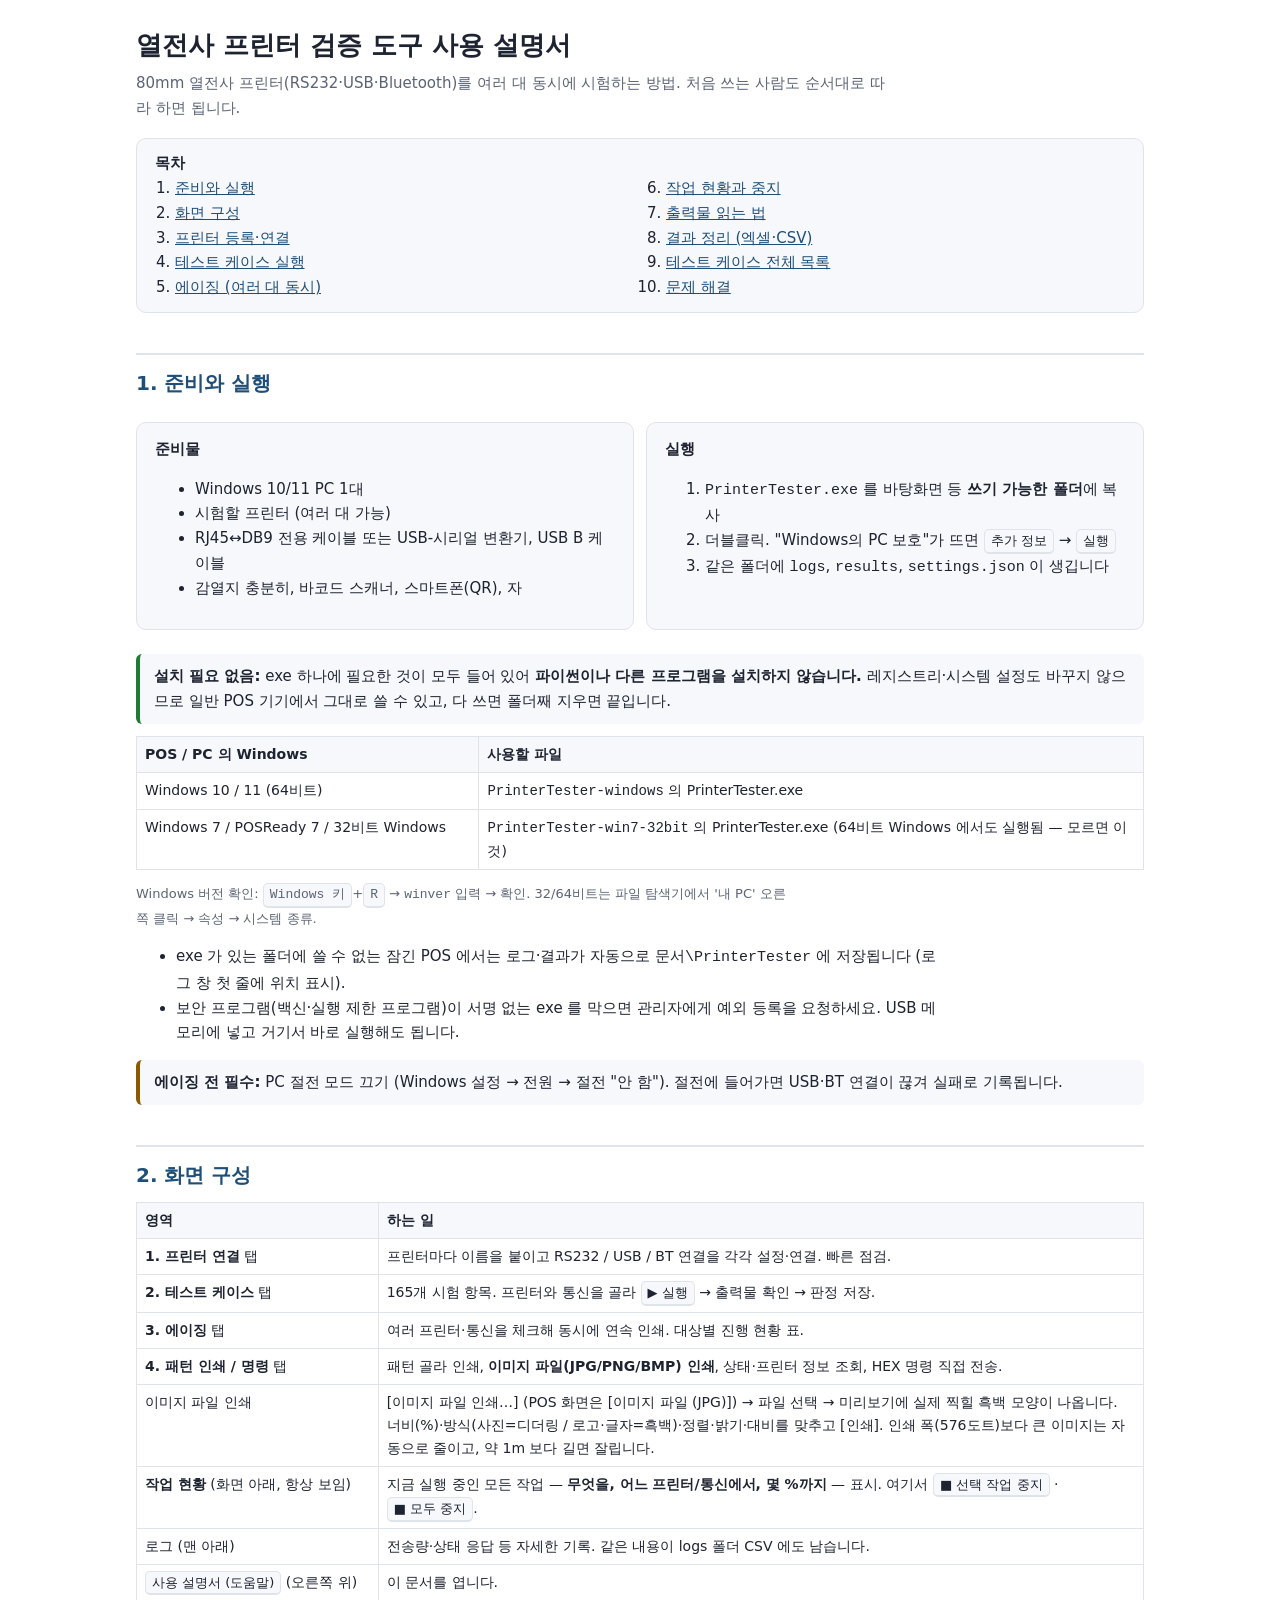
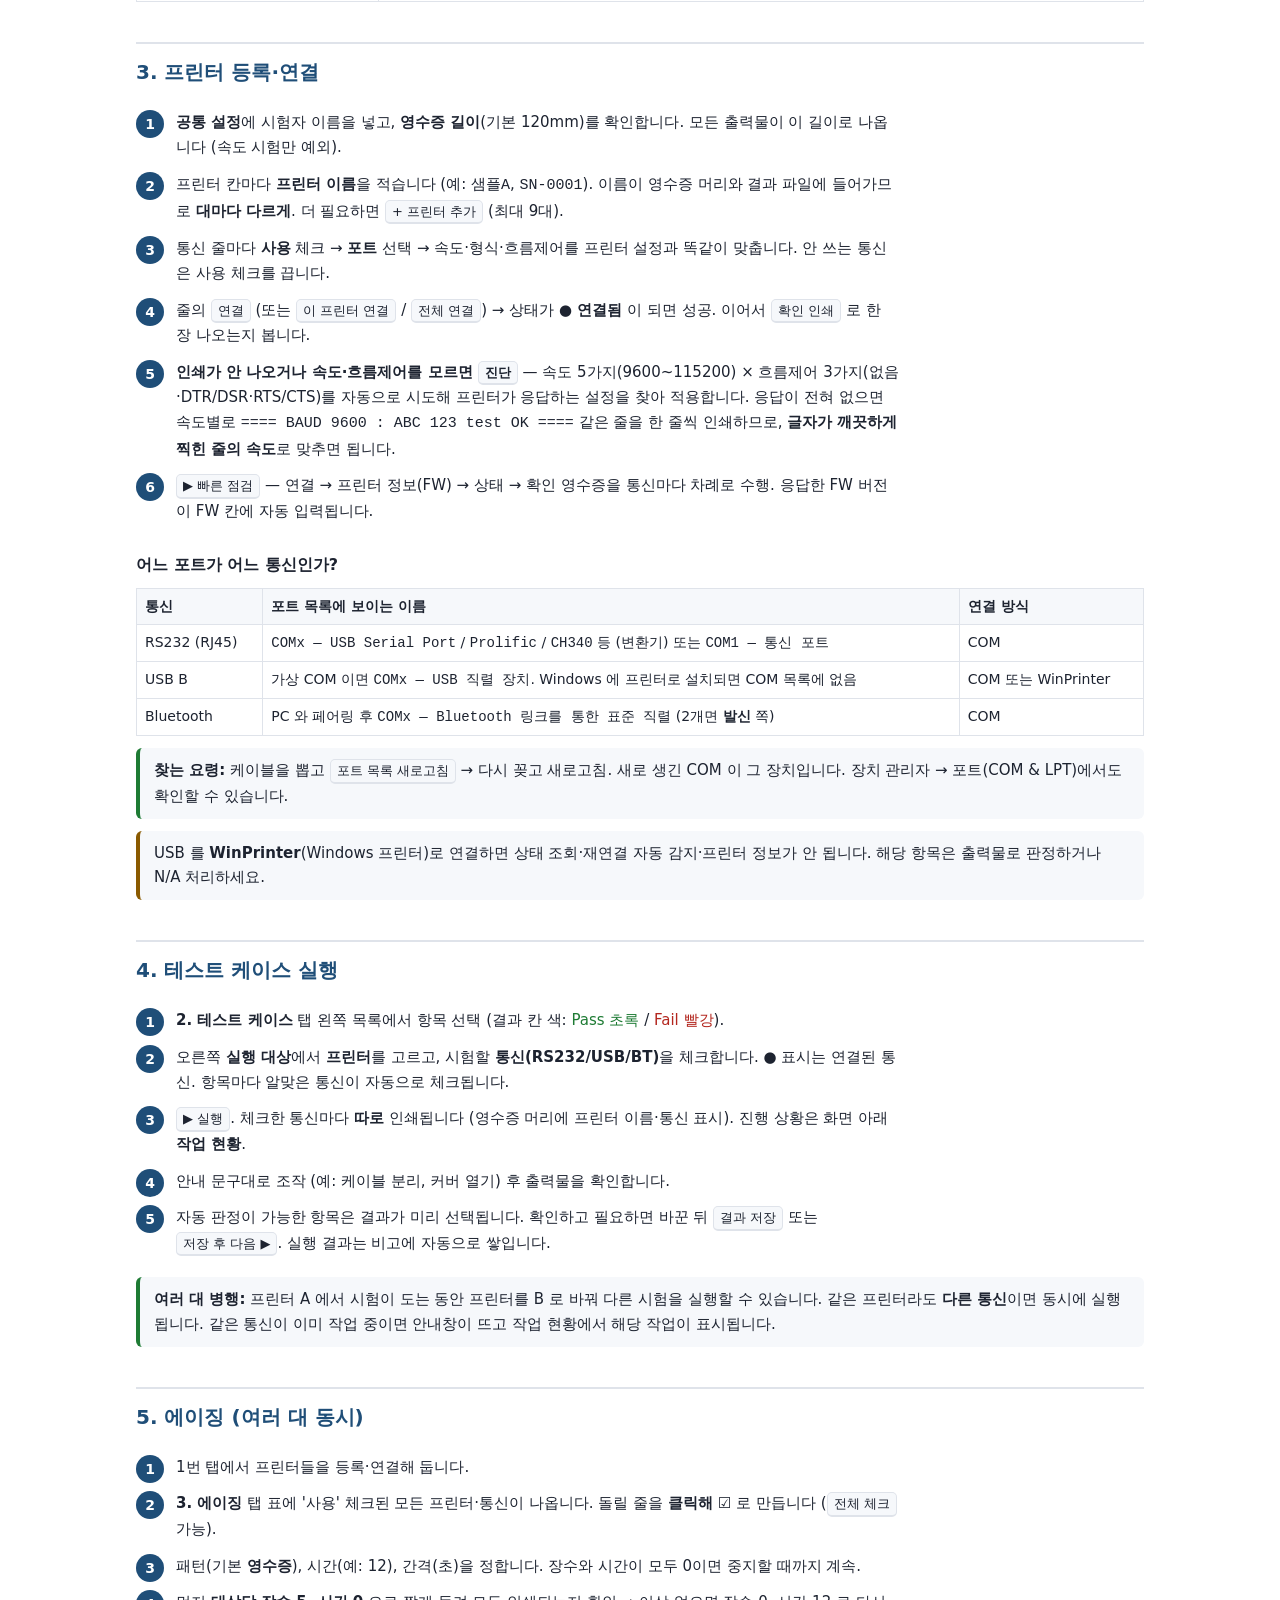
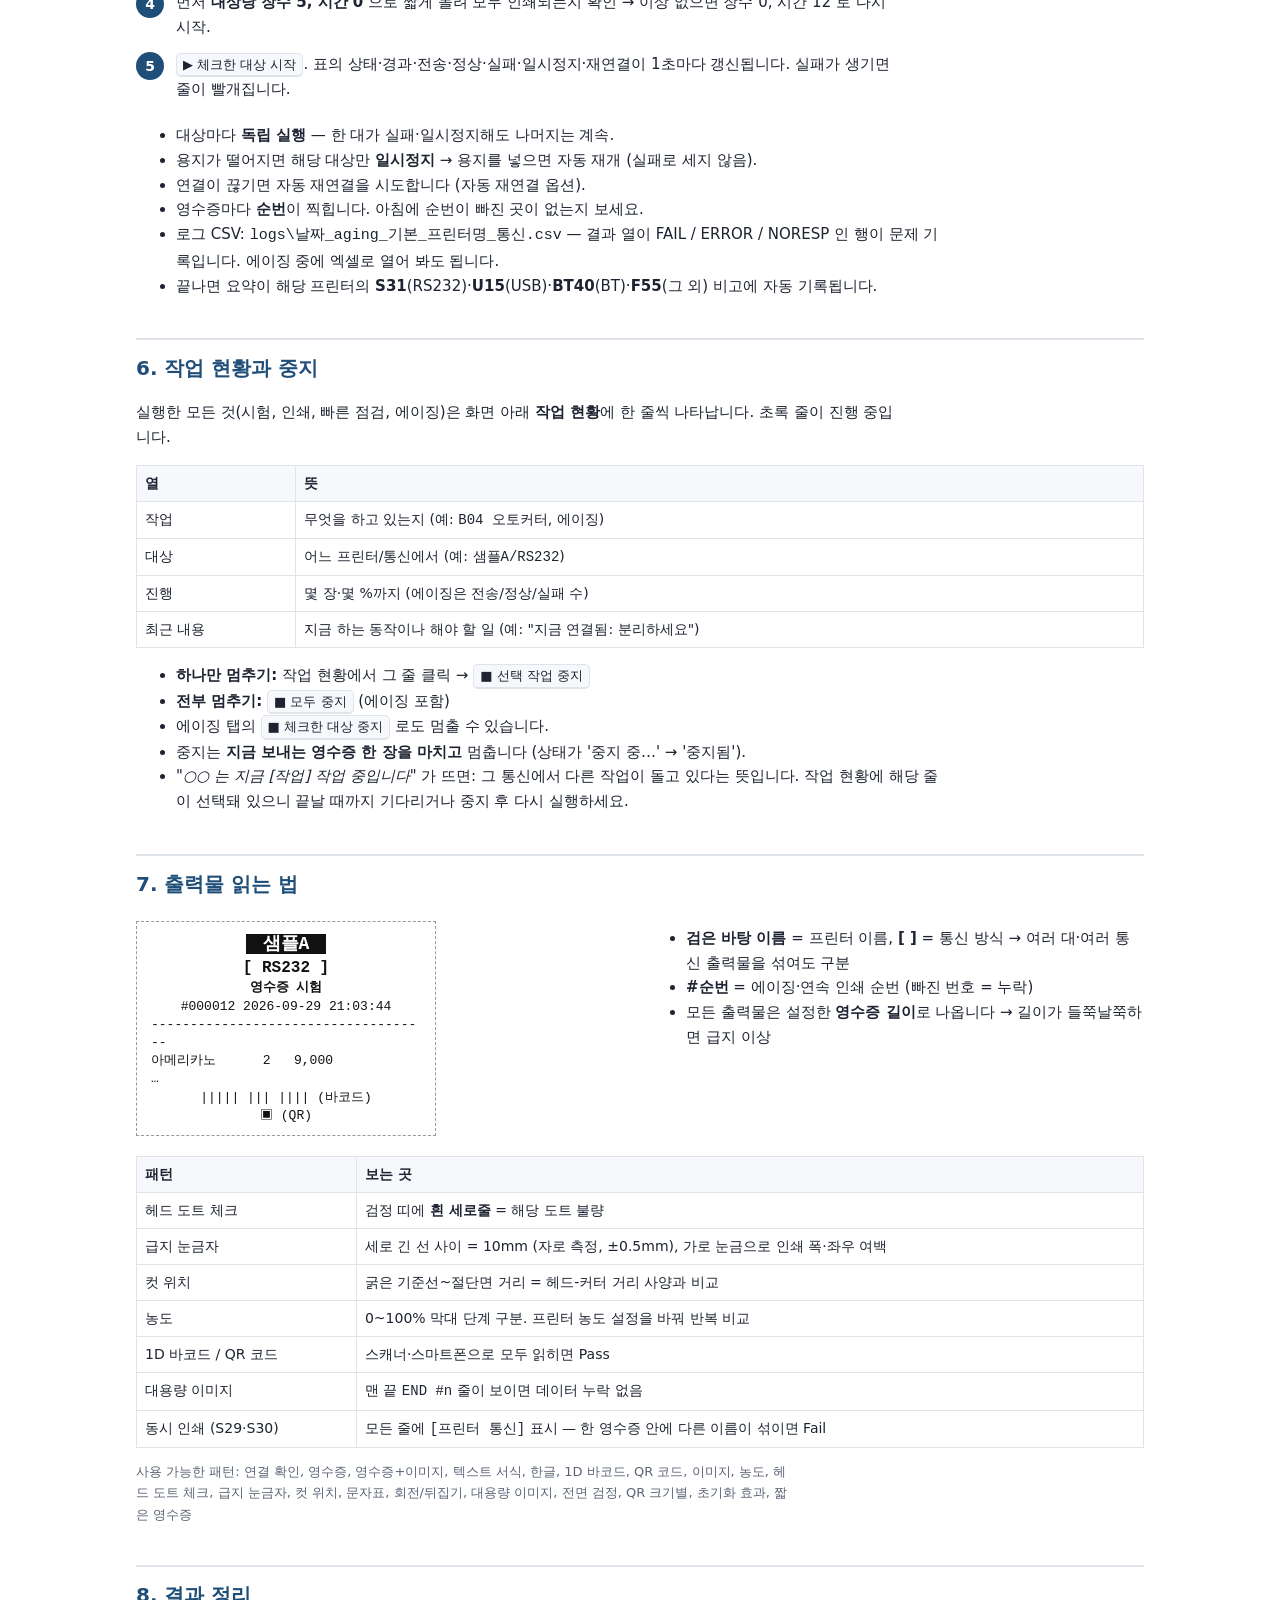
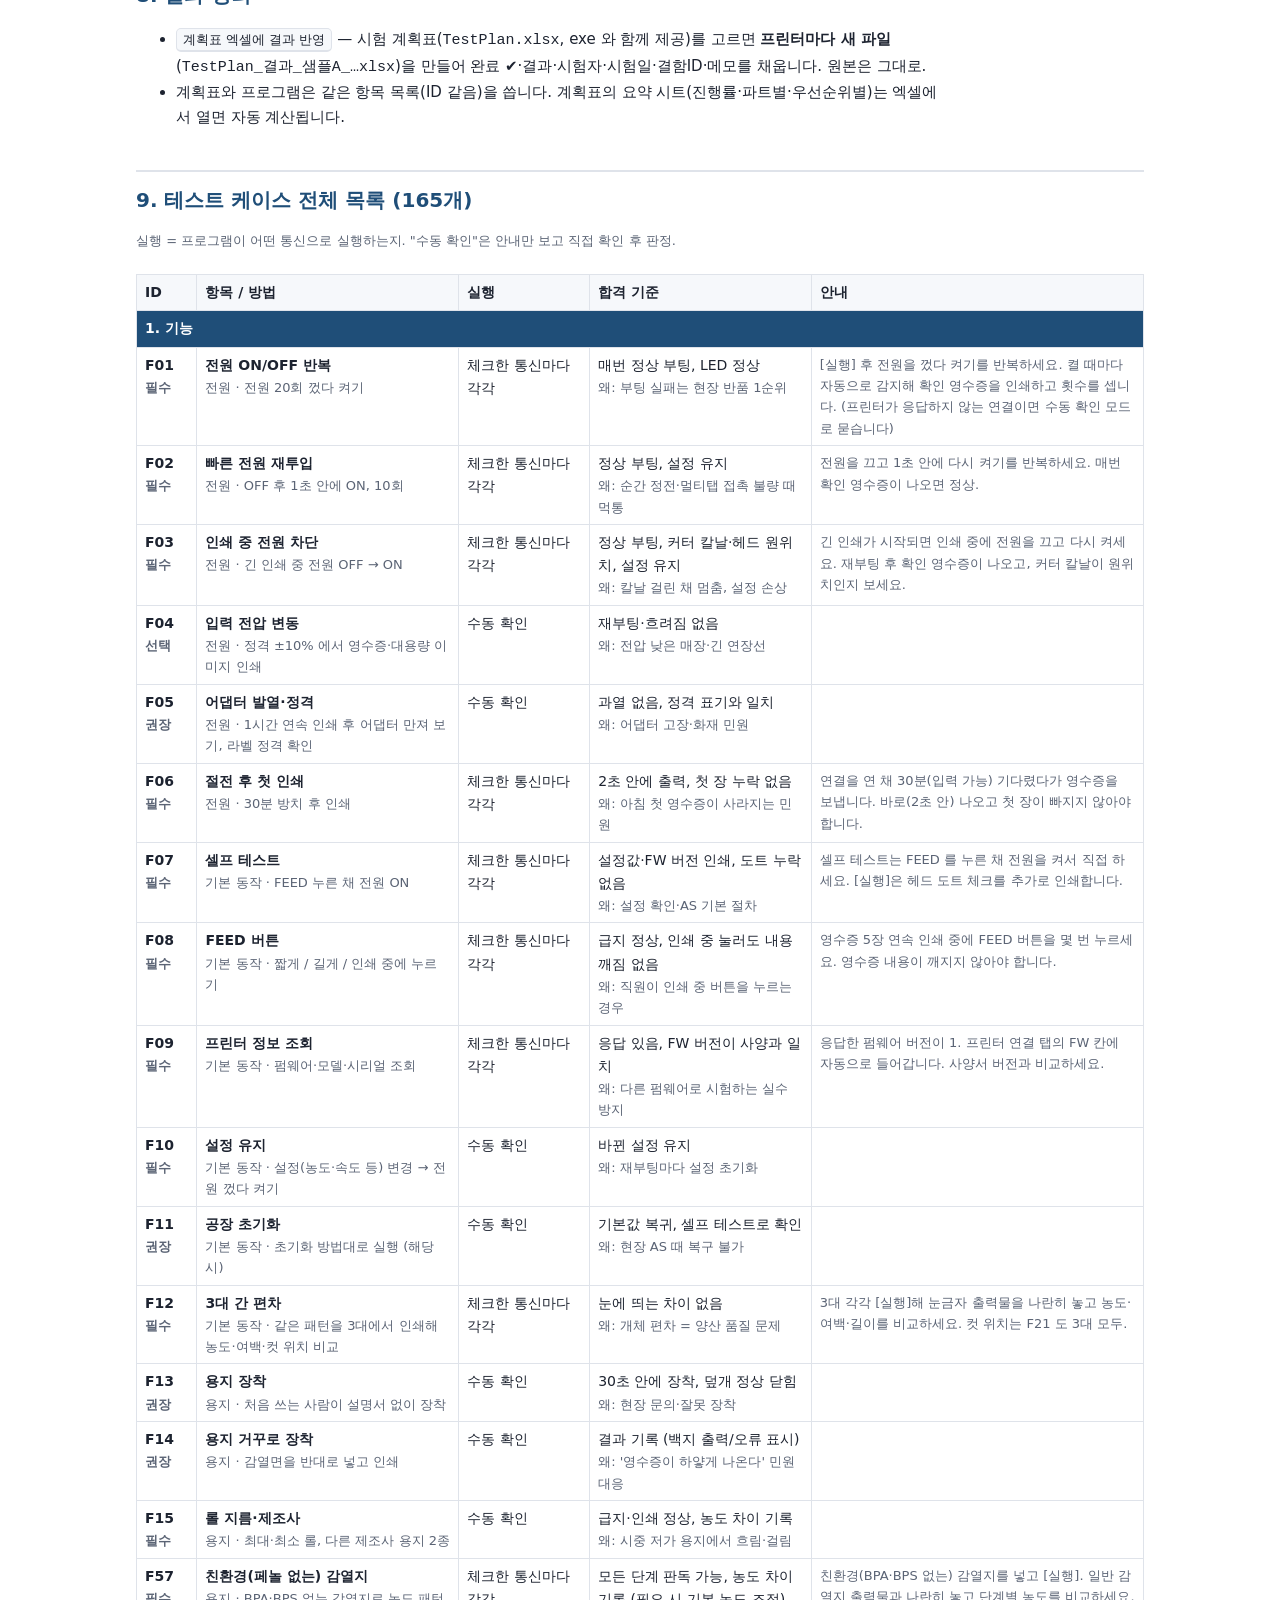
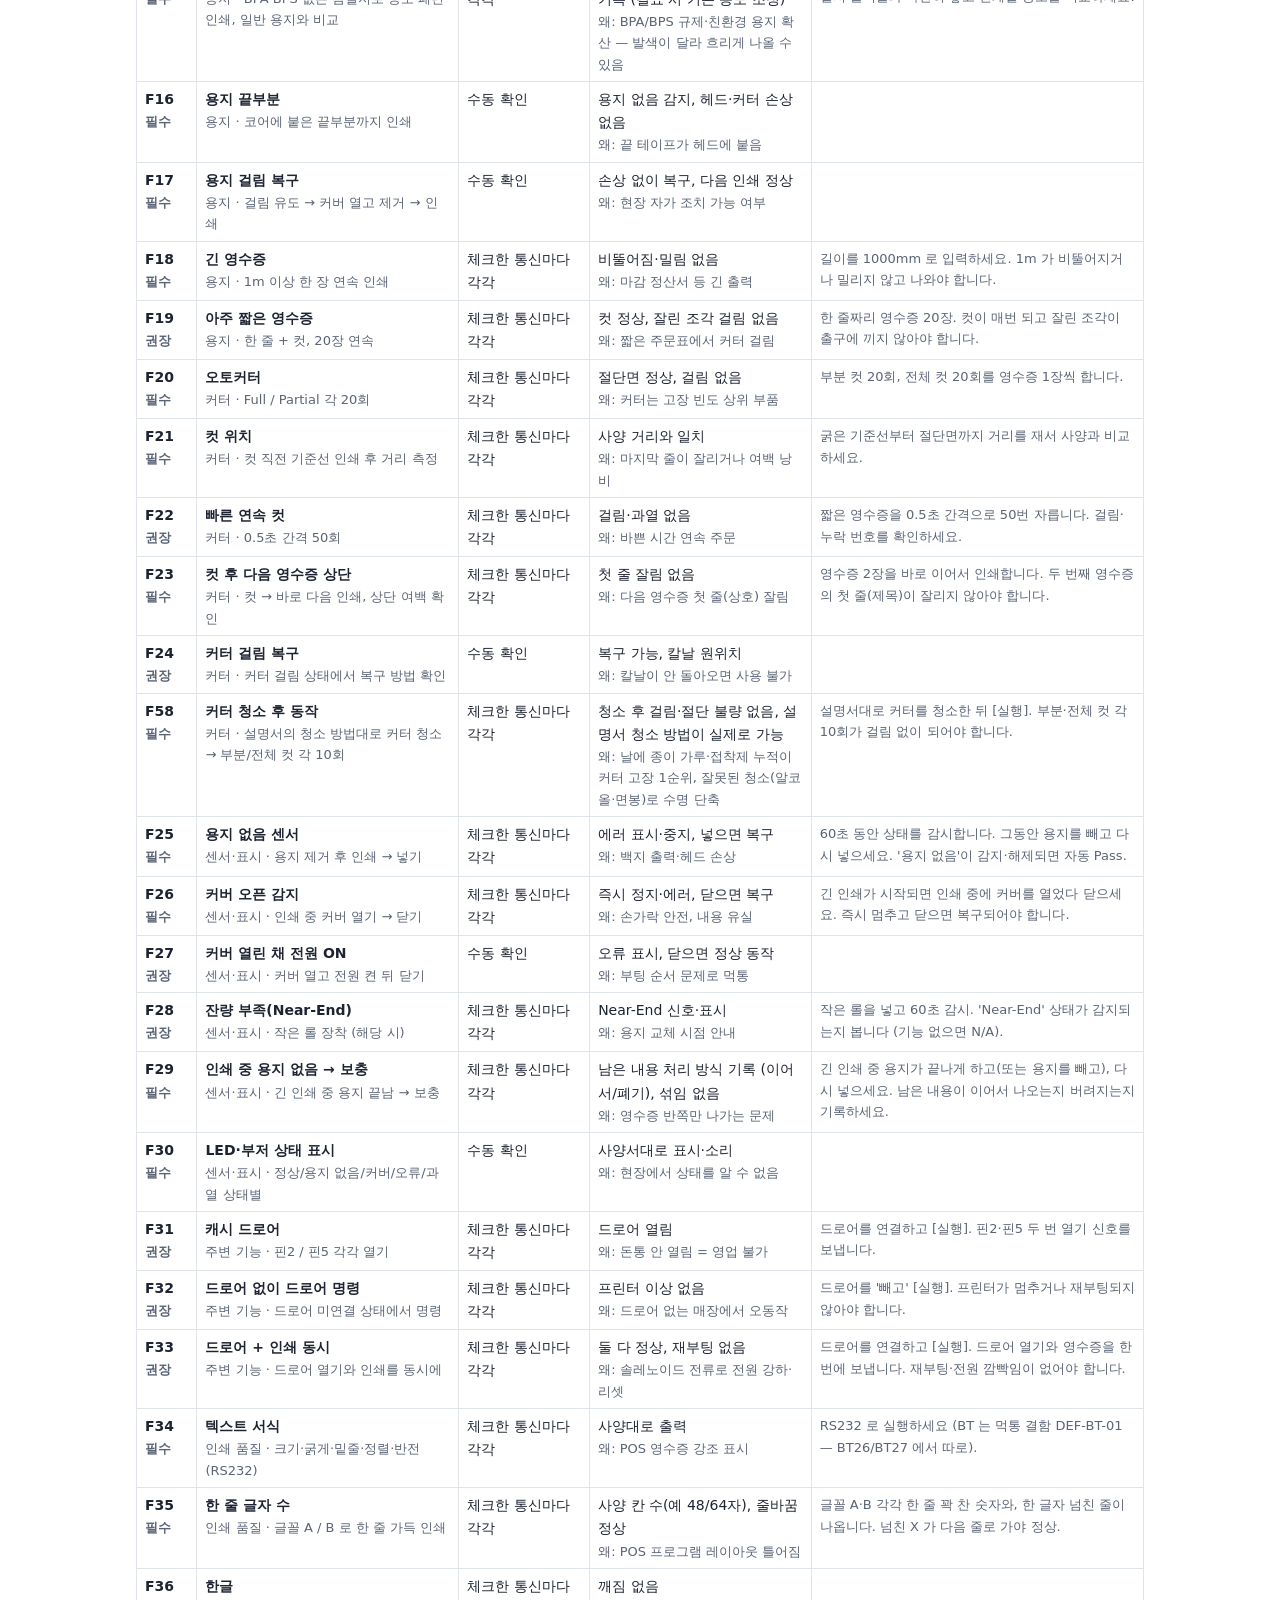
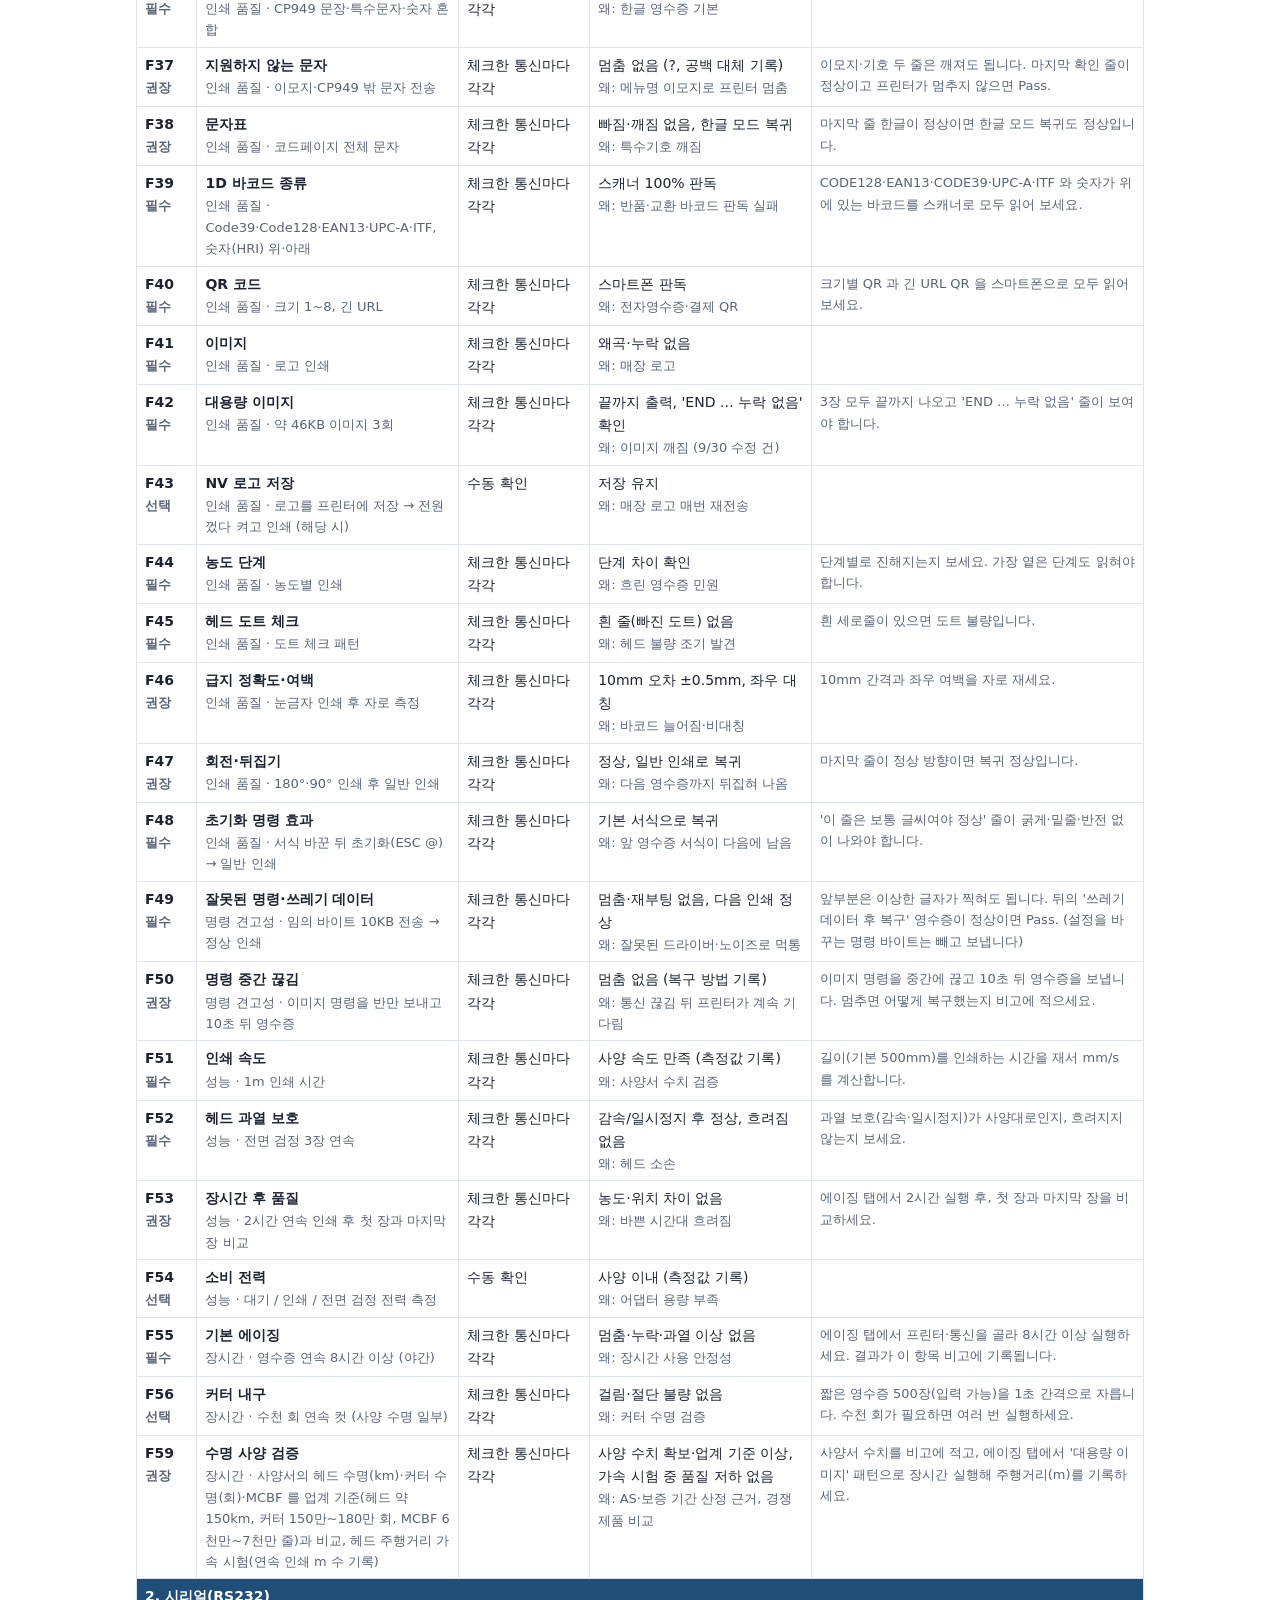
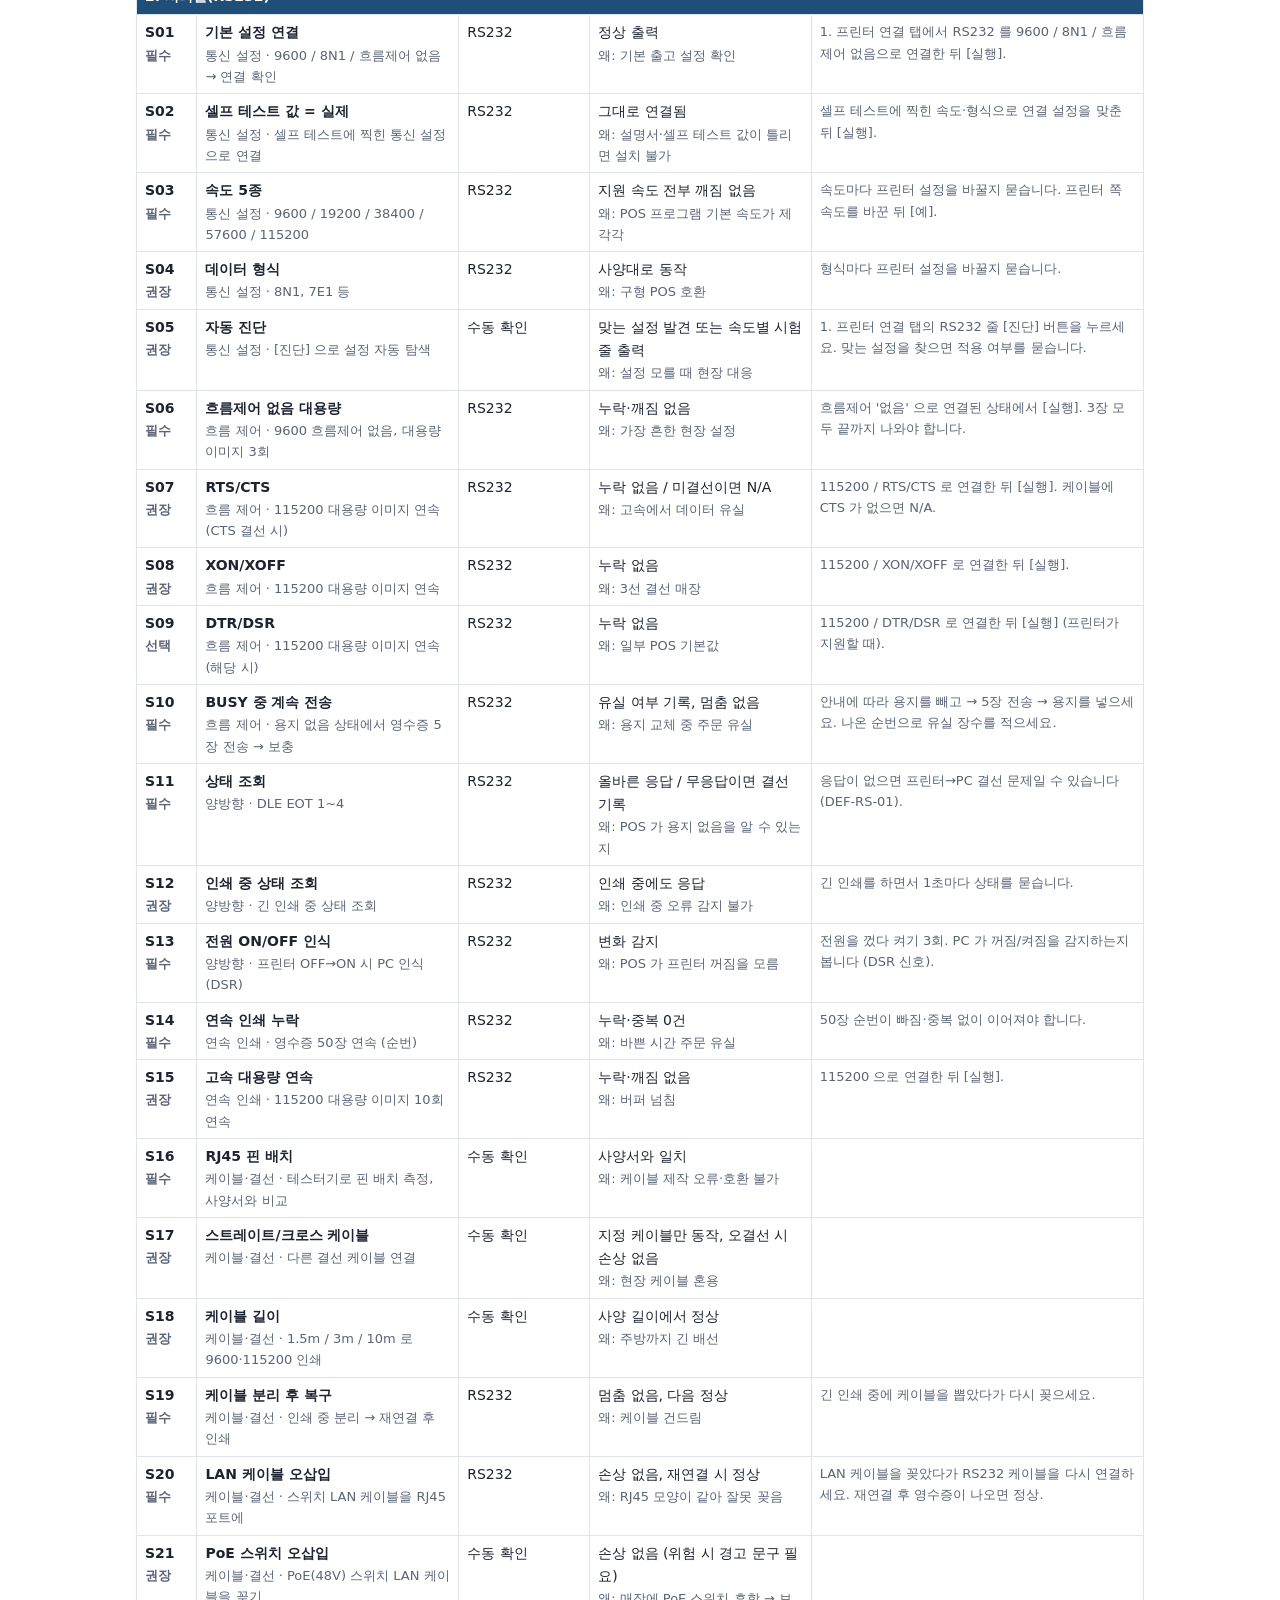
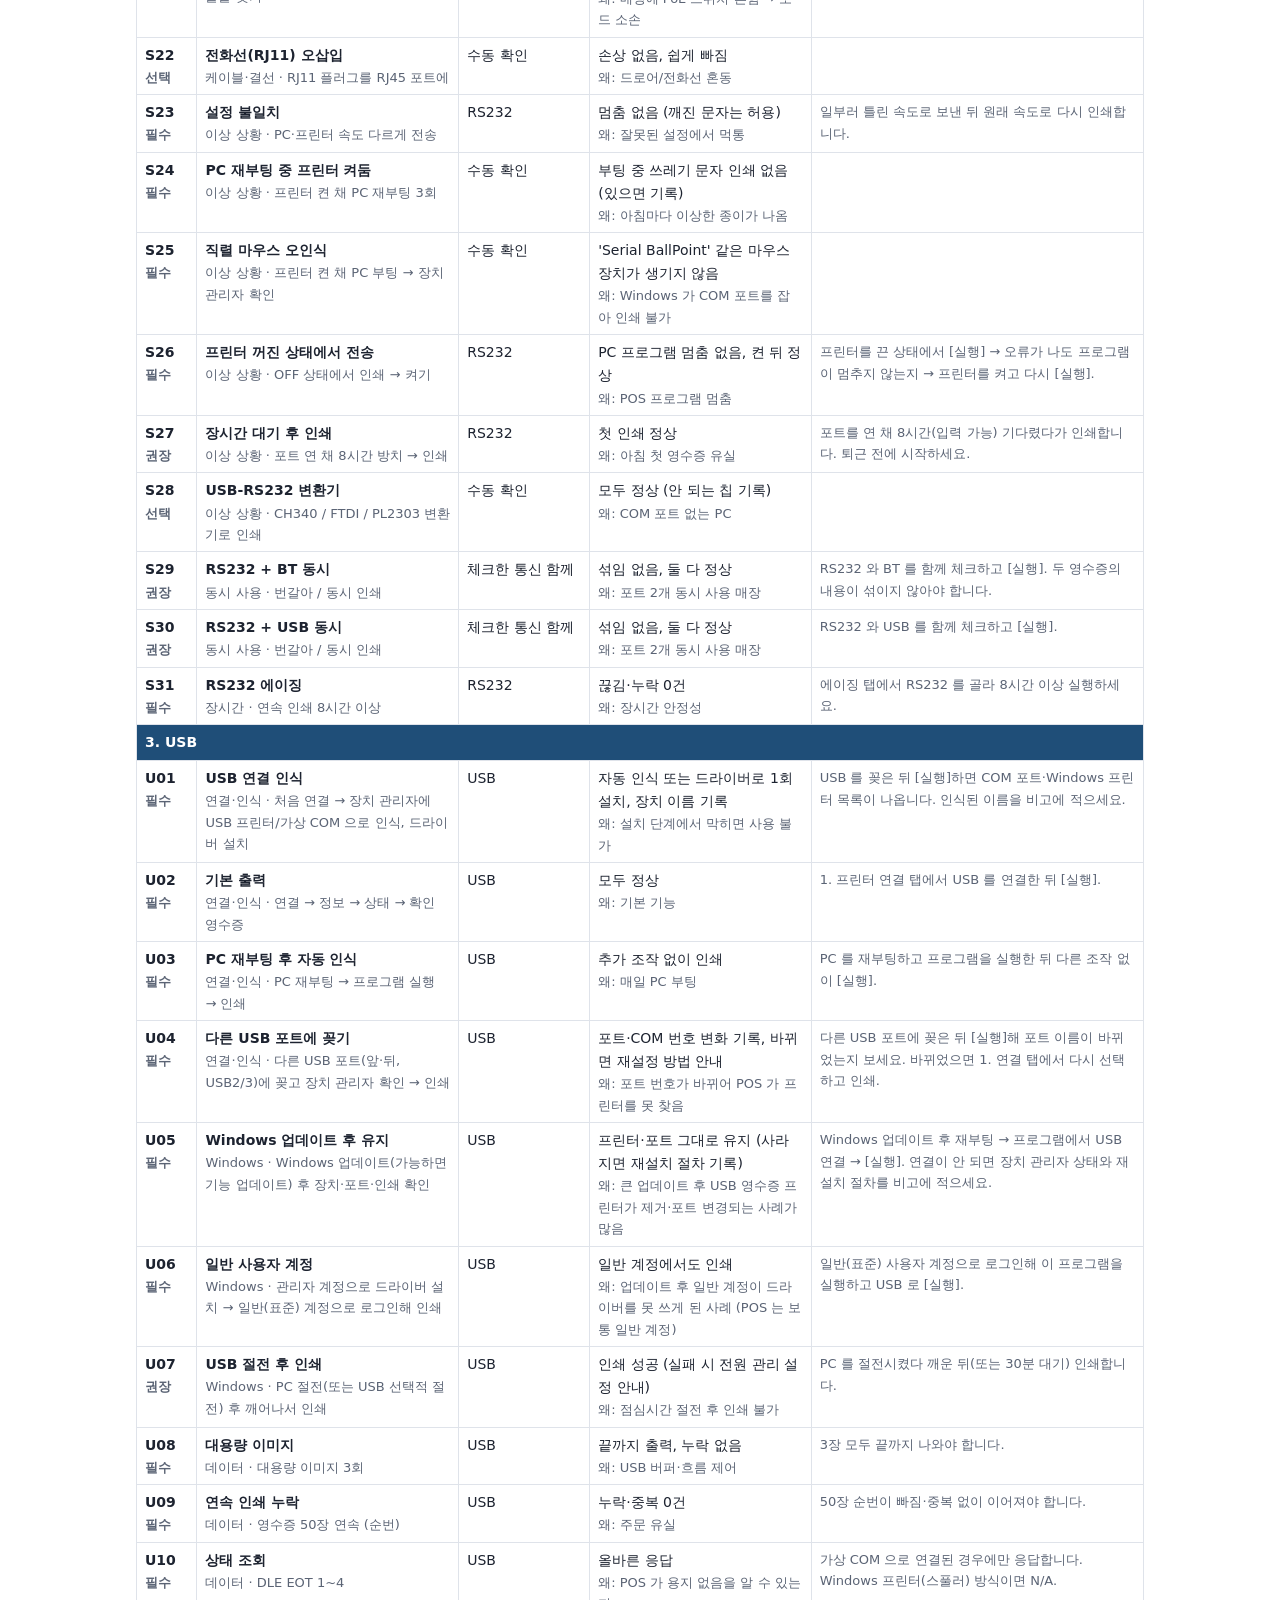
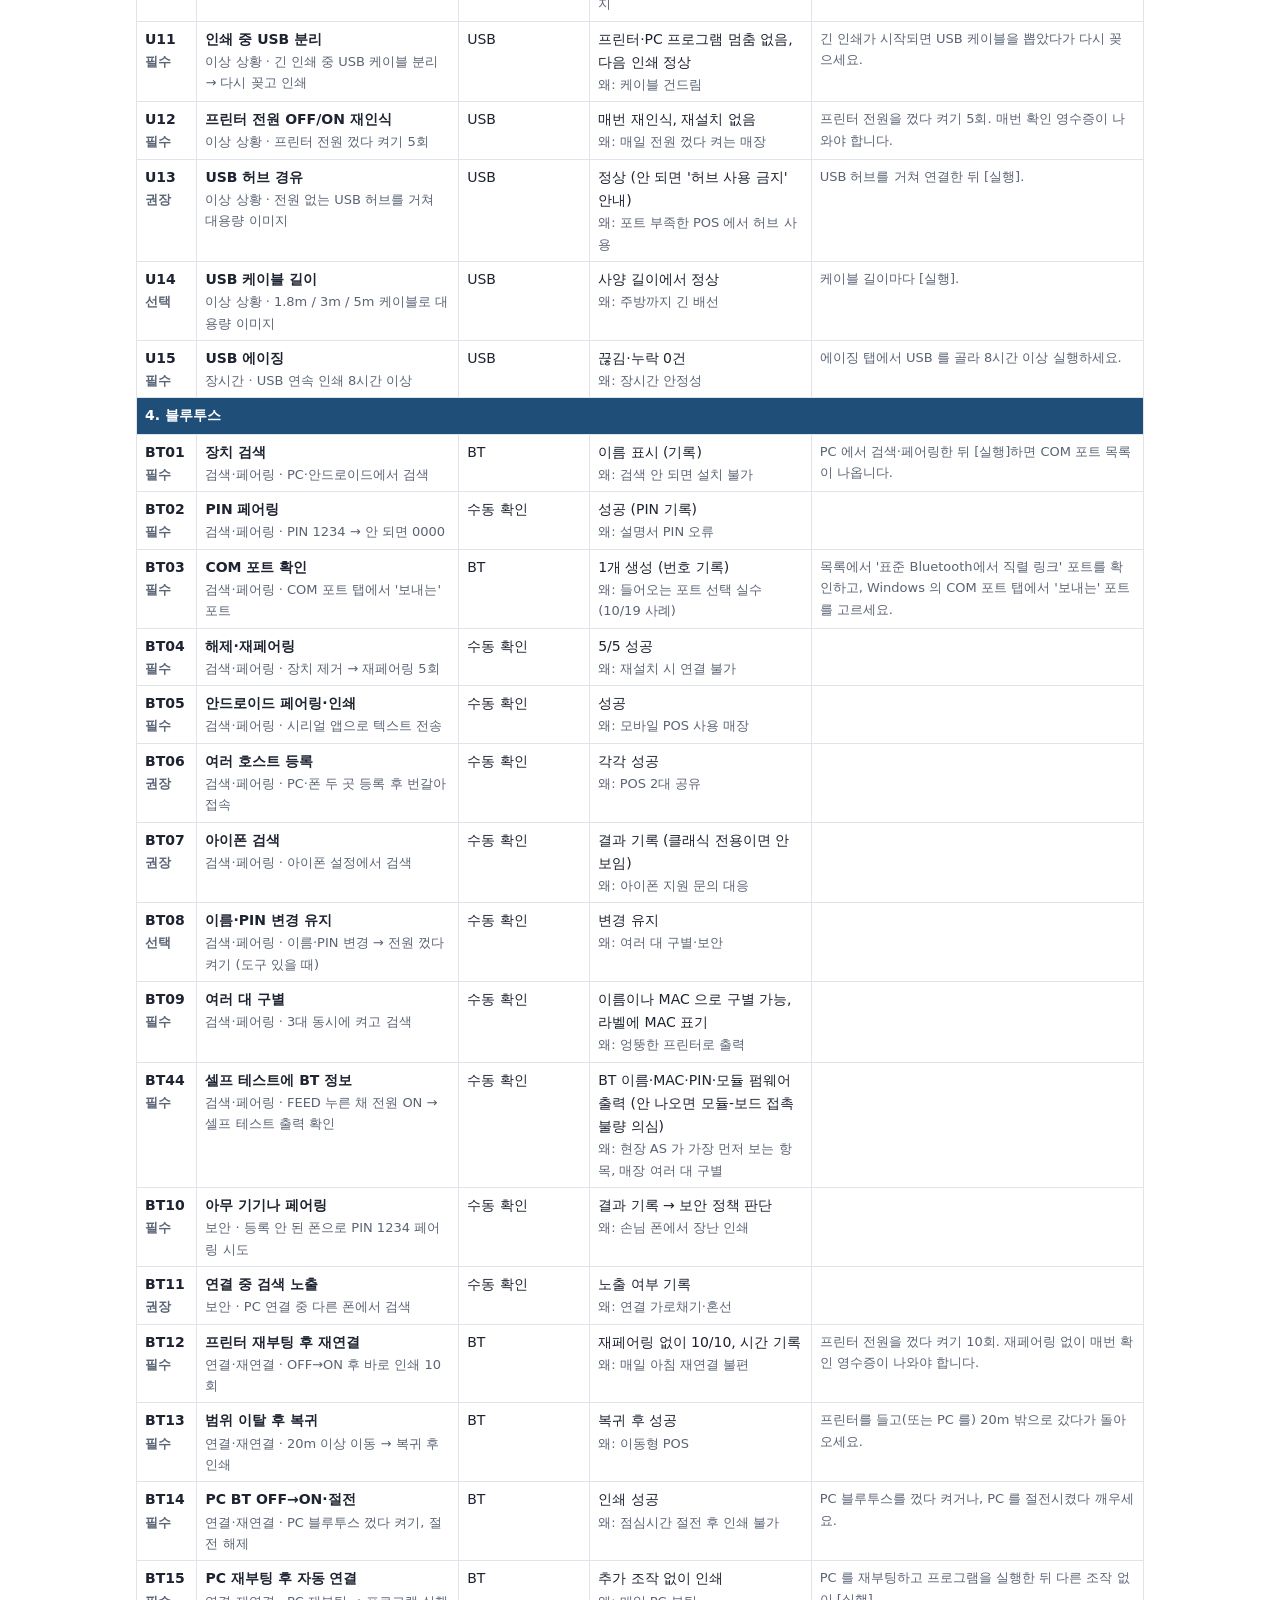
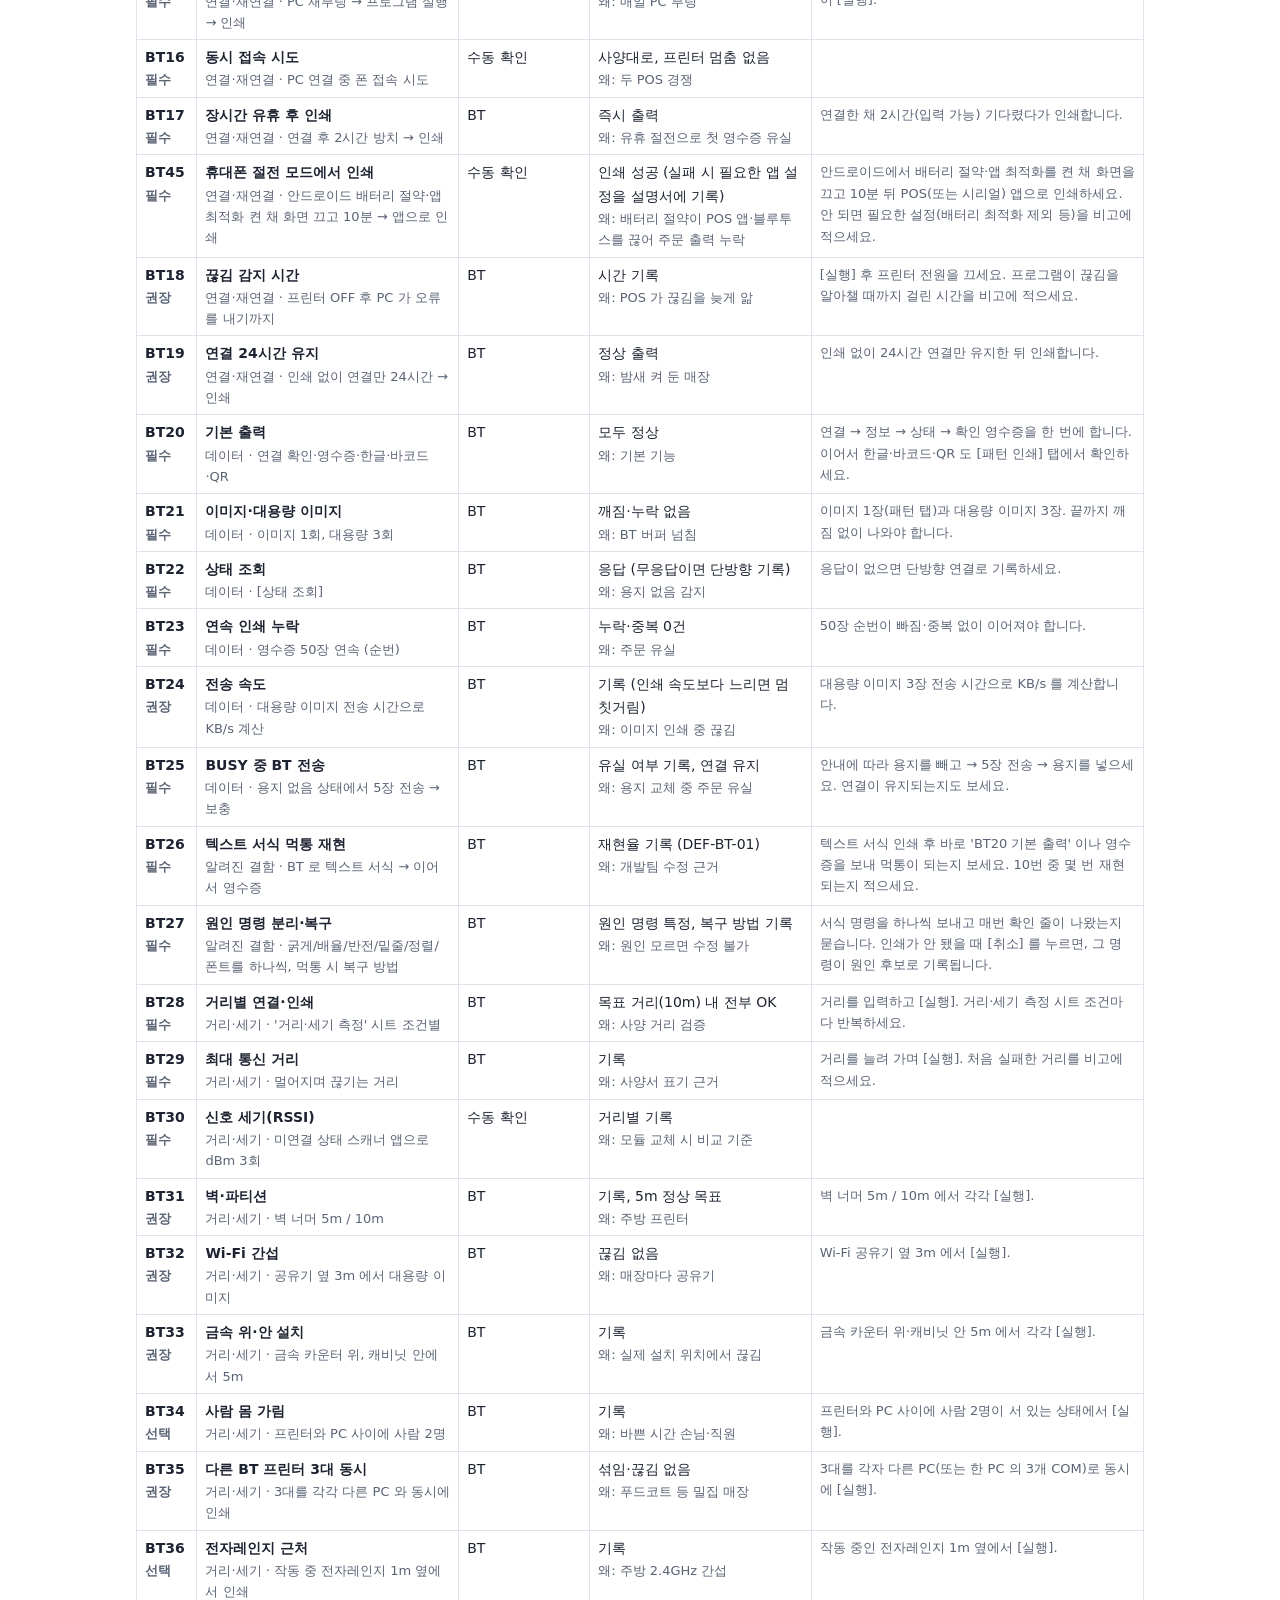
==== commit fabeacbe: "Print image files (JPG/PNG/BMP) from both PrinterTester and the POS screen - imageprint.py: load wit" ====
--- a/printer_test_tool/manual.html
+++ b/printer_test_tool/manual.html
@@ -70,7 +70,8 @@
 <tr><td><b>1. 프린터 연결</b> 탭</td><td>프린터마다 이름을 붙이고 RS232 / USB / BT 연결을 각각 설정·연결. 빠른 점검.</td></tr>
 <tr><td><b>2. 테스트 케이스</b> 탭</td><td>165개 시험 항목. 프린터와 통신을 골라 <span class="btn">▶ 실행</span> → 출력물 확인 → 판정 저장.</td></tr>
 <tr><td><b>3. 에이징</b> 탭</td><td>여러 프린터·통신을 체크해 동시에 연속 인쇄. 대상별 진행 현황 표.</td></tr>
-<tr><td><b>4. 패턴 인쇄 / 명령</b> 탭</td><td>패턴 골라 인쇄, 상태·프린터 정보 조회, HEX 명령 직접 전송.</td></tr>
+<tr><td><b>4. 패턴 인쇄 / 명령</b> 탭</td><td>패턴 골라 인쇄, <b>이미지 파일(JPG/PNG/BMP) 인쇄</b>, 상태·프린터 정보 조회, HEX 명령 직접 전송.</td></tr>
+<tr><td>이미지 파일 인쇄</td><td>[이미지 파일 인쇄…] (POS 화면은 [이미지 파일 (JPG)]) → 파일 선택 → 미리보기에 실제 찍힐 흑백 모양이 나옵니다. 너비(%)·방식(사진=디더링 / 로고·글자=흑백)·정렬·밝기·대비를 맞추고 [인쇄]. 인쇄 폭(576도트)보다 큰 이미지는 자동으로 줄이고, 약 1m 보다 길면 잘립니다.</td></tr>
 <tr><td><b>작업 현황</b> (화면 아래, 항상 보임)</td><td>지금 실행 중인 모든 작업 — <b>무엇을, 어느 프린터/통신에서, 몇 %까지</b> — 표시. 여기서 <span class="btn">■ 선택 작업 중지</span> · <span class="btn">■ 모두 중지</span>.</td></tr>
 <tr><td>로그 (맨 아래)</td><td>전송량·상태 응답 등 자세한 기록. 같은 내용이 logs 폴더 CSV 에도 남습니다.</td></tr>
 <tr><td><span class="btn">사용 설명서 (도움말)</span> (오른쪽 위)</td><td>이 문서를 엽니다.</td></tr>
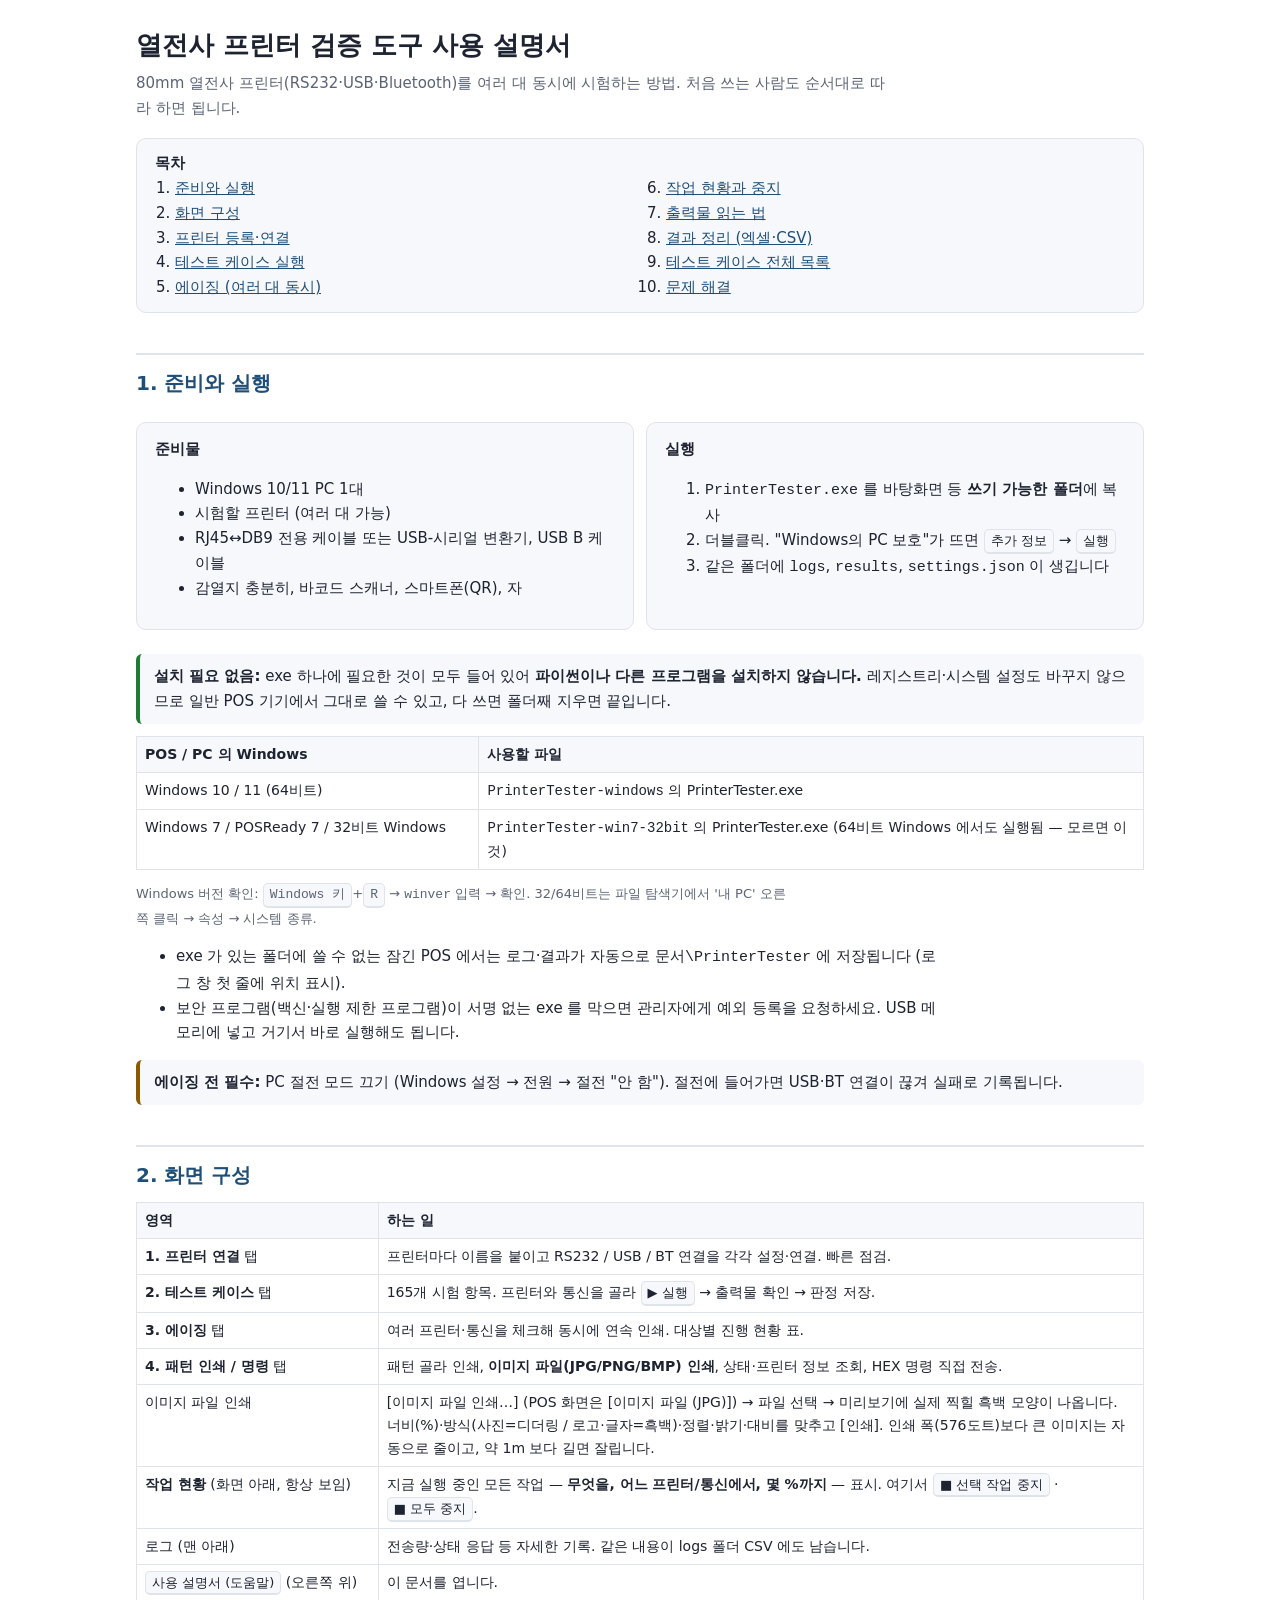
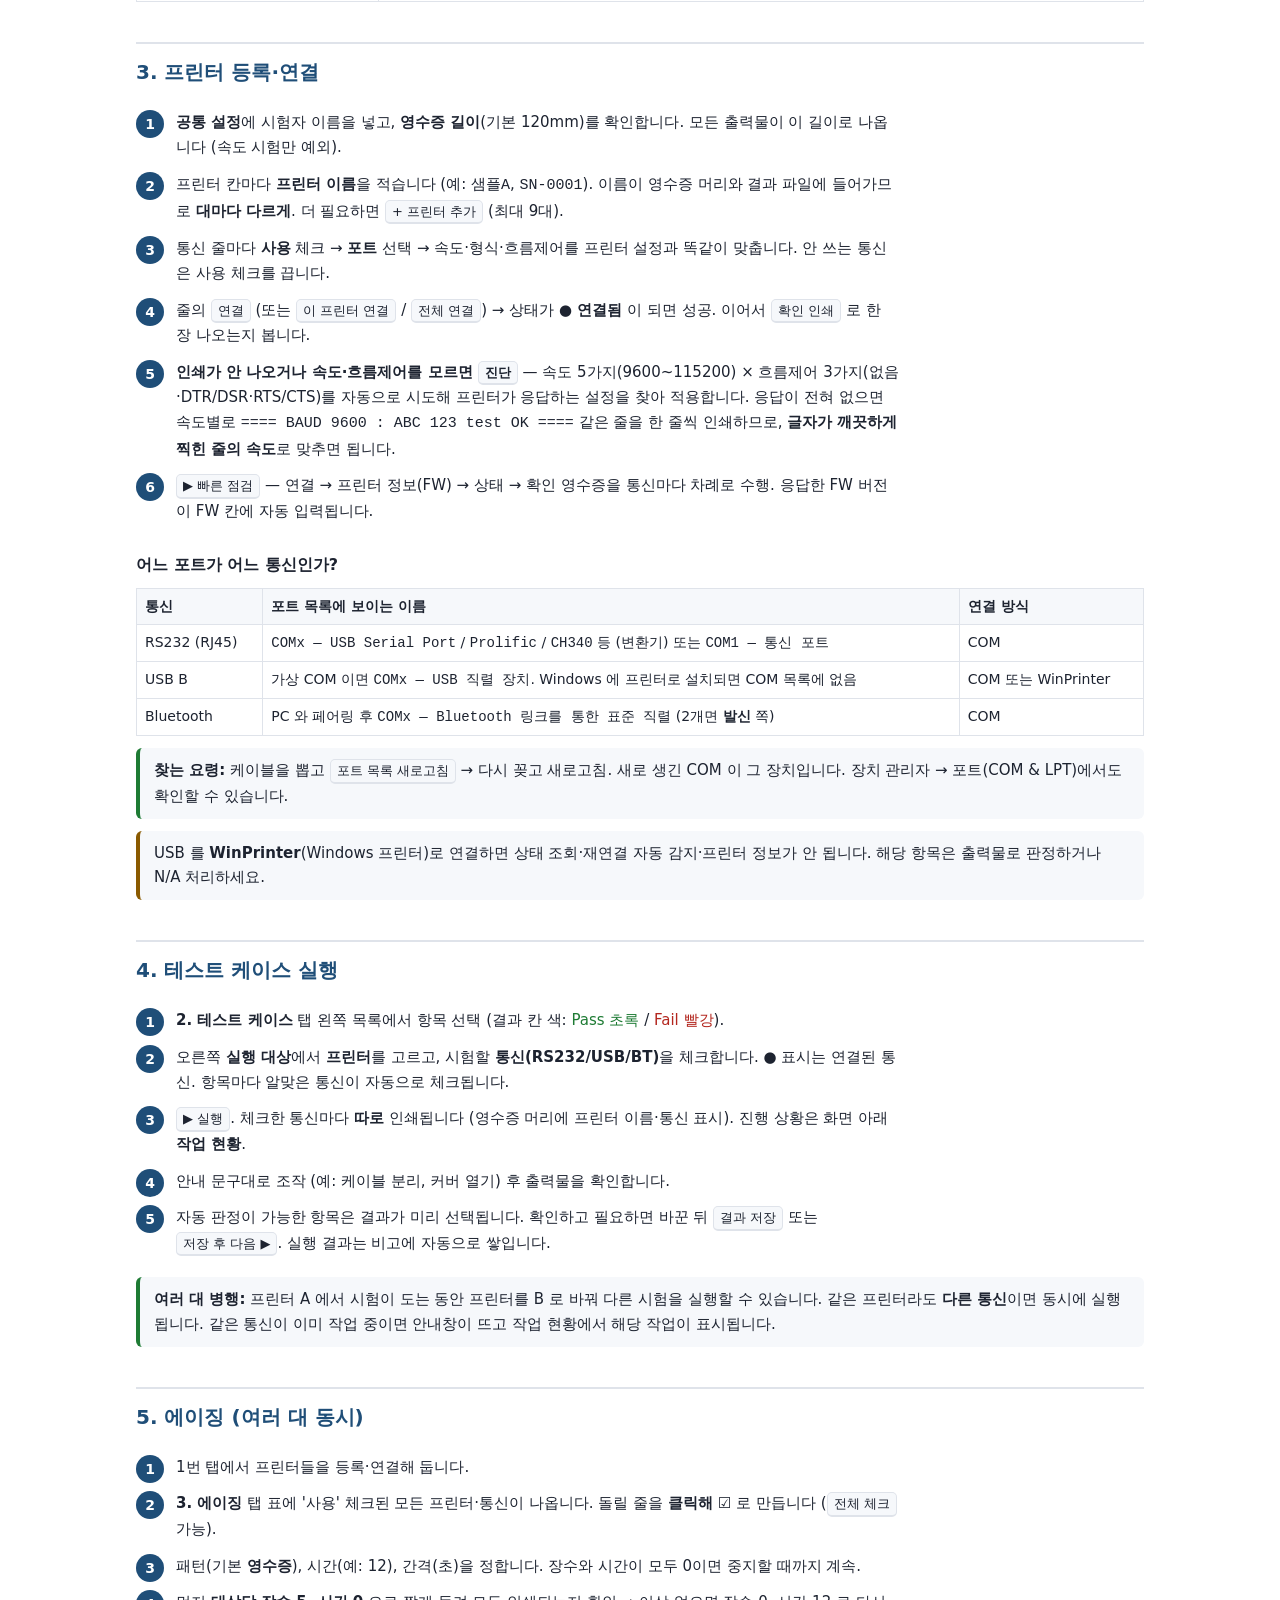
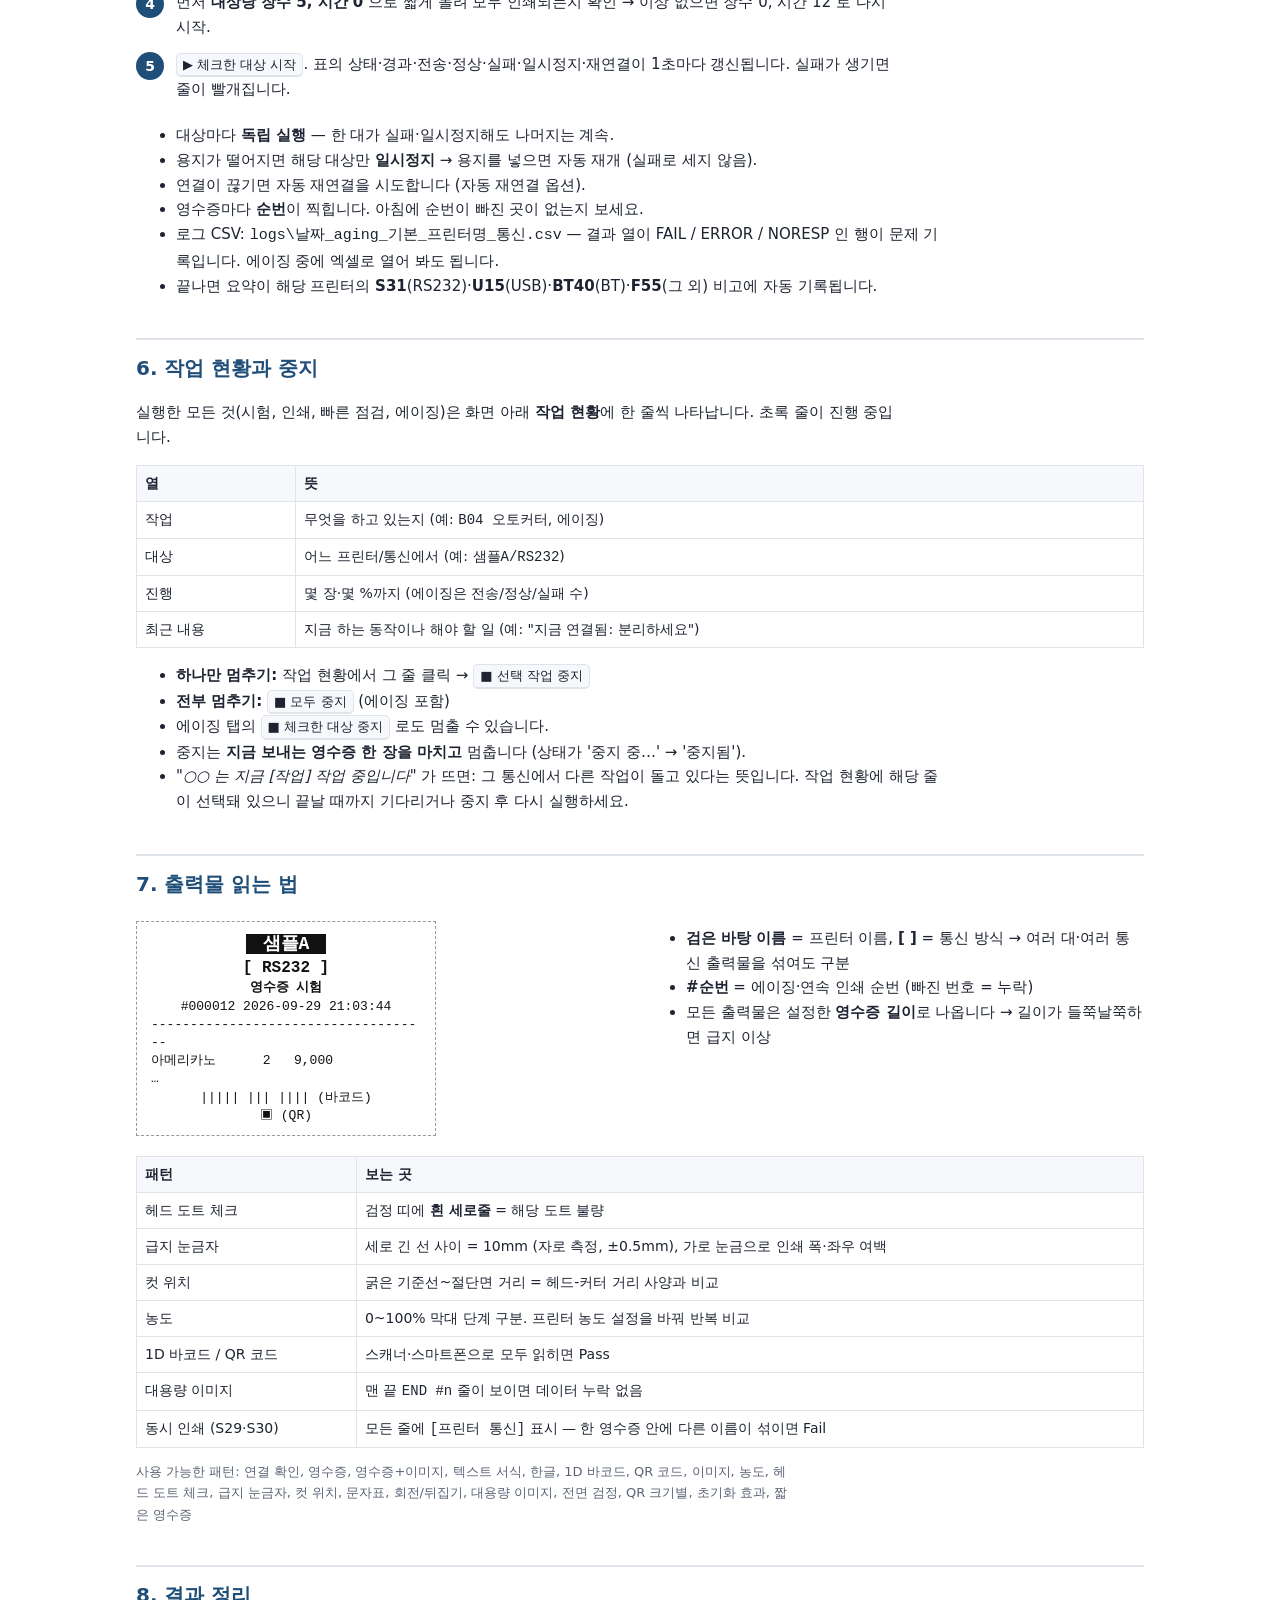
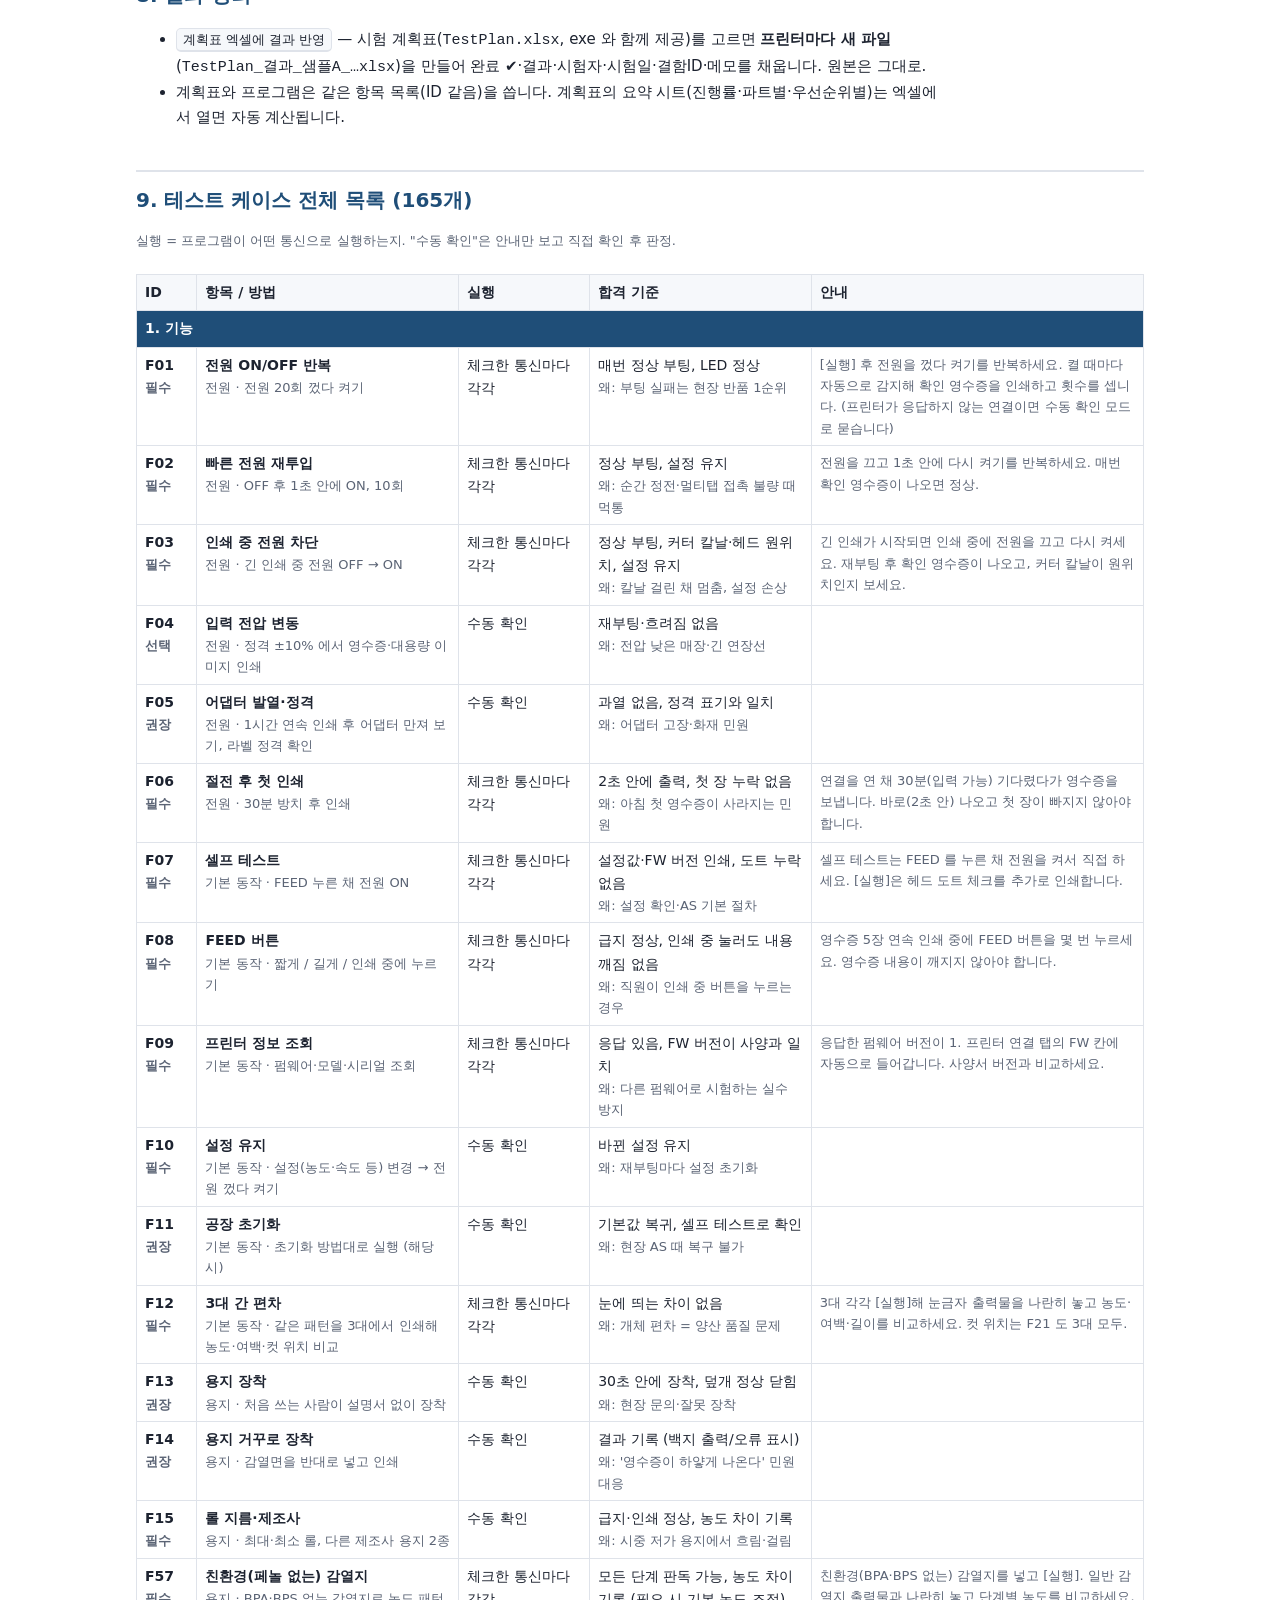
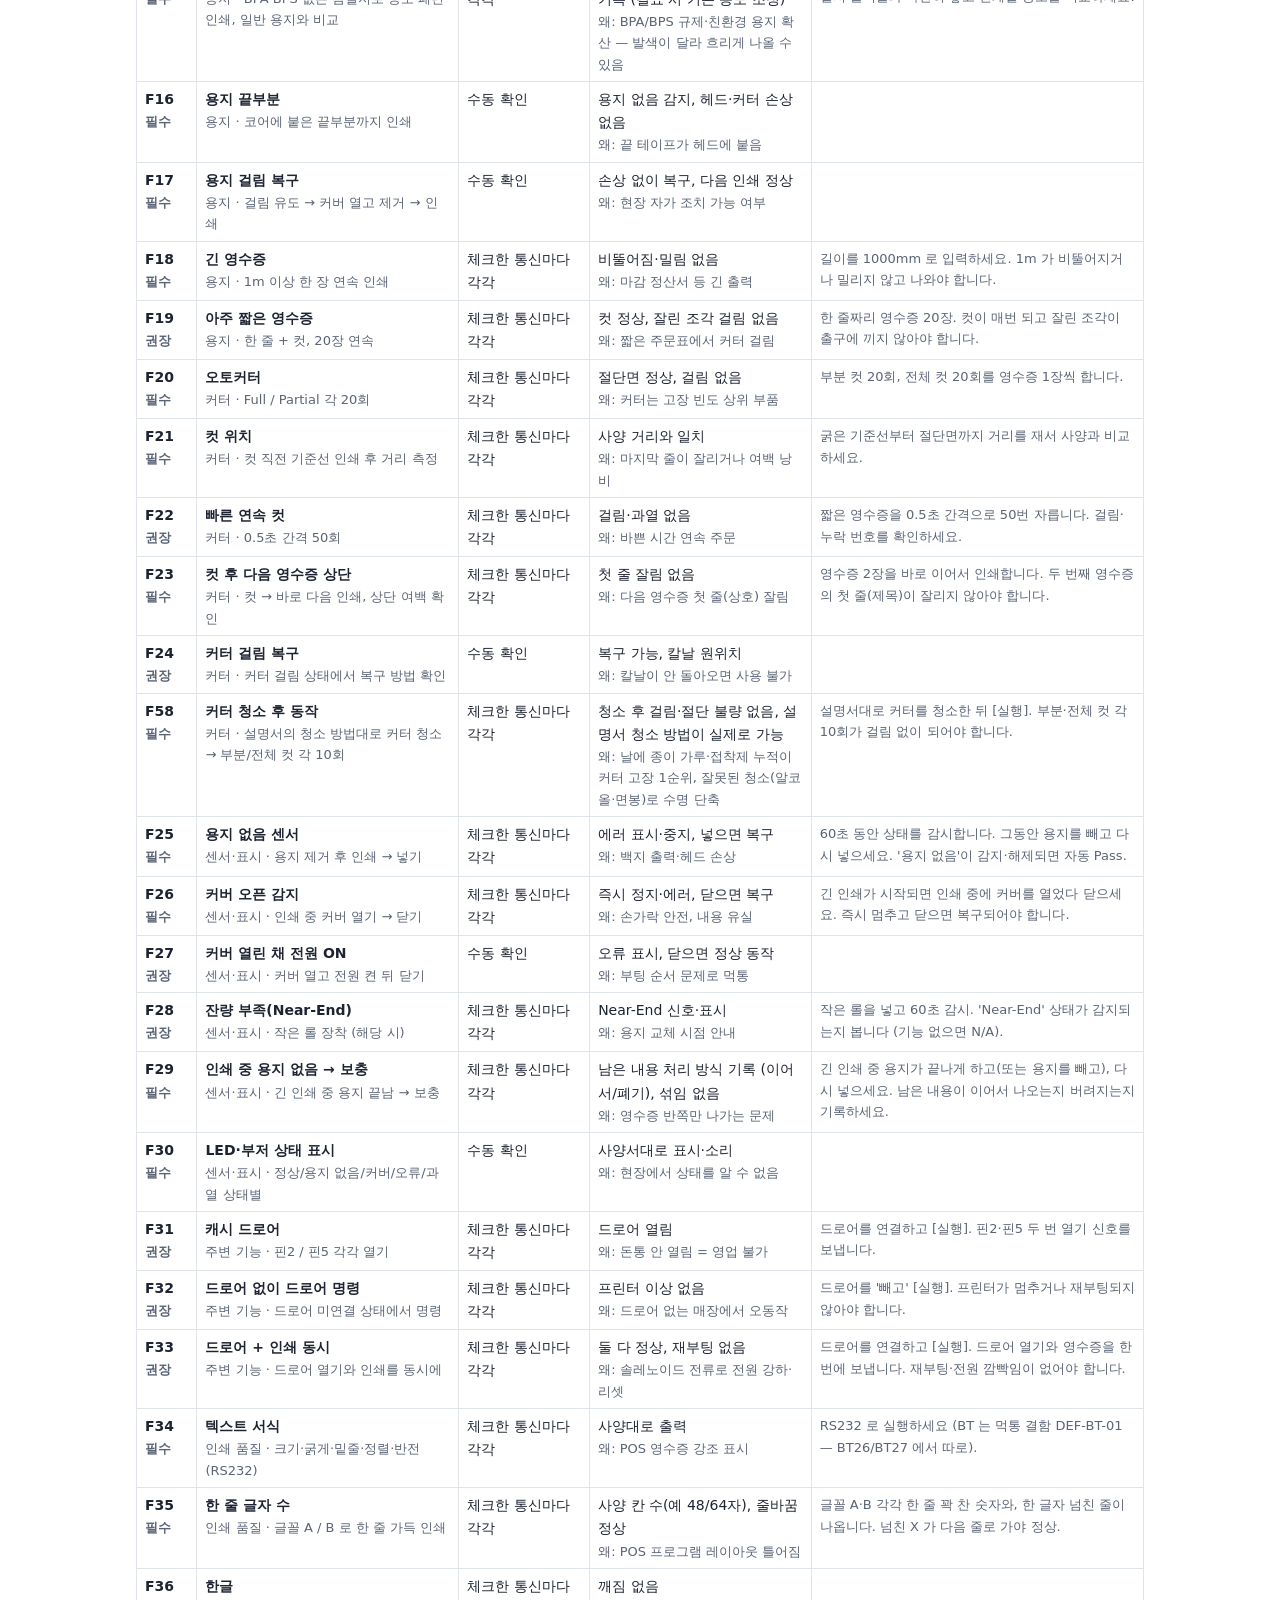
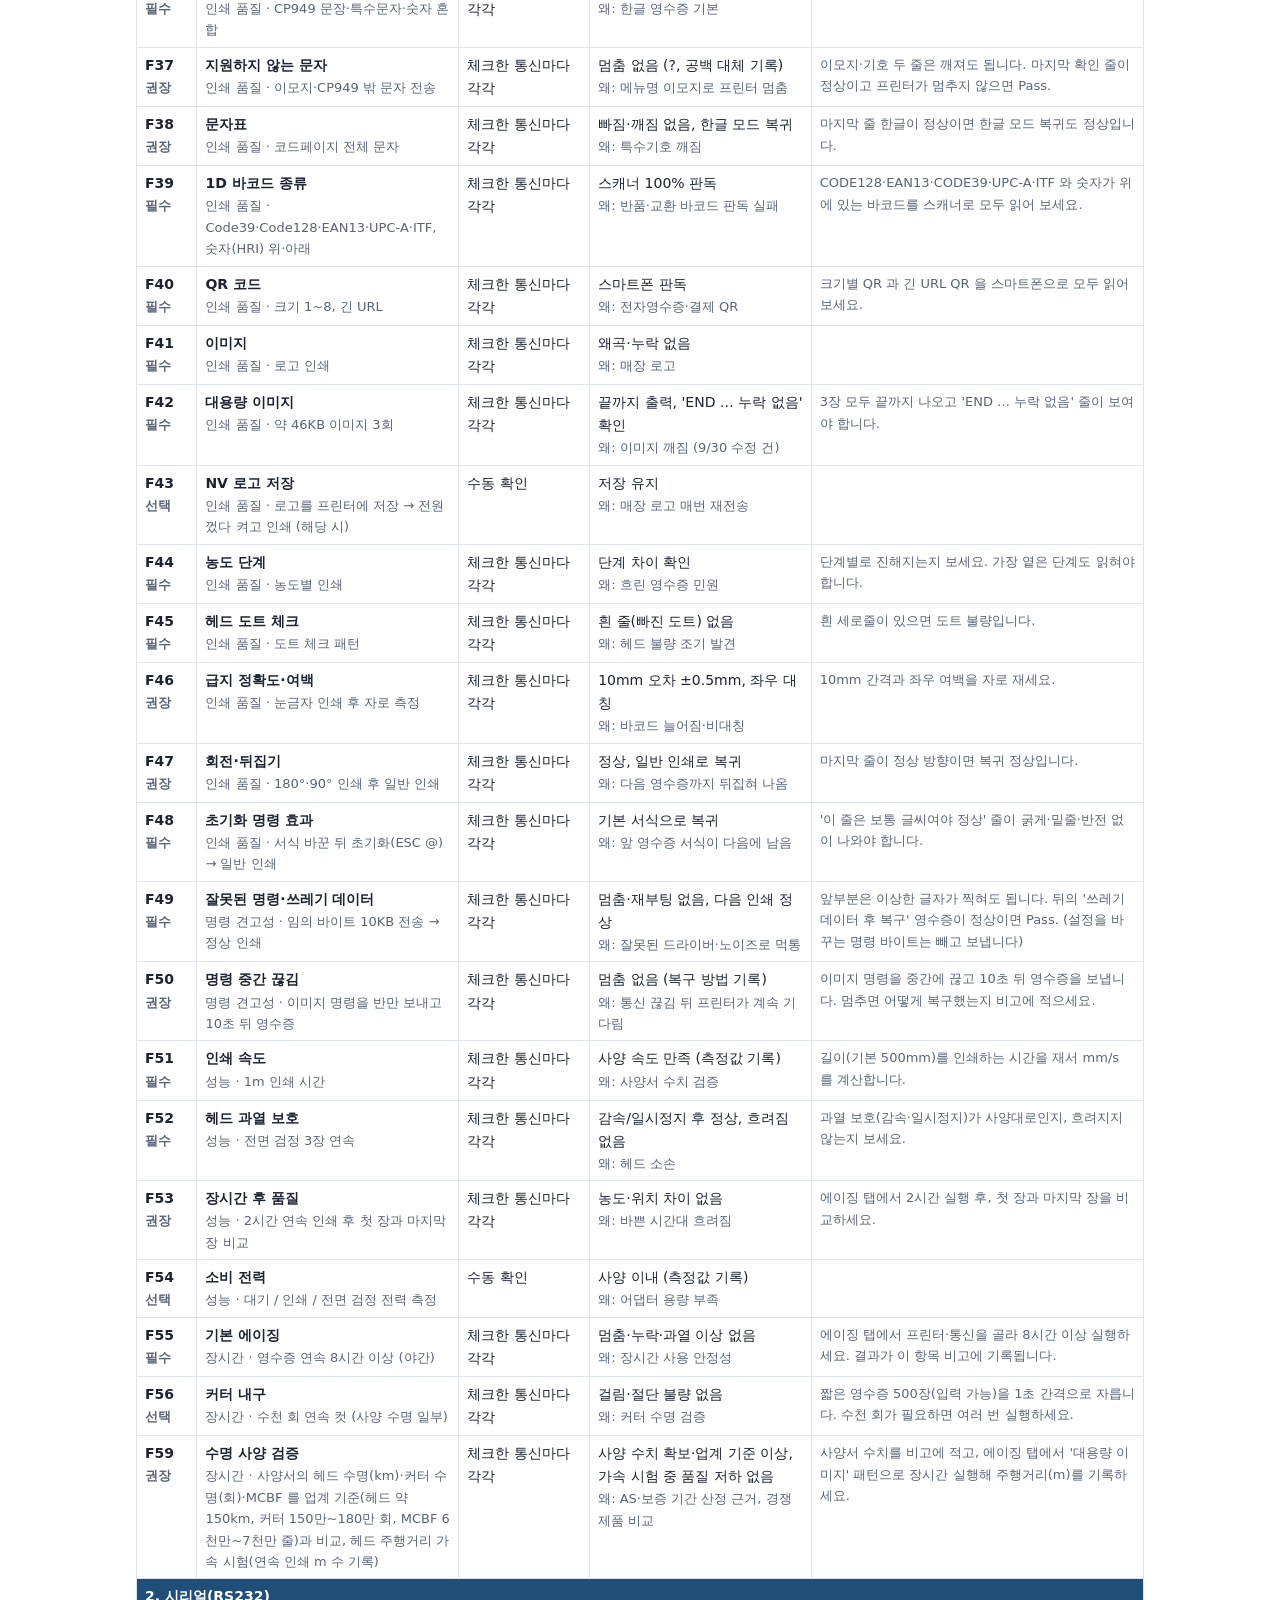
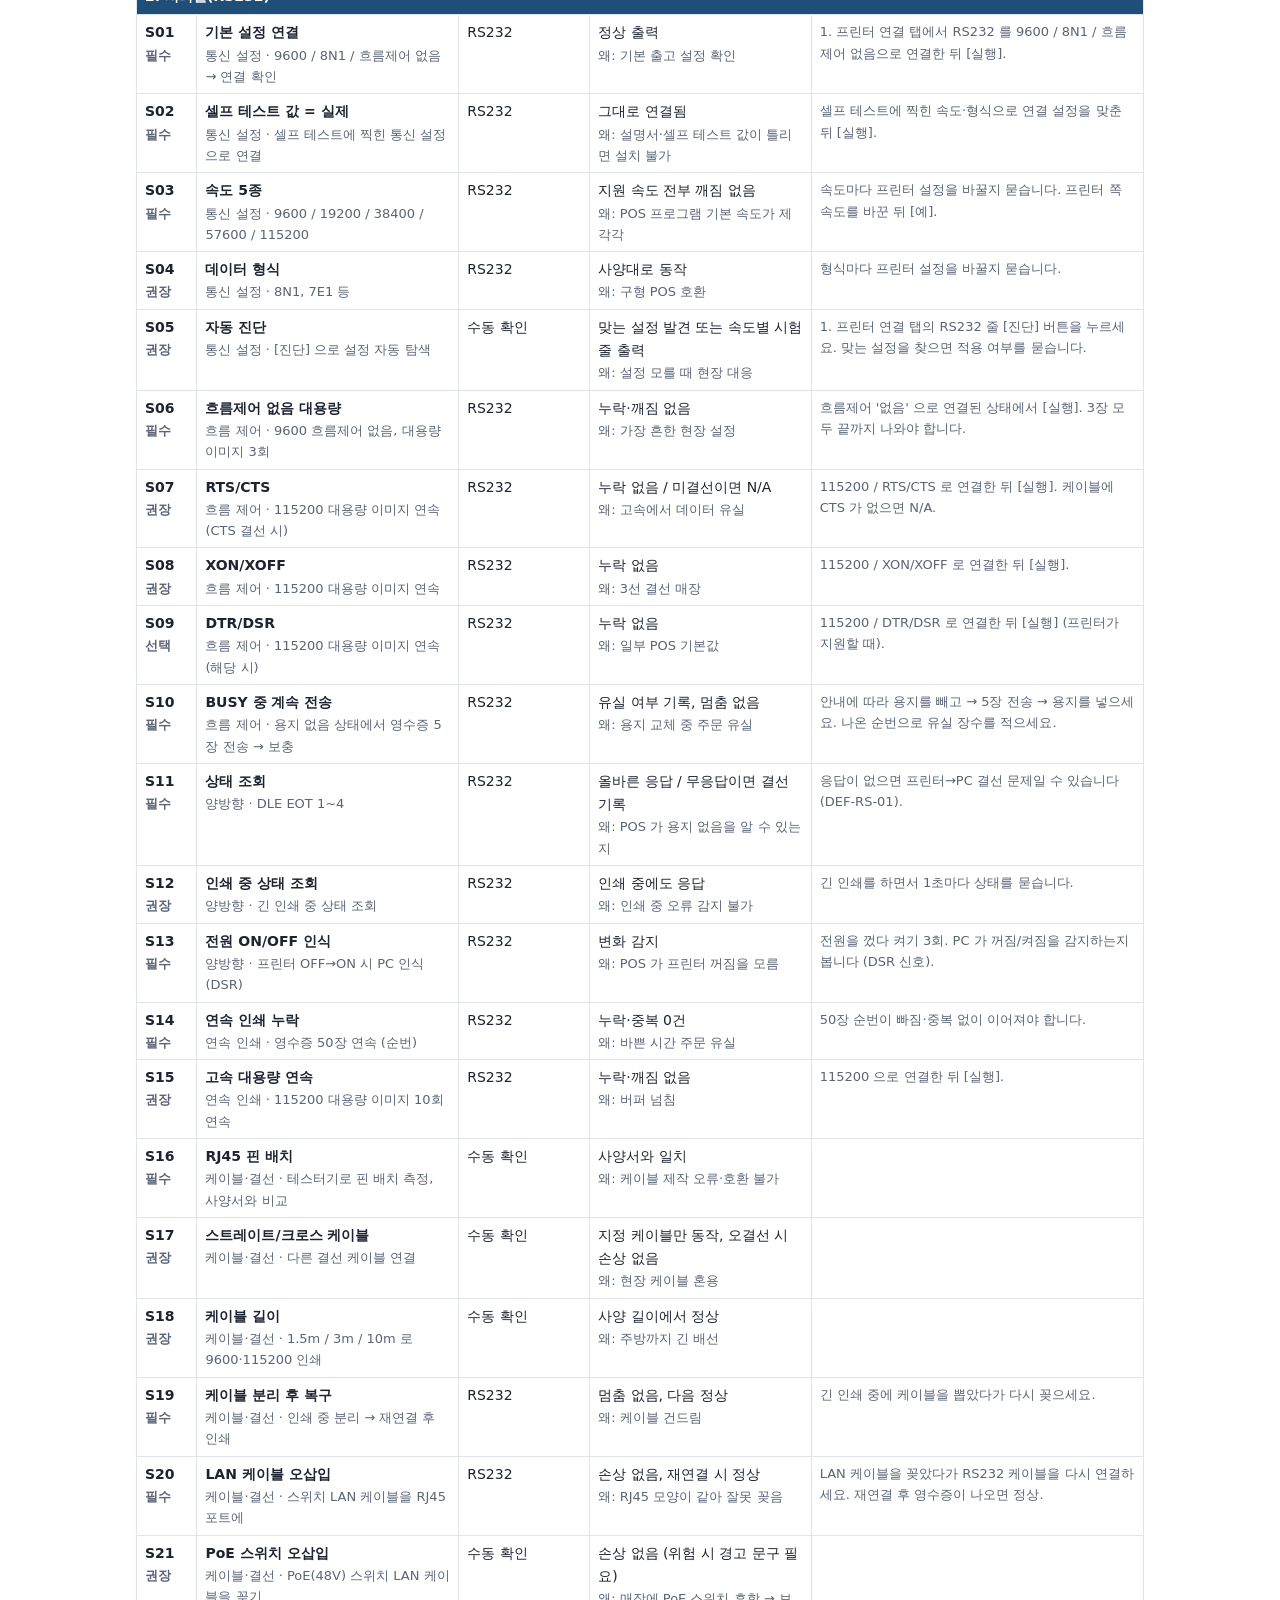
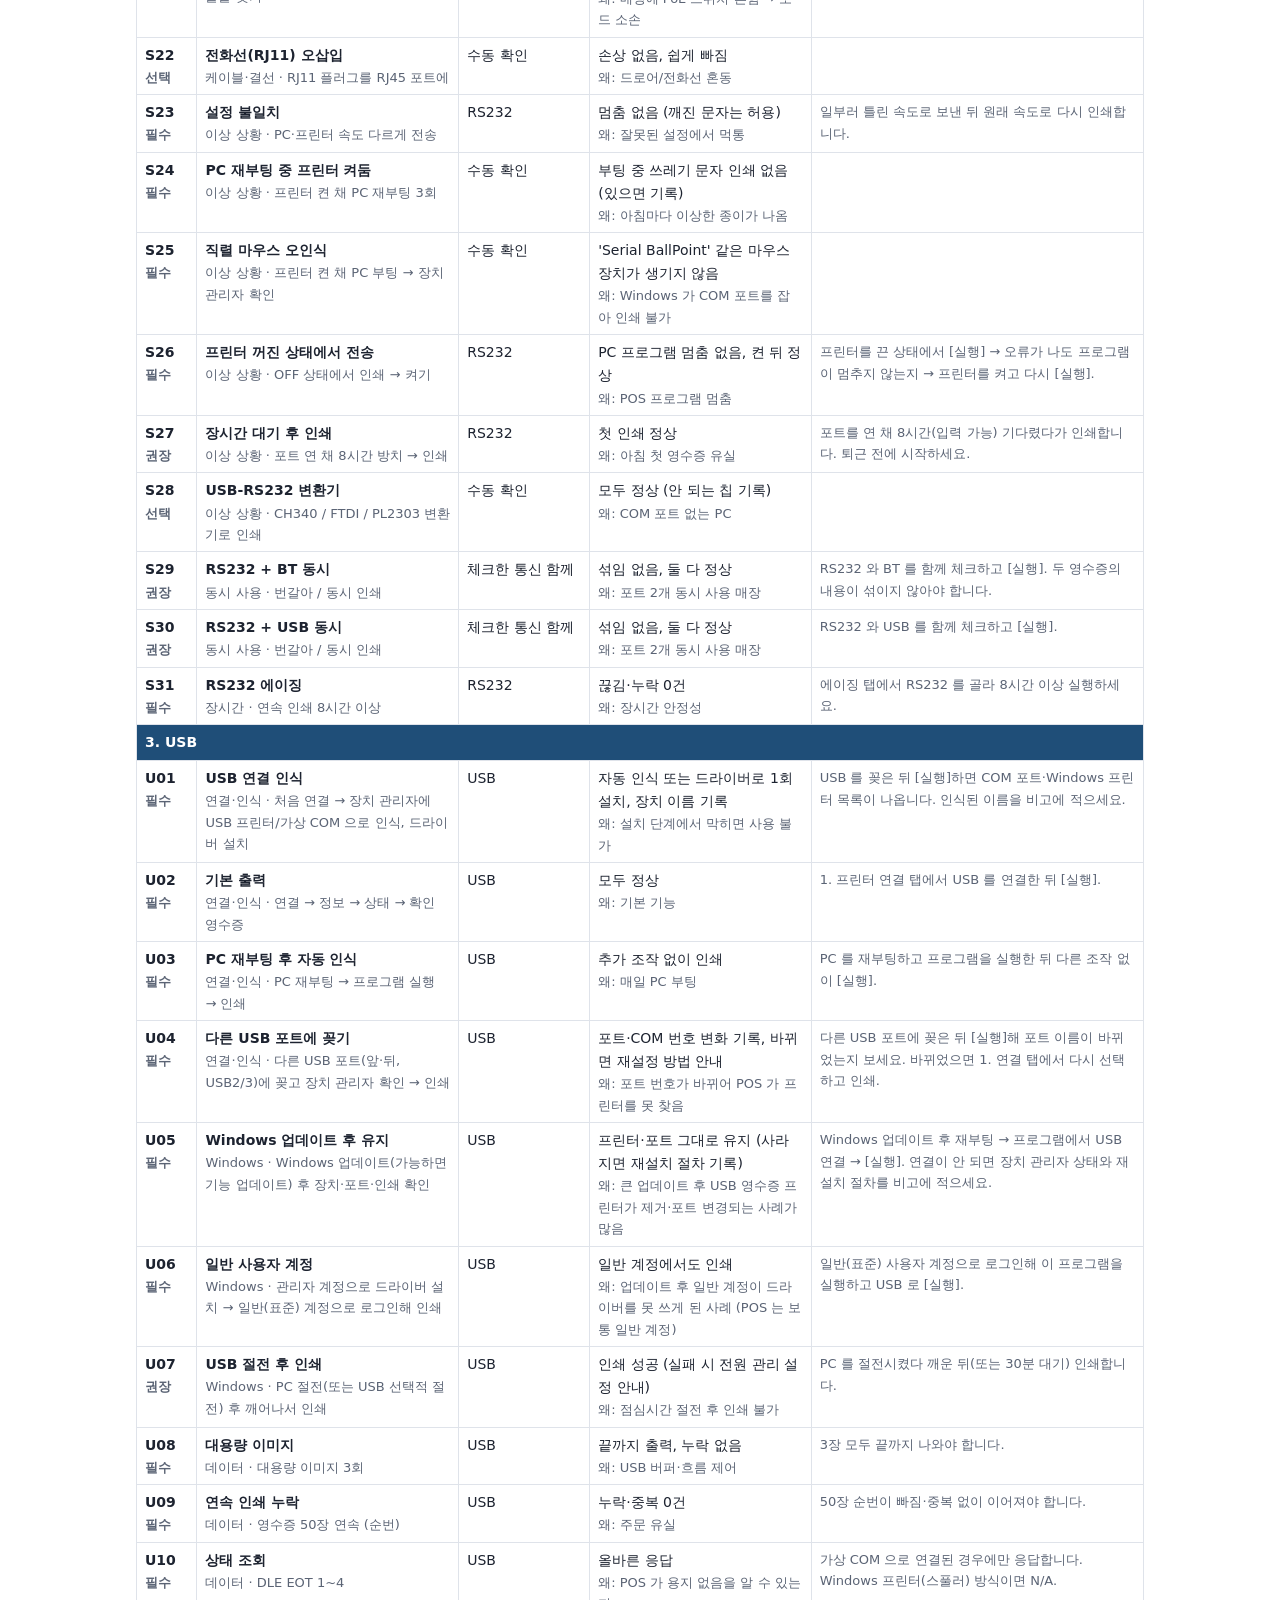
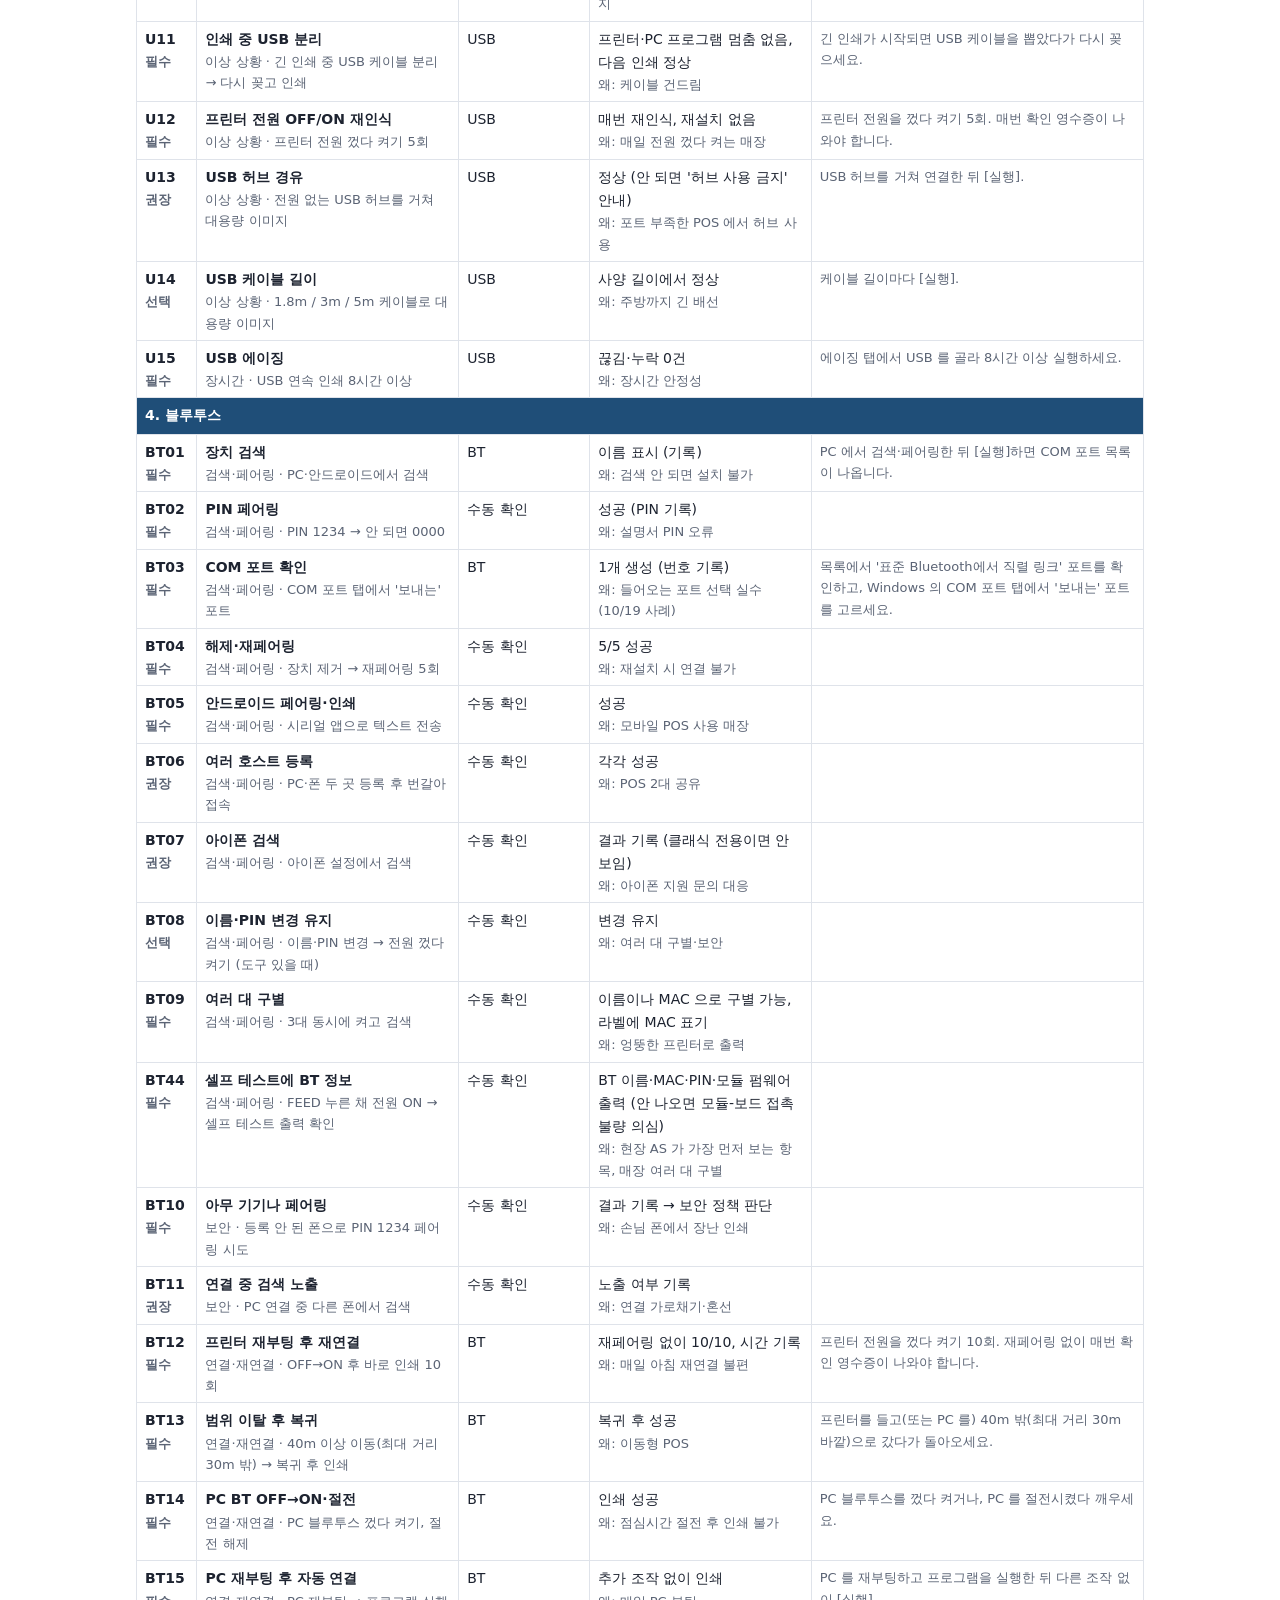
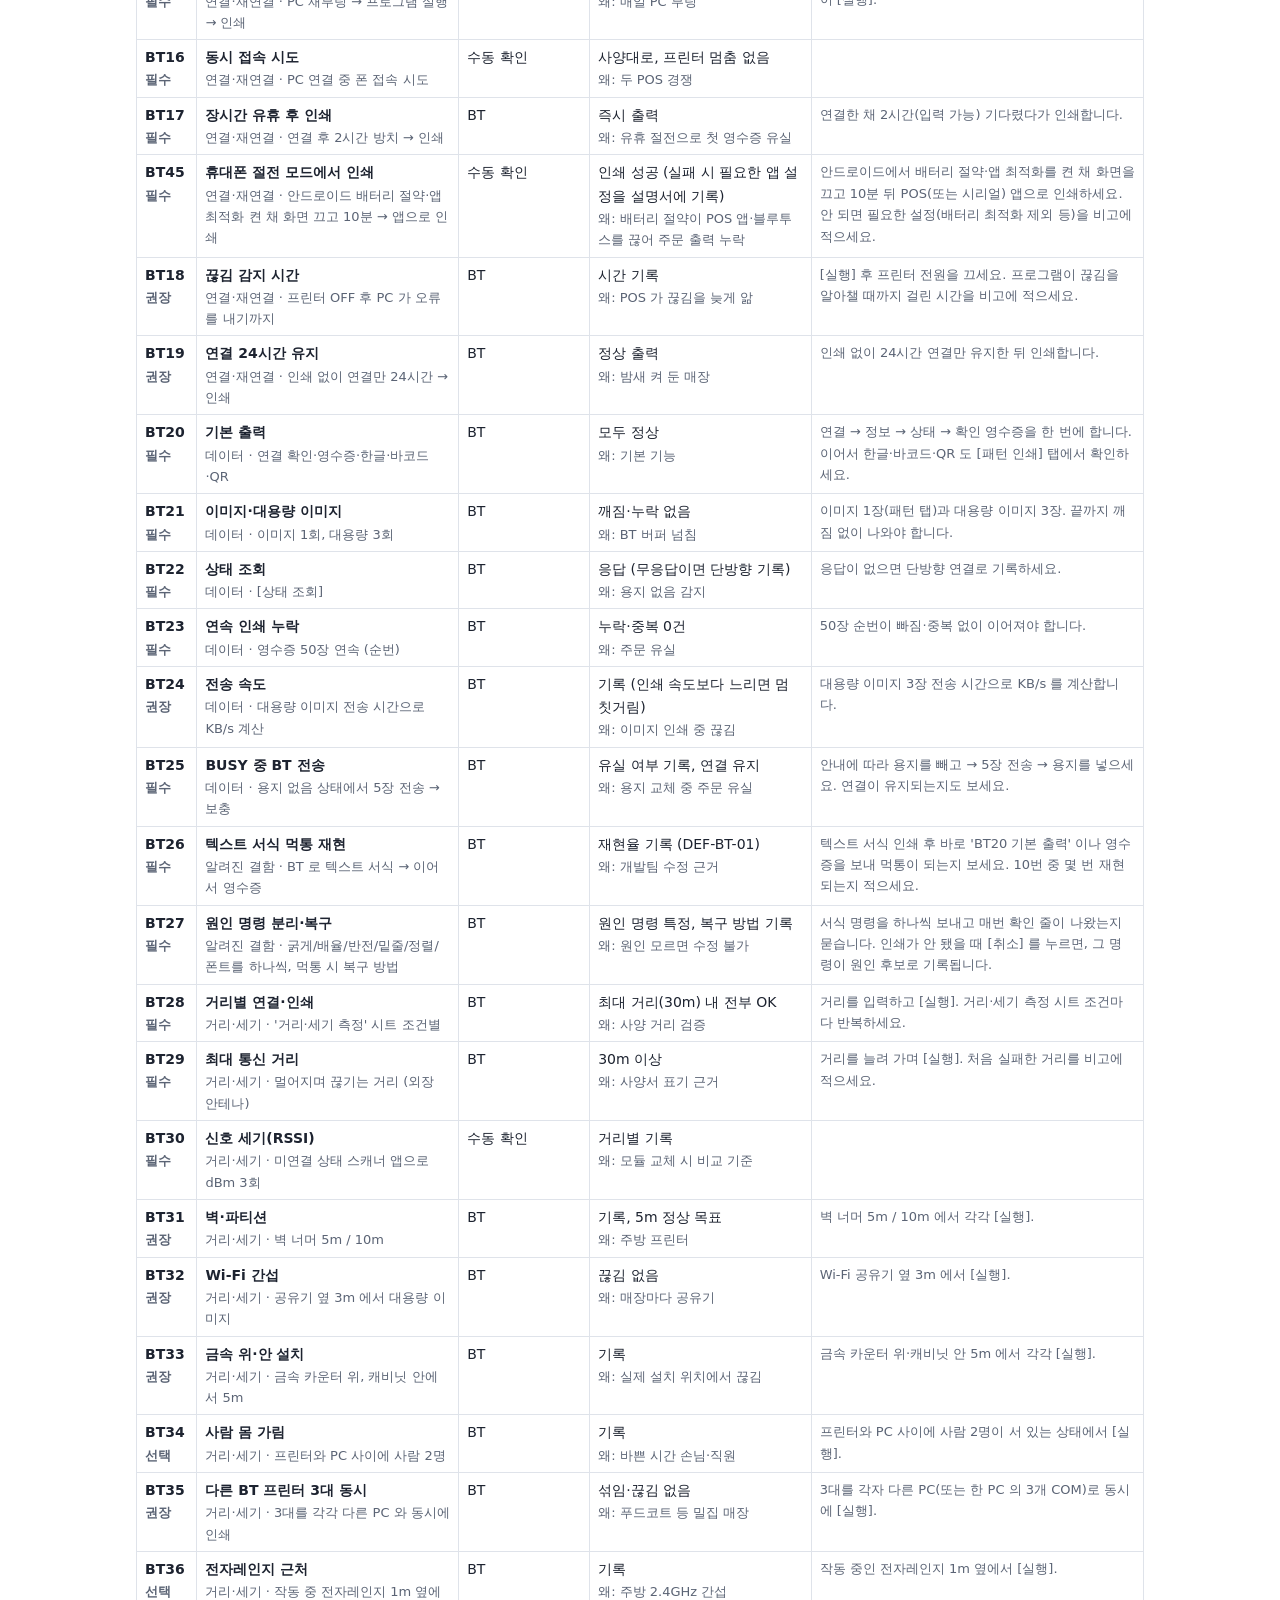
==== commit 86016c8d: "Bluetooth distance target: 30 m with the external antenna The Bluetooth module is now BT 5.2, class " ====
--- a/printer_test_tool/manual.html
+++ b/printer_test_tool/manual.html
@@ -289,7 +289,7 @@
 <tr><td class="id">BT10<div class="sub">필수</div></td><td><b>아무 기기나 페어링</b><div class="sub">보안 · 등록 안 된 폰으로 PIN 1234 페어링 시도</div></td><td>수동 확인</td><td>결과 기록 → 보안 정책 판단<div class="sub">왜: 손님 폰에서 장난 인쇄</div></td><td class="sub"></td></tr>
 <tr><td class="id">BT11<div class="sub">권장</div></td><td><b>연결 중 검색 노출</b><div class="sub">보안 · PC 연결 중 다른 폰에서 검색</div></td><td>수동 확인</td><td>노출 여부 기록<div class="sub">왜: 연결 가로채기·혼선</div></td><td class="sub"></td></tr>
 <tr><td class="id">BT12<div class="sub">필수</div></td><td><b>프린터 재부팅 후 재연결</b><div class="sub">연결·재연결 · OFF→ON 후 바로 인쇄 10회</div></td><td>BT</td><td>재페어링 없이 10/10, 시간 기록<div class="sub">왜: 매일 아침 재연결 불편</div></td><td class="sub">프린터 전원을 껐다 켜기 10회. 재페어링 없이 매번 확인 영수증이 나와야 합니다.</td></tr>
-<tr><td class="id">BT13<div class="sub">필수</div></td><td><b>범위 이탈 후 복귀</b><div class="sub">연결·재연결 · 20m 이상 이동 → 복귀 후 인쇄</div></td><td>BT</td><td>복귀 후 성공<div class="sub">왜: 이동형 POS</div></td><td class="sub">프린터를 들고(또는 PC 를) 20m 밖으로 갔다가 돌아오세요.</td></tr>
+<tr><td class="id">BT13<div class="sub">필수</div></td><td><b>범위 이탈 후 복귀</b><div class="sub">연결·재연결 · 40m 이상 이동(최대 거리 30m 밖) → 복귀 후 인쇄</div></td><td>BT</td><td>복귀 후 성공<div class="sub">왜: 이동형 POS</div></td><td class="sub">프린터를 들고(또는 PC 를) 40m 밖(최대 거리 30m 바깥)으로 갔다가 돌아오세요.</td></tr>
 <tr><td class="id">BT14<div class="sub">필수</div></td><td><b>PC BT OFF→ON·절전</b><div class="sub">연결·재연결 · PC 블루투스 껐다 켜기, 절전 해제</div></td><td>BT</td><td>인쇄 성공<div class="sub">왜: 점심시간 절전 후 인쇄 불가</div></td><td class="sub">PC 블루투스를 껐다 켜거나, PC 를 절전시켰다 깨우세요.</td></tr>
 <tr><td class="id">BT15<div class="sub">필수</div></td><td><b>PC 재부팅 후 자동 연결</b><div class="sub">연결·재연결 · PC 재부팅 → 프로그램 실행 → 인쇄</div></td><td>BT</td><td>추가 조작 없이 인쇄<div class="sub">왜: 매일 PC 부팅</div></td><td class="sub">PC 를 재부팅하고 프로그램을 실행한 뒤 다른 조작 없이 [실행].</td></tr>
 <tr><td class="id">BT16<div class="sub">필수</div></td><td><b>동시 접속 시도</b><div class="sub">연결·재연결 · PC 연결 중 폰 접속 시도</div></td><td>수동 확인</td><td>사양대로, 프린터 멈춤 없음<div class="sub">왜: 두 POS 경쟁</div></td><td class="sub"></td></tr>
@@ -305,8 +305,8 @@
 <tr><td class="id">BT25<div class="sub">필수</div></td><td><b>BUSY 중 BT 전송</b><div class="sub">데이터 · 용지 없음 상태에서 5장 전송 → 보충</div></td><td>BT</td><td>유실 여부 기록, 연결 유지<div class="sub">왜: 용지 교체 중 주문 유실</div></td><td class="sub">안내에 따라 용지를 빼고 → 5장 전송 → 용지를 넣으세요. 연결이 유지되는지도 보세요.</td></tr>
 <tr><td class="id">BT26<div class="sub">필수</div></td><td><b>텍스트 서식 먹통 재현</b><div class="sub">알려진 결함 · BT 로 텍스트 서식 → 이어서 영수증</div></td><td>BT</td><td>재현율 기록 (DEF-BT-01)<div class="sub">왜: 개발팀 수정 근거</div></td><td class="sub">텍스트 서식 인쇄 후 바로 &#x27;BT20 기본 출력&#x27; 이나 영수증을 보내 먹통이 되는지 보세요. 10번 중 몇 번 재현되는지 적으세요.</td></tr>
 <tr><td class="id">BT27<div class="sub">필수</div></td><td><b>원인 명령 분리·복구</b><div class="sub">알려진 결함 · 굵게/배율/반전/밑줄/정렬/폰트를 하나씩, 먹통 시 복구 방법</div></td><td>BT</td><td>원인 명령 특정, 복구 방법 기록<div class="sub">왜: 원인 모르면 수정 불가</div></td><td class="sub">서식 명령을 하나씩 보내고 매번 확인 줄이 나왔는지 묻습니다. 인쇄가 안 됐을 때 [취소] 를 누르면, 그 명령이 원인 후보로 기록됩니다.</td></tr>
-<tr><td class="id">BT28<div class="sub">필수</div></td><td><b>거리별 연결·인쇄</b><div class="sub">거리·세기 · &#x27;거리·세기 측정&#x27; 시트 조건별</div></td><td>BT</td><td>목표 거리(10m) 내 전부 OK<div class="sub">왜: 사양 거리 검증</div></td><td class="sub">거리를 입력하고 [실행]. 거리·세기 측정 시트 조건마다 반복하세요.</td></tr>
-<tr><td class="id">BT29<div class="sub">필수</div></td><td><b>최대 통신 거리</b><div class="sub">거리·세기 · 멀어지며 끊기는 거리</div></td><td>BT</td><td>기록<div class="sub">왜: 사양서 표기 근거</div></td><td class="sub">거리를 늘려 가며 [실행]. 처음 실패한 거리를 비고에 적으세요.</td></tr>
+<tr><td class="id">BT28<div class="sub">필수</div></td><td><b>거리별 연결·인쇄</b><div class="sub">거리·세기 · &#x27;거리·세기 측정&#x27; 시트 조건별</div></td><td>BT</td><td>최대 거리(30m) 내 전부 OK<div class="sub">왜: 사양 거리 검증</div></td><td class="sub">거리를 입력하고 [실행]. 거리·세기 측정 시트 조건마다 반복하세요.</td></tr>
+<tr><td class="id">BT29<div class="sub">필수</div></td><td><b>최대 통신 거리</b><div class="sub">거리·세기 · 멀어지며 끊기는 거리 (외장 안테나)</div></td><td>BT</td><td>30m 이상<div class="sub">왜: 사양서 표기 근거</div></td><td class="sub">거리를 늘려 가며 [실행]. 처음 실패한 거리를 비고에 적으세요.</td></tr>
 <tr><td class="id">BT30<div class="sub">필수</div></td><td><b>신호 세기(RSSI)</b><div class="sub">거리·세기 · 미연결 상태 스캐너 앱으로 dBm 3회</div></td><td>수동 확인</td><td>거리별 기록<div class="sub">왜: 모듈 교체 시 비교 기준</div></td><td class="sub"></td></tr>
 <tr><td class="id">BT31<div class="sub">권장</div></td><td><b>벽·파티션</b><div class="sub">거리·세기 · 벽 너머 5m / 10m</div></td><td>BT</td><td>기록, 5m 정상 목표<div class="sub">왜: 주방 프린터</div></td><td class="sub">벽 너머 5m / 10m 에서 각각 [실행].</td></tr>
 <tr><td class="id">BT32<div class="sub">권장</div></td><td><b>Wi-Fi 간섭</b><div class="sub">거리·세기 · 공유기 옆 3m 에서 대용량 이미지</div></td><td>BT</td><td>끊김 없음<div class="sub">왜: 매장마다 공유기</div></td><td class="sub">Wi-Fi 공유기 옆 3m 에서 [실행].</td></tr>
@@ -316,7 +316,7 @@
 <tr><td class="id">BT36<div class="sub">선택</div></td><td><b>전자레인지 근처</b><div class="sub">거리·세기 · 작동 중 전자레인지 1m 옆에서 인쇄</div></td><td>BT</td><td>기록<div class="sub">왜: 주방 2.4GHz 간섭</div></td><td class="sub">작동 중인 전자레인지 1m 옆에서 [실행].</td></tr>
 <tr><td class="id">BT37<div class="sub">필수</div></td><td><b>인쇄 중 연결 끊김</b><div class="sub">이상 상황 · 대용량 중 PC BT OFF → ON 후 재인쇄</div></td><td>BT</td><td>멈춤 없음, 다음 정상<div class="sub">왜: 끊긴 뒤 먹통</div></td><td class="sub">대용량 인쇄 중에 PC 블루투스를 껐다 켜세요.</td></tr>
 <tr><td class="id">BT38<div class="sub">필수</div></td><td><b>인쇄 중 전원 차단</b><div class="sub">이상 상황 · 인쇄 중 프린터 OFF → ON</div></td><td>BT</td><td>다음 인쇄 정상<div class="sub">왜: 재연결 불가</div></td><td class="sub">인쇄 중에 프린터 전원을 껐다 켜세요.</td></tr>
-<tr><td class="id">BT39<div class="sub">권장</div></td><td><b>인쇄 중 범위 이탈</b><div class="sub">이상 상황 · 대용량 인쇄 중 20m 밖으로</div></td><td>BT</td><td>멈춤 없음, 복귀 후 정상<div class="sub">왜: 반쪽 영수증 후 먹통</div></td><td class="sub">긴 인쇄 중에 20m 밖으로 갔다가 돌아오세요.</td></tr>
+<tr><td class="id">BT39<div class="sub">권장</div></td><td><b>인쇄 중 범위 이탈</b><div class="sub">이상 상황 · 대용량 인쇄 중 40m 밖으로</div></td><td>BT</td><td>멈춤 없음, 복귀 후 정상<div class="sub">왜: 반쪽 영수증 후 먹통</div></td><td class="sub">긴 인쇄 중에 40m 밖으로 갔다가 돌아오세요.</td></tr>
 <tr><td class="id">BT40<div class="sub">필수</div></td><td><b>BT 에이징</b><div class="sub">장시간 · 연속 인쇄 8시간 이상 (간격 5초)</div></td><td>BT</td><td>끊김·누락 0건<div class="sub">왜: 장시간 안정성</div></td><td class="sub">에이징 탭에서 BT 를 골라 8시간 이상 (간격 5초) 실행하세요.</td></tr>
 <tr><td class="id">BT41<div class="sub">권장</div></td><td><b>호스트 호환성</b><div class="sub">호환성 · Win10 POS / Win11 / 안드로이드 2종</div></td><td>수동 확인</td><td>모두 정상<div class="sub">왜: 고객 환경 다양</div></td><td class="sub"></td></tr>
 <tr><td class="id">BT42<div class="sub">권장</div></td><td><b>동글 호환성</b><div class="sub">호환성 · 검증 동글 정상 확인, A·B 동글 결과 기록</div></td><td>수동 확인</td><td>부적합 동글 목록<div class="sub">왜: 동글 문제를 프린터 불량으로 오판</div></td><td class="sub"></td></tr>
